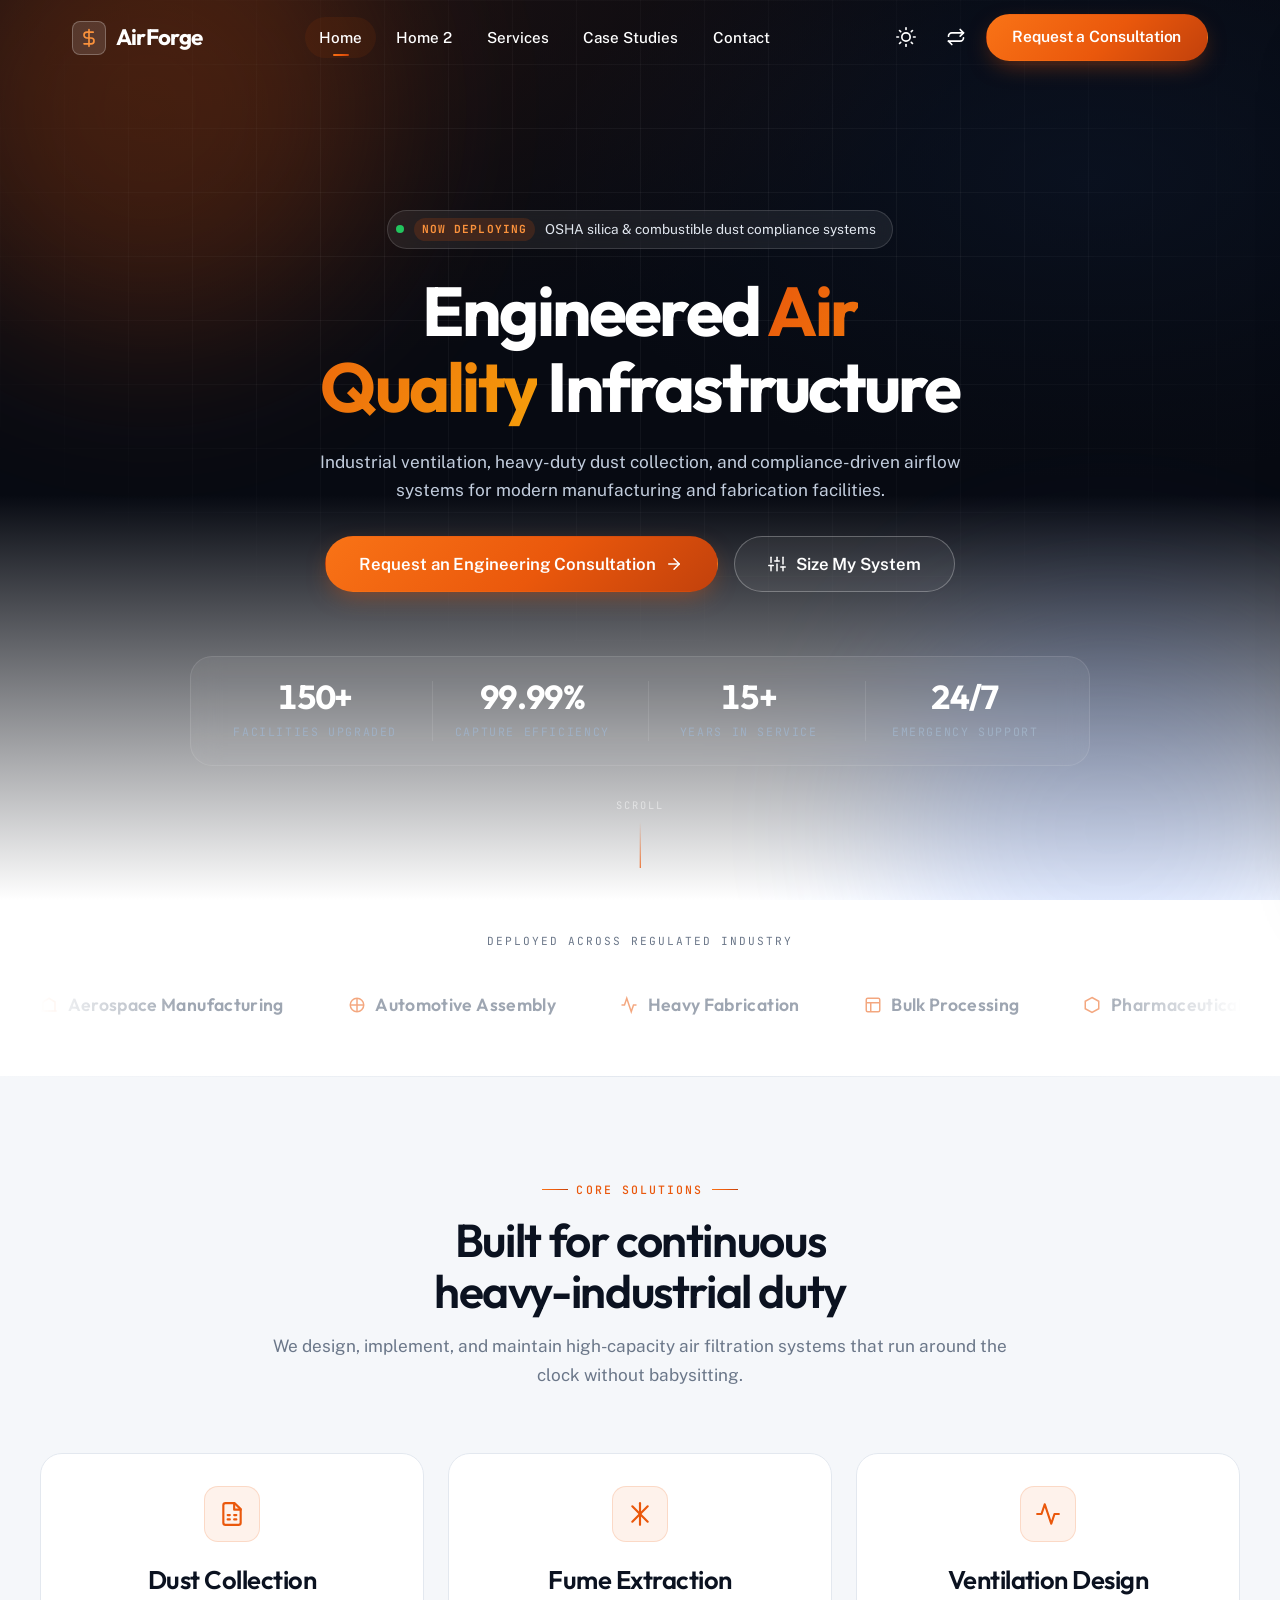
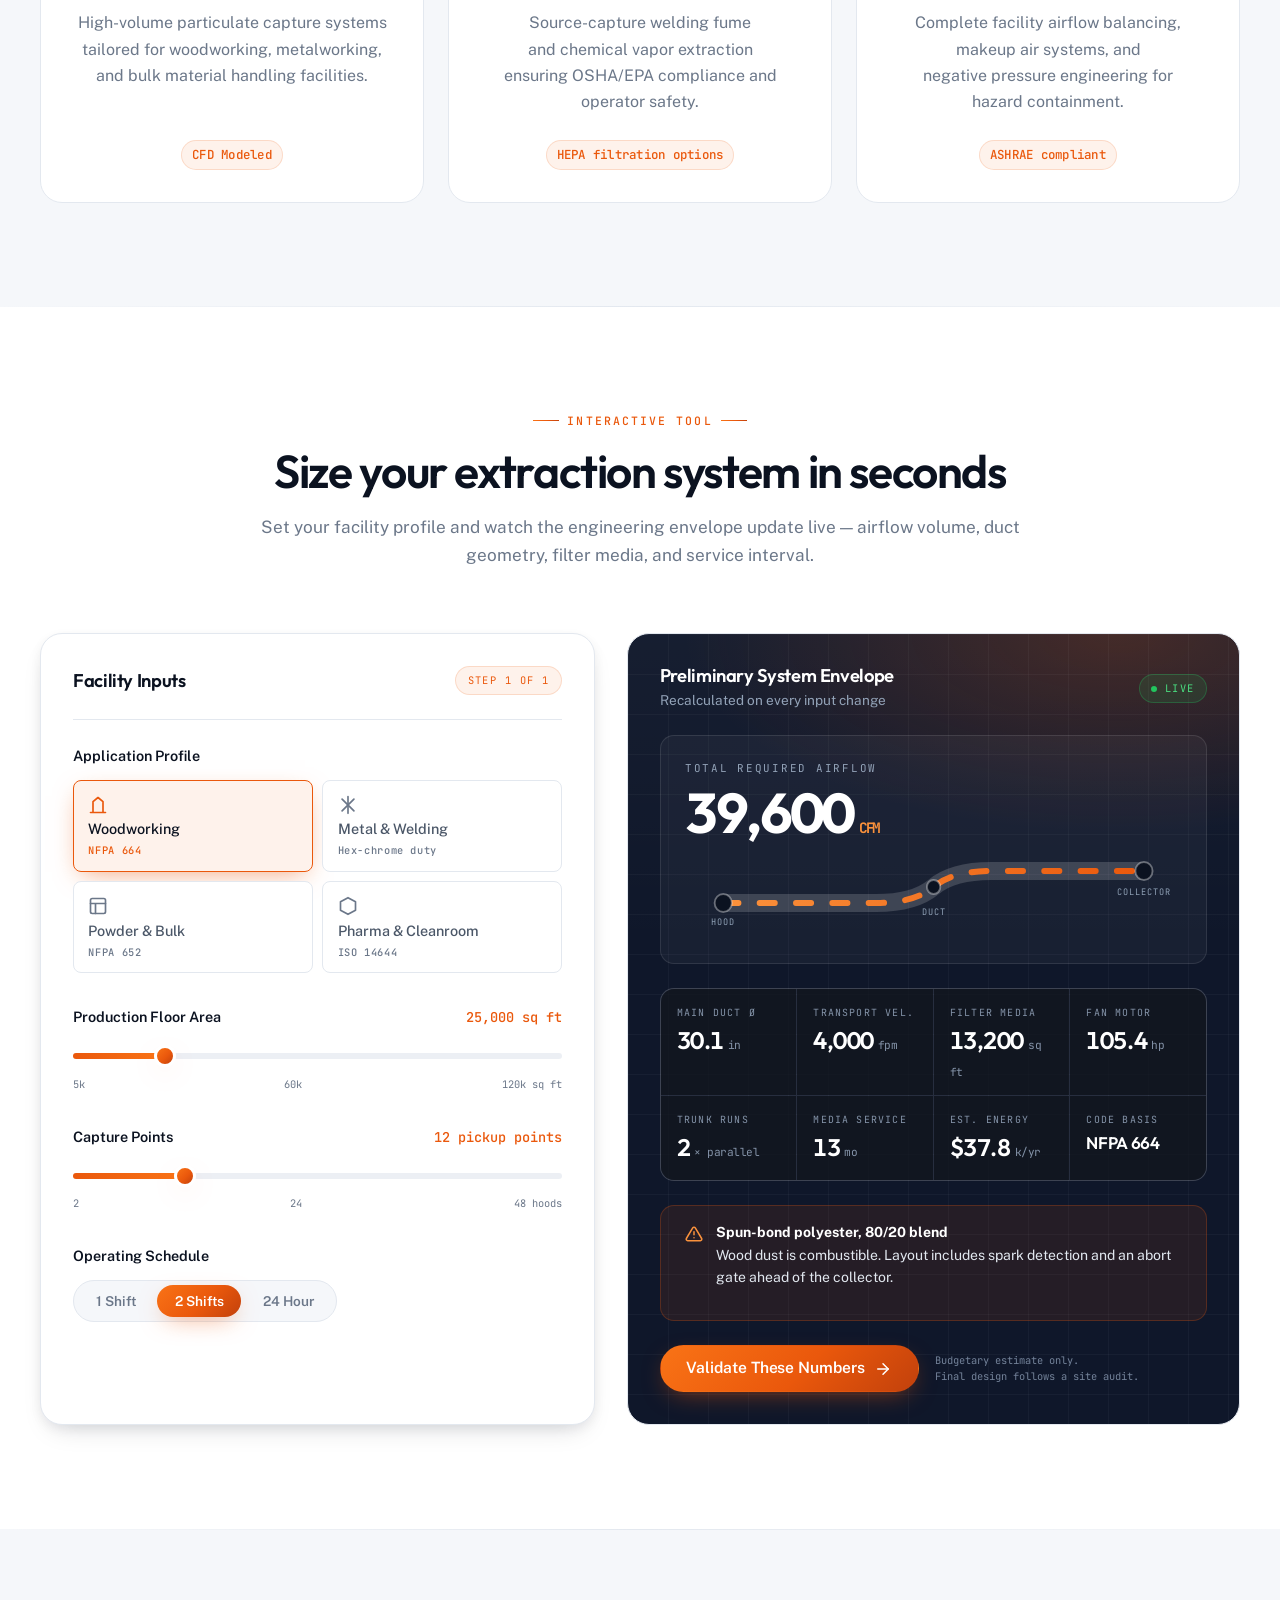
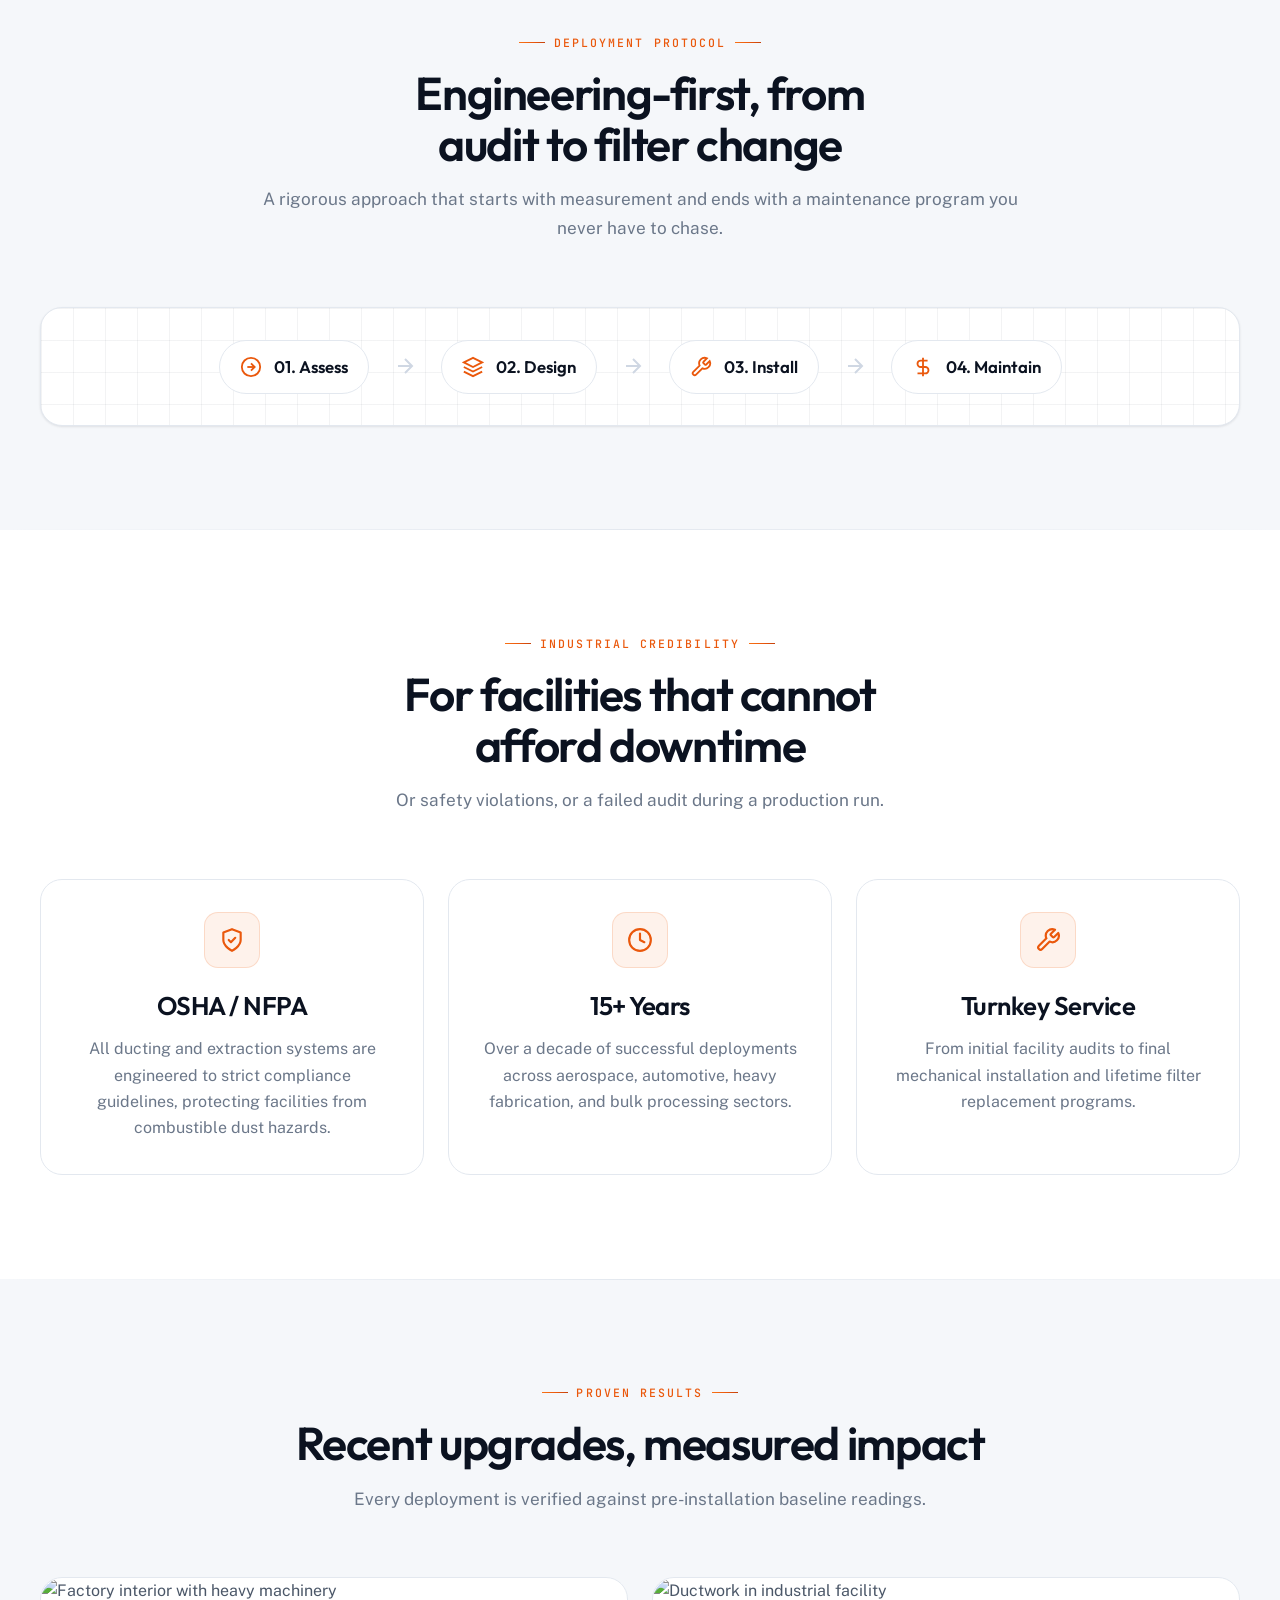
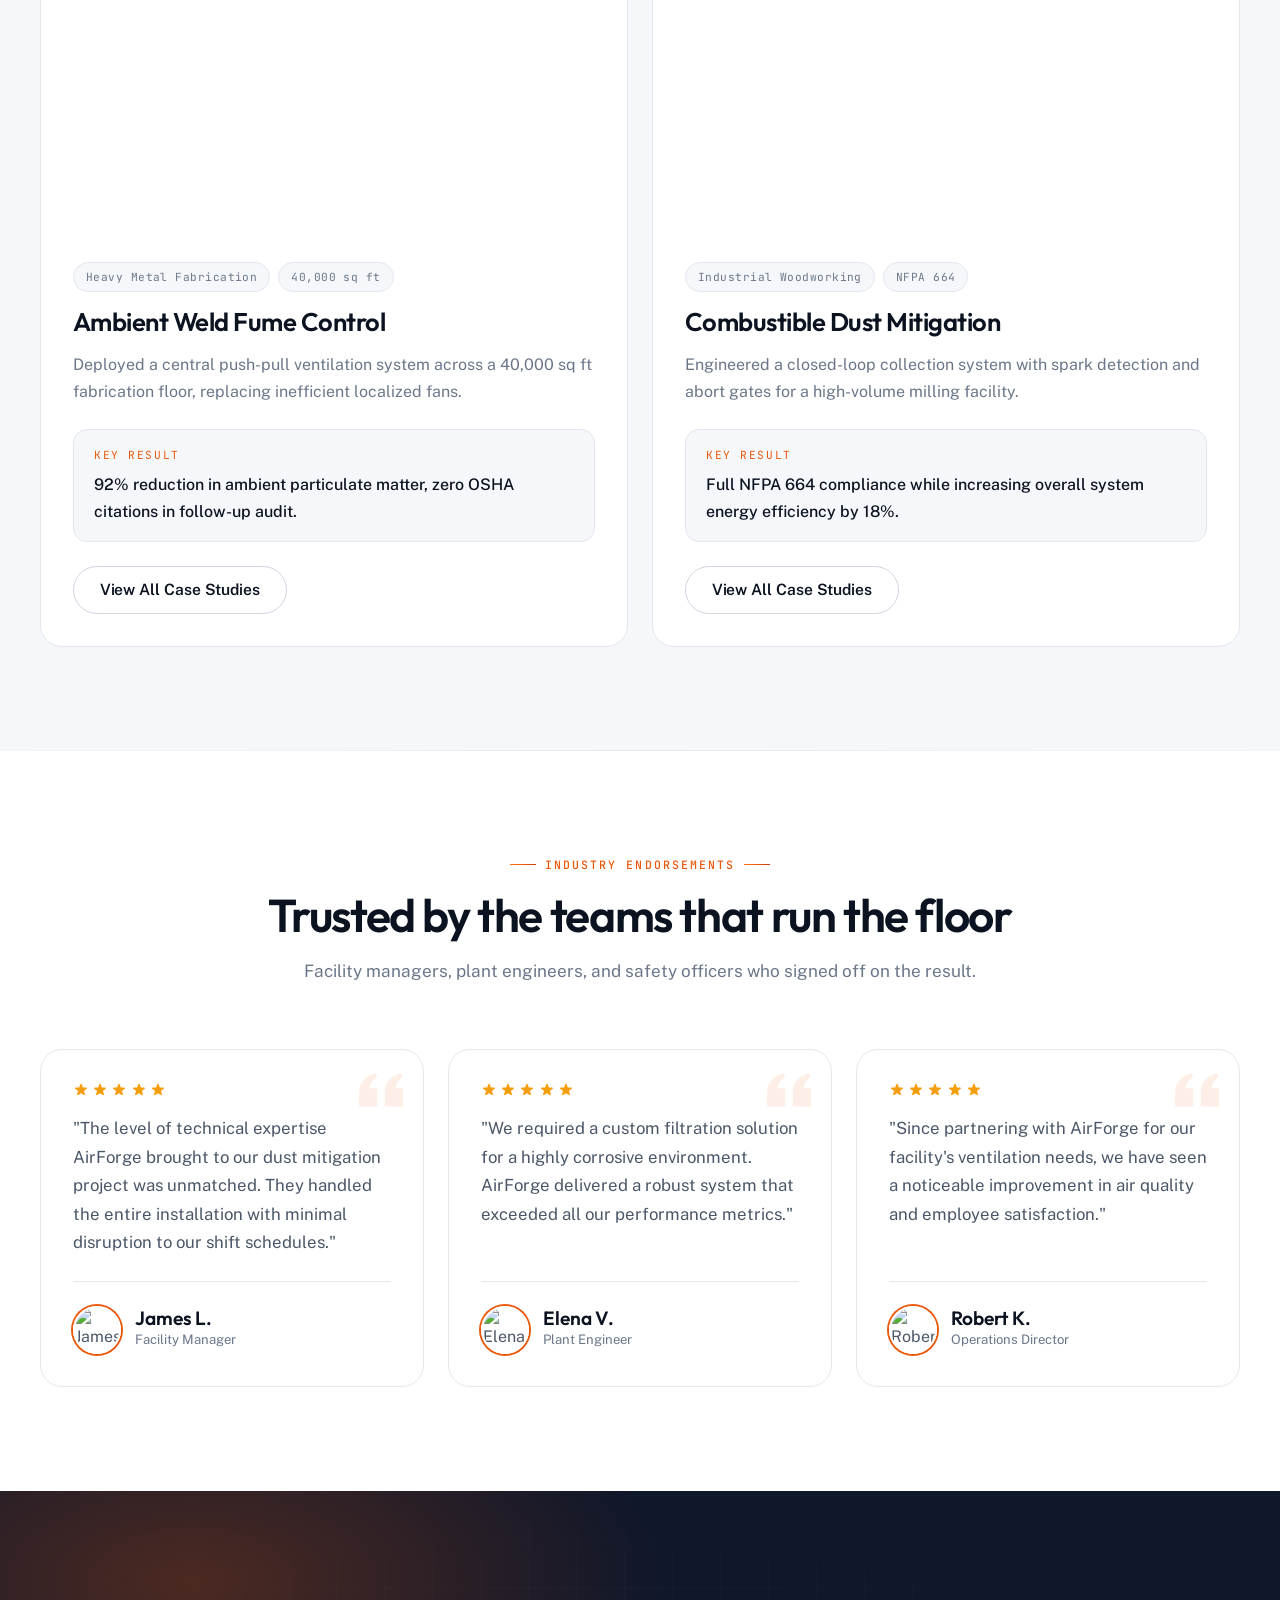
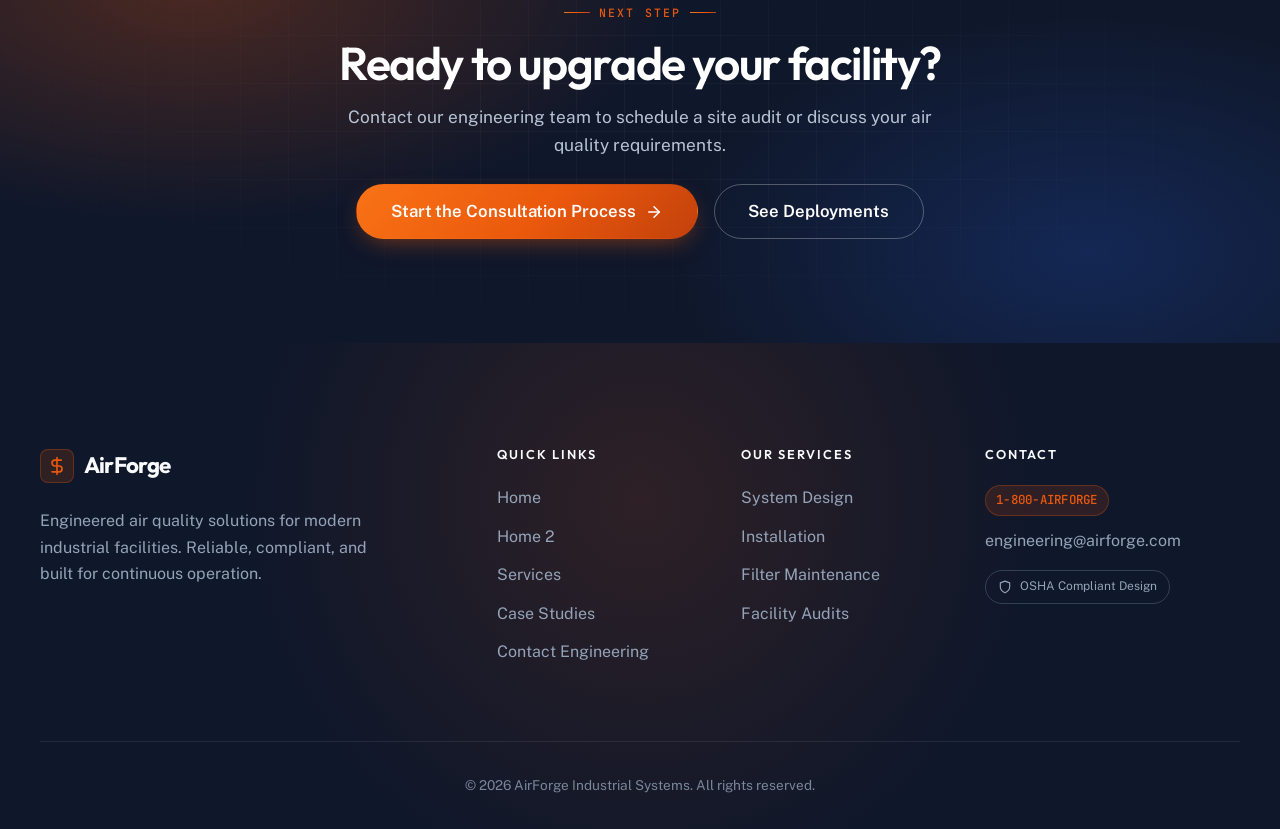
==== index.html @ 91405fe7 "first" ====
<!DOCTYPE html>
<html lang="en">
<head>
  <meta charset="UTF-8">
  <meta name="viewport" content="width=device-width, initial-scale=1.0">
  <title>AirForge | Industrial Ventilation & Dust Collection Systems</title>
  <meta name="description" content="Engineered air-quality infrastructure for factories and industrial facilities. Dust collection, fume extraction, and ventilation systems.">

  <!-- CSS -->
  <link rel="preconnect" href="https://fonts.googleapis.com">
  <link rel="preconnect" href="https://fonts.gstatic.com" crossorigin>
  <link rel="stylesheet" href="assets/css/style.css">
  <link rel="stylesheet" href="assets/css/rtl.css">

  <!-- Preload Theme -->
  <script>
    const storedTheme = localStorage.getItem('theme');
    const prefersDark = window.matchMedia('(prefers-color-scheme: dark)').matches;
    if (storedTheme === 'dark' || (!storedTheme && prefersDark)) {
      document.documentElement.setAttribute('data-theme', 'dark');
    }
  </script>
</head>
<body>

  <!-- Navbar -->
  <header class="navbar">
    <div class="container">
      <a href="index.html" class="navbar-brand">
        <svg xmlns="http://www.w3.org/2000/svg" viewBox="0 0 24 24" fill="none" stroke="currentColor" stroke-width="2" stroke-linecap="round" stroke-linejoin="round"><path d="M12 2v20"></path><path d="M17 5H9.5a3.5 3.5 0 0 0 0 7h5a3.5 3.5 0 0 1 0 7H6"></path></svg>
        AirForge
      </a>

      <nav class="navbar-nav">
        <a href="index.html" class="nav-link active">Home</a>
        <a href="home2.html" class="nav-link">Home 2</a>
        <a href="services.html" class="nav-link">Services</a>
        <a href="case-studies.html" class="nav-link">Case Studies</a>
        <a href="contact.html" class="nav-link">Contact</a>
      </nav>

      <div class="navbar-actions">
        <button class="btn-icon theme-toggle" aria-label="Toggle Theme">
          <!-- Icon injected by JS -->
        </button>
        <button class="btn-icon rtl-toggle" aria-label="Toggle RTL">
          <svg xmlns="http://www.w3.org/2000/svg" width="20" height="20" viewBox="0 0 24 24" fill="none" stroke="currentColor" stroke-width="2" stroke-linecap="round" stroke-linejoin="round"><path d="M17 3l4 4-4 4"></path><path d="M3 17l4 4-4-4"></path><path d="M21 7H7a4 4 0 0 0-4 4v0"></path><path d="M3 17h14a4 4 0 0 0 4-4v0"></path></svg>
        </button>
        <a href="request-consultation.html" class="btn btn-primary d-none-mobile">Request a Consultation</a>

        <button class="hamburger" aria-label="Open Menu">
          <svg xmlns="http://www.w3.org/2000/svg" width="22" height="22" viewBox="0 0 24 24" fill="none" stroke="currentColor" stroke-width="2" stroke-linecap="round" stroke-linejoin="round"><line x1="3" y1="12" x2="21" y2="12"></line><line x1="3" y1="6" x2="21" y2="6"></line><line x1="3" y1="18" x2="21" y2="18"></line></svg>
        </button>
      </div>
    </div>
  </header>

  <!-- Mobile Drawer -->
  <div class="drawer-overlay"></div>
  <div class="drawer">
    <div class="drawer-header">
      <div class="navbar-brand">
        <svg xmlns="http://www.w3.org/2000/svg" viewBox="0 0 24 24" fill="none" stroke="currentColor" stroke-width="2" stroke-linecap="round" stroke-linejoin="round"><path d="M12 2v20"></path><path d="M17 5H9.5a3.5 3.5 0 0 0 0 7h5a3.5 3.5 0 0 1 0 7H6"></path></svg>
        AirForge
      </div>
      <button class="btn-icon drawer-close" aria-label="Close Menu">
        <svg xmlns="http://www.w3.org/2000/svg" width="22" height="22" viewBox="0 0 24 24" fill="none" stroke="currentColor" stroke-width="2" stroke-linecap="round" stroke-linejoin="round"><line x1="18" y1="6" x2="6" y2="18"></line><line x1="6" y1="6" x2="18" y2="18"></line></svg>
      </button>
    </div>

    <nav class="drawer-nav">
      <a href="index.html" class="nav-link active">Home</a>
      <a href="home2.html" class="nav-link">Home 2</a>
      <a href="services.html" class="nav-link">Services</a>
      <a href="case-studies.html" class="nav-link">Case Studies</a>
      <a href="contact.html" class="nav-link">Contact</a>
    </nav>

    <div class="drawer-actions">
      <div class="drawer-controls">
        <button class="btn-icon theme-toggle" aria-label="Toggle Theme"></button>
        <button class="btn-icon rtl-toggle" aria-label="Toggle RTL">
          <svg xmlns="http://www.w3.org/2000/svg" width="20" height="20" viewBox="0 0 24 24" fill="none" stroke="currentColor" stroke-width="2" stroke-linecap="round" stroke-linejoin="round"><path d="M17 3l4 4-4 4"></path><path d="M3 17l4 4-4-4"></path><path d="M21 7H7a4 4 0 0 0-4 4v0"></path><path d="M3 17h14a4 4 0 0 0 4-4v0"></path></svg>
        </button>
      </div>
      <a href="request-consultation.html" class="btn btn-primary" style="width: 100%;">Request a Consultation</a>
    </div>
  </div>

  <main>
    <!-- Hero Section -->
    <section class="hero-section">
      <div class="hero-bg"></div>
      <div class="hero-orb orb-1"></div>
      <div class="hero-orb orb-2"></div>

      <div class="container">
        <div class="hero-badge animate-fade-up">
          <span class="dot"></span>
          <b>Now Deploying</b>
          OSHA silica &amp; combustible dust compliance systems
        </div>

        <h1 class="animate-fade-up delay-100">Engineered <span class="text-gradient">Air Quality</span> Infrastructure</h1>

        <p class="text-lead animate-fade-up delay-200">Industrial ventilation, heavy-duty dust collection, and compliance-driven airflow systems for modern manufacturing and fabrication facilities.</p>

        <div class="hero-actions animate-fade-up delay-300">
          <a href="request-consultation.html" class="btn btn-primary btn-lg">
            Request an Engineering Consultation
            <svg width="18" height="18" viewBox="0 0 24 24" fill="none" stroke="currentColor" stroke-width="2" stroke-linecap="round" stroke-linejoin="round"><line x1="5" y1="12" x2="19" y2="12"></line><polyline points="12 5 19 12 12 19"></polyline></svg>
          </a>
          <a href="#configurator" class="btn btn-outline btn-lg">
            <svg width="18" height="18" viewBox="0 0 24 24" fill="none" stroke="currentColor" stroke-width="2" stroke-linecap="round" stroke-linejoin="round"><line x1="4" y1="21" x2="4" y2="14"></line><line x1="4" y1="10" x2="4" y2="3"></line><line x1="12" y1="21" x2="12" y2="12"></line><line x1="12" y1="8" x2="12" y2="3"></line><line x1="20" y1="21" x2="20" y2="16"></line><line x1="20" y1="12" x2="20" y2="3"></line><line x1="1" y1="14" x2="7" y2="14"></line><line x1="9" y1="8" x2="15" y2="8"></line><line x1="17" y1="16" x2="23" y2="16"></line></svg>
            Size My System
          </a>
        </div>

        <div class="hero-trust animate-fade-up delay-400">
          <div>
            <div class="stat-value"><span data-count="150" data-count-suffix="+">0</span></div>
            <div class="stat-label">Facilities Upgraded</div>
          </div>
          <div>
            <div class="stat-value"><span data-count="99.99" data-count-decimals="2" data-count-suffix="%">0</span></div>
            <div class="stat-label">Capture Efficiency</div>
          </div>
          <div>
            <div class="stat-value"><span data-count="15" data-count-suffix="+">0</span></div>
            <div class="stat-label">Years In Service</div>
          </div>
          <div>
            <div class="stat-value">24/7</div>
            <div class="stat-label">Emergency Support</div>
          </div>
        </div>
      </div>

      <div class="scroll-cue">
        <span>Scroll</span>
        <span class="line"></span>
      </div>
    </section>

    <!-- Sector marquee -->
    <section style="padding-top: var(--space-4); padding-bottom: var(--space-4);">
      <div class="container">
        <p style="text-align: center; font-family: var(--font-mono); font-size: 0.7rem; letter-spacing: 0.18em; text-transform: uppercase; color: var(--color-text-muted); margin-bottom: var(--space-2);">Deployed across regulated industry</p>
        <div class="marquee">
          <div class="marquee-track">
            <span class="marquee-item"><svg width="18" height="18" viewBox="0 0 24 24" fill="none" stroke="currentColor" stroke-width="2"><path d="M2 20h20"></path><path d="M4 20V8l8-5 8 5v12"></path></svg> Aerospace Manufacturing</span>
            <span class="marquee-item"><svg width="18" height="18" viewBox="0 0 24 24" fill="none" stroke="currentColor" stroke-width="2"><circle cx="12" cy="12" r="9"></circle><path d="M12 3v18M3 12h18"></path></svg> Automotive Assembly</span>
            <span class="marquee-item"><svg width="18" height="18" viewBox="0 0 24 24" fill="none" stroke="currentColor" stroke-width="2"><path d="M22 12h-4l-3 9L9 3l-3 9H2"></path></svg> Heavy Fabrication</span>
            <span class="marquee-item"><svg width="18" height="18" viewBox="0 0 24 24" fill="none" stroke="currentColor" stroke-width="2"><rect x="3" y="3" width="18" height="18" rx="2"></rect><path d="M3 9h18M9 21V9"></path></svg> Bulk Processing</span>
            <span class="marquee-item"><svg width="18" height="18" viewBox="0 0 24 24" fill="none" stroke="currentColor" stroke-width="2"><path d="M12 2l9 5v10l-9 5-9-5V7z"></path></svg> Pharmaceutical</span>
            <span class="marquee-item"><svg width="18" height="18" viewBox="0 0 24 24" fill="none" stroke="currentColor" stroke-width="2"><path d="M3 21h18M6 21V8l6-5 6 5v13"></path></svg> Industrial Woodworking</span>
            <!-- duplicate set keeps the loop seamless -->
            <span class="marquee-item"><svg width="18" height="18" viewBox="0 0 24 24" fill="none" stroke="currentColor" stroke-width="2"><path d="M2 20h20"></path><path d="M4 20V8l8-5 8 5v12"></path></svg> Aerospace Manufacturing</span>
            <span class="marquee-item"><svg width="18" height="18" viewBox="0 0 24 24" fill="none" stroke="currentColor" stroke-width="2"><circle cx="12" cy="12" r="9"></circle><path d="M12 3v18M3 12h18"></path></svg> Automotive Assembly</span>
            <span class="marquee-item"><svg width="18" height="18" viewBox="0 0 24 24" fill="none" stroke="currentColor" stroke-width="2"><path d="M22 12h-4l-3 9L9 3l-3 9H2"></path></svg> Heavy Fabrication</span>
            <span class="marquee-item"><svg width="18" height="18" viewBox="0 0 24 24" fill="none" stroke="currentColor" stroke-width="2"><rect x="3" y="3" width="18" height="18" rx="2"></rect><path d="M3 9h18M9 21V9"></path></svg> Bulk Processing</span>
            <span class="marquee-item"><svg width="18" height="18" viewBox="0 0 24 24" fill="none" stroke="currentColor" stroke-width="2"><path d="M12 2l9 5v10l-9 5-9-5V7z"></path></svg> Pharmaceutical</span>
            <span class="marquee-item"><svg width="18" height="18" viewBox="0 0 24 24" fill="none" stroke="currentColor" stroke-width="2"><path d="M3 21h18M6 21V8l6-5 6 5v13"></path></svg> Industrial Woodworking</span>
          </div>
        </div>
      </div>
    </section>

    <!-- Air Quality Solutions Overview -->
    <section class="bg-surface">
      <div class="container">
        <div class="section-header">
          <span class="eyebrow is-center">Core Solutions</span>
          <h2>Built for continuous heavy-industrial duty</h2>
          <p>We design, implement, and maintain high-capacity air filtration systems that run around the clock without babysitting.</p>
        </div>

        <div class="grid grid-3">
          <!-- Solution 1 -->
          <div class="card">
            <svg class="card-icon" xmlns="http://www.w3.org/2000/svg" viewBox="0 0 24 24" fill="none" stroke="currentColor" stroke-width="2" stroke-linecap="round" stroke-linejoin="round"><path d="M14.5 2H6a2 2 0 0 0-2 2v16a2 2 0 0 0 2 2h12a2 2 0 0 0 2-2V7.5L14.5 2z"></path><polyline points="14 2 14 8 20 8"></polyline><path d="M8 13h2"></path><path d="M8 17h2"></path><path d="M14 13h2"></path><path d="M14 17h2"></path></svg>
            <h3>Dust Collection</h3>
            <p>High-volume particulate capture systems tailored for woodworking, metalworking, and bulk material handling facilities.</p>
            <div class="card-footer">
              <span class="text-spec">CFD Modeled</span>
            </div>
          </div>
          <!-- Solution 2 -->
          <div class="card">
            <svg class="card-icon" xmlns="http://www.w3.org/2000/svg" viewBox="0 0 24 24" fill="none" stroke="currentColor" stroke-width="2" stroke-linecap="round" stroke-linejoin="round"><path d="M12 2v20"></path><path d="M4.9 4.9l14.2 14.2"></path><path d="M19.1 4.9L4.9 19.1"></path></svg>
            <h3>Fume Extraction</h3>
            <p>Source-capture welding fume and chemical vapor extraction ensuring OSHA/EPA compliance and operator safety.</p>
            <div class="card-footer">
              <span class="text-spec">HEPA filtration options</span>
            </div>
          </div>
          <!-- Solution 3 -->
          <div class="card">
            <svg class="card-icon" xmlns="http://www.w3.org/2000/svg" viewBox="0 0 24 24" fill="none" stroke="currentColor" stroke-width="2" stroke-linecap="round" stroke-linejoin="round"><path d="M22 12h-4l-3 9L9 3l-3 9H2"></path></svg>
            <h3>Ventilation Design</h3>
            <p>Complete facility airflow balancing, makeup air systems, and negative pressure engineering for hazard containment.</p>
            <div class="card-footer">
              <span class="text-spec">ASHRAE compliant</span>
            </div>
          </div>
        </div>
      </div>
    </section>

    <!-- ======================================================================
         INTERACTIVE: Airflow Sizing Configurator
         ====================================================================== -->
    <section id="configurator">
      <div class="container">
        <div class="section-header">
          <span class="eyebrow is-center">Interactive Tool</span>
          <h2>Size your extraction system in seconds</h2>
          <p>Set your facility profile and watch the engineering envelope update live — airflow volume, duct geometry, filter media, and service interval.</p>
        </div>

        <div class="configurator" id="airflowConfigurator">
          <!-- Inputs -->
          <div class="cfg-panel">
            <div class="cfg-panel-head">
              <h3>Facility Inputs</h3>
              <span class="cfg-chip">Step 1 of 1</span>
            </div>

            <div class="cfg-field">
              <div class="cfg-field-label">
                <span>Application Profile</span>
              </div>
              <div class="cfg-options" role="group" aria-label="Application profile">
                <button type="button" class="cfg-option is-active" data-profile="wood" aria-pressed="true">
                  <svg width="20" height="20" viewBox="0 0 24 24" fill="none" stroke="currentColor" stroke-width="2" stroke-linecap="round" stroke-linejoin="round"><path d="M3 21h18M6 21V8l6-5 6 5v13"></path></svg>
                  Woodworking
                  <small>NFPA 664</small>
                </button>
                <button type="button" class="cfg-option" data-profile="metal" aria-pressed="false">
                  <svg width="20" height="20" viewBox="0 0 24 24" fill="none" stroke="currentColor" stroke-width="2" stroke-linecap="round" stroke-linejoin="round"><path d="M12 2v20"></path><path d="M4.9 4.9l14.2 14.2"></path><path d="M19.1 4.9L4.9 19.1"></path></svg>
                  Metal &amp; Welding
                  <small>Hex-chrome duty</small>
                </button>
                <button type="button" class="cfg-option" data-profile="powder" aria-pressed="false">
                  <svg width="20" height="20" viewBox="0 0 24 24" fill="none" stroke="currentColor" stroke-width="2" stroke-linecap="round" stroke-linejoin="round"><rect x="3" y="3" width="18" height="18" rx="2"></rect><path d="M3 9h18M9 21V9"></path></svg>
                  Powder &amp; Bulk
                  <small>NFPA 652</small>
                </button>
                <button type="button" class="cfg-option" data-profile="pharma" aria-pressed="false">
                  <svg width="20" height="20" viewBox="0 0 24 24" fill="none" stroke="currentColor" stroke-width="2" stroke-linecap="round" stroke-linejoin="round"><path d="M12 2l9 5v10l-9 5-9-5V7z"></path></svg>
                  Pharma &amp; Cleanroom
                  <small>ISO 14644</small>
                </button>
              </div>
            </div>

            <div class="cfg-field">
              <div class="cfg-field-label">
                <span>Production Floor Area</span>
                <span class="cfg-readout" id="cfgAreaOut">25,000 sq ft</span>
              </div>
              <input type="range" class="cfg-range" id="cfgArea" min="5000" max="120000" step="1000" value="25000" aria-label="Production floor area in square feet">
              <div class="cfg-scale">
                <span>5k</span><span>60k</span><span>120k sq ft</span>
              </div>
            </div>

            <div class="cfg-field">
              <div class="cfg-field-label">
                <span>Capture Points</span>
                <span class="cfg-readout" id="cfgPointsOut">12 pickup points</span>
              </div>
              <input type="range" class="cfg-range" id="cfgPoints" min="2" max="48" step="1" value="12" aria-label="Number of capture points">
              <div class="cfg-scale">
                <span>2</span><span>24</span><span>48 hoods</span>
              </div>
            </div>

            <div class="cfg-field">
              <div class="cfg-field-label">
                <span>Operating Schedule</span>
              </div>
              <div class="cfg-toggle" role="group" aria-label="Operating schedule">
                <button type="button" data-shifts="1" aria-pressed="false">1 Shift</button>
                <button type="button" data-shifts="2" class="is-active" aria-pressed="true">2 Shifts</button>
                <button type="button" data-shifts="3" aria-pressed="false">24 Hour</button>
              </div>
            </div>
          </div>

          <!-- Live output -->
          <div class="cfg-results">
            <div class="cfg-results-head">
              <div>
                <h3>Preliminary System Envelope</h3>
                <p>Recalculated on every input change</p>
              </div>
              <span class="cfg-live"><i></i> Live</span>
            </div>

            <div class="cfg-hero-metric">
              <span class="k">Total Required Airflow</span>
              <span class="v"><span id="cfgCfm">0</span><span class="u">CFM</span></span>

              <svg class="cfg-flow" viewBox="0 0 520 74" preserveAspectRatio="none" aria-hidden="true">
                <defs>
                  <linearGradient id="cfgFlowGrad" x1="0" y1="0" x2="1" y2="0">
                    <stop offset="0%" stop-color="#fb923c"></stop>
                    <stop offset="100%" stop-color="#ea580c"></stop>
                  </linearGradient>
                </defs>
                <path class="duct-shell" d="M40 46 H200 Q240 46 260 30 Q280 14 320 14 H480"></path>
                <path class="duct-stream" id="cfgStream" d="M40 46 H200 Q240 46 260 30 Q280 14 320 14 H480"></path>
                <circle class="duct-node" cx="40" cy="46" r="9"></circle>
                <circle class="duct-node" cx="260" cy="30" r="7"></circle>
                <circle class="duct-node" cx="480" cy="14" r="9"></circle>
                <text x="40" y="68" text-anchor="middle">Hood</text>
                <text x="260" y="58" text-anchor="middle">Duct</text>
                <text x="480" y="38" text-anchor="middle">Collector</text>
              </svg>
            </div>

            <div class="cfg-metrics">
              <div class="cfg-metric">
                <span class="k">Main Duct Ø</span>
                <span class="v"><span id="cfgDuct">0</span><small>in</small></span>
              </div>
              <div class="cfg-metric">
                <span class="k">Transport Vel.</span>
                <span class="v"><span id="cfgVelocity">0</span><small>fpm</small></span>
              </div>
              <div class="cfg-metric">
                <span class="k">Filter Media</span>
                <span class="v"><span id="cfgFilter">0</span><small>sq ft</small></span>
              </div>
              <div class="cfg-metric">
                <span class="k">Fan Motor</span>
                <span class="v"><span id="cfgPower">0</span><small>hp</small></span>
              </div>
              <div class="cfg-metric">
                <span class="k">Trunk Runs</span>
                <span class="v"><span id="cfgTrunks">0</span><small>&times; parallel</small></span>
              </div>
              <div class="cfg-metric">
                <span class="k">Media Service</span>
                <span class="v"><span id="cfgService">0</span><small>mo</small></span>
              </div>
              <div class="cfg-metric">
                <span class="k">Est. Energy</span>
                <span class="v">$<span id="cfgEnergy">0</span><small>k/yr</small></span>
              </div>
              <div class="cfg-metric">
                <span class="k">Code Basis</span>
                <span class="v" style="font-size: 1.05rem;"><span id="cfgCode">NFPA 664</span></span>
              </div>
            </div>

            <div class="cfg-note">
              <svg width="18" height="18" viewBox="0 0 24 24" fill="none" stroke="currentColor" stroke-width="2" stroke-linecap="round" stroke-linejoin="round"><path d="M10.29 3.86L1.82 18a2 2 0 0 0 1.71 3h16.94a2 2 0 0 0 1.71-3L13.71 3.86a2 2 0 0 0-3.42 0z"></path><line x1="12" y1="9" x2="12" y2="13"></line><line x1="12" y1="17" x2="12.01" y2="17"></line></svg>
              <span>
                <b id="cfgMedia">Spun-bond polyester, 80/20 blend</b>
                <span id="cfgNote">Wood dust is combustible. Layout includes spark detection and an abort gate ahead of the collector.</span>
              </span>
            </div>

            <div class="cfg-actions">
              <a href="request-consultation.html" class="btn btn-primary">
                Validate These Numbers
                <svg width="18" height="18" viewBox="0 0 24 24" fill="none" stroke="currentColor" stroke-width="2" stroke-linecap="round" stroke-linejoin="round"><line x1="5" y1="12" x2="19" y2="12"></line><polyline points="12 5 19 12 12 19"></polyline></svg>
              </a>
              <span class="cfg-disclaimer">Budgetary estimate only.<br>Final design follows a site audit.</span>
            </div>
          </div>
        </div>
      </div>
    </section>

    <!-- How It Works (Process) -->
    <section class="bg-surface">
      <div class="container">
        <div class="section-header">
          <span class="eyebrow is-center">Deployment Protocol</span>
          <h2>Engineering-first, from audit to filter change</h2>
          <p>A rigorous approach that starts with measurement and ends with a maintenance program you never have to chase.</p>
        </div>

        <div class="process-strip">
          <div class="process-step">
            <svg width="24" height="24" viewBox="0 0 24 24" fill="none" stroke="currentColor" stroke-width="2"><circle cx="12" cy="12" r="10"></circle><polyline points="12 16 16 12 12 8"></polyline><line x1="8" y1="12" x2="16" y2="12"></line></svg>
            01. Assess
          </div>
          <div class="process-arrow">
            <svg width="24" height="24" viewBox="0 0 24 24" fill="none" stroke="currentColor" stroke-width="2"><line x1="5" y1="12" x2="19" y2="12"></line><polyline points="12 5 19 12 12 19"></polyline></svg>
          </div>
          <div class="process-step">
            <svg width="24" height="24" viewBox="0 0 24 24" fill="none" stroke="currentColor" stroke-width="2"><polygon points="12 2 2 7 12 12 22 7 12 2"></polygon><polyline points="2 17 12 22 22 17"></polyline><polyline points="2 12 12 17 22 12"></polyline></svg>
            02. Design
          </div>
          <div class="process-arrow">
            <svg width="24" height="24" viewBox="0 0 24 24" fill="none" stroke="currentColor" stroke-width="2"><line x1="5" y1="12" x2="19" y2="12"></line><polyline points="12 5 19 12 12 19"></polyline></svg>
          </div>
          <div class="process-step">
            <svg width="24" height="24" viewBox="0 0 24 24" fill="none" stroke="currentColor" stroke-width="2"><path d="M14.7 6.3a1 1 0 0 0 0 1.4l1.6 1.6a1 1 0 0 0 1.4 0l3.77-3.77a6 6 0 0 1-7.94 7.94l-6.91 6.91a2.12 2.12 0 0 1-3-3l6.91-6.91a6 6 0 0 1 7.94-7.94l-3.76 3.76z"></path></svg>
            03. Install
          </div>
          <div class="process-arrow">
            <svg width="24" height="24" viewBox="0 0 24 24" fill="none" stroke="currentColor" stroke-width="2"><line x1="5" y1="12" x2="19" y2="12"></line><polyline points="12 5 19 12 12 19"></polyline></svg>
          </div>
          <div class="process-step">
            <svg width="24" height="24" viewBox="0 0 24 24" fill="none" stroke="currentColor" stroke-width="2"><path d="M12 2v20"></path><path d="M17 5H9.5a3.5 3.5 0 0 0 0 7h5a3.5 3.5 0 0 1 0 7H6"></path></svg>
            04. Maintain
          </div>
        </div>
      </div>
    </section>

    <!-- Why AirForge -->
    <section>
      <div class="container">
        <div class="section-header">
          <span class="eyebrow is-center">Industrial Credibility</span>
          <h2>For facilities that cannot afford downtime</h2>
          <p>Or safety violations, or a failed audit during a production run.</p>
        </div>

        <div class="grid grid-3">
          <div class="card">
            <svg class="card-icon" viewBox="0 0 24 24" fill="none" stroke="currentColor" stroke-width="2" stroke-linecap="round" stroke-linejoin="round"><path d="M12 22s8-4 8-10V5l-8-3-8 3v7c0 6 8 10 8 10z"></path><path d="M9 12l2 2 4-4"></path></svg>
            <h3>OSHA / NFPA</h3>
            <p>All ducting and extraction systems are engineered to strict compliance guidelines, protecting facilities from combustible dust hazards.</p>
          </div>
          <div class="card">
            <svg class="card-icon" viewBox="0 0 24 24" fill="none" stroke="currentColor" stroke-width="2" stroke-linecap="round" stroke-linejoin="round"><circle cx="12" cy="12" r="10"></circle><polyline points="12 6 12 12 16 14"></polyline></svg>
            <h3>15+ Years</h3>
            <p>Over a decade of successful deployments across aerospace, automotive, heavy fabrication, and bulk processing sectors.</p>
          </div>
          <div class="card">
            <svg class="card-icon" viewBox="0 0 24 24" fill="none" stroke="currentColor" stroke-width="2" stroke-linecap="round" stroke-linejoin="round"><path d="M14.7 6.3a1 1 0 0 0 0 1.4l1.6 1.6a1 1 0 0 0 1.4 0l3.77-3.77a6 6 0 0 1-7.94 7.94l-6.91 6.91a2.12 2.12 0 0 1-3-3l6.91-6.91a6 6 0 0 1 7.94-7.94l-3.76 3.76z"></path></svg>
            <h3>Turnkey Service</h3>
            <p>From initial facility audits to final mechanical installation and lifetime filter replacement programs.</p>
          </div>
        </div>
      </div>
    </section>

    <!-- Featured Case Study -->
    <section class="bg-surface">
      <div class="container">
        <div class="section-header">
          <span class="eyebrow is-center">Proven Results</span>
          <h2>Recent upgrades, measured impact</h2>
          <p>Every deployment is verified against pre-installation baseline readings.</p>
        </div>

        <div class="grid grid-2">
          <div class="card" style="text-align: left; align-items: flex-start;">
            <img src="https://images.unsplash.com/photo-1504917595217-d4dc5ebe6122?auto=format&fit=crop&q=80&w=800" alt="Factory interior with heavy machinery" class="card-img" loading="lazy">
            <div class="card-tags">
              <span class="tag">Heavy Metal Fabrication</span>
              <span class="tag">40,000 sq ft</span>
            </div>
            <h3>Ambient Weld Fume Control</h3>
            <p style="margin-bottom: 1.5rem;">Deployed a central push-pull ventilation system across a 40,000 sq ft fabrication floor, replacing inefficient localized fans.</p>
            <div style="background: var(--color-surface); padding: 1rem 1.25rem; border-radius: var(--radius); width: 100%; border: 1px solid var(--color-border); margin-bottom: 1.5rem;">
              <div style="font-family: var(--font-mono); font-size: 0.7rem; letter-spacing: 0.14em; color: var(--color-accent); margin-bottom: 0.5rem; text-transform: uppercase;">Key Result</div>
              <div style="font-weight: 500; color: var(--color-text-heading);">92% reduction in ambient particulate matter, zero OSHA citations in follow-up audit.</div>
            </div>
            <a href="case-studies.html" class="btn btn-outline">View All Case Studies</a>
          </div>

          <div class="card" style="text-align: left; align-items: flex-start;">
            <img src="https://images.unsplash.com/photo-1565514020179-026b92b84bb6?auto=format&fit=crop&q=80&w=800" alt="Ductwork in industrial facility" class="card-img" loading="lazy">
            <div class="card-tags">
              <span class="tag">Industrial Woodworking</span>
              <span class="tag">NFPA 664</span>
            </div>
            <h3>Combustible Dust Mitigation</h3>
            <p style="margin-bottom: 1.5rem;">Engineered a closed-loop collection system with spark detection and abort gates for a high-volume milling facility.</p>
            <div style="background: var(--color-surface); padding: 1rem 1.25rem; border-radius: var(--radius); width: 100%; border: 1px solid var(--color-border); margin-bottom: 1.5rem;">
              <div style="font-family: var(--font-mono); font-size: 0.7rem; letter-spacing: 0.14em; color: var(--color-accent); margin-bottom: 0.5rem; text-transform: uppercase;">Key Result</div>
              <div style="font-weight: 500; color: var(--color-text-heading);">Full NFPA 664 compliance while increasing overall system energy efficiency by 18%.</div>
            </div>
            <a href="case-studies.html" class="btn btn-outline">View All Case Studies</a>
          </div>
        </div>
      </div>
    </section>

    <!-- What Our Clients Say -->
    <section>
      <div class="container">
        <div class="section-header">
          <span class="eyebrow is-center">Industry Endorsements</span>
          <h2>Trusted by the teams that run the floor</h2>
          <p>Facility managers, plant engineers, and safety officers who signed off on the result.</p>
        </div>

        <div class="grid grid-3">
          <!-- Card 1 -->
          <div class="quote-card" data-reveal>
            <svg class="quote-mark" width="44" height="44" viewBox="0 0 24 24" fill="currentColor"><path d="M14.017 21v-7.391c0-5.704 3.731-9.57 8.983-10.609l.995 2.151c-2.432.917-3.995 3.638-3.995 5.849h4v10h-9.983zm-14.017 0v-7.391c0-5.704 3.748-9.57 9-10.609l.996 2.151c-2.433.917-3.996 3.638-3.996 5.849h3.983v10h-9.983z"/></svg>
            <div class="stars">
              <svg width="16" height="16" fill="currentColor" viewBox="0 0 20 20"><path d="M9.049 2.927c.3-.921 1.603-.921 1.902 0l1.07 3.292a1 1 0 00.95.69h3.462c.969 0 1.371 1.24.588 1.81l-2.8 2.034a1 1 0 00-.364 1.118l1.07 3.292c.3.921-.755 1.688-1.54 1.118l-2.8-2.034a1 1 0 00-1.175 0l-2.8 2.034c-.784.57-1.838-.197-1.539-1.118l1.07-3.292a1 1 0 00-.364-1.118L2.98 8.72c-.783-.57-.38-1.81.588-1.81h3.461a1 1 0 00.951-.69l1.07-3.292z"></path></svg>
              <svg width="16" height="16" fill="currentColor" viewBox="0 0 20 20"><path d="M9.049 2.927c.3-.921 1.603-.921 1.902 0l1.07 3.292a1 1 0 00.95.69h3.462c.969 0 1.371 1.24.588 1.81l-2.8 2.034a1 1 0 00-.364 1.118l1.07 3.292c.3.921-.755 1.688-1.54 1.118l-2.8-2.034a1 1 0 00-1.175 0l-2.8 2.034c-.784.57-1.838-.197-1.539-1.118l1.07-3.292a1 1 0 00-.364-1.118L2.98 8.72c-.783-.57-.38-1.81.588-1.81h3.461a1 1 0 00.951-.69l1.07-3.292z"></path></svg>
              <svg width="16" height="16" fill="currentColor" viewBox="0 0 20 20"><path d="M9.049 2.927c.3-.921 1.603-.921 1.902 0l1.07 3.292a1 1 0 00.95.69h3.462c.969 0 1.371 1.24.588 1.81l-2.8 2.034a1 1 0 00-.364 1.118l1.07 3.292c.3.921-.755 1.688-1.54 1.118l-2.8-2.034a1 1 0 00-1.175 0l-2.8 2.034c-.784.57-1.838-.197-1.539-1.118l1.07-3.292a1 1 0 00-.364-1.118L2.98 8.72c-.783-.57-.38-1.81.588-1.81h3.461a1 1 0 00.951-.69l1.07-3.292z"></path></svg>
              <svg width="16" height="16" fill="currentColor" viewBox="0 0 20 20"><path d="M9.049 2.927c.3-.921 1.603-.921 1.902 0l1.07 3.292a1 1 0 00.95.69h3.462c.969 0 1.371 1.24.588 1.81l-2.8 2.034a1 1 0 00-.364 1.118l1.07 3.292c.3.921-.755 1.688-1.54 1.118l-2.8-2.034a1 1 0 00-1.175 0l-2.8 2.034c-.784.57-1.838-.197-1.539-1.118l1.07-3.292a1 1 0 00-.364-1.118L2.98 8.72c-.783-.57-.38-1.81.588-1.81h3.461a1 1 0 00.951-.69l1.07-3.292z"></path></svg>
              <svg width="16" height="16" fill="currentColor" viewBox="0 0 20 20"><path d="M9.049 2.927c.3-.921 1.603-.921 1.902 0l1.07 3.292a1 1 0 00.95.69h3.462c.969 0 1.371 1.24.588 1.81l-2.8 2.034a1 1 0 00-.364 1.118l1.07 3.292c.3.921-.755 1.688-1.54 1.118l-2.8-2.034a1 1 0 00-1.175 0l-2.8 2.034c-.784.57-1.838-.197-1.539-1.118l1.07-3.292a1 1 0 00-.364-1.118L2.98 8.72c-.783-.57-.38-1.81.588-1.81h3.461a1 1 0 00.951-.69l1.07-3.292z"></path></svg>
            </div>
            <p class="quote-body">"The level of technical expertise AirForge brought to our dust mitigation project was unmatched. They handled the entire installation with minimal disruption to our shift schedules."</p>
            <div class="quote-author">
              <img src="https://images.unsplash.com/photo-1560250097-0b93528c311a?auto=format&fit=crop&q=80&w=150&h=150" alt="James L." loading="lazy">
              <div>
                <h4 style="margin-bottom: 0;">James L.</h4>
                <div class="role">Facility Manager</div>
              </div>
            </div>
          </div>

          <!-- Card 2 -->
          <div class="quote-card" data-reveal>
            <svg class="quote-mark" width="44" height="44" viewBox="0 0 24 24" fill="currentColor"><path d="M14.017 21v-7.391c0-5.704 3.731-9.57 8.983-10.609l.995 2.151c-2.432.917-3.995 3.638-3.995 5.849h4v10h-9.983zm-14.017 0v-7.391c0-5.704 3.748-9.57 9-10.609l.996 2.151c-2.433.917-3.996 3.638-3.996 5.849h3.983v10h-9.983z"/></svg>
            <div class="stars">
              <svg width="16" height="16" fill="currentColor" viewBox="0 0 20 20"><path d="M9.049 2.927c.3-.921 1.603-.921 1.902 0l1.07 3.292a1 1 0 00.95.69h3.462c.969 0 1.371 1.24.588 1.81l-2.8 2.034a1 1 0 00-.364 1.118l1.07 3.292c.3.921-.755 1.688-1.54 1.118l-2.8-2.034a1 1 0 00-1.175 0l-2.8 2.034c-.784.57-1.838-.197-1.539-1.118l1.07-3.292a1 1 0 00-.364-1.118L2.98 8.72c-.783-.57-.38-1.81.588-1.81h3.461a1 1 0 00.951-.69l1.07-3.292z"></path></svg>
              <svg width="16" height="16" fill="currentColor" viewBox="0 0 20 20"><path d="M9.049 2.927c.3-.921 1.603-.921 1.902 0l1.07 3.292a1 1 0 00.95.69h3.462c.969 0 1.371 1.24.588 1.81l-2.8 2.034a1 1 0 00-.364 1.118l1.07 3.292c.3.921-.755 1.688-1.54 1.118l-2.8-2.034a1 1 0 00-1.175 0l-2.8 2.034c-.784.57-1.838-.197-1.539-1.118l1.07-3.292a1 1 0 00-.364-1.118L2.98 8.72c-.783-.57-.38-1.81.588-1.81h3.461a1 1 0 00.951-.69l1.07-3.292z"></path></svg>
              <svg width="16" height="16" fill="currentColor" viewBox="0 0 20 20"><path d="M9.049 2.927c.3-.921 1.603-.921 1.902 0l1.07 3.292a1 1 0 00.95.69h3.462c.969 0 1.371 1.24.588 1.81l-2.8 2.034a1 1 0 00-.364 1.118l1.07 3.292c.3.921-.755 1.688-1.54 1.118l-2.8-2.034a1 1 0 00-1.175 0l-2.8 2.034c-.784.57-1.838-.197-1.539-1.118l1.07-3.292a1 1 0 00-.364-1.118L2.98 8.72c-.783-.57-.38-1.81.588-1.81h3.461a1 1 0 00.951-.69l1.07-3.292z"></path></svg>
              <svg width="16" height="16" fill="currentColor" viewBox="0 0 20 20"><path d="M9.049 2.927c.3-.921 1.603-.921 1.902 0l1.07 3.292a1 1 0 00.95.69h3.462c.969 0 1.371 1.24.588 1.81l-2.8 2.034a1 1 0 00-.364 1.118l1.07 3.292c.3.921-.755 1.688-1.54 1.118l-2.8-2.034a1 1 0 00-1.175 0l-2.8 2.034c-.784.57-1.838-.197-1.539-1.118l1.07-3.292a1 1 0 00-.364-1.118L2.98 8.72c-.783-.57-.38-1.81.588-1.81h3.461a1 1 0 00.951-.69l1.07-3.292z"></path></svg>
              <svg width="16" height="16" fill="currentColor" viewBox="0 0 20 20"><path d="M9.049 2.927c.3-.921 1.603-.921 1.902 0l1.07 3.292a1 1 0 00.95.69h3.462c.969 0 1.371 1.24.588 1.81l-2.8 2.034a1 1 0 00-.364 1.118l1.07 3.292c.3.921-.755 1.688-1.54 1.118l-2.8-2.034a1 1 0 00-1.175 0l-2.8 2.034c-.784.57-1.838-.197-1.539-1.118l1.07-3.292a1 1 0 00-.364-1.118L2.98 8.72c-.783-.57-.38-1.81.588-1.81h3.461a1 1 0 00.951-.69l1.07-3.292z"></path></svg>
            </div>
            <p class="quote-body">"We required a custom filtration solution for a highly corrosive environment. AirForge delivered a robust system that exceeded all our performance metrics."</p>
            <div class="quote-author">
              <img src="https://images.unsplash.com/photo-1573496359142-b8d87734a5a2?auto=format&fit=crop&q=80&w=150&h=150" alt="Elena V." loading="lazy">
              <div>
                <h4 style="margin-bottom: 0;">Elena V.</h4>
                <div class="role">Plant Engineer</div>
              </div>
            </div>
          </div>

          <!-- Card 3 -->
          <div class="quote-card" data-reveal>
            <svg class="quote-mark" width="44" height="44" viewBox="0 0 24 24" fill="currentColor"><path d="M14.017 21v-7.391c0-5.704 3.731-9.57 8.983-10.609l.995 2.151c-2.432.917-3.995 3.638-3.995 5.849h4v10h-9.983zm-14.017 0v-7.391c0-5.704 3.748-9.57 9-10.609l.996 2.151c-2.433.917-3.996 3.638-3.996 5.849h3.983v10h-9.983z"/></svg>
            <div class="stars">
              <svg width="16" height="16" fill="currentColor" viewBox="0 0 20 20"><path d="M9.049 2.927c.3-.921 1.603-.921 1.902 0l1.07 3.292a1 1 0 00.95.69h3.462c.969 0 1.371 1.24.588 1.81l-2.8 2.034a1 1 0 00-.364 1.118l1.07 3.292c.3.921-.755 1.688-1.54 1.118l-2.8-2.034a1 1 0 00-1.175 0l-2.8 2.034c-.784.57-1.838-.197-1.539-1.118l1.07-3.292a1 1 0 00-.364-1.118L2.98 8.72c-.783-.57-.38-1.81.588-1.81h3.461a1 1 0 00.951-.69l1.07-3.292z"></path></svg>
              <svg width="16" height="16" fill="currentColor" viewBox="0 0 20 20"><path d="M9.049 2.927c.3-.921 1.603-.921 1.902 0l1.07 3.292a1 1 0 00.95.69h3.462c.969 0 1.371 1.24.588 1.81l-2.8 2.034a1 1 0 00-.364 1.118l1.07 3.292c.3.921-.755 1.688-1.54 1.118l-2.8-2.034a1 1 0 00-1.175 0l-2.8 2.034c-.784.57-1.838-.197-1.539-1.118l1.07-3.292a1 1 0 00-.364-1.118L2.98 8.72c-.783-.57-.38-1.81.588-1.81h3.461a1 1 0 00.951-.69l1.07-3.292z"></path></svg>
              <svg width="16" height="16" fill="currentColor" viewBox="0 0 20 20"><path d="M9.049 2.927c.3-.921 1.603-.921 1.902 0l1.07 3.292a1 1 0 00.95.69h3.462c.969 0 1.371 1.24.588 1.81l-2.8 2.034a1 1 0 00-.364 1.118l1.07 3.292c.3.921-.755 1.688-1.54 1.118l-2.8-2.034a1 1 0 00-1.175 0l-2.8 2.034c-.784.57-1.838-.197-1.539-1.118l1.07-3.292a1 1 0 00-.364-1.118L2.98 8.72c-.783-.57-.38-1.81.588-1.81h3.461a1 1 0 00.951-.69l1.07-3.292z"></path></svg>
              <svg width="16" height="16" fill="currentColor" viewBox="0 0 20 20"><path d="M9.049 2.927c.3-.921 1.603-.921 1.902 0l1.07 3.292a1 1 0 00.95.69h3.462c.969 0 1.371 1.24.588 1.81l-2.8 2.034a1 1 0 00-.364 1.118l1.07 3.292c.3.921-.755 1.688-1.54 1.118l-2.8-2.034a1 1 0 00-1.175 0l-2.8 2.034c-.784.57-1.838-.197-1.539-1.118l1.07-3.292a1 1 0 00-.364-1.118L2.98 8.72c-.783-.57-.38-1.81.588-1.81h3.461a1 1 0 00.951-.69l1.07-3.292z"></path></svg>
              <svg width="16" height="16" fill="currentColor" viewBox="0 0 20 20"><path d="M9.049 2.927c.3-.921 1.603-.921 1.902 0l1.07 3.292a1 1 0 00.95.69h3.462c.969 0 1.371 1.24.588 1.81l-2.8 2.034a1 1 0 00-.364 1.118l1.07 3.292c.3.921-.755 1.688-1.54 1.118l-2.8-2.034a1 1 0 00-1.175 0l-2.8 2.034c-.784.57-1.838-.197-1.539-1.118l1.07-3.292a1 1 0 00-.364-1.118L2.98 8.72c-.783-.57-.38-1.81.588-1.81h3.461a1 1 0 00.951-.69l1.07-3.292z"></path></svg>
            </div>
            <p class="quote-body">"Since partnering with AirForge for our facility's ventilation needs, we have seen a noticeable improvement in air quality and employee satisfaction."</p>
            <div class="quote-author">
              <img src="https://images.unsplash.com/photo-1519085360753-af0119f7cbe7?auto=format&fit=crop&q=80&w=150&h=150" alt="Robert K." loading="lazy">
              <div>
                <h4 style="margin-bottom: 0;">Robert K.</h4>
                <div class="role">Operations Director</div>
              </div>
            </div>
          </div>
        </div>
      </div>
    </section>

    <!-- Full Width CTA -->
    <section class="cta-band">
      <div class="container" style="text-align: center;">
        <span class="eyebrow is-center">Next Step</span>
        <h2>Ready to upgrade your facility?</h2>
        <p class="text-lead">Contact our engineering team to schedule a site audit or discuss your air quality requirements.</p>
        <div class="hero-actions" style="margin-top: var(--space-3);">
          <a href="contact.html" class="btn btn-primary btn-lg">
            Start the Consultation Process
            <svg width="18" height="18" viewBox="0 0 24 24" fill="none" stroke="currentColor" stroke-width="2" stroke-linecap="round" stroke-linejoin="round"><line x1="5" y1="12" x2="19" y2="12"></line><polyline points="12 5 19 12 12 19"></polyline></svg>
          </a>
          <a href="case-studies.html" class="btn btn-outline btn-lg" style="color: #fff; border-color: rgba(255,255,255,0.28);">See Deployments</a>
        </div>
      </div>
    </section>
  </main>

  <!-- Footer -->
  <footer>
    <div class="container">
      <div class="footer-grid">
        <div class="footer-brand">
          <a href="index.html" class="navbar-brand">
            <svg xmlns="http://www.w3.org/2000/svg" viewBox="0 0 24 24" fill="none" stroke="#ea580c" stroke-width="2" stroke-linecap="round" stroke-linejoin="round"><path d="M12 2v20"></path><path d="M17 5H9.5a3.5 3.5 0 0 0 0 7h5a3.5 3.5 0 0 1 0 7H6"></path></svg>
            AirForge
          </a>
          <p style="margin-top: var(--space-3); color: #94a3b8; max-width: 340px;">Engineered air quality solutions for modern industrial facilities. Reliable, compliant, and built for continuous operation.</p>
        </div>

        <div>
          <h4 class="footer-heading">Quick Links</h4>
          <ul class="footer-links">
            <li><a href="index.html">Home</a></li>
            <li><a href="home2.html">Home 2</a></li>
            <li><a href="services.html">Services</a></li>
            <li><a href="case-studies.html">Case Studies</a></li>
            <li><a href="contact.html">Contact Engineering</a></li>
          </ul>
        </div>

        <div>
          <h4 class="footer-heading">Our Services</h4>
          <ul class="footer-links">
            <li><a href="services.html">System Design</a></li>
            <li><a href="services.html">Installation</a></li>
            <li><a href="services.html">Filter Maintenance</a></li>
            <li><a href="services.html">Facility Audits</a></li>
          </ul>
        </div>

        <div>
          <h4 class="footer-heading">Contact</h4>
          <ul class="footer-links">
            <li><span class="text-spec" style="background: rgba(234,88,12,0.14); border-color: rgba(234,88,12,0.3);">1-800-AIRFORGE</span></li>
            <li><a href="mailto:engineering@airforge.com">engineering@airforge.com</a></li>
            <li style="margin-top: 1rem;">
              <span style="display: inline-flex; gap: 0.5rem; align-items: center; border: 1px solid #334155; padding: 6px 12px; border-radius: var(--radius-pill); font-size: 0.75rem;">
                <svg xmlns="http://www.w3.org/2000/svg" width="14" height="14" viewBox="0 0 24 24" fill="none" stroke="currentColor" stroke-width="2" stroke-linecap="round" stroke-linejoin="round"><path d="M12 22s8-4 8-10V5l-8-3-8 3v7c0 6 8 10 8 10z"></path></svg>
                OSHA Compliant Design
              </span>
            </li>
          </ul>
        </div>
      </div>

      <div class="footer-bottom">
        &copy; 2026 AirForge Industrial Systems. All rights reserved.
      </div>
    </div>
  </footer>

  <script src="assets/js/main.js"></script>
</body>
</html>
---- assets/css/style.css ----
@import url('https://fonts.googleapis.com/css2?family=JetBrains+Mono:wght@400;500&family=Outfit:wght@400;500;600;700&family=Public+Sans:wght@400;450;500;600&display=swap');

/* ==========================================================================
   AirForge Design System
   Premium industrial UI — layered surfaces, precision type, restrained motion
   ========================================================================== */

:root {
  /* Brand */
  --color-primary: #0f172a;
  --color-accent: #ea580c;
  --color-accent-soft: #fb923c;
  --color-accent-deep: #c2410c;
  --gradient-accent: linear-gradient(135deg, #f97316 0%, #ea580c 55%, #c2410c 100%);
  --gradient-heading: linear-gradient(120deg, #ea580c 0%, #f59e0b 100%);

  /* Surfaces - Light */
  --color-bg: #ffffff;
  --color-surface: #f5f7fa;
  --color-surface-2: #eceff4;
  --color-elevated: #ffffff;
  --color-border: #e3e8ef;
  --color-border-strong: #cfd7e3;

  /* Text */
  --color-text-heading: #0b1220;
  --color-text-main: #4b5768;
  --color-text-muted: #6b7789;
  --color-text-invert: #f8fafc;

  /* Tints */
  --tint-accent: rgba(234, 88, 12, 0.08);
  --tint-accent-strong: rgba(234, 88, 12, 0.16);
  --glass-bg: rgba(255, 255, 255, 0.72);
  --grid-line: rgba(15, 23, 42, 0.05);

  /* Typography */
  --font-heading: 'Outfit', sans-serif;
  --font-body: 'Public Sans', sans-serif;
  --font-mono: 'JetBrains Mono', monospace;

  /* Spacing */
  --space-1: 0.5rem;
  --space-2: 1rem;
  --space-3: 1.5rem;
  --space-4: 2rem;
  --space-5: 3rem;
  --space-6: 4rem;
  --space-8: 6.5rem;

  /* Radii */
  --radius-sm: 8px;
  --radius: 14px;
  --radius-lg: 22px;
  --radius-pill: 999px;

  /* Elevation */
  --shadow-sm: 0 1px 2px rgba(11, 18, 32, 0.04), 0 1px 3px rgba(11, 18, 32, 0.06);
  --shadow-md: 0 4px 12px rgba(11, 18, 32, 0.06), 0 12px 28px -12px rgba(11, 18, 32, 0.18);
  --shadow-lg: 0 8px 24px rgba(11, 18, 32, 0.08), 0 32px 64px -28px rgba(11, 18, 32, 0.28);
  --shadow-accent: 0 8px 24px -8px rgba(234, 88, 12, 0.55);
  --ring: 0 0 0 4px rgba(234, 88, 12, 0.14);

  /* Motion */
  --transition-fast: 0.2s cubic-bezier(0.4, 0, 0.2, 1);
  --transition-smooth: 0.35s cubic-bezier(0.4, 0, 0.2, 1);
  --ease-out-expo: cubic-bezier(0.16, 1, 0.3, 1);
}

[data-theme="dark"] {
  --color-primary: #0b0f17;
  --color-bg: #080a0f;
  --color-surface: #0e131c;
  --color-surface-2: #151c27;
  --color-elevated: #10161f;
  --color-border: #1e2734;
  --color-border-strong: #2b3746;

  --color-text-heading: #f4f7fb;
  --color-text-main: #9aa7b8;
  --color-text-muted: #7c8899;

  --tint-accent: rgba(249, 115, 22, 0.12);
  --tint-accent-strong: rgba(249, 115, 22, 0.22);
  --glass-bg: rgba(8, 10, 15, 0.72);
  --grid-line: rgba(148, 163, 184, 0.07);

  --shadow-sm: 0 1px 2px rgba(0, 0, 0, 0.5);
  --shadow-md: 0 4px 14px rgba(0, 0, 0, 0.5), 0 18px 36px -18px rgba(0, 0, 0, 0.8);
  --shadow-lg: 0 10px 30px rgba(0, 0, 0, 0.55), 0 40px 72px -32px rgba(0, 0, 0, 0.9);
  --shadow-accent: 0 10px 30px -10px rgba(249, 115, 22, 0.6);
  --ring: 0 0 0 4px rgba(249, 115, 22, 0.22);
}

/* --------------------------------------------------------------------------
   Reset & base
   -------------------------------------------------------------------------- */
*, *::before, *::after {
  box-sizing: border-box;
  margin: 0;
  padding: 0;
}

html {
  scroll-behavior: smooth;
  font-size: 16px;
  background-color: var(--color-bg);
  color: var(--color-text-main);
  -webkit-font-smoothing: antialiased;
  -moz-osx-font-smoothing: grayscale;
  transition: background var(--transition-smooth), color var(--transition-smooth);
}

body {
  font-family: var(--font-body);
  line-height: 1.65;
  font-weight: 400;
  overflow-x: hidden;
  background-color: var(--color-bg);
}

::selection {
  background: var(--tint-accent-strong);
  color: var(--color-text-heading);
}

img { max-width: 100%; display: block; }

::-webkit-scrollbar { width: 10px; height: 10px; }
::-webkit-scrollbar-track { background: var(--color-surface); }
::-webkit-scrollbar-thumb {
  background: var(--color-border-strong);
  border-radius: var(--radius-pill);
  border: 2px solid var(--color-surface);
}
::-webkit-scrollbar-thumb:hover { background: var(--color-accent); }

/* --------------------------------------------------------------------------
   Typography
   -------------------------------------------------------------------------- */
h1, h2, h3, h4, h5, h6 {
  font-family: var(--font-heading);
  color: var(--color-text-heading);
  line-height: 1.1;
  margin-bottom: var(--space-2);
  letter-spacing: -0.03em;
  text-wrap: balance;
}

h1 { font-size: clamp(2.75rem, 5.4vw, 4.75rem); font-weight: 700; }
h2 { font-size: clamp(2.1rem, 3.6vw, 3.15rem); font-weight: 600; }
h3 { font-size: clamp(1.35rem, 2vw, 1.75rem); font-weight: 600; letter-spacing: -0.02em; }
h4 { font-size: clamp(1.05rem, 1.5vw, 1.25rem); font-weight: 600; letter-spacing: -0.01em; }

p {
  margin-bottom: var(--space-2);
  color: var(--color-text-main);
  font-size: 1rem;
  text-wrap: pretty;
}

.text-lead {
  font-size: clamp(1.05rem, 1.35vw, 1.25rem);
  font-weight: 400;
  line-height: 1.6;
  color: var(--color-text-muted);
  margin-bottom: var(--space-3);
}

.text-gradient {
  background: var(--gradient-heading);
  -webkit-background-clip: text;
  background-clip: text;
  -webkit-text-fill-color: transparent;
  color: transparent;
}

.text-spec {
  font-family: var(--font-mono);
  font-size: 0.78rem;
  font-weight: 500;
  letter-spacing: 0.02em;
  color: var(--color-accent);
  background: var(--tint-accent);
  padding: 4px 10px;
  border-radius: var(--radius-pill);
  border: 1px solid var(--tint-accent-strong);
  display: inline-block;
}

[data-theme="dark"] .text-spec { color: var(--color-accent-soft); }

/* Eyebrow label above section titles */
.eyebrow {
  display: inline-flex;
  align-items: center;
  gap: 0.55rem;
  font-family: var(--font-mono);
  font-size: 0.72rem;
  font-weight: 500;
  letter-spacing: 0.18em;
  text-transform: uppercase;
  color: var(--color-accent);
  margin-bottom: var(--space-2);
}

.eyebrow::before {
  content: '';
  width: 26px;
  height: 1px;
  background: var(--gradient-accent);
}

.eyebrow.is-center::after {
  content: '';
  width: 26px;
  height: 1px;
  background: var(--gradient-accent);
}

/* --------------------------------------------------------------------------
   Layout
   -------------------------------------------------------------------------- */
section {
  padding: var(--space-8) var(--space-4);
  position: relative;
}

section.bg-surface {
  background-color: var(--color-surface);
}

section.bg-surface::before,
section.bg-surface::after {
  content: '';
  position: absolute;
  left: 0;
  right: 0;
  height: 1px;
  background: linear-gradient(90deg, transparent, var(--color-border), transparent);
}
section.bg-surface::before { top: 0; }
section.bg-surface::after { bottom: 0; }

.container {
  max-width: 1200px;
  margin: 0 auto;
  width: 100%;
}

.container-narrow {
  max-width: 820px;
  margin: 0 auto;
  width: 100%;
}

.section-header {
  text-align: center;
  max-width: 760px;
  margin: 0 auto var(--space-6);
  display: flex;
  flex-direction: column;
  align-items: center;
}

.section-header h2 { text-align: center; }
.section-header p {
  text-align: center;
  font-size: 1.075rem;
  color: var(--color-text-muted);
  margin-bottom: 0;
}

/* --------------------------------------------------------------------------
   Buttons
   -------------------------------------------------------------------------- */
.btn {
  position: relative;
  display: inline-flex;
  align-items: center;
  justify-content: center;
  gap: 0.6rem;
  padding: 0.85rem 1.6rem;
  font-family: var(--font-body);
  font-weight: 600;
  font-size: 0.975rem;
  letter-spacing: -0.005em;
  border-radius: var(--radius-pill);
  text-decoration: none;
  cursor: pointer;
  border: 1px solid transparent;
  transition: transform var(--transition-fast), box-shadow var(--transition-fast),
              background-color var(--transition-fast), border-color var(--transition-fast),
              color var(--transition-fast);
  text-align: center;
  line-height: 1.2;
  overflow: hidden;
  isolation: isolate;
}

.btn svg { flex: 0 0 auto; }

.btn-primary {
  background: var(--gradient-accent);
  color: #fff;
  box-shadow: var(--shadow-accent);
}

.btn-primary::after {
  content: '';
  position: absolute;
  inset: 0;
  background: linear-gradient(110deg, transparent 25%, rgba(255, 255, 255, 0.32) 50%, transparent 75%);
  transform: translateX(-120%);
  transition: transform 0.7s var(--ease-out-expo);
  z-index: -1;
}

.btn-primary:hover {
  transform: translateY(-2px);
  box-shadow: 0 14px 32px -10px rgba(234, 88, 12, 0.7);
}

.btn-primary:hover::after { transform: translateX(120%); }

.btn-outline {
  background-color: transparent;
  color: var(--color-text-heading);
  border: 1px solid var(--color-border-strong);
}

.btn-outline:hover {
  border-color: var(--color-accent);
  color: var(--color-accent);
  background-color: var(--tint-accent);
  transform: translateY(-2px);
}

.btn-ghost {
  background: var(--color-surface-2);
  color: var(--color-text-heading);
  border: 1px solid var(--color-border);
}

.btn-ghost:hover {
  background: var(--color-surface);
  border-color: var(--color-border-strong);
  transform: translateY(-2px);
}

.btn-lg {
  padding: 1.05rem 2.1rem;
  font-size: 1.05rem;
}

.btn:focus-visible,
.btn-icon:focus-visible,
a:focus-visible {
  outline: none;
  box-shadow: var(--ring);
}

.btn-group {
  display: flex;
  flex-wrap: wrap;
  gap: var(--space-2);
}

.d-none-mobile { display: inline-flex; }

/* --------------------------------------------------------------------------
   Navbar
   -------------------------------------------------------------------------- */
.navbar {
  position: fixed;
  top: 0;
  left: 0;
  right: 0;
  height: 76px;
  background-color: transparent;
  border-bottom: 1px solid transparent;
  z-index: 1000;
  transition: background var(--transition-smooth), border var(--transition-smooth),
              height var(--transition-smooth), box-shadow var(--transition-smooth),
              backdrop-filter var(--transition-smooth);
}

.navbar.is-scrolled {
  height: 68px;
  background-color: var(--glass-bg);
  backdrop-filter: blur(18px) saturate(180%);
  -webkit-backdrop-filter: blur(18px) saturate(180%);
  border-bottom: 1px solid var(--color-border);
  box-shadow: 0 1px 24px rgba(11, 18, 32, 0.06);
}

[data-theme="dark"] .navbar.is-scrolled {
  box-shadow: 0 1px 24px rgba(0, 0, 0, 0.5);
}

/* Pages that start with a light band need the bar legible immediately */
body.nav-solid .navbar {
  background-color: var(--glass-bg);
  backdrop-filter: blur(18px) saturate(180%);
  -webkit-backdrop-filter: blur(18px) saturate(180%);
  border-bottom: 1px solid var(--color-border);
}

.navbar .container {
  display: flex;
  justify-content: space-between;
  align-items: center;
  height: 100%;
  padding: 0 var(--space-4);
  gap: var(--space-3);
}

.navbar-brand {
  font-family: var(--font-heading);
  font-weight: 700;
  font-size: 1.4rem;
  letter-spacing: -0.03em;
  color: var(--color-text-heading);
  text-decoration: none;
  display: flex;
  align-items: center;
  gap: 0.6rem;
  transition: opacity var(--transition-fast);
}

.navbar-brand:hover { opacity: 0.82; }

.navbar-brand svg {
  color: var(--color-accent);
  padding: 6px;
  width: 34px;
  height: 34px;
  border-radius: var(--radius-sm);
  background: var(--tint-accent);
  border: 1px solid var(--tint-accent-strong);
}

/* On the transparent hero overlay the bar text must stay white */
body.nav-over-hero .navbar:not(.is-scrolled) .navbar-brand,
body.nav-over-hero .navbar:not(.is-scrolled) .nav-link,
body.nav-over-hero .navbar:not(.is-scrolled) .btn-icon {
  color: #fff;
}
body.nav-over-hero .navbar:not(.is-scrolled) .nav-link:hover { color: #fff; }
body.nav-over-hero .navbar:not(.is-scrolled) .navbar-brand svg {
  background: rgba(255, 255, 255, 0.12);
  border-color: rgba(255, 255, 255, 0.25);
  color: var(--color-accent-soft);
}
body.nav-over-hero .navbar:not(.is-scrolled) .btn-icon:hover {
  background: rgba(255, 255, 255, 0.14);
}

.navbar-nav {
  display: flex;
  align-items: center;
  gap: 0.35rem;
  list-style: none;
}

.nav-link {
  text-decoration: none;
  color: var(--color-text-main);
  font-weight: 500;
  font-size: 0.95rem;
  padding: 0.5rem 0.9rem;
  border-radius: var(--radius-pill);
  transition: color var(--transition-fast), background var(--transition-fast);
  position: relative;
}

.nav-link:hover {
  color: var(--color-text-heading);
  background: var(--tint-accent);
}

.nav-link.active {
  color: var(--color-accent);
  background: var(--tint-accent);
}

.nav-link.active::after {
  content: '';
  position: absolute;
  bottom: 2px;
  left: 50%;
  transform: translateX(-50%);
  width: 16px;
  height: 2px;
  border-radius: 2px;
  background: var(--gradient-accent);
}

.navbar-actions {
  display: flex;
  align-items: center;
  gap: 0.6rem;
}

.btn-icon {
  background: transparent;
  border: 1px solid transparent;
  color: var(--color-text-main);
  cursor: pointer;
  width: 40px;
  height: 40px;
  display: flex;
  align-items: center;
  justify-content: center;
  border-radius: var(--radius-pill);
  transition: all var(--transition-fast);
}

.btn-icon:hover {
  background: var(--color-surface);
  border-color: var(--color-border);
  color: var(--color-accent);
  transform: translateY(-1px);
}

.hamburger {
  display: none;
  background: transparent;
  border: 1px solid var(--color-border);
  border-radius: var(--radius-pill);
  cursor: pointer;
  color: var(--color-text-heading);
  width: 42px;
  height: 42px;
  align-items: center;
  justify-content: center;
  transition: all var(--transition-fast);
}

.hamburger:hover { background: var(--color-surface); }

body.nav-over-hero .navbar:not(.is-scrolled) .hamburger {
  color: #fff;
  border-color: rgba(255, 255, 255, 0.3);
}

/* Scroll progress bar */
.scroll-progress {
  position: fixed;
  top: 0;
  left: 0;
  height: 2px;
  width: 0%;
  background: var(--gradient-accent);
  z-index: 1003;
  transition: width 0.1s linear;
}

/* --------------------------------------------------------------------------
   Drawer
   -------------------------------------------------------------------------- */
.drawer-overlay {
  position: fixed;
  inset: 0;
  background: rgba(2, 6, 16, 0.6);
  backdrop-filter: blur(4px);
  opacity: 0;
  pointer-events: none;
  transition: opacity var(--transition-smooth);
  z-index: 1001;
}

.drawer {
  position: fixed;
  top: 0;
  right: -340px;
  width: 320px;
  height: 100vh;
  background: var(--color-bg);
  z-index: 1002;
  transition: transform var(--transition-smooth);
  padding: var(--space-3) var(--space-4) var(--space-4);
  display: flex;
  flex-direction: column;
  box-shadow: var(--shadow-lg);
  border-left: 1px solid var(--color-border);
}

.drawer-header {
  display: flex;
  justify-content: space-between;
  align-items: center;
  margin-bottom: var(--space-4);
  padding-bottom: var(--space-3);
  border-bottom: 1px solid var(--color-border);
}

.drawer .nav-link {
  display: block;
  padding: 0.9rem 1rem;
  font-size: 1.05rem;
  border-radius: var(--radius-sm);
  margin-bottom: 0.25rem;
}

.drawer .nav-link.active::after { display: none; }

.drawer-actions {
  margin-top: auto;
  display: flex;
  flex-direction: column;
  gap: var(--space-2);
}

.drawer-controls {
  display: flex;
  gap: var(--space-2);
  justify-content: center;
  padding: var(--space-2) 0;
  border-top: 1px solid var(--color-border);
}

body.drawer-open { overflow: hidden; }
body.drawer-open .drawer-overlay { opacity: 1; pointer-events: auto; }
body.drawer-open .drawer { transform: translateX(-340px); }

/* --------------------------------------------------------------------------
   Grid & cards
   -------------------------------------------------------------------------- */
.grid {
  display: grid;
  gap: var(--space-3);
}

.grid-3 { grid-template-columns: repeat(auto-fit, minmax(290px, 1fr)); }
.grid-2 { grid-template-columns: repeat(auto-fit, minmax(380px, 1fr)); }

.card {
  position: relative;
  background: var(--color-elevated);
  border: 1px solid var(--color-border);
  border-radius: var(--radius-lg);
  padding: var(--space-4);
  display: flex;
  flex-direction: column;
  align-items: center;
  text-align: center;
  transition: box-shadow var(--transition-smooth), transform var(--transition-smooth),
              border-color var(--transition-smooth);
  height: 100%;
  overflow: hidden;
  isolation: isolate;
}

/* Cursor-tracked spotlight (coords set in main.js) */
.card::before {
  content: '';
  position: absolute;
  inset: 0;
  background: radial-gradient(420px circle at var(--mx, 50%) var(--my, 0%),
              var(--tint-accent), transparent 60%);
  opacity: 0;
  transition: opacity var(--transition-smooth);
  pointer-events: none;
  z-index: -1;
}

.card:hover {
  transform: translateY(-6px);
  box-shadow: var(--shadow-lg);
  border-color: var(--color-border-strong);
}

.card:hover::before { opacity: 1; }

.card-icon {
  width: 56px;
  height: 56px;
  padding: 14px;
  color: var(--color-accent);
  background: var(--tint-accent);
  border: 1px solid var(--tint-accent-strong);
  border-radius: var(--radius);
  margin-bottom: var(--space-3);
  transition: transform var(--transition-smooth);
}

.card:hover .card-icon { transform: scale(1.06) rotate(-3deg); }

.card-img {
  width: calc(100% + var(--space-4) * 2);
  height: 260px;
  object-fit: cover;
  border-radius: var(--radius-lg) var(--radius-lg) 0 0;
  margin: calc(var(--space-4) * -1) calc(var(--space-4) * -1) var(--space-3);
  transition: transform 0.6s var(--ease-out-expo);
}

.card:hover .card-img { transform: scale(1.04); }

.card-tags {
  display: flex;
  gap: var(--space-1);
  margin-bottom: var(--space-2);
  flex-wrap: wrap;
}

.tag {
  font-family: var(--font-mono);
  font-size: 0.7rem;
  letter-spacing: 0.04em;
  padding: 0.3rem 0.75rem;
  background: var(--color-surface);
  color: var(--color-text-muted);
  border-radius: var(--radius-pill);
  border: 1px solid var(--color-border);
}

.card h3 { margin-bottom: var(--space-2); }
.card p { margin-bottom: 0; flex-grow: 1; color: var(--color-text-muted); }

.card-footer {
  margin-top: var(--space-3);
  width: 100%;
}

/* Stat / metric tile */
.stat-tile {
  text-align: center;
  padding: var(--space-3) var(--space-2);
  border-radius: var(--radius);
  transition: background var(--transition-fast);
}

.stat-tile:hover { background: var(--tint-accent); }

.stat-value {
  font-family: var(--font-heading);
  font-size: clamp(2.25rem, 4vw, 3.25rem);
  font-weight: 700;
  line-height: 1;
  letter-spacing: -0.04em;
  background: var(--gradient-heading);
  -webkit-background-clip: text;
  background-clip: text;
  -webkit-text-fill-color: transparent;
  margin-bottom: 0.5rem;
}

.stat-label {
  font-family: var(--font-mono);
  font-size: 0.72rem;
  color: var(--color-text-muted);
  text-transform: uppercase;
  letter-spacing: 0.14em;
}

/* Feature list with check marks */
.feature-list {
  list-style: none;
  padding: 0;
  margin-bottom: var(--space-4);
  display: flex;
  flex-direction: column;
  gap: 0.85rem;
}

.feature-list li {
  display: flex;
  gap: 0.75rem;
  align-items: flex-start;
  color: var(--color-text-main);
}

.feature-list li svg {
  flex: 0 0 auto;
  width: 22px;
  height: 22px;
  padding: 3px;
  color: var(--color-accent);
  background: var(--tint-accent);
  border-radius: var(--radius-pill);
  margin-top: 2px;
}

/* --------------------------------------------------------------------------
   Process strip — connected rail
   -------------------------------------------------------------------------- */
.process-strip {
  display: flex;
  flex-wrap: wrap;
  gap: var(--space-3);
  justify-content: center;
  align-items: center;
  padding: var(--space-4);
  background: var(--color-elevated);
  border-radius: var(--radius-lg);
  margin-top: var(--space-5);
  border: 1px solid var(--color-border);
  box-shadow: var(--shadow-sm);
  position: relative;
  overflow: hidden;
}

.process-strip::before {
  content: '';
  position: absolute;
  inset: 0;
  background-image:
    linear-gradient(var(--grid-line) 1px, transparent 1px),
    linear-gradient(90deg, var(--grid-line) 1px, transparent 1px);
  background-size: 32px 32px;
  pointer-events: none;
}

.process-step {
  display: flex;
  align-items: center;
  gap: 0.75rem;
  font-family: var(--font-heading);
  font-weight: 600;
  font-size: 1.05rem;
  color: var(--color-text-heading);
  padding: 0.75rem 1.25rem;
  background: var(--color-bg);
  border: 1px solid var(--color-border);
  border-radius: var(--radius-pill);
  position: relative;
  transition: all var(--transition-fast);
}

.process-step:hover {
  border-color: var(--color-accent);
  box-shadow: var(--shadow-accent);
  transform: translateY(-3px);
}

.process-step svg {
  color: var(--color-accent);
  width: 22px;
  height: 22px;
}

.process-arrow {
  color: var(--color-border-strong);
  display: flex;
  position: relative;
}

@media (max-width: 900px) {
  .process-arrow { transform: rotate(90deg); }
  .process-strip { flex-direction: column; align-items: stretch; }
  .process-step { justify-content: center; }
}

/* --------------------------------------------------------------------------
   Forms
   -------------------------------------------------------------------------- */
.form-group {
  margin-bottom: var(--space-3);
  text-align: left;
}

.form-label {
  display: block;
  font-weight: 600;
  font-size: 0.9rem;
  margin-bottom: 0.5rem;
  color: var(--color-text-heading);
}

.form-control {
  width: 100%;
  padding: 0.9rem 1.1rem;
  font-family: var(--font-body);
  font-size: 1rem;
  background: var(--color-bg);
  border: 1px solid var(--color-border-strong);
  border-radius: var(--radius-sm);
  color: var(--color-text-heading);
  transition: border-color var(--transition-fast), box-shadow var(--transition-fast),
              background var(--transition-fast);
}

.form-control::placeholder { color: var(--color-text-muted); opacity: 0.7; }

.form-control:hover { border-color: var(--color-accent-soft); }

.form-control:focus {
  outline: none;
  border-color: var(--color-accent);
  box-shadow: var(--ring);
}

.form-control.is-invalid { border-color: #ef4444; }

.invalid-feedback {
  display: none;
  color: #ef4444;
  font-size: 0.85rem;
  margin-top: 0.35rem;
}

.form-control.is-invalid ~ .invalid-feedback { display: block; }
.form-control.is-valid { border-color: #22c55e; }

select.form-control {
  appearance: none;
  background-image: url("data:image/svg+xml,%3Csvg xmlns='http://www.w3.org/2000/svg' width='16' height='16' viewBox='0 0 24 24' fill='none' stroke='%23ea580c' stroke-width='2' stroke-linecap='round' stroke-linejoin='round'%3E%3Cpolyline points='6 9 12 15 18 9'%3E%3C/polyline%3E%3C/svg%3E");
  background-repeat: no-repeat;
  background-position: right 1rem center;
  padding-right: 2.75rem;
  cursor: pointer;
}

textarea.form-control {
  min-height: 140px;
  resize: vertical;
}

.checkbox-group {
  display: flex;
  align-items: flex-start;
  gap: 0.6rem;
  padding: 0.35rem 0;
}

.checkbox-group input {
  margin-top: 0.35rem;
  width: 1.05rem;
  height: 1.05rem;
  accent-color: var(--color-accent);
  cursor: pointer;
}

.form-success-msg {
  display: none;
  padding: var(--space-3);
  background: rgba(34, 197, 94, 0.1);
  border: 1px solid #22c55e;
  border-radius: var(--radius-sm);
  color: #166534;
  margin-bottom: var(--space-3);
}

[data-theme="dark"] .form-success-msg { color: #4ade80; }

/* Elevated form panel */
.form-panel {
  background: var(--color-elevated);
  border: 1px solid var(--color-border);
  border-radius: var(--radius-lg);
  padding: var(--space-5);
  box-shadow: var(--shadow-md);
}

/* --------------------------------------------------------------------------
   Footer
   -------------------------------------------------------------------------- */
footer {
  background-color: var(--color-primary);
  color: #94a3b8;
  padding: var(--space-8) var(--space-4) var(--space-4);
  position: relative;
  overflow: hidden;
}

footer::before {
  content: '';
  position: absolute;
  top: -60%;
  left: 50%;
  transform: translateX(-50%);
  width: 900px;
  height: 900px;
  background: radial-gradient(circle, rgba(234, 88, 12, 0.14), transparent 62%);
  pointer-events: none;
}

[data-theme="dark"] footer {
  background-color: #05070b;
  border-top: 1px solid var(--color-border);
}

footer .container { position: relative; z-index: 1; }

.footer-grid {
  display: grid;
  grid-template-columns: 2fr 1fr 1fr 1.2fr;
  gap: var(--space-4);
  margin-bottom: var(--space-6);
}

.footer-brand { margin-bottom: var(--space-3); }
.footer-brand .navbar-brand { color: #f8fafc; }
.footer-brand .navbar-brand svg {
  background: rgba(234, 88, 12, 0.15);
  border-color: rgba(234, 88, 12, 0.3);
}

.footer-heading {
  color: #f8fafc;
  font-family: var(--font-heading);
  font-size: 0.8rem;
  font-weight: 600;
  letter-spacing: 0.14em;
  text-transform: uppercase;
  margin-bottom: var(--space-3);
}

.footer-links { list-style: none; }
.footer-links li { margin-bottom: 0.75rem; }

.footer-links a {
  color: #94a3b8;
  text-decoration: none;
  transition: color var(--transition-fast), padding-left var(--transition-fast);
  display: inline-block;
}

.footer-links a:hover {
  color: var(--color-accent-soft);
  padding-left: 4px;
}

.footer-bottom {
  text-align: center;
  padding-top: var(--space-4);
  border-top: 1px solid rgba(255, 255, 255, 0.08);
  font-size: 0.85rem;
  color: #7a8699;
}

/* --------------------------------------------------------------------------
   Animation & reveal
   -------------------------------------------------------------------------- */
@keyframes fadeInUp {
  from { opacity: 0; transform: translateY(24px); }
  to { opacity: 1; transform: translateY(0); }
}

@keyframes floatSlow {
  0%, 100% { transform: translate(0, 0) scale(1); }
  50% { transform: translate(24px, -28px) scale(1.06); }
}

@keyframes pulseRing {
  0% { box-shadow: 0 0 0 0 rgba(234, 88, 12, 0.45); }
  70% { box-shadow: 0 0 0 14px rgba(234, 88, 12, 0); }
  100% { box-shadow: 0 0 0 0 rgba(234, 88, 12, 0); }
}

@keyframes marquee {
  from { transform: translateX(0); }
  to { transform: translateX(-50%); }
}

@keyframes dashFlow {
  to { stroke-dashoffset: -400; }
}

.animate-fade-up {
  animation: fadeInUp 0.9s both var(--ease-out-expo);
  will-change: transform, opacity;
}

.delay-100 { animation-delay: 100ms; }
.delay-200 { animation-delay: 200ms; }
.delay-300 { animation-delay: 300ms; }
.delay-400 { animation-delay: 400ms; }

/* Scroll-triggered reveal (class applied by main.js) */
[data-reveal] {
  opacity: 0;
  transform: translateY(26px);
  transition: opacity 0.75s var(--ease-out-expo), transform 0.75s var(--ease-out-expo);
  transition-delay: var(--reveal-delay, 0ms);
  will-change: transform, opacity;
}

[data-reveal].is-visible {
  opacity: 1;
  transform: none;
}

@media (prefers-reduced-motion: reduce) {
  *, *::before, *::after {
    animation-duration: 0.01ms !important;
    animation-iteration-count: 1 !important;
    transition-duration: 0.01ms !important;
    scroll-behavior: auto !important;
  }
  [data-reveal] { opacity: 1; transform: none; }
}

/* --------------------------------------------------------------------------
   Hero
   -------------------------------------------------------------------------- */
.hero-section {
  min-height: 100vh;
  display: flex;
  align-items: center;
  justify-content: center;
  padding: calc(76px + var(--space-6)) var(--space-4) var(--space-6);
  background-color: #070a12;
  color: #fff;
  text-align: center;
  overflow: hidden;
  isolation: isolate;
}

/* layer 1: photo */
.hero-bg {
  position: absolute;
  inset: 0;
  background: url('https://images.unsplash.com/photo-1581091226825-a6a2a5aee158?auto=format&fit=crop&q=80&w=2400') center/cover;
  opacity: 0.32;
  z-index: -3;
  transform: scale(1.06);
}

/* layer 2: gradient wash + blueprint grid */
.hero-section::before {
  content: '';
  position: absolute;
  inset: 0;
  background:
    linear-gradient(180deg, rgba(7, 10, 18, 0.55) 0%, rgba(7, 10, 18, 0.82) 55%, var(--color-bg) 100%),
    radial-gradient(1200px 600px at 20% 0%, rgba(234, 88, 12, 0.22), transparent 60%),
    radial-gradient(900px 500px at 85% 20%, rgba(56, 130, 246, 0.16), transparent 60%);
  z-index: -2;
}

.hero-section::after {
  content: '';
  position: absolute;
  inset: 0;
  background-image:
    linear-gradient(rgba(255, 255, 255, 0.045) 1px, transparent 1px),
    linear-gradient(90deg, rgba(255, 255, 255, 0.045) 1px, transparent 1px);
  background-size: 64px 64px;
  mask-image: radial-gradient(ellipse 80% 60% at 50% 30%, #000 30%, transparent 75%);
  -webkit-mask-image: radial-gradient(ellipse 80% 60% at 50% 30%, #000 30%, transparent 75%);
  z-index: -1;
  pointer-events: none;
}

/* floating accent orb */
.hero-orb {
  position: absolute;
  width: 460px;
  height: 460px;
  border-radius: 50%;
  filter: blur(90px);
  opacity: 0.45;
  z-index: -2;
  animation: floatSlow 16s ease-in-out infinite;
  pointer-events: none;
}

.hero-orb.orb-1 { background: rgba(234, 88, 12, 0.5); top: -120px; left: -80px; }
.hero-orb.orb-2 { background: rgba(37, 99, 235, 0.35); bottom: -160px; right: -60px; animation-delay: -6s; }

.hero-section .container { position: relative; z-index: 1; }

.hero-section h1 {
  color: #fff;
  max-width: 940px;
  margin: 0 auto var(--space-3);
  letter-spacing: -0.04em;
}

.hero-section .text-lead {
  color: #c2cddd;
  max-width: 640px;
  margin: 0 auto var(--space-4);
}

.hero-badge {
  display: inline-flex;
  align-items: center;
  gap: 0.6rem;
  padding: 0.45rem 1rem 0.45rem 0.5rem;
  border-radius: var(--radius-pill);
  background: rgba(255, 255, 255, 0.07);
  border: 1px solid rgba(255, 255, 255, 0.14);
  backdrop-filter: blur(10px);
  font-size: 0.85rem;
  color: #e2e8f0;
  margin-bottom: var(--space-3);
}

.hero-badge .dot {
  width: 8px;
  height: 8px;
  border-radius: 50%;
  background: #22c55e;
  animation: pulseRing 2.4s infinite;
  box-shadow: 0 0 0 0 rgba(34, 197, 94, 0.5);
}

.hero-badge b {
  font-family: var(--font-mono);
  font-size: 0.7rem;
  letter-spacing: 0.1em;
  text-transform: uppercase;
  color: var(--color-accent-soft);
  background: rgba(234, 88, 12, 0.16);
  padding: 2px 8px;
  border-radius: var(--radius-pill);
}

.hero-actions {
  display: flex;
  gap: var(--space-2);
  justify-content: center;
  flex-wrap: wrap;
}

.hero-section .btn-outline {
  color: #fff;
  border-color: rgba(255, 255, 255, 0.28);
  background: rgba(255, 255, 255, 0.05);
  backdrop-filter: blur(8px);
}

.hero-section .btn-outline:hover {
  background: rgba(255, 255, 255, 0.12);
  border-color: #fff;
  color: #fff;
}

/* Trust bar under hero copy */
.hero-trust {
  margin-top: var(--space-6);
  display: grid;
  grid-template-columns: repeat(auto-fit, minmax(170px, 1fr));
  gap: var(--space-2);
  padding: var(--space-3);
  border-radius: var(--radius-lg);
  background: rgba(255, 255, 255, 0.05);
  border: 1px solid rgba(255, 255, 255, 0.1);
  backdrop-filter: blur(14px);
  max-width: 900px;
  margin-inline: auto;
}

.hero-trust .stat-value {
  font-size: clamp(1.6rem, 2.6vw, 2.25rem);
  -webkit-text-fill-color: #fff;
  background: none;
  color: #fff;
}

.hero-trust .stat-label { color: #9fb0c4; }

.hero-trust > div + div { border-left: 1px solid rgba(255, 255, 255, 0.1); }

/* Split hero (home2) */
.hero-split {
  position: relative;
  min-height: 92vh;
  display: flex;
  align-items: center;
  padding: calc(76px + var(--space-6)) var(--space-4) var(--space-6);
  background: var(--color-bg);
  overflow: hidden;
  isolation: isolate;
}

.hero-split::before {
  content: '';
  position: absolute;
  inset: 0;
  background-image:
    linear-gradient(var(--grid-line) 1px, transparent 1px),
    linear-gradient(90deg, var(--grid-line) 1px, transparent 1px);
  background-size: 56px 56px;
  mask-image: radial-gradient(ellipse 70% 70% at 30% 40%, #000, transparent 80%);
  -webkit-mask-image: radial-gradient(ellipse 70% 70% at 30% 40%, #000, transparent 80%);
  z-index: -1;
}

.hero-split .hero-orb { opacity: 0.22; }

.hero-visual {
  position: relative;
  border-radius: var(--radius-lg);
  overflow: hidden;
  box-shadow: var(--shadow-lg);
  border: 1px solid var(--color-border);
}

.hero-visual img {
  width: 100%;
  height: 100%;
  object-fit: cover;
  transition: transform 0.9s var(--ease-out-expo);
}

.hero-visual:hover img { transform: scale(1.05); }

/* Floating glass readout over the hero image */
.hero-float-card {
  position: absolute;
  bottom: var(--space-3);
  left: var(--space-3);
  right: var(--space-3);
  display: flex;
  gap: var(--space-3);
  padding: var(--space-2) var(--space-3);
  border-radius: var(--radius);
  background: rgba(10, 14, 22, 0.66);
  backdrop-filter: blur(16px);
  border: 1px solid rgba(255, 255, 255, 0.14);
  color: #fff;
}

.hero-float-card .k {
  font-family: var(--font-mono);
  font-size: 0.65rem;
  letter-spacing: 0.12em;
  text-transform: uppercase;
  color: #9fb0c4;
  display: block;
}

.hero-float-card .v {
  font-family: var(--font-heading);
  font-weight: 600;
  font-size: 1.05rem;
  color: #fff;
}

/* Scroll cue */
.scroll-cue {
  position: absolute;
  bottom: var(--space-4);
  left: 50%;
  transform: translateX(-50%);
  display: flex;
  flex-direction: column;
  align-items: center;
  gap: 0.5rem;
  font-family: var(--font-mono);
  font-size: 0.65rem;
  letter-spacing: 0.2em;
  text-transform: uppercase;
  color: rgba(255, 255, 255, 0.5);
  z-index: 1;
}

.scroll-cue span.line {
  width: 1px;
  height: 46px;
  background: linear-gradient(to bottom, transparent, var(--color-accent));
}

/* Logo marquee */
.marquee {
  overflow: hidden;
  position: relative;
  padding: var(--space-3) 0;
  mask-image: linear-gradient(90deg, transparent, #000 12%, #000 88%, transparent);
  -webkit-mask-image: linear-gradient(90deg, transparent, #000 12%, #000 88%, transparent);
}

.marquee-track {
  display: flex;
  gap: var(--space-6);
  width: max-content;
  animation: marquee 32s linear infinite;
}

.marquee:hover .marquee-track { animation-play-state: paused; }

.marquee-item {
  font-family: var(--font-heading);
  font-weight: 600;
  font-size: 1.1rem;
  letter-spacing: 0.02em;
  color: var(--color-text-muted);
  opacity: 0.65;
  display: flex;
  align-items: center;
  gap: 0.6rem;
  white-space: nowrap;
  transition: opacity var(--transition-fast), color var(--transition-fast);
}

.marquee-item:hover { opacity: 1; color: var(--color-accent); }
.marquee-item svg { color: var(--color-accent); opacity: 0.8; }

/* --------------------------------------------------------------------------
   Service blocks
   -------------------------------------------------------------------------- */
.service-block {
  display: grid;
  grid-template-columns: 1fr 1fr;
  gap: var(--space-6);
  align-items: center;
  margin-bottom: var(--space-8);
}

.service-block:nth-child(even) { direction: rtl; }
.service-block:nth-child(even) > * { direction: ltr; }

.service-block-img {
  width: 100%;
  height: 440px;
  object-fit: cover;
  border-radius: var(--radius-lg);
  box-shadow: var(--shadow-lg);
  border: 1px solid var(--color-border);
  transition: transform 0.7s var(--ease-out-expo), box-shadow var(--transition-smooth);
}

.service-block-img:hover { transform: translateY(-6px); }

/* --------------------------------------------------------------------------
   Testimonials
   -------------------------------------------------------------------------- */
.quote-card {
  position: relative;
  background: var(--color-elevated);
  padding: var(--space-4);
  border-radius: var(--radius-lg);
  border: 1px solid var(--color-border);
  height: 100%;
  display: flex;
  flex-direction: column;
  transition: transform var(--transition-smooth), box-shadow var(--transition-smooth),
              border-color var(--transition-smooth);
}

.quote-card:hover {
  transform: translateY(-6px);
  box-shadow: var(--shadow-lg);
  border-color: var(--color-border-strong);
}

.quote-mark {
  position: absolute;
  top: 1.1rem;
  right: 1.25rem;
  opacity: 0.09;
  color: var(--color-accent);
}

.quote-body {
  font-size: 1.05rem;
  line-height: 1.7;
  color: var(--color-text-main);
  margin-bottom: var(--space-3);
  flex-grow: 1;
  position: relative;
  z-index: 1;
}

.quote-author {
  display: flex;
  align-items: center;
  gap: 0.9rem;
  padding-top: var(--space-3);
  border-top: 1px solid var(--color-border);
}

.quote-author img {
  width: 48px;
  height: 48px;
  border-radius: 50%;
  object-fit: cover;
  border: 2px solid var(--color-bg);
  box-shadow: 0 0 0 2px var(--color-accent);
}

.quote-author .role {
  font-size: 0.82rem;
  color: var(--color-text-muted);
}

.stars {
  display: flex;
  gap: 0.2rem;
  color: #f59e0b;
  margin-bottom: var(--space-2);
}

/* --------------------------------------------------------------------------
   CTA band
   -------------------------------------------------------------------------- */
.cta-band {
  position: relative;
  overflow: hidden;
  background: var(--color-primary);
  isolation: isolate;
}

.cta-band::before {
  content: '';
  position: absolute;
  inset: 0;
  background:
    radial-gradient(800px 400px at 15% 20%, rgba(234, 88, 12, 0.28), transparent 60%),
    radial-gradient(700px 400px at 85% 80%, rgba(37, 99, 235, 0.22), transparent 60%);
  z-index: -1;
}

.cta-band::after {
  content: '';
  position: absolute;
  inset: 0;
  background-image:
    linear-gradient(rgba(255, 255, 255, 0.04) 1px, transparent 1px),
    linear-gradient(90deg, rgba(255, 255, 255, 0.04) 1px, transparent 1px);
  background-size: 48px 48px;
  mask-image: radial-gradient(ellipse 70% 70% at 50% 50%, #000, transparent 80%);
  -webkit-mask-image: radial-gradient(ellipse 70% 70% at 50% 50%, #000, transparent 80%);
  z-index: -1;
}

.cta-band h2 { color: #fff; }
.cta-band .text-lead { color: #b8c4d4; max-width: 620px; margin-inline: auto; }

/* --------------------------------------------------------------------------
   Responsive
   -------------------------------------------------------------------------- */
@media (max-width: 1024px) {
  .navbar-nav { display: none; }
  .navbar .btn-primary { display: none; }
  .navbar .theme-toggle { display: none; }
  .navbar .rtl-toggle { display: none; }
  .hamburger { display: flex; }
  .footer-grid { grid-template-columns: 1fr 1fr; }
  .service-block-img { height: 340px; }
}

@media (max-width: 768px) {
  :root {
    --space-8: 4.25rem;
    --space-6: 3rem;
  }

  section { padding-left: var(--space-3); padding-right: var(--space-3); }

  .grid-2 { grid-template-columns: 1fr; }

  .footer-grid { grid-template-columns: 1fr; text-align: center; }
  .footer-brand { display: flex; flex-direction: column; align-items: center; }
  .footer-links a:hover { padding-left: 0; }

  .hero-section { min-height: auto; padding-top: calc(76px + var(--space-5)); }
  .hero-trust > div + div { border-left: none; border-top: 1px solid rgba(255, 255, 255, 0.1); }
  .scroll-cue { display: none; }

  .service-block { grid-template-columns: 1fr; }
  .service-block:nth-child(even) { direction: ltr; }

  .form-panel { padding: var(--space-3); }
}

@media (max-width: 400px) {
  .card { padding: var(--space-3); }
  .card-img {
    width: calc(100% + var(--space-3) * 2);
    margin: calc(var(--space-3) * -1) calc(var(--space-3) * -1) var(--space-3);
    height: 210px;
  }
  .drawer { width: 100%; right: -100%; }
  body.drawer-open .drawer { transform: translateX(-100%); }
  .hero-actions .btn { width: 100%; }
}

/* ==========================================================================
   Interactive module A — Airflow Sizing Configurator (index.html)
   ========================================================================== */
.configurator {
  display: grid;
  grid-template-columns: minmax(0, 0.95fr) minmax(0, 1.05fr);
  gap: var(--space-4);
  align-items: stretch;
}

.cfg-panel {
  background: var(--color-elevated);
  border: 1px solid var(--color-border);
  border-radius: var(--radius-lg);
  padding: var(--space-4);
  box-shadow: var(--shadow-md);
}

.cfg-panel-head {
  display: flex;
  align-items: center;
  justify-content: space-between;
  gap: var(--space-2);
  padding-bottom: var(--space-3);
  margin-bottom: var(--space-3);
  border-bottom: 1px solid var(--color-border);
}

.cfg-panel-head h3 { margin-bottom: 0; font-size: 1.15rem; }

.cfg-chip {
  font-family: var(--font-mono);
  font-size: 0.65rem;
  letter-spacing: 0.14em;
  text-transform: uppercase;
  color: var(--color-accent);
  background: var(--tint-accent);
  border: 1px solid var(--tint-accent-strong);
  padding: 0.3rem 0.7rem;
  border-radius: var(--radius-pill);
  white-space: nowrap;
}

.cfg-field { margin-bottom: var(--space-4); }
.cfg-field:last-child { margin-bottom: 0; }

.cfg-field-label {
  display: flex;
  align-items: baseline;
  justify-content: space-between;
  gap: var(--space-2);
  margin-bottom: 0.75rem;
}

.cfg-field-label span:first-child {
  font-weight: 600;
  font-size: 0.9rem;
  color: var(--color-text-heading);
}

.cfg-readout {
  font-family: var(--font-mono);
  font-size: 0.85rem;
  font-weight: 500;
  color: var(--color-accent);
}

/* Segmented option buttons */
.cfg-options {
  display: grid;
  grid-template-columns: repeat(auto-fit, minmax(150px, 1fr));
  gap: 0.6rem;
}

.cfg-option {
  display: flex;
  flex-direction: column;
  align-items: flex-start;
  gap: 0.35rem;
  text-align: left;
  padding: 0.8rem 0.9rem;
  border-radius: var(--radius-sm);
  border: 1px solid var(--color-border);
  background: var(--color-bg);
  color: var(--color-text-main);
  font-family: var(--font-body);
  font-size: 0.9rem;
  font-weight: 500;
  cursor: pointer;
  transition: all var(--transition-fast);
}

.cfg-option svg { color: var(--color-text-muted); transition: color var(--transition-fast); }
.cfg-option small {
  font-family: var(--font-mono);
  font-size: 0.65rem;
  letter-spacing: 0.06em;
  color: var(--color-text-muted);
}

.cfg-option:hover {
  border-color: var(--color-accent-soft);
  transform: translateY(-2px);
}

.cfg-option.is-active {
  border-color: var(--color-accent);
  background: var(--tint-accent);
  color: var(--color-text-heading);
  box-shadow: var(--shadow-accent);
}

.cfg-option.is-active svg,
.cfg-option.is-active small { color: var(--color-accent); }

/* Range slider */
.cfg-range {
  -webkit-appearance: none;
  appearance: none;
  width: 100%;
  height: 6px;
  border-radius: var(--radius-pill);
  background: var(--color-surface-2);
  outline: none;
  cursor: pointer;
}

.cfg-range::-webkit-slider-thumb {
  -webkit-appearance: none;
  appearance: none;
  width: 22px;
  height: 22px;
  border-radius: 50%;
  background: var(--gradient-accent);
  border: 3px solid var(--color-bg);
  box-shadow: var(--shadow-accent);
  cursor: grab;
  transition: transform var(--transition-fast);
}

.cfg-range::-webkit-slider-thumb:hover { transform: scale(1.15); }
.cfg-range:active::-webkit-slider-thumb { cursor: grabbing; transform: scale(1.05); }

.cfg-range::-moz-range-thumb {
  width: 20px;
  height: 20px;
  border-radius: 50%;
  background: #ea580c;
  border: 3px solid var(--color-bg);
  box-shadow: var(--shadow-accent);
  cursor: grab;
}

.cfg-scale {
  display: flex;
  justify-content: space-between;
  font-family: var(--font-mono);
  font-size: 0.65rem;
  color: var(--color-text-muted);
  margin-top: 0.5rem;
}

/* Shift toggle */
.cfg-toggle {
  display: inline-flex;
  padding: 4px;
  gap: 4px;
  background: var(--color-surface);
  border: 1px solid var(--color-border);
  border-radius: var(--radius-pill);
}

.cfg-toggle button {
  border: none;
  background: transparent;
  font-family: var(--font-body);
  font-size: 0.85rem;
  font-weight: 600;
  color: var(--color-text-muted);
  padding: 0.5rem 1.1rem;
  border-radius: var(--radius-pill);
  cursor: pointer;
  transition: all var(--transition-fast);
}

.cfg-toggle button:hover { color: var(--color-text-heading); }

.cfg-toggle button.is-active {
  background: var(--gradient-accent);
  color: #fff;
  box-shadow: var(--shadow-accent);
}

/* ---- Results side ---- */
.cfg-results {
  display: flex;
  flex-direction: column;
  gap: var(--space-3);
  background: var(--color-primary);
  border: 1px solid var(--color-border);
  border-radius: var(--radius-lg);
  padding: var(--space-4);
  position: relative;
  overflow: hidden;
  isolation: isolate;
}

.cfg-results::before {
  content: '';
  position: absolute;
  inset: 0;
  background:
    radial-gradient(700px 320px at 80% 0%, rgba(234, 88, 12, 0.22), transparent 62%),
    linear-gradient(180deg, rgba(255, 255, 255, 0.03), transparent 40%);
  z-index: -1;
}

.cfg-results::after {
  content: '';
  position: absolute;
  inset: 0;
  background-image:
    linear-gradient(rgba(255, 255, 255, 0.035) 1px, transparent 1px),
    linear-gradient(90deg, rgba(255, 255, 255, 0.035) 1px, transparent 1px);
  background-size: 40px 40px;
  z-index: -1;
  pointer-events: none;
}

.cfg-results-head {
  display: flex;
  align-items: center;
  justify-content: space-between;
  gap: var(--space-2);
  flex-wrap: wrap;
}

.cfg-results-head h3 { color: #fff; margin-bottom: 0.15rem; font-size: 1.15rem; }
.cfg-results-head p { color: #93a3b8; margin-bottom: 0; font-size: 0.85rem; }

.cfg-live {
  display: inline-flex;
  align-items: center;
  gap: 0.5rem;
  font-family: var(--font-mono);
  font-size: 0.65rem;
  letter-spacing: 0.14em;
  text-transform: uppercase;
  color: #4ade80;
  background: rgba(34, 197, 94, 0.12);
  border: 1px solid rgba(34, 197, 94, 0.28);
  padding: 0.3rem 0.7rem;
  border-radius: var(--radius-pill);
}

.cfg-live i {
  width: 6px;
  height: 6px;
  border-radius: 50%;
  background: #22c55e;
  animation: pulseRing 2s infinite;
}

/* Primary metric */
.cfg-hero-metric {
  padding: var(--space-3);
  border-radius: var(--radius);
  background: rgba(255, 255, 255, 0.04);
  border: 1px solid rgba(255, 255, 255, 0.1);
}

.cfg-hero-metric .k {
  font-family: var(--font-mono);
  font-size: 0.68rem;
  letter-spacing: 0.16em;
  text-transform: uppercase;
  color: #93a3b8;
  display: block;
  margin-bottom: 0.4rem;
}

.cfg-hero-metric .v {
  font-family: var(--font-heading);
  font-size: clamp(2.5rem, 5.5vw, 3.5rem);
  font-weight: 700;
  letter-spacing: -0.04em;
  line-height: 1;
  color: #fff;
}

.cfg-hero-metric .u {
  font-family: var(--font-mono);
  font-size: 0.9rem;
  color: var(--color-accent-soft);
  margin-left: 0.4rem;
}

/* Animated duct flow visual */
.cfg-flow {
  width: 100%;
  height: 74px;
  margin-top: var(--space-2);
}

.cfg-flow .duct-shell {
  fill: none;
  stroke: rgba(255, 255, 255, 0.16);
  stroke-width: 18;
  stroke-linecap: round;
}

.cfg-flow .duct-stream {
  fill: none;
  stroke: url(#cfgFlowGrad);
  stroke-width: 6;
  stroke-linecap: round;
  stroke-dasharray: 16 22;
  animation: dashFlow 2s linear infinite;
}

.cfg-flow .duct-node {
  fill: #0b1220;
  stroke: rgba(255, 255, 255, 0.35);
  stroke-width: 2;
}

.cfg-flow text {
  font-family: 'JetBrains Mono', monospace;
  font-size: 9px;
  letter-spacing: 0.12em;
  fill: #8fa0b5;
  text-transform: uppercase;
}

/* Metric grid */
.cfg-metrics {
  display: grid;
  grid-template-columns: repeat(auto-fit, minmax(130px, 1fr));
  gap: 1px;
  background: rgba(255, 255, 255, 0.1);
  border: 1px solid rgba(255, 255, 255, 0.1);
  border-radius: var(--radius);
  overflow: hidden;
}

.cfg-metric {
  background: rgba(9, 13, 21, 0.72);
  padding: var(--space-2) var(--space-2) 0.9rem;
  transition: background var(--transition-fast);
}

.cfg-metric:hover { background: rgba(234, 88, 12, 0.1); }

.cfg-metric .k {
  font-family: var(--font-mono);
  font-size: 0.62rem;
  letter-spacing: 0.12em;
  text-transform: uppercase;
  color: #8493a8;
  display: block;
  margin-bottom: 0.35rem;
}

.cfg-metric .v {
  font-family: var(--font-heading);
  font-size: 1.5rem;
  font-weight: 600;
  color: #fff;
  letter-spacing: -0.02em;
  line-height: 1.1;
}

.cfg-metric .v small {
  font-family: var(--font-mono);
  font-size: 0.7rem;
  font-weight: 400;
  color: #8493a8;
  margin-left: 0.25rem;
}

/* Compliance note */
.cfg-note {
  display: flex;
  gap: 0.85rem;
  align-items: flex-start;
  padding: var(--space-2) var(--space-3);
  border-radius: var(--radius);
  background: rgba(234, 88, 12, 0.1);
  border: 1px solid rgba(234, 88, 12, 0.25);
  color: #e2e8f0;
  font-size: 0.875rem;
  line-height: 1.55;
}

.cfg-note svg { flex: 0 0 auto; color: var(--color-accent-soft); margin-top: 3px; }
.cfg-note b { color: #fff; display: block; margin-bottom: 0.1rem; }

.cfg-actions {
  display: flex;
  gap: var(--space-2);
  flex-wrap: wrap;
  align-items: center;
  margin-top: auto;
}

.cfg-disclaimer {
  font-family: var(--font-mono);
  font-size: 0.65rem;
  color: #74839a;
  line-height: 1.5;
}

/* ==========================================================================
   Interactive module B — System Anatomy Explorer (home2.html)
   ========================================================================== */
.anatomy {
  display: grid;
  grid-template-columns: minmax(0, 1.15fr) minmax(0, 0.85fr);
  gap: var(--space-4);
  align-items: stretch;
}

.anatomy-stage {
  position: relative;
  background: var(--color-primary);
  border: 1px solid var(--color-border);
  border-radius: var(--radius-lg);
  padding: var(--space-4);
  overflow: hidden;
  isolation: isolate;
  display: flex;
  flex-direction: column;
  gap: var(--space-3);
}

.anatomy-stage::before {
  content: '';
  position: absolute;
  inset: 0;
  background:
    radial-gradient(760px 380px at 20% 10%, rgba(37, 99, 235, 0.2), transparent 60%),
    radial-gradient(620px 380px at 90% 90%, rgba(234, 88, 12, 0.2), transparent 60%);
  z-index: -1;
}

.anatomy-stage::after {
  content: '';
  position: absolute;
  inset: 0;
  background-image:
    linear-gradient(rgba(255, 255, 255, 0.04) 1px, transparent 1px),
    linear-gradient(90deg, rgba(255, 255, 255, 0.04) 1px, transparent 1px);
  background-size: 36px 36px;
  z-index: -1;
  pointer-events: none;
}

.anatomy-topbar {
  display: flex;
  align-items: center;
  justify-content: space-between;
  gap: var(--space-2);
  flex-wrap: wrap;
}

.anatomy-title {
  font-family: var(--font-mono);
  font-size: 0.68rem;
  letter-spacing: 0.18em;
  text-transform: uppercase;
  color: #93a3b8;
}

.anatomy-svg {
  width: 100%;
  height: auto;
  display: block;
  touch-action: manipulation;
}

.anatomy-svg .rail {
  fill: none;
  stroke: rgba(255, 255, 255, 0.18);
  stroke-width: 14;
  stroke-linecap: round;
  stroke-linejoin: round;
}

.anatomy-svg .rail-stream {
  fill: none;
  stroke: url(#anatFlowGrad);
  stroke-width: 5;
  stroke-linecap: round;
  stroke-linejoin: round;
  stroke-dasharray: 14 20;
  animation: dashFlow 2.4s linear infinite;
}

.anatomy-svg .hotspot { cursor: pointer; }

.anatomy-svg .hotspot .body {
  fill: rgba(11, 18, 32, 0.92);
  stroke: rgba(255, 255, 255, 0.28);
  stroke-width: 2;
  transition: stroke 0.25s ease, fill 0.25s ease;
}

.anatomy-svg .hotspot .glyph {
  fill: none;
  stroke: #cbd5e1;
  stroke-width: 2;
  stroke-linecap: round;
  stroke-linejoin: round;
  transition: stroke 0.25s ease;
}

.anatomy-svg .hotspot .label {
  font-family: 'JetBrains Mono', monospace;
  font-size: 9px;
  letter-spacing: 0.08em;
  fill: #8fa0b5;
  text-anchor: middle;
  text-transform: uppercase;
  transition: fill 0.25s ease;
}

.anatomy-svg .hotspot .ring {
  fill: none;
  stroke: #ea580c;
  stroke-width: 2;
  opacity: 0;
  transform-box: fill-box;
  transform-origin: center;
  transition: opacity 0.25s ease;
}

.anatomy-svg .hotspot:hover .body { stroke: rgba(249, 115, 22, 0.75); }
.anatomy-svg .hotspot:hover .glyph { stroke: #fb923c; }

.anatomy-svg .hotspot.is-active .body {
  fill: rgba(234, 88, 12, 0.18);
  stroke: #f97316;
}
.anatomy-svg .hotspot.is-active .glyph { stroke: #fff; }
.anatomy-svg .hotspot.is-active .label { fill: #fb923c; }
.anatomy-svg .hotspot.is-active .ring {
  opacity: 1;
  animation: anatPulse 2s ease-out infinite;
}

@keyframes anatPulse {
  0% { opacity: 0.85; transform: scale(1); }
  100% { opacity: 0; transform: scale(1.45); }
}

/* Load slider row */
.anatomy-controls {
  display: flex;
  align-items: center;
  gap: var(--space-3);
  padding: var(--space-2) var(--space-3);
  border-radius: var(--radius);
  background: rgba(255, 255, 255, 0.05);
  border: 1px solid rgba(255, 255, 255, 0.1);
  flex-wrap: wrap;
}

.anatomy-controls .lbl {
  font-family: var(--font-mono);
  font-size: 0.65rem;
  letter-spacing: 0.14em;
  text-transform: uppercase;
  color: #93a3b8;
  white-space: nowrap;
}

.anatomy-controls .cfg-range {
  flex: 1;
  min-width: 140px;
  background: rgba(255, 255, 255, 0.14);
}

.anatomy-controls .val {
  font-family: var(--font-heading);
  font-weight: 600;
  font-size: 1.1rem;
  color: #fff;
  min-width: 82px;
  text-align: right;
}

/* Live telemetry row */
.anatomy-telemetry {
  display: grid;
  grid-template-columns: repeat(auto-fit, minmax(110px, 1fr));
  gap: 1px;
  background: rgba(255, 255, 255, 0.1);
  border: 1px solid rgba(255, 255, 255, 0.1);
  border-radius: var(--radius);
  overflow: hidden;
}

.anatomy-telemetry div {
  background: rgba(9, 13, 21, 0.75);
  padding: 0.75rem var(--space-2) 0.85rem;
}

.anatomy-telemetry .k {
  display: block;
  font-family: var(--font-mono);
  font-size: 0.6rem;
  letter-spacing: 0.12em;
  text-transform: uppercase;
  color: #8493a8;
  margin-bottom: 0.3rem;
}

.anatomy-telemetry .v {
  font-family: var(--font-heading);
  font-weight: 600;
  font-size: 1.25rem;
  color: #fff;
}

.anatomy-telemetry .v small {
  font-family: var(--font-mono);
  font-size: 0.65rem;
  font-weight: 400;
  color: #8493a8;
  margin-left: 0.2rem;
}

/* Detail panel */
.anatomy-detail {
  background: var(--color-elevated);
  border: 1px solid var(--color-border);
  border-radius: var(--radius-lg);
  padding: var(--space-4);
  box-shadow: var(--shadow-md);
  display: flex;
  flex-direction: column;
}

.anatomy-step-nav {
  display: flex;
  gap: 0.4rem;
  margin-bottom: var(--space-3);
  flex-wrap: wrap;
}

.anatomy-step-nav button {
  font-family: var(--font-mono);
  font-size: 0.7rem;
  letter-spacing: 0.08em;
  padding: 0.4rem 0.75rem;
  border-radius: var(--radius-pill);
  border: 1px solid var(--color-border);
  background: var(--color-bg);
  color: var(--color-text-muted);
  cursor: pointer;
  transition: all var(--transition-fast);
}

.anatomy-step-nav button:hover {
  border-color: var(--color-accent-soft);
  color: var(--color-text-heading);
}

.anatomy-step-nav button.is-active {
  background: var(--gradient-accent);
  border-color: transparent;
  color: #fff;
  box-shadow: var(--shadow-accent);
}

.anatomy-detail-body { flex: 1; }

.anatomy-detail-body.is-swapping {
  opacity: 0;
  transform: translateY(10px);
}

.anatomy-detail-body {
  transition: opacity 0.28s ease, transform 0.28s ease;
}

.anatomy-detail .stage-no {
  font-family: var(--font-mono);
  font-size: 0.7rem;
  letter-spacing: 0.18em;
  color: var(--color-accent);
  text-transform: uppercase;
  display: block;
  margin-bottom: 0.5rem;
}

.anatomy-detail h3 { margin-bottom: 0.65rem; }
.anatomy-detail p { color: var(--color-text-muted); margin-bottom: var(--space-3); }

.anatomy-specs {
  list-style: none;
  border-top: 1px solid var(--color-border);
}

.anatomy-specs li {
  display: flex;
  justify-content: space-between;
  align-items: baseline;
  gap: var(--space-2);
  padding: 0.7rem 0;
  border-bottom: 1px solid var(--color-border);
  font-size: 0.9rem;
}

.anatomy-specs .sk { color: var(--color-text-muted); }

.anatomy-specs .sv {
  font-family: var(--font-mono);
  font-size: 0.82rem;
  font-weight: 500;
  color: var(--color-text-heading);
  text-align: right;
}

.anatomy-hint {
  margin-top: var(--space-3);
  display: flex;
  align-items: center;
  gap: 0.5rem;
  font-family: var(--font-mono);
  font-size: 0.66rem;
  letter-spacing: 0.08em;
  color: var(--color-text-muted);
  text-transform: uppercase;
}

.anatomy-hint svg { color: var(--color-accent); }

@media (max-width: 960px) {
  .configurator, .anatomy { grid-template-columns: 1fr; }
}

/* ==========================================================================
   Inner-page header band
   ========================================================================== */
.page-hero {
  padding: calc(76px + var(--space-6)) var(--space-4) var(--space-6);
  background: var(--color-primary);
  color: #fff;
  text-align: center;
  position: relative;
  overflow: hidden;
  isolation: isolate;
}

.page-hero::before {
  content: '';
  position: absolute;
  inset: 0;
  background:
    radial-gradient(900px 420px at 20% 0%, rgba(234, 88, 12, 0.26), transparent 62%),
    radial-gradient(760px 420px at 85% 100%, rgba(37, 99, 235, 0.2), transparent 62%);
  z-index: -1;
}

.page-hero::after {
  content: '';
  position: absolute;
  inset: 0;
  background-image:
    linear-gradient(rgba(255, 255, 255, 0.045) 1px, transparent 1px),
    linear-gradient(90deg, rgba(255, 255, 255, 0.045) 1px, transparent 1px);
  background-size: 52px 52px;
  mask-image: radial-gradient(ellipse 75% 75% at 50% 40%, #000, transparent 78%);
  -webkit-mask-image: radial-gradient(ellipse 75% 75% at 50% 40%, #000, transparent 78%);
  z-index: -1;
  pointer-events: none;
}

.page-hero h1 {
  color: #fff;
  max-width: 900px;
  margin-inline: auto;
}

.page-hero .text-lead {
  color: #b8c4d4;
  max-width: 700px;
  margin: 0 auto;
}

.page-hero .eyebrow { color: var(--color-accent-soft); }

.page-hero .tag {
  background: rgba(255, 255, 255, 0.08);
  color: #e2e8f0;
  border-color: rgba(255, 255, 255, 0.18);
}

.page-hero .card-tags { justify-content: center; }

@media (max-width: 768px) {
  .page-hero { padding-top: calc(76px + var(--space-5)); }
}

/* Form fields pair up inside the panel even though the column is narrow */
.form-panel .grid-2 {
  grid-template-columns: repeat(auto-fit, minmax(200px, 1fr));
}

/* Long-form case study body — headings sit below the page title in scale */
.case-study-details h2 {
  font-size: clamp(1.5rem, 2.2vw, 1.95rem);
  margin-top: var(--space-5);
}

.case-study-details h2:first-child { margin-top: 0; }

.case-study-details ul {
  padding-left: 1.25rem;
  color: var(--color-text-main);
}

.case-study-details ul li {
  margin-bottom: 0.6rem;
  padding-left: 0.35rem;
}

.case-study-details ul li::marker { color: var(--color-accent); }

/* ==========================================================================
   Interactive modules — layout stability
   Values change on every input, so anything that could resize the panel or
   shift a digit sideways is pinned down here.
   ========================================================================== */

/* Proportional digits change width as they tick; tabular ones do not. */
.cfg-hero-metric .v,
.cfg-metric .v,
.cfg-readout,
.anatomy-telemetry .v,
.anatomy-controls .val,
.stat-value,
.hero-float-card .v {
  font-variant-numeric: tabular-nums;
  font-feature-settings: 'tnum' 1;
}

/* An even column count keeps the eight metrics in a full rectangle and stops
   the track from re-fitting as values grow. */
.cfg-metrics {
  grid-template-columns: repeat(2, minmax(0, 1fr));
}

@media (min-width: 620px) {
  .cfg-metrics {
    grid-template-columns: repeat(4, minmax(0, 1fr));
  }
}

/* Each tile reserves its tallest state so a wrapping label cannot nudge the row. */
.cfg-metric {
  min-height: 84px;
}

.cfg-metric .v {
  display: block;
  min-height: 1.65rem;
}

/* The compliance note is the one block whose text length changes per profile —
   reserving its height stops the whole panel (and the page below) from jumping. */
.cfg-note {
  min-height: 116px;
  align-items: flex-start;
}

@media (max-width: 620px) {
  .cfg-note { min-height: 168px; }
}

/* Same idea for the readouts above each slider and the live telemetry row. */
.cfg-readout {
  min-width: 9ch;
  text-align: right;
}

.anatomy-telemetry .v {
  display: block;
  min-height: 1.6rem;
}

.anatomy-controls .val {
  min-width: 128px;
}

/* The detail panel swaps its whole body; a floor keeps the stage beside it still. */
.anatomy-detail-body {
  min-height: 330px;
}

/* Four profiles read better as a 2x2 block than 3-plus-an-orphan, and equal
   tile heights stop the group resizing when a label wraps. */
.cfg-options {
  grid-template-columns: repeat(2, minmax(0, 1fr));
}

.cfg-option {
  min-height: 92px;
  justify-content: center;
}

@media (max-width: 420px) {
  .cfg-options { grid-template-columns: 1fr; }
  .cfg-option { min-height: 0; }
}
---- assets/css/rtl.css ----
/* RTL Overrides for AirForge */
/* Triggered by dir="rtl" on html or .rtl on body */

[dir="rtl"], .rtl {
  direction: rtl;
  text-align: right;
}

[dir="rtl"] .drawer, .rtl .drawer {
  right: auto;
  left: -340px;
  border-left: none;
  border-right: 1px solid var(--color-border);
}

[dir="rtl"] body.drawer-open .drawer, .rtl body.drawer-open .drawer {
  transform: translateX(340px);
}

@media (max-width: 400px) {
  [dir="rtl"] .drawer, .rtl .drawer {
    left: -100%;
  }
  [dir="rtl"] body.drawer-open .drawer, .rtl body.drawer-open .drawer {
    transform: translateX(100%);
  }
}

/* Decorative rules that point left-to-right need mirroring */
[dir="rtl"] .eyebrow::before,
[dir="rtl"] .eyebrow.is-center::after {
  transform: scaleX(-1);
}

[dir="rtl"] .process-arrow svg,
[dir="rtl"] .btn svg,
[dir="rtl"] .scroll-cue {
  transform: scaleX(-1);
}

[dir="rtl"] .scroll-progress {
  left: auto;
  right: 0;
}

[dir="rtl"] .footer-links a:hover {
  padding-left: 0;
  padding-right: 4px;
}

[dir="rtl"] .quote-mark {
  right: auto;
  left: 1.25rem;
}

[dir="rtl"] .form-group {
  text-align: right;
}

[dir="rtl"] select.form-control {
  background-position: left 1rem center;
  padding-right: 1.1rem;
  padding-left: 2.75rem;
}

/* The configurator and schematic read left-to-right by design */
[dir="rtl"] .configurator,
[dir="rtl"] .anatomy,
[dir="rtl"] .cfg-flow,
[dir="rtl"] .anatomy-svg {
  direction: ltr;
}

[dir="rtl"] .cfg-panel,
[dir="rtl"] .cfg-results,
[dir="rtl"] .anatomy-detail,
[dir="rtl"] .anatomy-stage {
  direction: rtl;
}

[dir="rtl"] .cfg-option {
  align-items: flex-end;
  text-align: right;
}

/* Service block alternating trick needs to reverse in RTL */
[dir="rtl"] .service-block:nth-child(even) {
  direction: ltr;
}
[dir="rtl"] .service-block:nth-child(even) > * {
  direction: rtl;
}

@media (max-width: 768px) {
  [dir="rtl"] .service-block:nth-child(even) {
    direction: rtl;
  }
}
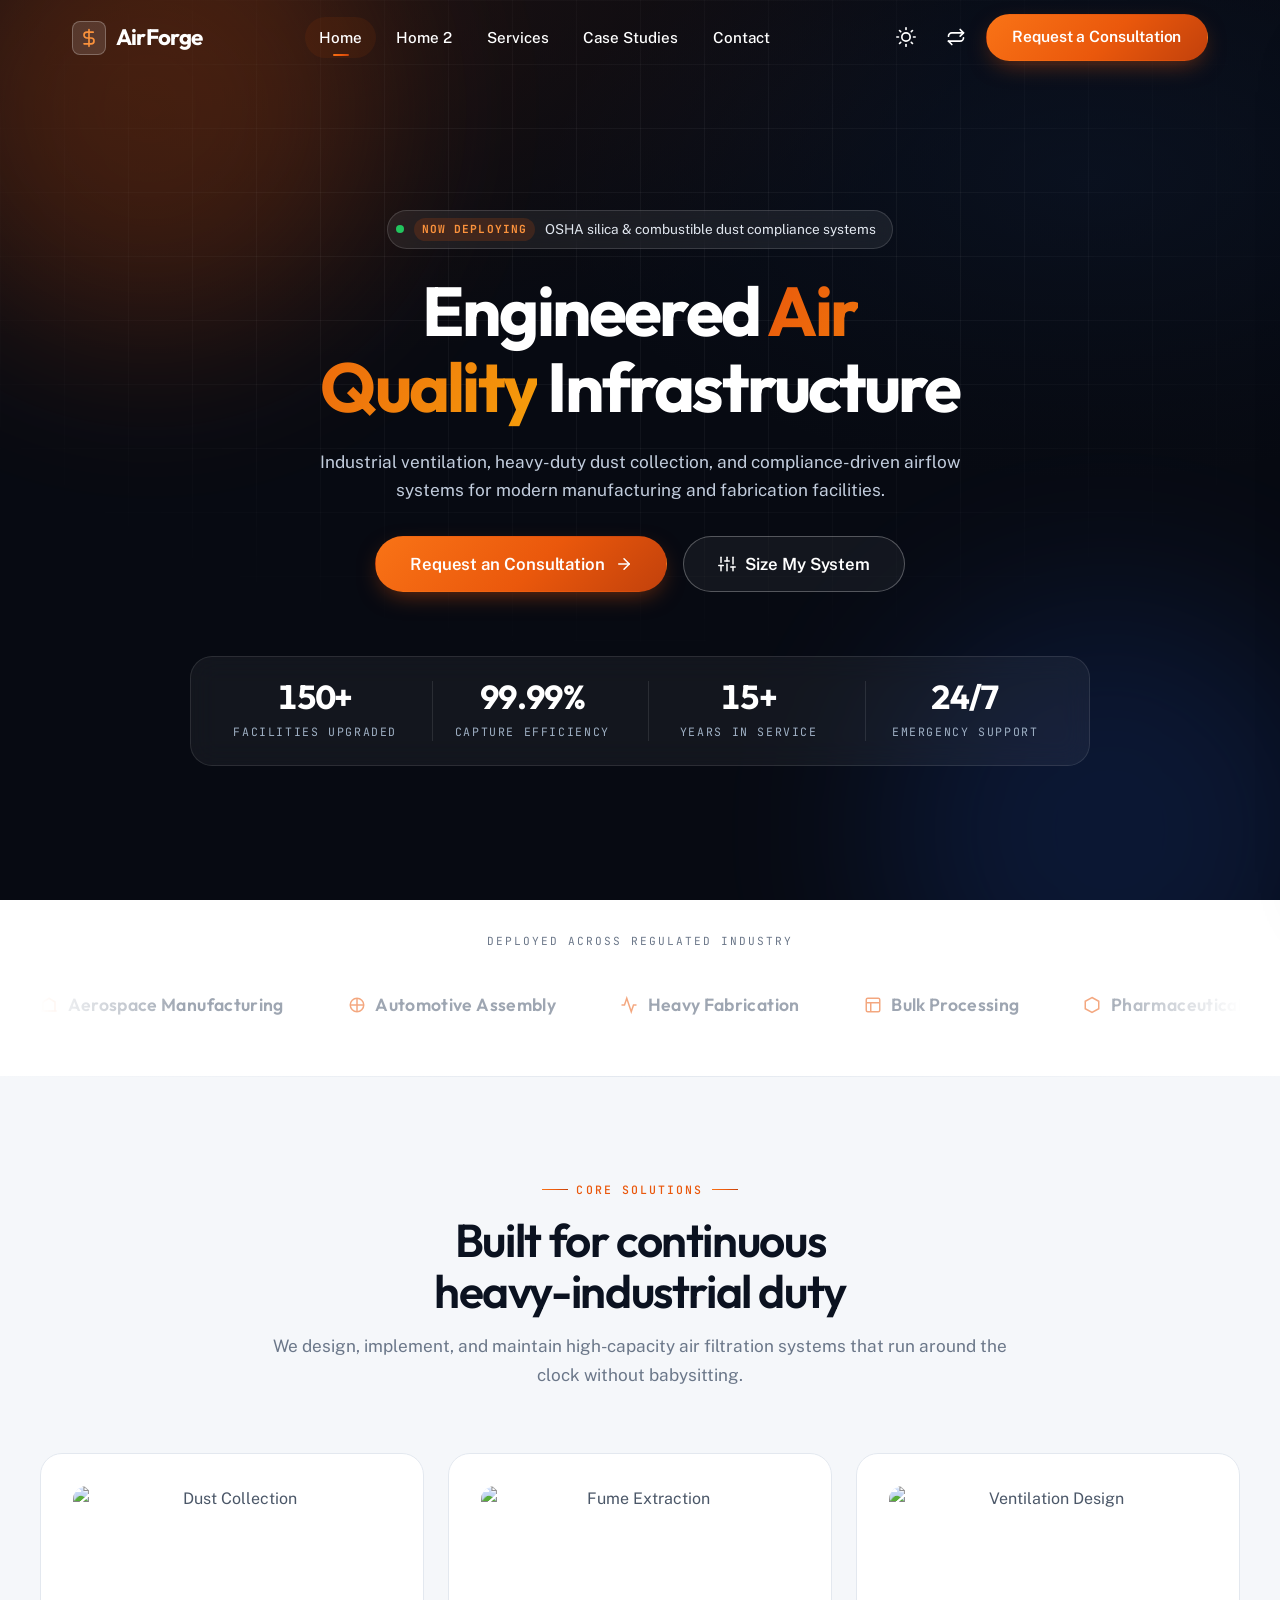
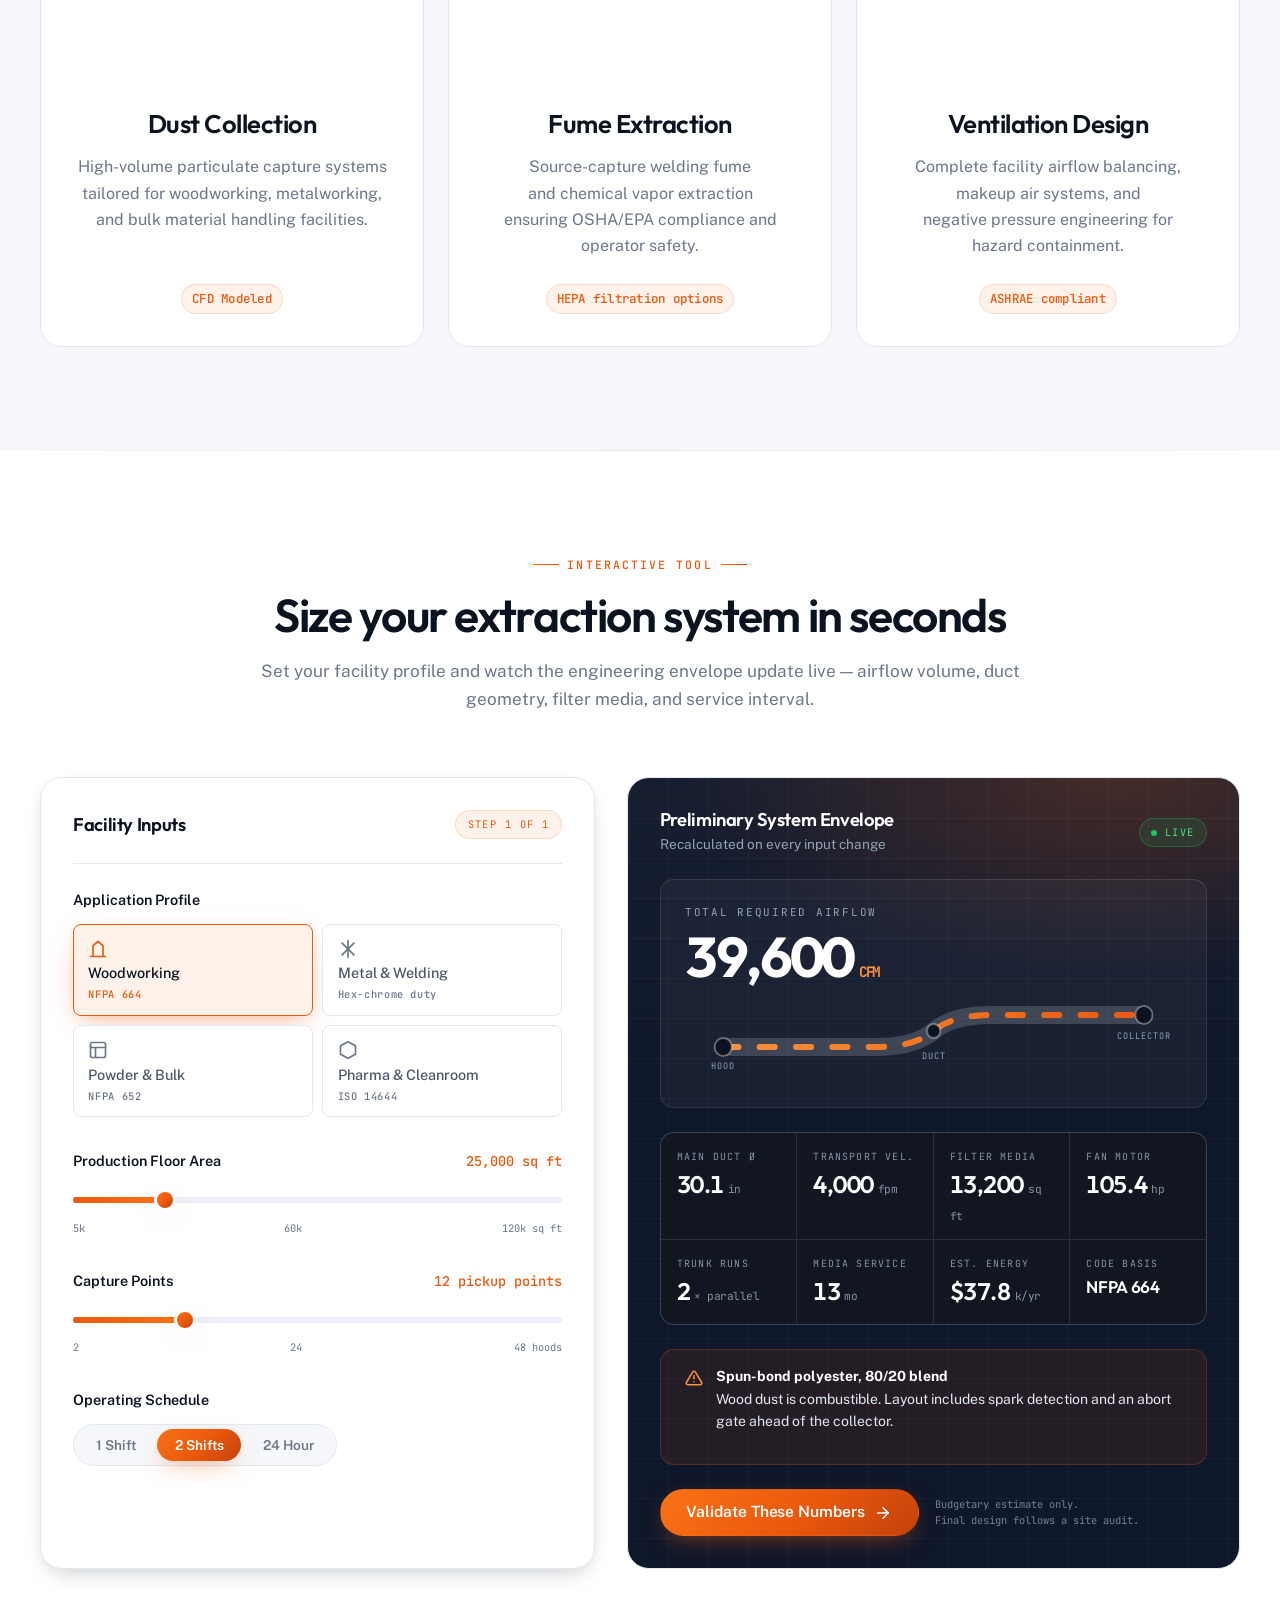
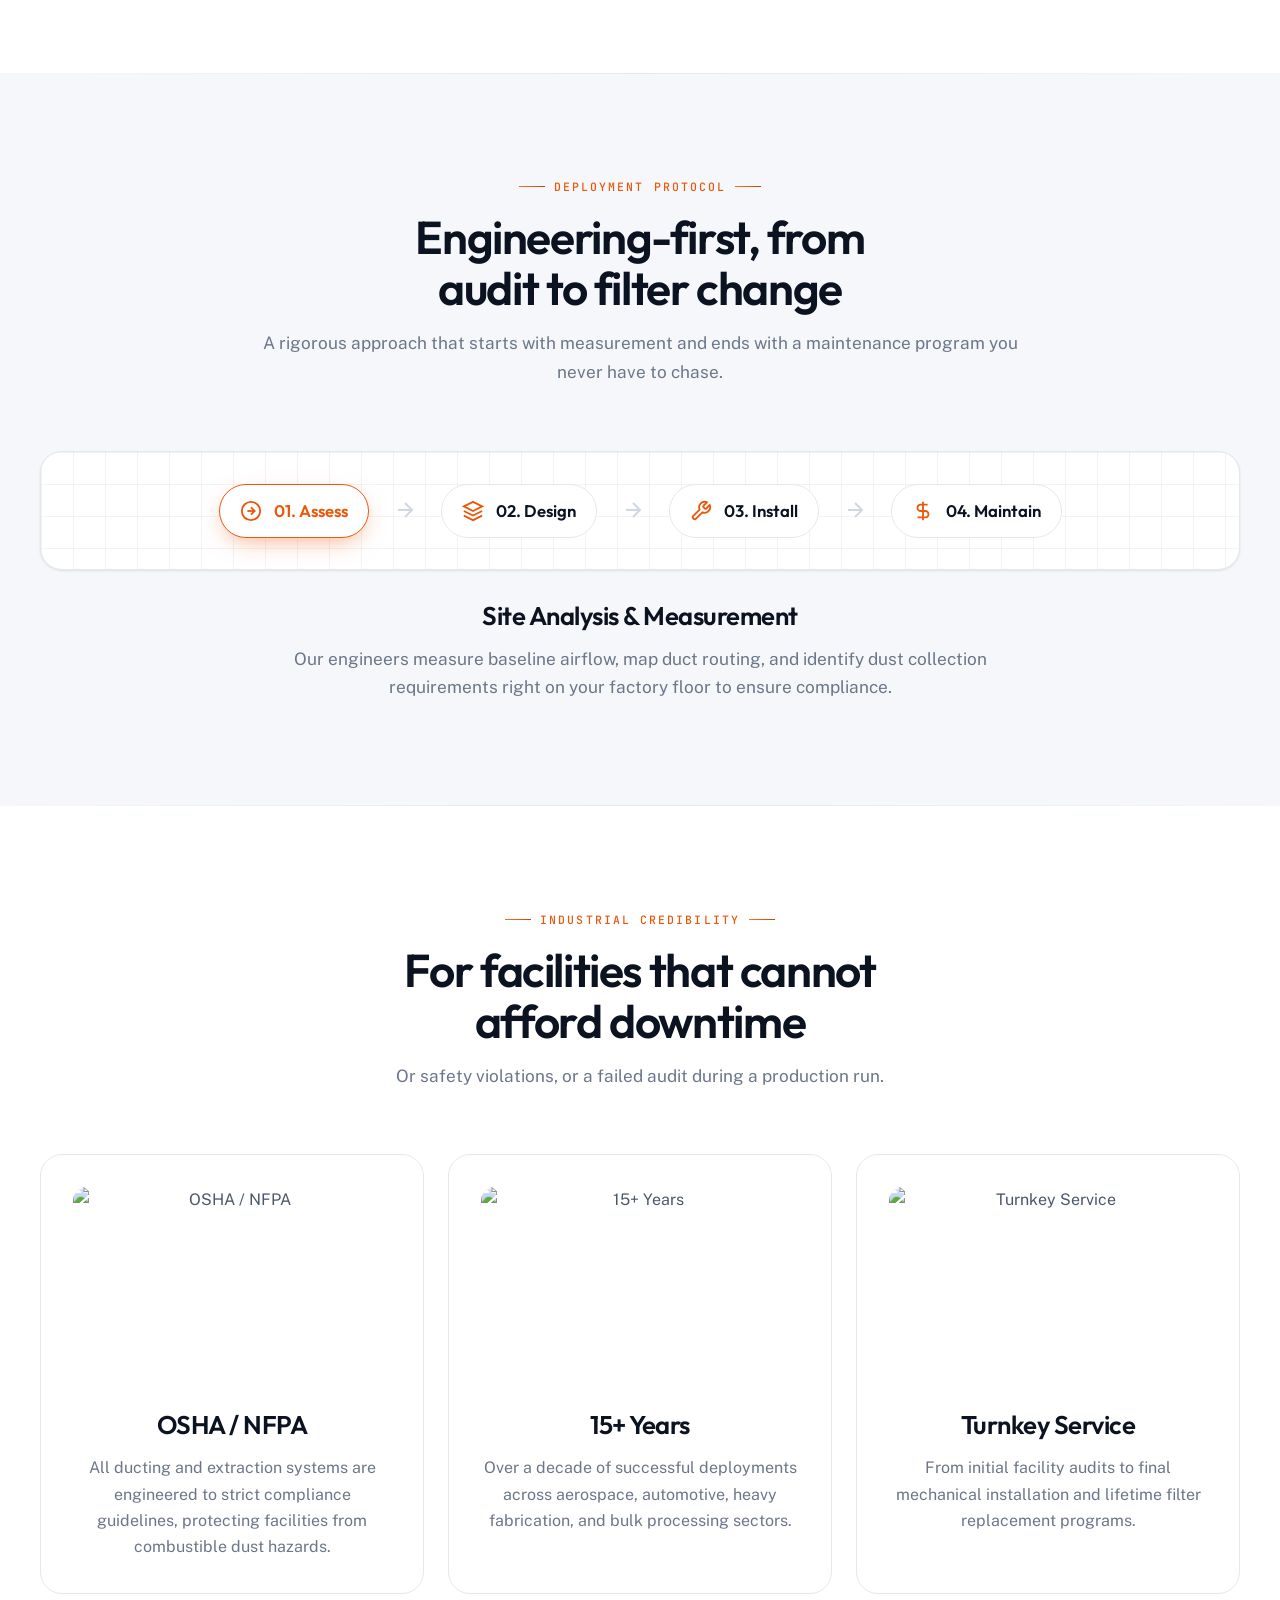
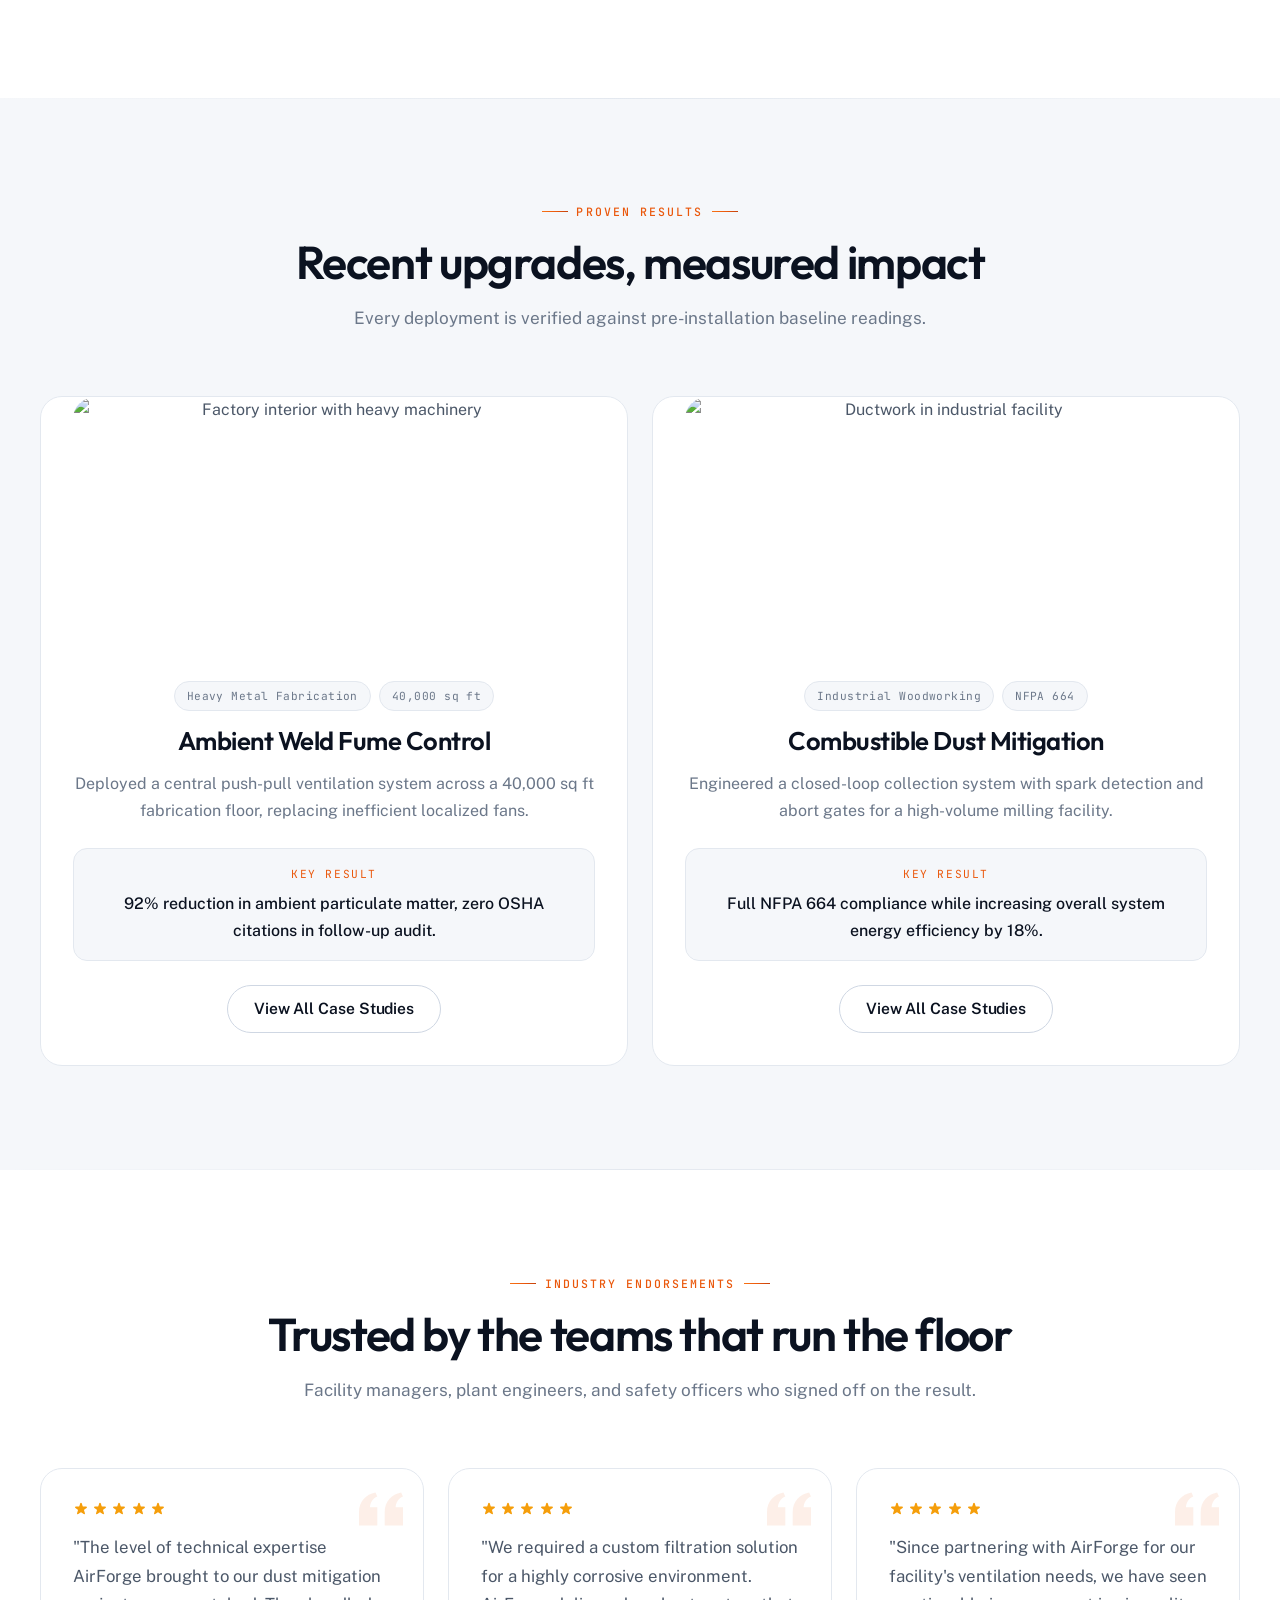
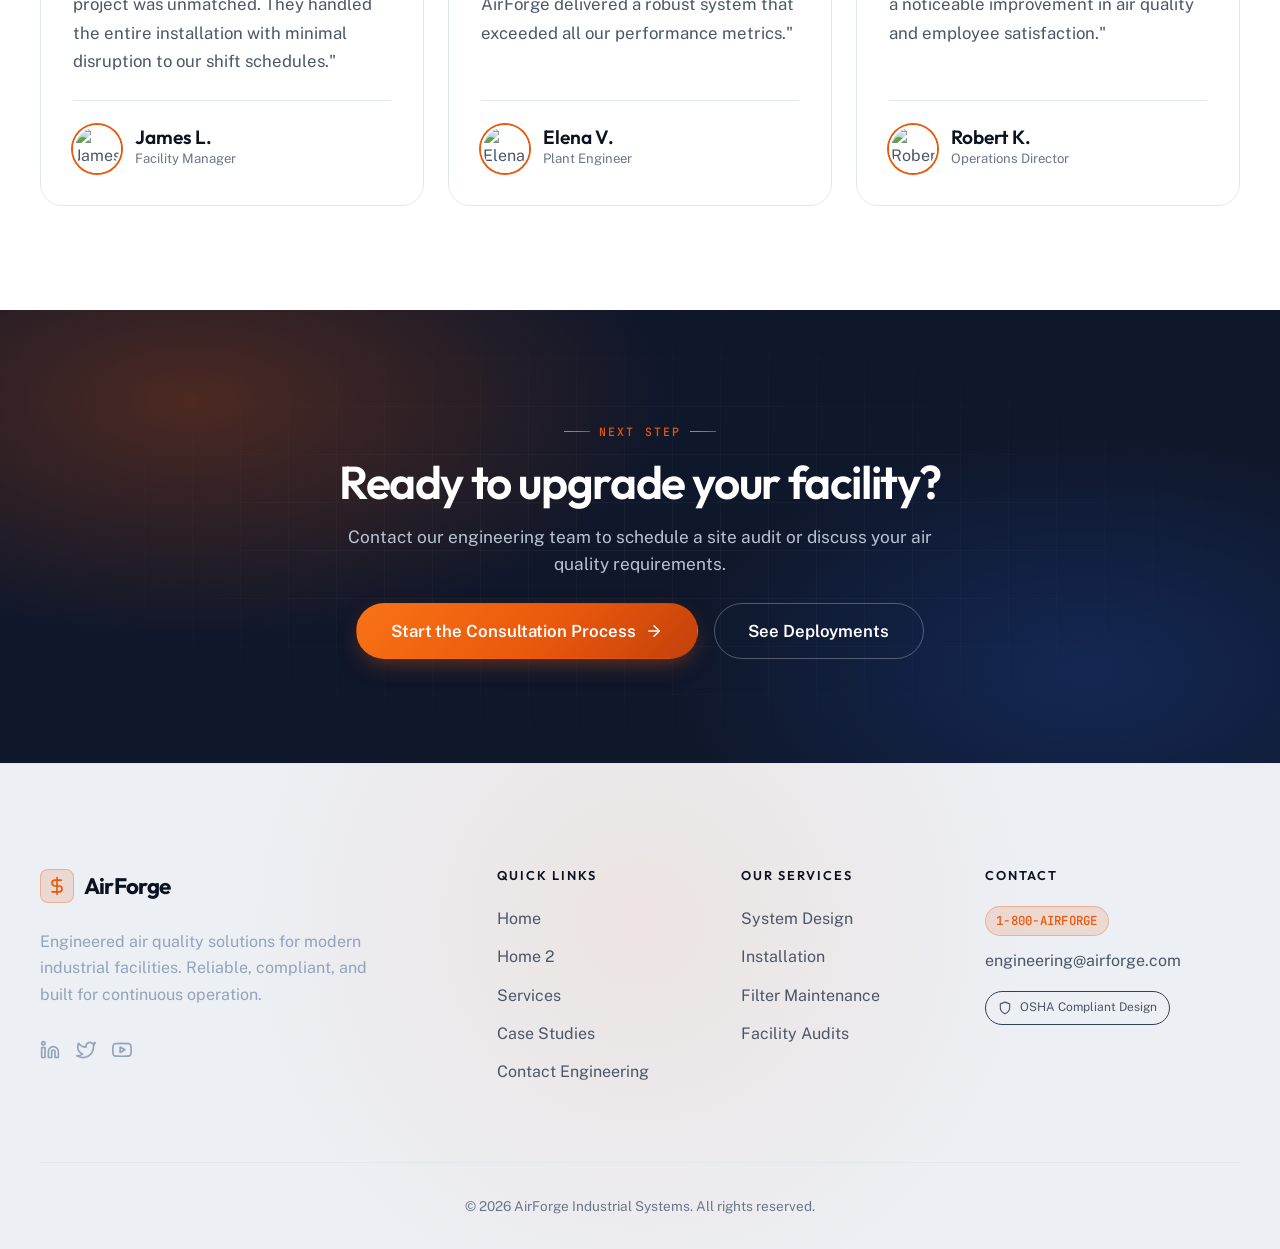
==== commit 1d9d5c58: "SECOND" ====
--- a/index.html
+++ b/index.html
@@ -1,10 +1,12 @@
 <!DOCTYPE html>
 <html lang="en">
+
 <head>
   <meta charset="UTF-8">
   <meta name="viewport" content="width=device-width, initial-scale=1.0">
   <title>AirForge | Industrial Ventilation & Dust Collection Systems</title>
-  <meta name="description" content="Engineered air-quality infrastructure for factories and industrial facilities. Dust collection, fume extraction, and ventilation systems.">
+  <meta name="description"
+    content="Engineered air-quality infrastructure for factories and industrial facilities. Dust collection, fume extraction, and ventilation systems.">
 
   <!-- CSS -->
   <link rel="preconnect" href="https://fonts.googleapis.com">
@@ -21,13 +23,18 @@
     }
   </script>
 </head>
+
 <body>
 
   <!-- Navbar -->
   <header class="navbar">
     <div class="container">
       <a href="index.html" class="navbar-brand">
-        <svg xmlns="http://www.w3.org/2000/svg" viewBox="0 0 24 24" fill="none" stroke="currentColor" stroke-width="2" stroke-linecap="round" stroke-linejoin="round"><path d="M12 2v20"></path><path d="M17 5H9.5a3.5 3.5 0 0 0 0 7h5a3.5 3.5 0 0 1 0 7H6"></path></svg>
+        <svg xmlns="http://www.w3.org/2000/svg" viewBox="0 0 24 24" fill="none" stroke="currentColor" stroke-width="2"
+          stroke-linecap="round" stroke-linejoin="round">
+          <path d="M12 2v20"></path>
+          <path d="M17 5H9.5a3.5 3.5 0 0 0 0 7h5a3.5 3.5 0 0 1 0 7H6"></path>
+        </svg>
         AirForge
       </a>
 
@@ -44,12 +51,23 @@
           <!-- Icon injected by JS -->
         </button>
         <button class="btn-icon rtl-toggle" aria-label="Toggle RTL">
-          <svg xmlns="http://www.w3.org/2000/svg" width="20" height="20" viewBox="0 0 24 24" fill="none" stroke="currentColor" stroke-width="2" stroke-linecap="round" stroke-linejoin="round"><path d="M17 3l4 4-4 4"></path><path d="M3 17l4 4-4-4"></path><path d="M21 7H7a4 4 0 0 0-4 4v0"></path><path d="M3 17h14a4 4 0 0 0 4-4v0"></path></svg>
+          <svg xmlns="http://www.w3.org/2000/svg" width="20" height="20" viewBox="0 0 24 24" fill="none"
+            stroke="currentColor" stroke-width="2" stroke-linecap="round" stroke-linejoin="round">
+            <path d="M17 3l4 4-4 4"></path>
+            <path d="M3 17l4 4-4-4"></path>
+            <path d="M21 7H7a4 4 0 0 0-4 4v0"></path>
+            <path d="M3 17h14a4 4 0 0 0 4-4v0"></path>
+          </svg>
         </button>
         <a href="request-consultation.html" class="btn btn-primary d-none-mobile">Request a Consultation</a>
 
         <button class="hamburger" aria-label="Open Menu">
-          <svg xmlns="http://www.w3.org/2000/svg" width="22" height="22" viewBox="0 0 24 24" fill="none" stroke="currentColor" stroke-width="2" stroke-linecap="round" stroke-linejoin="round"><line x1="3" y1="12" x2="21" y2="12"></line><line x1="3" y1="6" x2="21" y2="6"></line><line x1="3" y1="18" x2="21" y2="18"></line></svg>
+          <svg xmlns="http://www.w3.org/2000/svg" width="22" height="22" viewBox="0 0 24 24" fill="none"
+            stroke="currentColor" stroke-width="2" stroke-linecap="round" stroke-linejoin="round">
+            <line x1="3" y1="12" x2="21" y2="12"></line>
+            <line x1="3" y1="6" x2="21" y2="6"></line>
+            <line x1="3" y1="18" x2="21" y2="18"></line>
+          </svg>
         </button>
       </div>
     </div>
@@ -60,11 +78,19 @@
   <div class="drawer">
     <div class="drawer-header">
       <div class="navbar-brand">
-        <svg xmlns="http://www.w3.org/2000/svg" viewBox="0 0 24 24" fill="none" stroke="currentColor" stroke-width="2" stroke-linecap="round" stroke-linejoin="round"><path d="M12 2v20"></path><path d="M17 5H9.5a3.5 3.5 0 0 0 0 7h5a3.5 3.5 0 0 1 0 7H6"></path></svg>
+        <svg xmlns="http://www.w3.org/2000/svg" viewBox="0 0 24 24" fill="none" stroke="currentColor" stroke-width="2"
+          stroke-linecap="round" stroke-linejoin="round">
+          <path d="M12 2v20"></path>
+          <path d="M17 5H9.5a3.5 3.5 0 0 0 0 7h5a3.5 3.5 0 0 1 0 7H6"></path>
+        </svg>
         AirForge
       </div>
       <button class="btn-icon drawer-close" aria-label="Close Menu">
-        <svg xmlns="http://www.w3.org/2000/svg" width="22" height="22" viewBox="0 0 24 24" fill="none" stroke="currentColor" stroke-width="2" stroke-linecap="round" stroke-linejoin="round"><line x1="18" y1="6" x2="6" y2="18"></line><line x1="6" y1="6" x2="18" y2="18"></line></svg>
+        <svg xmlns="http://www.w3.org/2000/svg" width="22" height="22" viewBox="0 0 24 24" fill="none"
+          stroke="currentColor" stroke-width="2" stroke-linecap="round" stroke-linejoin="round">
+          <line x1="18" y1="6" x2="6" y2="18"></line>
+          <line x1="6" y1="6" x2="18" y2="18"></line>
+        </svg>
       </button>
     </div>
 
@@ -80,7 +106,13 @@
       <div class="drawer-controls">
         <button class="btn-icon theme-toggle" aria-label="Toggle Theme"></button>
         <button class="btn-icon rtl-toggle" aria-label="Toggle RTL">
-          <svg xmlns="http://www.w3.org/2000/svg" width="20" height="20" viewBox="0 0 24 24" fill="none" stroke="currentColor" stroke-width="2" stroke-linecap="round" stroke-linejoin="round"><path d="M17 3l4 4-4 4"></path><path d="M3 17l4 4-4-4"></path><path d="M21 7H7a4 4 0 0 0-4 4v0"></path><path d="M3 17h14a4 4 0 0 0 4-4v0"></path></svg>
+          <svg xmlns="http://www.w3.org/2000/svg" width="20" height="20" viewBox="0 0 24 24" fill="none"
+            stroke="currentColor" stroke-width="2" stroke-linecap="round" stroke-linejoin="round">
+            <path d="M17 3l4 4-4 4"></path>
+            <path d="M3 17l4 4-4-4"></path>
+            <path d="M21 7H7a4 4 0 0 0-4 4v0"></path>
+            <path d="M3 17h14a4 4 0 0 0 4-4v0"></path>
+          </svg>
         </button>
       </div>
       <a href="request-consultation.html" class="btn btn-primary" style="width: 100%;">Request a Consultation</a>
@@ -101,17 +133,34 @@
           OSHA silica &amp; combustible dust compliance systems
         </div>
 
-        <h1 class="animate-fade-up delay-100">Engineered <span class="text-gradient">Air Quality</span> Infrastructure</h1>
-
-        <p class="text-lead animate-fade-up delay-200">Industrial ventilation, heavy-duty dust collection, and compliance-driven airflow systems for modern manufacturing and fabrication facilities.</p>
+        <h1 class="animate-fade-up delay-100">Engineered <span class="text-gradient">Air Quality</span> Infrastructure
+        </h1>
+
+        <p class="text-lead animate-fade-up delay-200">Industrial ventilation, heavy-duty dust collection, and
+          compliance-driven airflow systems for modern manufacturing and fabrication facilities.</p>
 
         <div class="hero-actions animate-fade-up delay-300">
           <a href="request-consultation.html" class="btn btn-primary btn-lg">
-            Request an Engineering Consultation
-            <svg width="18" height="18" viewBox="0 0 24 24" fill="none" stroke="currentColor" stroke-width="2" stroke-linecap="round" stroke-linejoin="round"><line x1="5" y1="12" x2="19" y2="12"></line><polyline points="12 5 19 12 12 19"></polyline></svg>
+            Request an Consultation
+            <svg width="18" height="18" viewBox="0 0 24 24" fill="none" stroke="currentColor" stroke-width="2"
+              stroke-linecap="round" stroke-linejoin="round">
+              <line x1="5" y1="12" x2="19" y2="12"></line>
+              <polyline points="12 5 19 12 12 19"></polyline>
+            </svg>
           </a>
           <a href="#configurator" class="btn btn-outline btn-lg">
-            <svg width="18" height="18" viewBox="0 0 24 24" fill="none" stroke="currentColor" stroke-width="2" stroke-linecap="round" stroke-linejoin="round"><line x1="4" y1="21" x2="4" y2="14"></line><line x1="4" y1="10" x2="4" y2="3"></line><line x1="12" y1="21" x2="12" y2="12"></line><line x1="12" y1="8" x2="12" y2="3"></line><line x1="20" y1="21" x2="20" y2="16"></line><line x1="20" y1="12" x2="20" y2="3"></line><line x1="1" y1="14" x2="7" y2="14"></line><line x1="9" y1="8" x2="15" y2="8"></line><line x1="17" y1="16" x2="23" y2="16"></line></svg>
+            <svg width="18" height="18" viewBox="0 0 24 24" fill="none" stroke="currentColor" stroke-width="2"
+              stroke-linecap="round" stroke-linejoin="round">
+              <line x1="4" y1="21" x2="4" y2="14"></line>
+              <line x1="4" y1="10" x2="4" y2="3"></line>
+              <line x1="12" y1="21" x2="12" y2="12"></line>
+              <line x1="12" y1="8" x2="12" y2="3"></line>
+              <line x1="20" y1="21" x2="20" y2="16"></line>
+              <line x1="20" y1="12" x2="20" y2="3"></line>
+              <line x1="1" y1="14" x2="7" y2="14"></line>
+              <line x1="9" y1="8" x2="15" y2="8"></line>
+              <line x1="17" y1="16" x2="23" y2="16"></line>
+            </svg>
             Size My System
           </a>
         </div>
@@ -122,7 +171,8 @@
             <div class="stat-label">Facilities Upgraded</div>
           </div>
           <div>
-            <div class="stat-value"><span data-count="99.99" data-count-decimals="2" data-count-suffix="%">0</span></div>
+            <div class="stat-value"><span data-count="99.99" data-count-decimals="2" data-count-suffix="%">0</span>
+            </div>
             <div class="stat-label">Capture Efficiency</div>
           </div>
           <div>
@@ -136,31 +186,72 @@
         </div>
       </div>
 
-      <div class="scroll-cue">
-        <span>Scroll</span>
-        <span class="line"></span>
-      </div>
+
     </section>
 
     <!-- Sector marquee -->
     <section style="padding-top: var(--space-4); padding-bottom: var(--space-4);">
       <div class="container">
-        <p style="text-align: center; font-family: var(--font-mono); font-size: 0.7rem; letter-spacing: 0.18em; text-transform: uppercase; color: var(--color-text-muted); margin-bottom: var(--space-2);">Deployed across regulated industry</p>
+        <p
+          style="text-align: center; font-family: var(--font-mono); font-size: 0.7rem; letter-spacing: 0.18em; text-transform: uppercase; color: var(--color-text-muted); margin-bottom: var(--space-2);">
+          Deployed across regulated industry</p>
         <div class="marquee">
           <div class="marquee-track">
-            <span class="marquee-item"><svg width="18" height="18" viewBox="0 0 24 24" fill="none" stroke="currentColor" stroke-width="2"><path d="M2 20h20"></path><path d="M4 20V8l8-5 8 5v12"></path></svg> Aerospace Manufacturing</span>
-            <span class="marquee-item"><svg width="18" height="18" viewBox="0 0 24 24" fill="none" stroke="currentColor" stroke-width="2"><circle cx="12" cy="12" r="9"></circle><path d="M12 3v18M3 12h18"></path></svg> Automotive Assembly</span>
-            <span class="marquee-item"><svg width="18" height="18" viewBox="0 0 24 24" fill="none" stroke="currentColor" stroke-width="2"><path d="M22 12h-4l-3 9L9 3l-3 9H2"></path></svg> Heavy Fabrication</span>
-            <span class="marquee-item"><svg width="18" height="18" viewBox="0 0 24 24" fill="none" stroke="currentColor" stroke-width="2"><rect x="3" y="3" width="18" height="18" rx="2"></rect><path d="M3 9h18M9 21V9"></path></svg> Bulk Processing</span>
-            <span class="marquee-item"><svg width="18" height="18" viewBox="0 0 24 24" fill="none" stroke="currentColor" stroke-width="2"><path d="M12 2l9 5v10l-9 5-9-5V7z"></path></svg> Pharmaceutical</span>
-            <span class="marquee-item"><svg width="18" height="18" viewBox="0 0 24 24" fill="none" stroke="currentColor" stroke-width="2"><path d="M3 21h18M6 21V8l6-5 6 5v13"></path></svg> Industrial Woodworking</span>
+            <span class="marquee-item"><svg width="18" height="18" viewBox="0 0 24 24" fill="none" stroke="currentColor"
+                stroke-width="2">
+                <path d="M2 20h20"></path>
+                <path d="M4 20V8l8-5 8 5v12"></path>
+              </svg> Aerospace Manufacturing</span>
+            <span class="marquee-item"><svg width="18" height="18" viewBox="0 0 24 24" fill="none" stroke="currentColor"
+                stroke-width="2">
+                <circle cx="12" cy="12" r="9"></circle>
+                <path d="M12 3v18M3 12h18"></path>
+              </svg> Automotive Assembly</span>
+            <span class="marquee-item"><svg width="18" height="18" viewBox="0 0 24 24" fill="none" stroke="currentColor"
+                stroke-width="2">
+                <path d="M22 12h-4l-3 9L9 3l-3 9H2"></path>
+              </svg> Heavy Fabrication</span>
+            <span class="marquee-item"><svg width="18" height="18" viewBox="0 0 24 24" fill="none" stroke="currentColor"
+                stroke-width="2">
+                <rect x="3" y="3" width="18" height="18" rx="2"></rect>
+                <path d="M3 9h18M9 21V9"></path>
+              </svg> Bulk Processing</span>
+            <span class="marquee-item"><svg width="18" height="18" viewBox="0 0 24 24" fill="none" stroke="currentColor"
+                stroke-width="2">
+                <path d="M12 2l9 5v10l-9 5-9-5V7z"></path>
+              </svg> Pharmaceutical</span>
+            <span class="marquee-item"><svg width="18" height="18" viewBox="0 0 24 24" fill="none" stroke="currentColor"
+                stroke-width="2">
+                <path d="M3 21h18M6 21V8l6-5 6 5v13"></path>
+              </svg> Industrial Woodworking</span>
             <!-- duplicate set keeps the loop seamless -->
-            <span class="marquee-item"><svg width="18" height="18" viewBox="0 0 24 24" fill="none" stroke="currentColor" stroke-width="2"><path d="M2 20h20"></path><path d="M4 20V8l8-5 8 5v12"></path></svg> Aerospace Manufacturing</span>
-            <span class="marquee-item"><svg width="18" height="18" viewBox="0 0 24 24" fill="none" stroke="currentColor" stroke-width="2"><circle cx="12" cy="12" r="9"></circle><path d="M12 3v18M3 12h18"></path></svg> Automotive Assembly</span>
-            <span class="marquee-item"><svg width="18" height="18" viewBox="0 0 24 24" fill="none" stroke="currentColor" stroke-width="2"><path d="M22 12h-4l-3 9L9 3l-3 9H2"></path></svg> Heavy Fabrication</span>
-            <span class="marquee-item"><svg width="18" height="18" viewBox="0 0 24 24" fill="none" stroke="currentColor" stroke-width="2"><rect x="3" y="3" width="18" height="18" rx="2"></rect><path d="M3 9h18M9 21V9"></path></svg> Bulk Processing</span>
-            <span class="marquee-item"><svg width="18" height="18" viewBox="0 0 24 24" fill="none" stroke="currentColor" stroke-width="2"><path d="M12 2l9 5v10l-9 5-9-5V7z"></path></svg> Pharmaceutical</span>
-            <span class="marquee-item"><svg width="18" height="18" viewBox="0 0 24 24" fill="none" stroke="currentColor" stroke-width="2"><path d="M3 21h18M6 21V8l6-5 6 5v13"></path></svg> Industrial Woodworking</span>
+            <span class="marquee-item"><svg width="18" height="18" viewBox="0 0 24 24" fill="none" stroke="currentColor"
+                stroke-width="2">
+                <path d="M2 20h20"></path>
+                <path d="M4 20V8l8-5 8 5v12"></path>
+              </svg> Aerospace Manufacturing</span>
+            <span class="marquee-item"><svg width="18" height="18" viewBox="0 0 24 24" fill="none" stroke="currentColor"
+                stroke-width="2">
+                <circle cx="12" cy="12" r="9"></circle>
+                <path d="M12 3v18M3 12h18"></path>
+              </svg> Automotive Assembly</span>
+            <span class="marquee-item"><svg width="18" height="18" viewBox="0 0 24 24" fill="none" stroke="currentColor"
+                stroke-width="2">
+                <path d="M22 12h-4l-3 9L9 3l-3 9H2"></path>
+              </svg> Heavy Fabrication</span>
+            <span class="marquee-item"><svg width="18" height="18" viewBox="0 0 24 24" fill="none" stroke="currentColor"
+                stroke-width="2">
+                <rect x="3" y="3" width="18" height="18" rx="2"></rect>
+                <path d="M3 9h18M9 21V9"></path>
+              </svg> Bulk Processing</span>
+            <span class="marquee-item"><svg width="18" height="18" viewBox="0 0 24 24" fill="none" stroke="currentColor"
+                stroke-width="2">
+                <path d="M12 2l9 5v10l-9 5-9-5V7z"></path>
+              </svg> Pharmaceutical</span>
+            <span class="marquee-item"><svg width="18" height="18" viewBox="0 0 24 24" fill="none" stroke="currentColor"
+                stroke-width="2">
+                <path d="M3 21h18M6 21V8l6-5 6 5v13"></path>
+              </svg> Industrial Woodworking</span>
           </div>
         </div>
       </div>
@@ -172,33 +263,43 @@
         <div class="section-header">
           <span class="eyebrow is-center">Core Solutions</span>
           <h2>Built for continuous heavy-industrial duty</h2>
-          <p>We design, implement, and maintain high-capacity air filtration systems that run around the clock without babysitting.</p>
+          <p>We design, implement, and maintain high-capacity air filtration systems that run around the clock without
+            babysitting.</p>
         </div>
 
         <div class="grid grid-3">
           <!-- Solution 1 -->
           <div class="card">
-            <svg class="card-icon" xmlns="http://www.w3.org/2000/svg" viewBox="0 0 24 24" fill="none" stroke="currentColor" stroke-width="2" stroke-linecap="round" stroke-linejoin="round"><path d="M14.5 2H6a2 2 0 0 0-2 2v16a2 2 0 0 0 2 2h12a2 2 0 0 0 2-2V7.5L14.5 2z"></path><polyline points="14 2 14 8 20 8"></polyline><path d="M8 13h2"></path><path d="M8 17h2"></path><path d="M14 13h2"></path><path d="M14 17h2"></path></svg>
+            <img src="https://images.unsplash.com/photo-1581092160562-40aa08e78837?auto=format&fit=crop&q=80&w=600"
+              alt="Dust Collection"
+              style="width: 100%; height: 200px; object-fit: cover; border-radius: var(--radius); margin-bottom: 1.5rem;">
             <h3>Dust Collection</h3>
-            <p>High-volume particulate capture systems tailored for woodworking, metalworking, and bulk material handling facilities.</p>
+            <p>High-volume particulate capture systems tailored for woodworking, metalworking, and bulk material
+              handling facilities.</p>
             <div class="card-footer">
               <span class="text-spec">CFD Modeled</span>
             </div>
           </div>
           <!-- Solution 2 -->
           <div class="card">
-            <svg class="card-icon" xmlns="http://www.w3.org/2000/svg" viewBox="0 0 24 24" fill="none" stroke="currentColor" stroke-width="2" stroke-linecap="round" stroke-linejoin="round"><path d="M12 2v20"></path><path d="M4.9 4.9l14.2 14.2"></path><path d="M19.1 4.9L4.9 19.1"></path></svg>
+            <img src="https://images.unsplash.com/photo-1504328345606-18bbc8c9d7d1?auto=format&fit=crop&q=80&w=600"
+              alt="Fume Extraction"
+              style="width: 100%; height: 200px; object-fit: cover; border-radius: var(--radius); margin-bottom: 1.5rem;">
             <h3>Fume Extraction</h3>
-            <p>Source-capture welding fume and chemical vapor extraction ensuring OSHA/EPA compliance and operator safety.</p>
+            <p>Source-capture welding fume and chemical vapor extraction ensuring OSHA/EPA compliance and operator
+              safety.</p>
             <div class="card-footer">
               <span class="text-spec">HEPA filtration options</span>
             </div>
           </div>
           <!-- Solution 3 -->
           <div class="card">
-            <svg class="card-icon" xmlns="http://www.w3.org/2000/svg" viewBox="0 0 24 24" fill="none" stroke="currentColor" stroke-width="2" stroke-linecap="round" stroke-linejoin="round"><path d="M22 12h-4l-3 9L9 3l-3 9H2"></path></svg>
+            <img src="https://images.unsplash.com/photo-1536859355448-76f92ebdc33d?auto=format&fit=crop&q=80&w=600"
+              alt="Ventilation Design"
+              style="width: 100%; height: 200px; object-fit: cover; border-radius: var(--radius); margin-bottom: 1.5rem;">
             <h3>Ventilation Design</h3>
-            <p>Complete facility airflow balancing, makeup air systems, and negative pressure engineering for hazard containment.</p>
+            <p>Complete facility airflow balancing, makeup air systems, and negative pressure engineering for hazard
+              containment.</p>
             <div class="card-footer">
               <span class="text-spec">ASHRAE compliant</span>
             </div>
@@ -215,7 +316,8 @@
         <div class="section-header">
           <span class="eyebrow is-center">Interactive Tool</span>
           <h2>Size your extraction system in seconds</h2>
-          <p>Set your facility profile and watch the engineering envelope update live — airflow volume, duct geometry, filter media, and service interval.</p>
+          <p>Set your facility profile and watch the engineering envelope update live — airflow volume, duct geometry,
+            filter media, and service interval.</p>
         </div>
 
         <div class="configurator" id="airflowConfigurator">
@@ -232,22 +334,37 @@
               </div>
               <div class="cfg-options" role="group" aria-label="Application profile">
                 <button type="button" class="cfg-option is-active" data-profile="wood" aria-pressed="true">
-                  <svg width="20" height="20" viewBox="0 0 24 24" fill="none" stroke="currentColor" stroke-width="2" stroke-linecap="round" stroke-linejoin="round"><path d="M3 21h18M6 21V8l6-5 6 5v13"></path></svg>
+                  <svg width="20" height="20" viewBox="0 0 24 24" fill="none" stroke="currentColor" stroke-width="2"
+                    stroke-linecap="round" stroke-linejoin="round">
+                    <path d="M3 21h18M6 21V8l6-5 6 5v13"></path>
+                  </svg>
                   Woodworking
                   <small>NFPA 664</small>
                 </button>
                 <button type="button" class="cfg-option" data-profile="metal" aria-pressed="false">
-                  <svg width="20" height="20" viewBox="0 0 24 24" fill="none" stroke="currentColor" stroke-width="2" stroke-linecap="round" stroke-linejoin="round"><path d="M12 2v20"></path><path d="M4.9 4.9l14.2 14.2"></path><path d="M19.1 4.9L4.9 19.1"></path></svg>
+                  <svg width="20" height="20" viewBox="0 0 24 24" fill="none" stroke="currentColor" stroke-width="2"
+                    stroke-linecap="round" stroke-linejoin="round">
+                    <path d="M12 2v20"></path>
+                    <path d="M4.9 4.9l14.2 14.2"></path>
+                    <path d="M19.1 4.9L4.9 19.1"></path>
+                  </svg>
                   Metal &amp; Welding
                   <small>Hex-chrome duty</small>
                 </button>
                 <button type="button" class="cfg-option" data-profile="powder" aria-pressed="false">
-                  <svg width="20" height="20" viewBox="0 0 24 24" fill="none" stroke="currentColor" stroke-width="2" stroke-linecap="round" stroke-linejoin="round"><rect x="3" y="3" width="18" height="18" rx="2"></rect><path d="M3 9h18M9 21V9"></path></svg>
+                  <svg width="20" height="20" viewBox="0 0 24 24" fill="none" stroke="currentColor" stroke-width="2"
+                    stroke-linecap="round" stroke-linejoin="round">
+                    <rect x="3" y="3" width="18" height="18" rx="2"></rect>
+                    <path d="M3 9h18M9 21V9"></path>
+                  </svg>
                   Powder &amp; Bulk
                   <small>NFPA 652</small>
                 </button>
                 <button type="button" class="cfg-option" data-profile="pharma" aria-pressed="false">
-                  <svg width="20" height="20" viewBox="0 0 24 24" fill="none" stroke="currentColor" stroke-width="2" stroke-linecap="round" stroke-linejoin="round"><path d="M12 2l9 5v10l-9 5-9-5V7z"></path></svg>
+                  <svg width="20" height="20" viewBox="0 0 24 24" fill="none" stroke="currentColor" stroke-width="2"
+                    stroke-linecap="round" stroke-linejoin="round">
+                    <path d="M12 2l9 5v10l-9 5-9-5V7z"></path>
+                  </svg>
                   Pharma &amp; Cleanroom
                   <small>ISO 14644</small>
                 </button>
@@ -259,7 +376,8 @@
                 <span>Production Floor Area</span>
                 <span class="cfg-readout" id="cfgAreaOut">25,000 sq ft</span>
               </div>
-              <input type="range" class="cfg-range" id="cfgArea" min="5000" max="120000" step="1000" value="25000" aria-label="Production floor area in square feet">
+              <input type="range" class="cfg-range" id="cfgArea" min="5000" max="120000" step="1000" value="25000"
+                aria-label="Production floor area in square feet">
               <div class="cfg-scale">
                 <span>5k</span><span>60k</span><span>120k sq ft</span>
               </div>
@@ -270,7 +388,8 @@
                 <span>Capture Points</span>
                 <span class="cfg-readout" id="cfgPointsOut">12 pickup points</span>
               </div>
-              <input type="range" class="cfg-range" id="cfgPoints" min="2" max="48" step="1" value="12" aria-label="Number of capture points">
+              <input type="range" class="cfg-range" id="cfgPoints" min="2" max="48" step="1" value="12"
+                aria-label="Number of capture points">
               <div class="cfg-scale">
                 <span>2</span><span>24</span><span>48 hoods</span>
               </div>
@@ -356,17 +475,28 @@
             </div>
 
             <div class="cfg-note">
-              <svg width="18" height="18" viewBox="0 0 24 24" fill="none" stroke="currentColor" stroke-width="2" stroke-linecap="round" stroke-linejoin="round"><path d="M10.29 3.86L1.82 18a2 2 0 0 0 1.71 3h16.94a2 2 0 0 0 1.71-3L13.71 3.86a2 2 0 0 0-3.42 0z"></path><line x1="12" y1="9" x2="12" y2="13"></line><line x1="12" y1="17" x2="12.01" y2="17"></line></svg>
+              <svg width="18" height="18" viewBox="0 0 24 24" fill="none" stroke="currentColor" stroke-width="2"
+                stroke-linecap="round" stroke-linejoin="round">
+                <path d="M10.29 3.86L1.82 18a2 2 0 0 0 1.71 3h16.94a2 2 0 0 0 1.71-3L13.71 3.86a2 2 0 0 0-3.42 0z">
+                </path>
+                <line x1="12" y1="9" x2="12" y2="13"></line>
+                <line x1="12" y1="17" x2="12.01" y2="17"></line>
+              </svg>
               <span>
                 <b id="cfgMedia">Spun-bond polyester, 80/20 blend</b>
-                <span id="cfgNote">Wood dust is combustible. Layout includes spark detection and an abort gate ahead of the collector.</span>
+                <span id="cfgNote">Wood dust is combustible. Layout includes spark detection and an abort gate ahead of
+                  the collector.</span>
               </span>
             </div>
 
             <div class="cfg-actions">
               <a href="request-consultation.html" class="btn btn-primary">
                 Validate These Numbers
-                <svg width="18" height="18" viewBox="0 0 24 24" fill="none" stroke="currentColor" stroke-width="2" stroke-linecap="round" stroke-linejoin="round"><line x1="5" y1="12" x2="19" y2="12"></line><polyline points="12 5 19 12 12 19"></polyline></svg>
+                <svg width="18" height="18" viewBox="0 0 24 24" fill="none" stroke="currentColor" stroke-width="2"
+                  stroke-linecap="round" stroke-linejoin="round">
+                  <line x1="5" y1="12" x2="19" y2="12"></line>
+                  <polyline points="12 5 19 12 12 19"></polyline>
+                </svg>
               </a>
               <span class="cfg-disclaimer">Budgetary estimate only.<br>Final design follows a site audit.</span>
             </div>
@@ -381,36 +511,81 @@
         <div class="section-header">
           <span class="eyebrow is-center">Deployment Protocol</span>
           <h2>Engineering-first, from audit to filter change</h2>
-          <p>A rigorous approach that starts with measurement and ends with a maintenance program you never have to chase.</p>
+          <p>A rigorous approach that starts with measurement and ends with a maintenance program you never have to
+            chase.</p>
         </div>
 
         <div class="process-strip">
-          <div class="process-step">
-            <svg width="24" height="24" viewBox="0 0 24 24" fill="none" stroke="currentColor" stroke-width="2"><circle cx="12" cy="12" r="10"></circle><polyline points="12 16 16 12 12 8"></polyline><line x1="8" y1="12" x2="16" y2="12"></line></svg>
+          <div class="process-step active" data-target="process-panel-1" style="cursor: pointer;">
+            <svg width="24" height="24" viewBox="0 0 24 24" fill="none" stroke="currentColor" stroke-width="2">
+              <circle cx="12" cy="12" r="10"></circle>
+              <polyline points="12 16 16 12 12 8"></polyline>
+              <line x1="8" y1="12" x2="16" y2="12"></line>
+            </svg>
             01. Assess
           </div>
           <div class="process-arrow">
-            <svg width="24" height="24" viewBox="0 0 24 24" fill="none" stroke="currentColor" stroke-width="2"><line x1="5" y1="12" x2="19" y2="12"></line><polyline points="12 5 19 12 12 19"></polyline></svg>
-          </div>
-          <div class="process-step">
-            <svg width="24" height="24" viewBox="0 0 24 24" fill="none" stroke="currentColor" stroke-width="2"><polygon points="12 2 2 7 12 12 22 7 12 2"></polygon><polyline points="2 17 12 22 22 17"></polyline><polyline points="2 12 12 17 22 12"></polyline></svg>
+            <svg width="24" height="24" viewBox="0 0 24 24" fill="none" stroke="currentColor" stroke-width="2">
+              <line x1="5" y1="12" x2="19" y2="12"></line>
+              <polyline points="12 5 19 12 12 19"></polyline>
+            </svg>
+          </div>
+          <div class="process-step" data-target="process-panel-2" style="cursor: pointer;">
+            <svg width="24" height="24" viewBox="0 0 24 24" fill="none" stroke="currentColor" stroke-width="2">
+              <polygon points="12 2 2 7 12 12 22 7 12 2"></polygon>
+              <polyline points="2 17 12 22 22 17"></polyline>
+              <polyline points="2 12 12 17 22 12"></polyline>
+            </svg>
             02. Design
           </div>
           <div class="process-arrow">
-            <svg width="24" height="24" viewBox="0 0 24 24" fill="none" stroke="currentColor" stroke-width="2"><line x1="5" y1="12" x2="19" y2="12"></line><polyline points="12 5 19 12 12 19"></polyline></svg>
-          </div>
-          <div class="process-step">
-            <svg width="24" height="24" viewBox="0 0 24 24" fill="none" stroke="currentColor" stroke-width="2"><path d="M14.7 6.3a1 1 0 0 0 0 1.4l1.6 1.6a1 1 0 0 0 1.4 0l3.77-3.77a6 6 0 0 1-7.94 7.94l-6.91 6.91a2.12 2.12 0 0 1-3-3l6.91-6.91a6 6 0 0 1 7.94-7.94l-3.76 3.76z"></path></svg>
+            <svg width="24" height="24" viewBox="0 0 24 24" fill="none" stroke="currentColor" stroke-width="2">
+              <line x1="5" y1="12" x2="19" y2="12"></line>
+              <polyline points="12 5 19 12 12 19"></polyline>
+            </svg>
+          </div>
+          <div class="process-step" data-target="process-panel-3" style="cursor: pointer;">
+            <svg width="24" height="24" viewBox="0 0 24 24" fill="none" stroke="currentColor" stroke-width="2">
+              <path
+                d="M14.7 6.3a1 1 0 0 0 0 1.4l1.6 1.6a1 1 0 0 0 1.4 0l3.77-3.77a6 6 0 0 1-7.94 7.94l-6.91 6.91a2.12 2.12 0 0 1-3-3l6.91-6.91a6 6 0 0 1 7.94-7.94l-3.76 3.76z">
+              </path>
+            </svg>
             03. Install
           </div>
           <div class="process-arrow">
-            <svg width="24" height="24" viewBox="0 0 24 24" fill="none" stroke="currentColor" stroke-width="2"><line x1="5" y1="12" x2="19" y2="12"></line><polyline points="12 5 19 12 12 19"></polyline></svg>
-          </div>
-          <div class="process-step">
-            <svg width="24" height="24" viewBox="0 0 24 24" fill="none" stroke="currentColor" stroke-width="2"><path d="M12 2v20"></path><path d="M17 5H9.5a3.5 3.5 0 0 0 0 7h5a3.5 3.5 0 0 1 0 7H6"></path></svg>
+            <svg width="24" height="24" viewBox="0 0 24 24" fill="none" stroke="currentColor" stroke-width="2">
+              <line x1="5" y1="12" x2="19" y2="12"></line>
+              <polyline points="12 5 19 12 12 19"></polyline>
+            </svg>
+          </div>
+          <div class="process-step" data-target="process-panel-4" style="cursor: pointer;">
+            <svg width="24" height="24" viewBox="0 0 24 24" fill="none" stroke="currentColor" stroke-width="2">
+              <path d="M12 2v20"></path>
+              <path d="M17 5H9.5a3.5 3.5 0 0 0 0 7h5a3.5 3.5 0 0 1 0 7H6"></path>
+            </svg>
             04. Maintain
           </div>
         </div>
+
+        <div class="process-panels" style="margin-top: var(--space-4);">
+          <div class="process-panel active" id="process-panel-1" style="max-width: 800px; margin: 0 auto; text-align: center; display: block;">
+            <h3 style="margin-bottom: 1rem;">Site Analysis & Measurement</h3>
+            <p class="text-lead" style="margin-bottom: 0;">Our engineers measure baseline airflow, map duct routing, and identify dust collection requirements right on your factory floor to ensure compliance.</p>
+          </div>
+          <div class="process-panel" id="process-panel-2" style="max-width: 800px; margin: 0 auto; text-align: center; display: none;">
+            <h3 style="margin-bottom: 1rem;">Custom CFD Engineering</h3>
+            <p class="text-lead" style="margin-bottom: 0;">We develop a fully customized 3D mechanical design and use computational fluid dynamics to prove the system works before it's ever built.</p>
+          </div>
+          <div class="process-panel" id="process-panel-3" style="max-width: 800px; margin: 0 auto; text-align: center; display: none;">
+            <h3 style="margin-bottom: 1rem;">Zero-Downtime Installation</h3>
+            <p class="text-lead" style="margin-bottom: 0;">Our specialized mechanical teams install your system during off-hours or scheduled maintenance windows so your production lines never stop.</p>
+          </div>
+          <div class="process-panel" id="process-panel-4" style="max-width: 800px; margin: 0 auto; text-align: center; display: none;">
+            <h3 style="margin-bottom: 1rem;">Ongoing Support & Compliance</h3>
+            <p class="text-lead" style="margin-bottom: 0;">We provide 24/7 technical support, scheduled filter replacements, and annual safety audits to keep you 100% OSHA compliant.</p>
+          </div>
+        </div>
+
       </div>
     </section>
 
@@ -425,19 +600,28 @@
 
         <div class="grid grid-3">
           <div class="card">
-            <svg class="card-icon" viewBox="0 0 24 24" fill="none" stroke="currentColor" stroke-width="2" stroke-linecap="round" stroke-linejoin="round"><path d="M12 22s8-4 8-10V5l-8-3-8 3v7c0 6 8 10 8 10z"></path><path d="M9 12l2 2 4-4"></path></svg>
+            <img src="https://images.unsplash.com/photo-1581091226825-a6a2a5aee158?auto=format&fit=crop&q=80&w=600"
+              alt="OSHA / NFPA"
+              style="width: 100%; height: 200px; object-fit: cover; border-radius: var(--radius); margin-bottom: 1.5rem;">
             <h3>OSHA / NFPA</h3>
-            <p>All ducting and extraction systems are engineered to strict compliance guidelines, protecting facilities from combustible dust hazards.</p>
+            <p>All ducting and extraction systems are engineered to strict compliance guidelines, protecting facilities
+              from combustible dust hazards.</p>
           </div>
           <div class="card">
-            <svg class="card-icon" viewBox="0 0 24 24" fill="none" stroke="currentColor" stroke-width="2" stroke-linecap="round" stroke-linejoin="round"><circle cx="12" cy="12" r="10"></circle><polyline points="12 6 12 12 16 14"></polyline></svg>
+            <img src="https://images.unsplash.com/photo-1581092160607-ee22621dd758?auto=format&fit=crop&q=80&w=600"
+              alt="15+ Years"
+              style="width: 100%; height: 200px; object-fit: cover; border-radius: var(--radius); margin-bottom: 1.5rem;">
             <h3>15+ Years</h3>
-            <p>Over a decade of successful deployments across aerospace, automotive, heavy fabrication, and bulk processing sectors.</p>
+            <p>Over a decade of successful deployments across aerospace, automotive, heavy fabrication, and bulk
+              processing sectors.</p>
           </div>
           <div class="card">
-            <svg class="card-icon" viewBox="0 0 24 24" fill="none" stroke="currentColor" stroke-width="2" stroke-linecap="round" stroke-linejoin="round"><path d="M14.7 6.3a1 1 0 0 0 0 1.4l1.6 1.6a1 1 0 0 0 1.4 0l3.77-3.77a6 6 0 0 1-7.94 7.94l-6.91 6.91a2.12 2.12 0 0 1-3-3l6.91-6.91a6 6 0 0 1 7.94-7.94l-3.76 3.76z"></path></svg>
+            <img src="https://images.unsplash.com/photo-1581092580497-e0d23cbdf1dc?auto=format&fit=crop&q=80&w=600"
+              alt="Turnkey Service"
+              style="width: 100%; height: 200px; object-fit: cover; border-radius: var(--radius); margin-bottom: 1.5rem;">
             <h3>Turnkey Service</h3>
-            <p>From initial facility audits to final mechanical installation and lifetime filter replacement programs.</p>
+            <p>From initial facility audits to final mechanical installation and lifetime filter replacement programs.
+            </p>
           </div>
         </div>
       </div>
@@ -453,32 +637,44 @@
         </div>
 
         <div class="grid grid-2">
-          <div class="card" style="text-align: left; align-items: flex-start;">
-            <img src="https://images.unsplash.com/photo-1504917595217-d4dc5ebe6122?auto=format&fit=crop&q=80&w=800" alt="Factory interior with heavy machinery" class="card-img" loading="lazy">
+          <div class="card" style="text-align: center; align-items: center;">
+            <img src="https://images.unsplash.com/photo-1504917595217-d4dc5ebe6122?auto=format&fit=crop&q=80&w=800"
+              alt="Factory interior with heavy machinery" class="card-img" loading="lazy">
             <div class="card-tags">
               <span class="tag">Heavy Metal Fabrication</span>
               <span class="tag">40,000 sq ft</span>
             </div>
             <h3>Ambient Weld Fume Control</h3>
-            <p style="margin-bottom: 1.5rem;">Deployed a central push-pull ventilation system across a 40,000 sq ft fabrication floor, replacing inefficient localized fans.</p>
-            <div style="background: var(--color-surface); padding: 1rem 1.25rem; border-radius: var(--radius); width: 100%; border: 1px solid var(--color-border); margin-bottom: 1.5rem;">
-              <div style="font-family: var(--font-mono); font-size: 0.7rem; letter-spacing: 0.14em; color: var(--color-accent); margin-bottom: 0.5rem; text-transform: uppercase;">Key Result</div>
-              <div style="font-weight: 500; color: var(--color-text-heading);">92% reduction in ambient particulate matter, zero OSHA citations in follow-up audit.</div>
+            <p style="margin-bottom: 1.5rem;">Deployed a central push-pull ventilation system across a 40,000 sq ft
+              fabrication floor, replacing inefficient localized fans.</p>
+            <div
+              style="background: var(--color-surface); padding: 1rem 1.25rem; border-radius: var(--radius); width: 100%; border: 1px solid var(--color-border); margin-bottom: 1.5rem;">
+              <div
+                style="font-family: var(--font-mono); font-size: 0.7rem; letter-spacing: 0.14em; color: var(--color-accent); margin-bottom: 0.5rem; text-transform: uppercase;">
+                Key Result</div>
+              <div style="font-weight: 500; color: var(--color-text-heading);">92% reduction in ambient particulate
+                matter, zero OSHA citations in follow-up audit.</div>
             </div>
             <a href="case-studies.html" class="btn btn-outline">View All Case Studies</a>
           </div>
 
-          <div class="card" style="text-align: left; align-items: flex-start;">
-            <img src="https://images.unsplash.com/photo-1565514020179-026b92b84bb6?auto=format&fit=crop&q=80&w=800" alt="Ductwork in industrial facility" class="card-img" loading="lazy">
+          <div class="card" style="text-align: center; align-items: center;">
+            <img src="https://images.unsplash.com/photo-1565514020179-026b92b84bb6?auto=format&fit=crop&q=80&w=800"
+              alt="Ductwork in industrial facility" class="card-img" loading="lazy">
             <div class="card-tags">
               <span class="tag">Industrial Woodworking</span>
               <span class="tag">NFPA 664</span>
             </div>
             <h3>Combustible Dust Mitigation</h3>
-            <p style="margin-bottom: 1.5rem;">Engineered a closed-loop collection system with spark detection and abort gates for a high-volume milling facility.</p>
-            <div style="background: var(--color-surface); padding: 1rem 1.25rem; border-radius: var(--radius); width: 100%; border: 1px solid var(--color-border); margin-bottom: 1.5rem;">
-              <div style="font-family: var(--font-mono); font-size: 0.7rem; letter-spacing: 0.14em; color: var(--color-accent); margin-bottom: 0.5rem; text-transform: uppercase;">Key Result</div>
-              <div style="font-weight: 500; color: var(--color-text-heading);">Full NFPA 664 compliance while increasing overall system energy efficiency by 18%.</div>
+            <p style="margin-bottom: 1.5rem;">Engineered a closed-loop collection system with spark detection and abort
+              gates for a high-volume milling facility.</p>
+            <div
+              style="background: var(--color-surface); padding: 1rem 1.25rem; border-radius: var(--radius); width: 100%; border: 1px solid var(--color-border); margin-bottom: 1.5rem;">
+              <div
+                style="font-family: var(--font-mono); font-size: 0.7rem; letter-spacing: 0.14em; color: var(--color-accent); margin-bottom: 0.5rem; text-transform: uppercase;">
+                Key Result</div>
+              <div style="font-weight: 500; color: var(--color-text-heading);">Full NFPA 664 compliance while increasing
+                overall system energy efficiency by 18%.</div>
             </div>
             <a href="case-studies.html" class="btn btn-outline">View All Case Studies</a>
           </div>
@@ -498,17 +694,42 @@
         <div class="grid grid-3">
           <!-- Card 1 -->
           <div class="quote-card" data-reveal>
-            <svg class="quote-mark" width="44" height="44" viewBox="0 0 24 24" fill="currentColor"><path d="M14.017 21v-7.391c0-5.704 3.731-9.57 8.983-10.609l.995 2.151c-2.432.917-3.995 3.638-3.995 5.849h4v10h-9.983zm-14.017 0v-7.391c0-5.704 3.748-9.57 9-10.609l.996 2.151c-2.433.917-3.996 3.638-3.996 5.849h3.983v10h-9.983z"/></svg>
+            <svg class="quote-mark" width="44" height="44" viewBox="0 0 24 24" fill="currentColor">
+              <path
+                d="M14.017 21v-7.391c0-5.704 3.731-9.57 8.983-10.609l.995 2.151c-2.432.917-3.995 3.638-3.995 5.849h4v10h-9.983zm-14.017 0v-7.391c0-5.704 3.748-9.57 9-10.609l.996 2.151c-2.433.917-3.996 3.638-3.996 5.849h3.983v10h-9.983z" />
+            </svg>
             <div class="stars">
-              <svg width="16" height="16" fill="currentColor" viewBox="0 0 20 20"><path d="M9.049 2.927c.3-.921 1.603-.921 1.902 0l1.07 3.292a1 1 0 00.95.69h3.462c.969 0 1.371 1.24.588 1.81l-2.8 2.034a1 1 0 00-.364 1.118l1.07 3.292c.3.921-.755 1.688-1.54 1.118l-2.8-2.034a1 1 0 00-1.175 0l-2.8 2.034c-.784.57-1.838-.197-1.539-1.118l1.07-3.292a1 1 0 00-.364-1.118L2.98 8.72c-.783-.57-.38-1.81.588-1.81h3.461a1 1 0 00.951-.69l1.07-3.292z"></path></svg>
-              <svg width="16" height="16" fill="currentColor" viewBox="0 0 20 20"><path d="M9.049 2.927c.3-.921 1.603-.921 1.902 0l1.07 3.292a1 1 0 00.95.69h3.462c.969 0 1.371 1.24.588 1.81l-2.8 2.034a1 1 0 00-.364 1.118l1.07 3.292c.3.921-.755 1.688-1.54 1.118l-2.8-2.034a1 1 0 00-1.175 0l-2.8 2.034c-.784.57-1.838-.197-1.539-1.118l1.07-3.292a1 1 0 00-.364-1.118L2.98 8.72c-.783-.57-.38-1.81.588-1.81h3.461a1 1 0 00.951-.69l1.07-3.292z"></path></svg>
-              <svg width="16" height="16" fill="currentColor" viewBox="0 0 20 20"><path d="M9.049 2.927c.3-.921 1.603-.921 1.902 0l1.07 3.292a1 1 0 00.95.69h3.462c.969 0 1.371 1.24.588 1.81l-2.8 2.034a1 1 0 00-.364 1.118l1.07 3.292c.3.921-.755 1.688-1.54 1.118l-2.8-2.034a1 1 0 00-1.175 0l-2.8 2.034c-.784.57-1.838-.197-1.539-1.118l1.07-3.292a1 1 0 00-.364-1.118L2.98 8.72c-.783-.57-.38-1.81.588-1.81h3.461a1 1 0 00.951-.69l1.07-3.292z"></path></svg>
-              <svg width="16" height="16" fill="currentColor" viewBox="0 0 20 20"><path d="M9.049 2.927c.3-.921 1.603-.921 1.902 0l1.07 3.292a1 1 0 00.95.69h3.462c.969 0 1.371 1.24.588 1.81l-2.8 2.034a1 1 0 00-.364 1.118l1.07 3.292c.3.921-.755 1.688-1.54 1.118l-2.8-2.034a1 1 0 00-1.175 0l-2.8 2.034c-.784.57-1.838-.197-1.539-1.118l1.07-3.292a1 1 0 00-.364-1.118L2.98 8.72c-.783-.57-.38-1.81.588-1.81h3.461a1 1 0 00.951-.69l1.07-3.292z"></path></svg>
-              <svg width="16" height="16" fill="currentColor" viewBox="0 0 20 20"><path d="M9.049 2.927c.3-.921 1.603-.921 1.902 0l1.07 3.292a1 1 0 00.95.69h3.462c.969 0 1.371 1.24.588 1.81l-2.8 2.034a1 1 0 00-.364 1.118l1.07 3.292c.3.921-.755 1.688-1.54 1.118l-2.8-2.034a1 1 0 00-1.175 0l-2.8 2.034c-.784.57-1.838-.197-1.539-1.118l1.07-3.292a1 1 0 00-.364-1.118L2.98 8.72c-.783-.57-.38-1.81.588-1.81h3.461a1 1 0 00.951-.69l1.07-3.292z"></path></svg>
-            </div>
-            <p class="quote-body">"The level of technical expertise AirForge brought to our dust mitigation project was unmatched. They handled the entire installation with minimal disruption to our shift schedules."</p>
+              <svg width="16" height="16" fill="currentColor" viewBox="0 0 20 20">
+                <path
+                  d="M9.049 2.927c.3-.921 1.603-.921 1.902 0l1.07 3.292a1 1 0 00.95.69h3.462c.969 0 1.371 1.24.588 1.81l-2.8 2.034a1 1 0 00-.364 1.118l1.07 3.292c.3.921-.755 1.688-1.54 1.118l-2.8-2.034a1 1 0 00-1.175 0l-2.8 2.034c-.784.57-1.838-.197-1.539-1.118l1.07-3.292a1 1 0 00-.364-1.118L2.98 8.72c-.783-.57-.38-1.81.588-1.81h3.461a1 1 0 00.951-.69l1.07-3.292z">
+                </path>
+              </svg>
+              <svg width="16" height="16" fill="currentColor" viewBox="0 0 20 20">
+                <path
+                  d="M9.049 2.927c.3-.921 1.603-.921 1.902 0l1.07 3.292a1 1 0 00.95.69h3.462c.969 0 1.371 1.24.588 1.81l-2.8 2.034a1 1 0 00-.364 1.118l1.07 3.292c.3.921-.755 1.688-1.54 1.118l-2.8-2.034a1 1 0 00-1.175 0l-2.8 2.034c-.784.57-1.838-.197-1.539-1.118l1.07-3.292a1 1 0 00-.364-1.118L2.98 8.72c-.783-.57-.38-1.81.588-1.81h3.461a1 1 0 00.951-.69l1.07-3.292z">
+                </path>
+              </svg>
+              <svg width="16" height="16" fill="currentColor" viewBox="0 0 20 20">
+                <path
+                  d="M9.049 2.927c.3-.921 1.603-.921 1.902 0l1.07 3.292a1 1 0 00.95.69h3.462c.969 0 1.371 1.24.588 1.81l-2.8 2.034a1 1 0 00-.364 1.118l1.07 3.292c.3.921-.755 1.688-1.54 1.118l-2.8-2.034a1 1 0 00-1.175 0l-2.8 2.034c-.784.57-1.838-.197-1.539-1.118l1.07-3.292a1 1 0 00-.364-1.118L2.98 8.72c-.783-.57-.38-1.81.588-1.81h3.461a1 1 0 00.951-.69l1.07-3.292z">
+                </path>
+              </svg>
+              <svg width="16" height="16" fill="currentColor" viewBox="0 0 20 20">
+                <path
+                  d="M9.049 2.927c.3-.921 1.603-.921 1.902 0l1.07 3.292a1 1 0 00.95.69h3.462c.969 0 1.371 1.24.588 1.81l-2.8 2.034a1 1 0 00-.364 1.118l1.07 3.292c.3.921-.755 1.688-1.54 1.118l-2.8-2.034a1 1 0 00-1.175 0l-2.8 2.034c-.784.57-1.838-.197-1.539-1.118l1.07-3.292a1 1 0 00-.364-1.118L2.98 8.72c-.783-.57-.38-1.81.588-1.81h3.461a1 1 0 00.951-.69l1.07-3.292z">
+                </path>
+              </svg>
+              <svg width="16" height="16" fill="currentColor" viewBox="0 0 20 20">
+                <path
+                  d="M9.049 2.927c.3-.921 1.603-.921 1.902 0l1.07 3.292a1 1 0 00.95.69h3.462c.969 0 1.371 1.24.588 1.81l-2.8 2.034a1 1 0 00-.364 1.118l1.07 3.292c.3.921-.755 1.688-1.54 1.118l-2.8-2.034a1 1 0 00-1.175 0l-2.8 2.034c-.784.57-1.838-.197-1.539-1.118l1.07-3.292a1 1 0 00-.364-1.118L2.98 8.72c-.783-.57-.38-1.81.588-1.81h3.461a1 1 0 00.951-.69l1.07-3.292z">
+                </path>
+              </svg>
+            </div>
+            <p class="quote-body">"The level of technical expertise AirForge brought to our dust mitigation project was
+              unmatched. They handled the entire installation with minimal disruption to our shift schedules."</p>
             <div class="quote-author">
-              <img src="https://images.unsplash.com/photo-1560250097-0b93528c311a?auto=format&fit=crop&q=80&w=150&h=150" alt="James L." loading="lazy">
+              <img src="https://images.unsplash.com/photo-1560250097-0b93528c311a?auto=format&fit=crop&q=80&w=150&h=150"
+                alt="James L." loading="lazy">
               <div>
                 <h4 style="margin-bottom: 0;">James L.</h4>
                 <div class="role">Facility Manager</div>
@@ -518,17 +739,43 @@
 
           <!-- Card 2 -->
           <div class="quote-card" data-reveal>
-            <svg class="quote-mark" width="44" height="44" viewBox="0 0 24 24" fill="currentColor"><path d="M14.017 21v-7.391c0-5.704 3.731-9.57 8.983-10.609l.995 2.151c-2.432.917-3.995 3.638-3.995 5.849h4v10h-9.983zm-14.017 0v-7.391c0-5.704 3.748-9.57 9-10.609l.996 2.151c-2.433.917-3.996 3.638-3.996 5.849h3.983v10h-9.983z"/></svg>
+            <svg class="quote-mark" width="44" height="44" viewBox="0 0 24 24" fill="currentColor">
+              <path
+                d="M14.017 21v-7.391c0-5.704 3.731-9.57 8.983-10.609l.995 2.151c-2.432.917-3.995 3.638-3.995 5.849h4v10h-9.983zm-14.017 0v-7.391c0-5.704 3.748-9.57 9-10.609l.996 2.151c-2.433.917-3.996 3.638-3.996 5.849h3.983v10h-9.983z" />
+            </svg>
             <div class="stars">
-              <svg width="16" height="16" fill="currentColor" viewBox="0 0 20 20"><path d="M9.049 2.927c.3-.921 1.603-.921 1.902 0l1.07 3.292a1 1 0 00.95.69h3.462c.969 0 1.371 1.24.588 1.81l-2.8 2.034a1 1 0 00-.364 1.118l1.07 3.292c.3.921-.755 1.688-1.54 1.118l-2.8-2.034a1 1 0 00-1.175 0l-2.8 2.034c-.784.57-1.838-.197-1.539-1.118l1.07-3.292a1 1 0 00-.364-1.118L2.98 8.72c-.783-.57-.38-1.81.588-1.81h3.461a1 1 0 00.951-.69l1.07-3.292z"></path></svg>
-              <svg width="16" height="16" fill="currentColor" viewBox="0 0 20 20"><path d="M9.049 2.927c.3-.921 1.603-.921 1.902 0l1.07 3.292a1 1 0 00.95.69h3.462c.969 0 1.371 1.24.588 1.81l-2.8 2.034a1 1 0 00-.364 1.118l1.07 3.292c.3.921-.755 1.688-1.54 1.118l-2.8-2.034a1 1 0 00-1.175 0l-2.8 2.034c-.784.57-1.838-.197-1.539-1.118l1.07-3.292a1 1 0 00-.364-1.118L2.98 8.72c-.783-.57-.38-1.81.588-1.81h3.461a1 1 0 00.951-.69l1.07-3.292z"></path></svg>
-              <svg width="16" height="16" fill="currentColor" viewBox="0 0 20 20"><path d="M9.049 2.927c.3-.921 1.603-.921 1.902 0l1.07 3.292a1 1 0 00.95.69h3.462c.969 0 1.371 1.24.588 1.81l-2.8 2.034a1 1 0 00-.364 1.118l1.07 3.292c.3.921-.755 1.688-1.54 1.118l-2.8-2.034a1 1 0 00-1.175 0l-2.8 2.034c-.784.57-1.838-.197-1.539-1.118l1.07-3.292a1 1 0 00-.364-1.118L2.98 8.72c-.783-.57-.38-1.81.588-1.81h3.461a1 1 0 00.951-.69l1.07-3.292z"></path></svg>
-              <svg width="16" height="16" fill="currentColor" viewBox="0 0 20 20"><path d="M9.049 2.927c.3-.921 1.603-.921 1.902 0l1.07 3.292a1 1 0 00.95.69h3.462c.969 0 1.371 1.24.588 1.81l-2.8 2.034a1 1 0 00-.364 1.118l1.07 3.292c.3.921-.755 1.688-1.54 1.118l-2.8-2.034a1 1 0 00-1.175 0l-2.8 2.034c-.784.57-1.838-.197-1.539-1.118l1.07-3.292a1 1 0 00-.364-1.118L2.98 8.72c-.783-.57-.38-1.81.588-1.81h3.461a1 1 0 00.951-.69l1.07-3.292z"></path></svg>
-              <svg width="16" height="16" fill="currentColor" viewBox="0 0 20 20"><path d="M9.049 2.927c.3-.921 1.603-.921 1.902 0l1.07 3.292a1 1 0 00.95.69h3.462c.969 0 1.371 1.24.588 1.81l-2.8 2.034a1 1 0 00-.364 1.118l1.07 3.292c.3.921-.755 1.688-1.54 1.118l-2.8-2.034a1 1 0 00-1.175 0l-2.8 2.034c-.784.57-1.838-.197-1.539-1.118l1.07-3.292a1 1 0 00-.364-1.118L2.98 8.72c-.783-.57-.38-1.81.588-1.81h3.461a1 1 0 00.951-.69l1.07-3.292z"></path></svg>
-            </div>
-            <p class="quote-body">"We required a custom filtration solution for a highly corrosive environment. AirForge delivered a robust system that exceeded all our performance metrics."</p>
+              <svg width="16" height="16" fill="currentColor" viewBox="0 0 20 20">
+                <path
+                  d="M9.049 2.927c.3-.921 1.603-.921 1.902 0l1.07 3.292a1 1 0 00.95.69h3.462c.969 0 1.371 1.24.588 1.81l-2.8 2.034a1 1 0 00-.364 1.118l1.07 3.292c.3.921-.755 1.688-1.54 1.118l-2.8-2.034a1 1 0 00-1.175 0l-2.8 2.034c-.784.57-1.838-.197-1.539-1.118l1.07-3.292a1 1 0 00-.364-1.118L2.98 8.72c-.783-.57-.38-1.81.588-1.81h3.461a1 1 0 00.951-.69l1.07-3.292z">
+                </path>
+              </svg>
+              <svg width="16" height="16" fill="currentColor" viewBox="0 0 20 20">
+                <path
+                  d="M9.049 2.927c.3-.921 1.603-.921 1.902 0l1.07 3.292a1 1 0 00.95.69h3.462c.969 0 1.371 1.24.588 1.81l-2.8 2.034a1 1 0 00-.364 1.118l1.07 3.292c.3.921-.755 1.688-1.54 1.118l-2.8-2.034a1 1 0 00-1.175 0l-2.8 2.034c-.784.57-1.838-.197-1.539-1.118l1.07-3.292a1 1 0 00-.364-1.118L2.98 8.72c-.783-.57-.38-1.81.588-1.81h3.461a1 1 0 00.951-.69l1.07-3.292z">
+                </path>
+              </svg>
+              <svg width="16" height="16" fill="currentColor" viewBox="0 0 20 20">
+                <path
+                  d="M9.049 2.927c.3-.921 1.603-.921 1.902 0l1.07 3.292a1 1 0 00.95.69h3.462c.969 0 1.371 1.24.588 1.81l-2.8 2.034a1 1 0 00-.364 1.118l1.07 3.292c.3.921-.755 1.688-1.54 1.118l-2.8-2.034a1 1 0 00-1.175 0l-2.8 2.034c-.784.57-1.838-.197-1.539-1.118l1.07-3.292a1 1 0 00-.364-1.118L2.98 8.72c-.783-.57-.38-1.81.588-1.81h3.461a1 1 0 00.951-.69l1.07-3.292z">
+                </path>
+              </svg>
+              <svg width="16" height="16" fill="currentColor" viewBox="0 0 20 20">
+                <path
+                  d="M9.049 2.927c.3-.921 1.603-.921 1.902 0l1.07 3.292a1 1 0 00.95.69h3.462c.969 0 1.371 1.24.588 1.81l-2.8 2.034a1 1 0 00-.364 1.118l1.07 3.292c.3.921-.755 1.688-1.54 1.118l-2.8-2.034a1 1 0 00-1.175 0l-2.8 2.034c-.784.57-1.838-.197-1.539-1.118l1.07-3.292a1 1 0 00-.364-1.118L2.98 8.72c-.783-.57-.38-1.81.588-1.81h3.461a1 1 0 00.951-.69l1.07-3.292z">
+                </path>
+              </svg>
+              <svg width="16" height="16" fill="currentColor" viewBox="0 0 20 20">
+                <path
+                  d="M9.049 2.927c.3-.921 1.603-.921 1.902 0l1.07 3.292a1 1 0 00.95.69h3.462c.969 0 1.371 1.24.588 1.81l-2.8 2.034a1 1 0 00-.364 1.118l1.07 3.292c.3.921-.755 1.688-1.54 1.118l-2.8-2.034a1 1 0 00-1.175 0l-2.8 2.034c-.784.57-1.838-.197-1.539-1.118l1.07-3.292a1 1 0 00-.364-1.118L2.98 8.72c-.783-.57-.38-1.81.588-1.81h3.461a1 1 0 00.951-.69l1.07-3.292z">
+                </path>
+              </svg>
+            </div>
+            <p class="quote-body">"We required a custom filtration solution for a highly corrosive environment. AirForge
+              delivered a robust system that exceeded all our performance metrics."</p>
             <div class="quote-author">
-              <img src="https://images.unsplash.com/photo-1573496359142-b8d87734a5a2?auto=format&fit=crop&q=80&w=150&h=150" alt="Elena V." loading="lazy">
+              <img
+                src="https://images.unsplash.com/photo-1573496359142-b8d87734a5a2?auto=format&fit=crop&q=80&w=150&h=150"
+                alt="Elena V." loading="lazy">
               <div>
                 <h4 style="margin-bottom: 0;">Elena V.</h4>
                 <div class="role">Plant Engineer</div>
@@ -538,17 +785,43 @@
 
           <!-- Card 3 -->
           <div class="quote-card" data-reveal>
-            <svg class="quote-mark" width="44" height="44" viewBox="0 0 24 24" fill="currentColor"><path d="M14.017 21v-7.391c0-5.704 3.731-9.57 8.983-10.609l.995 2.151c-2.432.917-3.995 3.638-3.995 5.849h4v10h-9.983zm-14.017 0v-7.391c0-5.704 3.748-9.57 9-10.609l.996 2.151c-2.433.917-3.996 3.638-3.996 5.849h3.983v10h-9.983z"/></svg>
+            <svg class="quote-mark" width="44" height="44" viewBox="0 0 24 24" fill="currentColor">
+              <path
+                d="M14.017 21v-7.391c0-5.704 3.731-9.57 8.983-10.609l.995 2.151c-2.432.917-3.995 3.638-3.995 5.849h4v10h-9.983zm-14.017 0v-7.391c0-5.704 3.748-9.57 9-10.609l.996 2.151c-2.433.917-3.996 3.638-3.996 5.849h3.983v10h-9.983z" />
+            </svg>
             <div class="stars">
-              <svg width="16" height="16" fill="currentColor" viewBox="0 0 20 20"><path d="M9.049 2.927c.3-.921 1.603-.921 1.902 0l1.07 3.292a1 1 0 00.95.69h3.462c.969 0 1.371 1.24.588 1.81l-2.8 2.034a1 1 0 00-.364 1.118l1.07 3.292c.3.921-.755 1.688-1.54 1.118l-2.8-2.034a1 1 0 00-1.175 0l-2.8 2.034c-.784.57-1.838-.197-1.539-1.118l1.07-3.292a1 1 0 00-.364-1.118L2.98 8.72c-.783-.57-.38-1.81.588-1.81h3.461a1 1 0 00.951-.69l1.07-3.292z"></path></svg>
-              <svg width="16" height="16" fill="currentColor" viewBox="0 0 20 20"><path d="M9.049 2.927c.3-.921 1.603-.921 1.902 0l1.07 3.292a1 1 0 00.95.69h3.462c.969 0 1.371 1.24.588 1.81l-2.8 2.034a1 1 0 00-.364 1.118l1.07 3.292c.3.921-.755 1.688-1.54 1.118l-2.8-2.034a1 1 0 00-1.175 0l-2.8 2.034c-.784.57-1.838-.197-1.539-1.118l1.07-3.292a1 1 0 00-.364-1.118L2.98 8.72c-.783-.57-.38-1.81.588-1.81h3.461a1 1 0 00.951-.69l1.07-3.292z"></path></svg>
-              <svg width="16" height="16" fill="currentColor" viewBox="0 0 20 20"><path d="M9.049 2.927c.3-.921 1.603-.921 1.902 0l1.07 3.292a1 1 0 00.95.69h3.462c.969 0 1.371 1.24.588 1.81l-2.8 2.034a1 1 0 00-.364 1.118l1.07 3.292c.3.921-.755 1.688-1.54 1.118l-2.8-2.034a1 1 0 00-1.175 0l-2.8 2.034c-.784.57-1.838-.197-1.539-1.118l1.07-3.292a1 1 0 00-.364-1.118L2.98 8.72c-.783-.57-.38-1.81.588-1.81h3.461a1 1 0 00.951-.69l1.07-3.292z"></path></svg>
-              <svg width="16" height="16" fill="currentColor" viewBox="0 0 20 20"><path d="M9.049 2.927c.3-.921 1.603-.921 1.902 0l1.07 3.292a1 1 0 00.95.69h3.462c.969 0 1.371 1.24.588 1.81l-2.8 2.034a1 1 0 00-.364 1.118l1.07 3.292c.3.921-.755 1.688-1.54 1.118l-2.8-2.034a1 1 0 00-1.175 0l-2.8 2.034c-.784.57-1.838-.197-1.539-1.118l1.07-3.292a1 1 0 00-.364-1.118L2.98 8.72c-.783-.57-.38-1.81.588-1.81h3.461a1 1 0 00.951-.69l1.07-3.292z"></path></svg>
-              <svg width="16" height="16" fill="currentColor" viewBox="0 0 20 20"><path d="M9.049 2.927c.3-.921 1.603-.921 1.902 0l1.07 3.292a1 1 0 00.95.69h3.462c.969 0 1.371 1.24.588 1.81l-2.8 2.034a1 1 0 00-.364 1.118l1.07 3.292c.3.921-.755 1.688-1.54 1.118l-2.8-2.034a1 1 0 00-1.175 0l-2.8 2.034c-.784.57-1.838-.197-1.539-1.118l1.07-3.292a1 1 0 00-.364-1.118L2.98 8.72c-.783-.57-.38-1.81.588-1.81h3.461a1 1 0 00.951-.69l1.07-3.292z"></path></svg>
-            </div>
-            <p class="quote-body">"Since partnering with AirForge for our facility's ventilation needs, we have seen a noticeable improvement in air quality and employee satisfaction."</p>
+              <svg width="16" height="16" fill="currentColor" viewBox="0 0 20 20">
+                <path
+                  d="M9.049 2.927c.3-.921 1.603-.921 1.902 0l1.07 3.292a1 1 0 00.95.69h3.462c.969 0 1.371 1.24.588 1.81l-2.8 2.034a1 1 0 00-.364 1.118l1.07 3.292c.3.921-.755 1.688-1.54 1.118l-2.8-2.034a1 1 0 00-1.175 0l-2.8 2.034c-.784.57-1.838-.197-1.539-1.118l1.07-3.292a1 1 0 00-.364-1.118L2.98 8.72c-.783-.57-.38-1.81.588-1.81h3.461a1 1 0 00.951-.69l1.07-3.292z">
+                </path>
+              </svg>
+              <svg width="16" height="16" fill="currentColor" viewBox="0 0 20 20">
+                <path
+                  d="M9.049 2.927c.3-.921 1.603-.921 1.902 0l1.07 3.292a1 1 0 00.95.69h3.462c.969 0 1.371 1.24.588 1.81l-2.8 2.034a1 1 0 00-.364 1.118l1.07 3.292c.3.921-.755 1.688-1.54 1.118l-2.8-2.034a1 1 0 00-1.175 0l-2.8 2.034c-.784.57-1.838-.197-1.539-1.118l1.07-3.292a1 1 0 00-.364-1.118L2.98 8.72c-.783-.57-.38-1.81.588-1.81h3.461a1 1 0 00.951-.69l1.07-3.292z">
+                </path>
+              </svg>
+              <svg width="16" height="16" fill="currentColor" viewBox="0 0 20 20">
+                <path
+                  d="M9.049 2.927c.3-.921 1.603-.921 1.902 0l1.07 3.292a1 1 0 00.95.69h3.462c.969 0 1.371 1.24.588 1.81l-2.8 2.034a1 1 0 00-.364 1.118l1.07 3.292c.3.921-.755 1.688-1.54 1.118l-2.8-2.034a1 1 0 00-1.175 0l-2.8 2.034c-.784.57-1.838-.197-1.539-1.118l1.07-3.292a1 1 0 00-.364-1.118L2.98 8.72c-.783-.57-.38-1.81.588-1.81h3.461a1 1 0 00.951-.69l1.07-3.292z">
+                </path>
+              </svg>
+              <svg width="16" height="16" fill="currentColor" viewBox="0 0 20 20">
+                <path
+                  d="M9.049 2.927c.3-.921 1.603-.921 1.902 0l1.07 3.292a1 1 0 00.95.69h3.462c.969 0 1.371 1.24.588 1.81l-2.8 2.034a1 1 0 00-.364 1.118l1.07 3.292c.3.921-.755 1.688-1.54 1.118l-2.8-2.034a1 1 0 00-1.175 0l-2.8 2.034c-.784.57-1.838-.197-1.539-1.118l1.07-3.292a1 1 0 00-.364-1.118L2.98 8.72c-.783-.57-.38-1.81.588-1.81h3.461a1 1 0 00.951-.69l1.07-3.292z">
+                </path>
+              </svg>
+              <svg width="16" height="16" fill="currentColor" viewBox="0 0 20 20">
+                <path
+                  d="M9.049 2.927c.3-.921 1.603-.921 1.902 0l1.07 3.292a1 1 0 00.95.69h3.462c.969 0 1.371 1.24.588 1.81l-2.8 2.034a1 1 0 00-.364 1.118l1.07 3.292c.3.921-.755 1.688-1.54 1.118l-2.8-2.034a1 1 0 00-1.175 0l-2.8 2.034c-.784.57-1.838-.197-1.539-1.118l1.07-3.292a1 1 0 00-.364-1.118L2.98 8.72c-.783-.57-.38-1.81.588-1.81h3.461a1 1 0 00.951-.69l1.07-3.292z">
+                </path>
+              </svg>
+            </div>
+            <p class="quote-body">"Since partnering with AirForge for our facility's ventilation needs, we have seen a
+              noticeable improvement in air quality and employee satisfaction."</p>
             <div class="quote-author">
-              <img src="https://images.unsplash.com/photo-1519085360753-af0119f7cbe7?auto=format&fit=crop&q=80&w=150&h=150" alt="Robert K." loading="lazy">
+              <img
+                src="https://images.unsplash.com/photo-1519085360753-af0119f7cbe7?auto=format&fit=crop&q=80&w=150&h=150"
+                alt="Robert K." loading="lazy">
               <div>
                 <h4 style="margin-bottom: 0;">Robert K.</h4>
                 <div class="role">Operations Director</div>
@@ -564,13 +837,19 @@
       <div class="container" style="text-align: center;">
         <span class="eyebrow is-center">Next Step</span>
         <h2>Ready to upgrade your facility?</h2>
-        <p class="text-lead">Contact our engineering team to schedule a site audit or discuss your air quality requirements.</p>
+        <p class="text-lead">Contact our engineering team to schedule a site audit or discuss your air quality
+          requirements.</p>
         <div class="hero-actions" style="margin-top: var(--space-3);">
           <a href="contact.html" class="btn btn-primary btn-lg">
             Start the Consultation Process
-            <svg width="18" height="18" viewBox="0 0 24 24" fill="none" stroke="currentColor" stroke-width="2" stroke-linecap="round" stroke-linejoin="round"><line x1="5" y1="12" x2="19" y2="12"></line><polyline points="12 5 19 12 12 19"></polyline></svg>
+            <svg width="18" height="18" viewBox="0 0 24 24" fill="none" stroke="currentColor" stroke-width="2"
+              stroke-linecap="round" stroke-linejoin="round">
+              <line x1="5" y1="12" x2="19" y2="12"></line>
+              <polyline points="12 5 19 12 12 19"></polyline>
+            </svg>
           </a>
-          <a href="case-studies.html" class="btn btn-outline btn-lg" style="color: #fff; border-color: rgba(255,255,255,0.28);">See Deployments</a>
+          <a href="case-studies.html" class="btn btn-outline btn-lg"
+            style="color: #fff; border-color: rgba(255,255,255,0.28);">See Deployments</a>
         </div>
       </div>
     </section>
@@ -582,10 +861,20 @@
       <div class="footer-grid">
         <div class="footer-brand">
           <a href="index.html" class="navbar-brand">
-            <svg xmlns="http://www.w3.org/2000/svg" viewBox="0 0 24 24" fill="none" stroke="#ea580c" stroke-width="2" stroke-linecap="round" stroke-linejoin="round"><path d="M12 2v20"></path><path d="M17 5H9.5a3.5 3.5 0 0 0 0 7h5a3.5 3.5 0 0 1 0 7H6"></path></svg>
+            <svg xmlns="http://www.w3.org/2000/svg" viewBox="0 0 24 24" fill="none" stroke="#ea580c" stroke-width="2"
+              stroke-linecap="round" stroke-linejoin="round">
+              <path d="M12 2v20"></path>
+              <path d="M17 5H9.5a3.5 3.5 0 0 0 0 7h5a3.5 3.5 0 0 1 0 7H6"></path>
+            </svg>
             AirForge
           </a>
-          <p style="margin-top: var(--space-3); color: #94a3b8; max-width: 340px;">Engineered air quality solutions for modern industrial facilities. Reliable, compliant, and built for continuous operation.</p>
+          <p style="margin-top: var(--space-3); color: #94a3b8; max-width: 340px;">Engineered air quality solutions for
+            modern industrial facilities. Reliable, compliant, and built for continuous operation.</p>
+          <div class="social-links" style="margin-top: var(--space-4); display: flex; gap: 1rem;">
+            <a href="#" aria-label="LinkedIn" style="color: #94a3b8;"><svg width="20" height="20" viewBox="0 0 24 24" fill="none" stroke="currentColor" stroke-width="2" stroke-linecap="round" stroke-linejoin="round"><path d="M16 8a6 6 0 0 1 6 6v7h-4v-7a2 2 0 0 0-2-2 2 2 0 0 0-2 2v7h-4v-7a6 6 0 0 1 6-6z"></path><rect x="2" y="9" width="4" height="12"></rect><circle cx="4" cy="4" r="2"></circle></svg></a>
+            <a href="#" aria-label="Twitter" style="color: #94a3b8;"><svg width="20" height="20" viewBox="0 0 24 24" fill="none" stroke="currentColor" stroke-width="2" stroke-linecap="round" stroke-linejoin="round"><path d="M23 3a10.9 10.9 0 0 1-3.14 1.53 4.48 4.48 0 0 0-7.86 3v1A10.66 10.66 0 0 1 3 4s-4 9 5 13a11.64 11.64 0 0 1-7 2c9 5 20 0 20-11.5a4.5 4.5 0 0 0-.08-.83A7.72 7.72 0 0 0 23 3z"></path></svg></a>
+            <a href="#" aria-label="YouTube" style="color: #94a3b8;"><svg width="20" height="20" viewBox="0 0 24 24" fill="none" stroke="currentColor" stroke-width="2" stroke-linecap="round" stroke-linejoin="round"><path d="M22.54 6.42a2.78 2.78 0 0 0-1.94-2C18.88 4 12 4 12 4s-6.88 0-8.6.46a2.78 2.78 0 0 0-1.94 2A29 29 0 0 0 1 11.75a29 29 0 0 0 .46 5.33 2.78 2.78 0 0 0 1.94 2c1.72.46 8.6.46 8.6.46s6.88 0 8.6-.46a2.78 2.78 0 0 0 1.94-2 29 29 0 0 0 .46-5.33 29 29 0 0 0-.46-5.33z"></path><polygon points="9.75 15.02 15.5 11.75 9.75 8.48 9.75 15.02"></polygon></svg></a>
+          </div>
         </div>
 
         <div>
@@ -612,11 +901,16 @@
         <div>
           <h4 class="footer-heading">Contact</h4>
           <ul class="footer-links">
-            <li><span class="text-spec" style="background: rgba(234,88,12,0.14); border-color: rgba(234,88,12,0.3);">1-800-AIRFORGE</span></li>
+            <li><span class="text-spec"
+                style="background: rgba(234,88,12,0.14); border-color: rgba(234,88,12,0.3);">1-800-AIRFORGE</span></li>
             <li><a href="mailto:engineering@airforge.com">engineering@airforge.com</a></li>
             <li style="margin-top: 1rem;">
-              <span style="display: inline-flex; gap: 0.5rem; align-items: center; border: 1px solid #334155; padding: 6px 12px; border-radius: var(--radius-pill); font-size: 0.75rem;">
-                <svg xmlns="http://www.w3.org/2000/svg" width="14" height="14" viewBox="0 0 24 24" fill="none" stroke="currentColor" stroke-width="2" stroke-linecap="round" stroke-linejoin="round"><path d="M12 22s8-4 8-10V5l-8-3-8 3v7c0 6 8 10 8 10z"></path></svg>
+              <span
+                style="display: inline-flex; gap: 0.5rem; align-items: center; border: 1px solid #334155; padding: 6px 12px; border-radius: var(--radius-pill); font-size: 0.75rem;">
+                <svg xmlns="http://www.w3.org/2000/svg" width="14" height="14" viewBox="0 0 24 24" fill="none"
+                  stroke="currentColor" stroke-width="2" stroke-linecap="round" stroke-linejoin="round">
+                  <path d="M12 22s8-4 8-10V5l-8-3-8 3v7c0 6 8 10 8 10z"></path>
+                </svg>
                 OSHA Compliant Design
               </span>
             </li>
@@ -632,4 +926,5 @@
 
   <script src="assets/js/main.js"></script>
 </body>
-</html>
+
+</html>
--- a/assets/css/style.css
+++ b/assets/css/style.css
@@ -632,7 +632,7 @@
   gap: var(--space-3);
 }
 
-.grid-3 { grid-template-columns: repeat(auto-fit, minmax(290px, 1fr)); }
+.grid-3 { grid-template-columns: repeat(3, minmax(0, 1fr)); }
 .grid-2 { grid-template-columns: repeat(auto-fit, minmax(380px, 1fr)); }
 
 .card {
@@ -829,10 +829,14 @@
   transition: all var(--transition-fast);
 }
 
-.process-step:hover {
+.process-step:hover,
+.process-step.active {
   border-color: var(--color-accent);
   box-shadow: var(--shadow-accent);
   transform: translateY(-3px);
+}
+.process-step.active {
+  color: var(--color-accent);
 }
 
 .process-step svg {
@@ -958,11 +962,12 @@
    Footer
    -------------------------------------------------------------------------- */
 footer {
-  background-color: var(--color-primary);
-  color: #94a3b8;
+  background-color: var(--color-surface-2);
+  color: var(--color-text-main);
   padding: var(--space-8) var(--space-4) var(--space-4);
   position: relative;
   overflow: hidden;
+  border-top: 1px solid var(--color-border);
 }
 
 footer::before {
@@ -973,13 +978,13 @@
   transform: translateX(-50%);
   width: 900px;
   height: 900px;
-  background: radial-gradient(circle, rgba(234, 88, 12, 0.14), transparent 62%);
+  background: radial-gradient(circle, rgba(234, 88, 12, 0.08), transparent 62%);
   pointer-events: none;
 }
 
 [data-theme="dark"] footer {
   background-color: #05070b;
-  border-top: 1px solid var(--color-border);
+  border-top: 1px solid var(--color-border-strong);
 }
 
 footer .container { position: relative; z-index: 1; }
@@ -992,14 +997,14 @@
 }
 
 .footer-brand { margin-bottom: var(--space-3); }
-.footer-brand .navbar-brand { color: #f8fafc; }
+.footer-brand .navbar-brand { color: var(--color-text-heading); }
 .footer-brand .navbar-brand svg {
   background: rgba(234, 88, 12, 0.15);
   border-color: rgba(234, 88, 12, 0.3);
 }
 
 .footer-heading {
-  color: #f8fafc;
+  color: var(--color-text-heading);
   font-family: var(--font-heading);
   font-size: 0.8rem;
   font-weight: 600;
@@ -1012,23 +1017,23 @@
 .footer-links li { margin-bottom: 0.75rem; }
 
 .footer-links a {
-  color: #94a3b8;
+  color: var(--color-text-main);
   text-decoration: none;
   transition: color var(--transition-fast), padding-left var(--transition-fast);
   display: inline-block;
 }
 
 .footer-links a:hover {
-  color: var(--color-accent-soft);
+  color: var(--color-accent);
   padding-left: 4px;
 }
 
 .footer-bottom {
   text-align: center;
   padding-top: var(--space-4);
-  border-top: 1px solid rgba(255, 255, 255, 0.08);
+  border-top: 1px solid var(--color-border);
   font-size: 0.85rem;
-  color: #7a8699;
+  color: var(--color-text-muted);
 }
 
 /* --------------------------------------------------------------------------
@@ -1125,7 +1130,7 @@
   position: absolute;
   inset: 0;
   background:
-    linear-gradient(180deg, rgba(7, 10, 18, 0.55) 0%, rgba(7, 10, 18, 0.82) 55%, var(--color-bg) 100%),
+    linear-gradient(180deg, rgba(7, 10, 18, 0.55) 0%, rgba(7, 10, 18, 0.82) 55%, rgba(7, 10, 18, 0.95) 100%),
     radial-gradient(1200px 600px at 20% 0%, rgba(234, 88, 12, 0.22), transparent 60%),
     radial-gradient(900px 500px at 85% 20%, rgba(56, 130, 246, 0.16), transparent 60%);
   z-index: -2;
@@ -1533,6 +1538,9 @@
   .hamburger { display: flex; }
   .footer-grid { grid-template-columns: 1fr 1fr; }
   .service-block-img { height: 340px; }
+
+  /* Case studies index only: six cards read better 2-up on tablet landscape */
+  .grid-cases { grid-template-columns: repeat(2, minmax(0, 1fr)); }
 }
 
 @media (max-width: 768px) {
@@ -1545,18 +1553,39 @@
 
   .grid-2 { grid-template-columns: 1fr; }
 
-  .footer-grid { grid-template-columns: 1fr; text-align: center; }
+  /* Three-up card sections drop to 2 across; a lone final card centers */
+  .grid-3 { grid-template-columns: repeat(2, minmax(0, 1fr)); }
+  .grid-3 > *:last-child:nth-child(odd) {
+    grid-column: 1 / -1;
+    width: calc(50% - (var(--space-3) / 2));
+    margin-inline: auto;
+  }
+
+  /* Footer grid remains 2x2 here */
   .footer-brand { display: flex; flex-direction: column; align-items: center; }
   .footer-links a:hover { padding-left: 0; }
 
   .hero-section { min-height: auto; padding-top: calc(76px + var(--space-5)); }
-  .hero-trust > div + div { border-left: none; border-top: 1px solid rgba(255, 255, 255, 0.1); }
+  .hero-trust { grid-template-columns: 1fr 1fr; }
+  .hero-trust > div + div { border-left: none; border-top: none; }
+  .hero-trust > div:nth-child(even) { border-left: 1px solid rgba(255, 255, 255, 0.1); }
+  .hero-trust > div:nth-child(n+3) { border-top: 1px solid rgba(255, 255, 255, 0.1); }
   .scroll-cue { display: none; }
 
   .service-block { grid-template-columns: 1fr; }
   .service-block:nth-child(even) { direction: ltr; }
 
   .form-panel { padding: var(--space-3); }
+}
+
+@media (max-width: 560px) {
+  /* Single column on phones */
+  .grid-3 { grid-template-columns: 1fr; }
+  .grid-3 > *:last-child:nth-child(odd) {
+    grid-column: auto;
+    width: auto;
+    margin-inline: 0;
+  }
 }
 
 @media (max-width: 400px) {
@@ -2487,3 +2516,289 @@
   .cfg-options { grid-template-columns: 1fr; }
   .cfg-option { min-height: 0; }
 }
+
+@media (max-width: 768px) {
+  .order-first-mobile {
+    order: -1 !important;
+  }
+  .text-center-mobile {
+    text-align: center !important;
+    justify-content: center !important;
+  }
+}
+
+/* FAQ Accordion */
+details.faq-item {
+  background: var(--color-elevated);
+  padding: 1.5rem;
+  border-radius: var(--radius);
+  border: 1px solid var(--color-border);
+  box-shadow: var(--shadow-sm);
+  transition: all var(--transition-fast);
+}
+details.faq-item:hover {
+  border-color: var(--color-accent);
+}
+details.faq-item summary {
+  font-weight: 600;
+  font-family: var(--font-heading);
+  font-size: 1.125rem;
+  cursor: pointer;
+  outline: none;
+  list-style: none;
+  display: flex;
+  justify-content: space-between;
+  align-items: center;
+  color: var(--color-text-heading);
+}
+details.faq-item summary::-webkit-details-marker {
+  display: none;
+}
+details.faq-item summary .faq-icon {
+  transition: transform var(--transition-fast);
+  color: var(--color-accent);
+}
+details.faq-item[open] summary .faq-icon {
+  transform: rotate(180deg);
+}
+details.faq-item p {
+  margin-top: 1rem;
+  margin-bottom: 0;
+  color: var(--color-text-main);
+  line-height: 1.6;
+}
+
+/* Trust Badge */
+.trust-badge {
+  font-weight: 700;
+  font-size: 1.5rem;
+  letter-spacing: -0.02em;
+  font-family: var(--font-heading);
+  transition: all var(--transition-fast);
+  cursor: default;
+}
+.trust-badge span {
+  color: var(--color-accent);
+  font-size: 0.4em;
+  vertical-align: top;
+  margin-left: 4px;
+  letter-spacing: 0.1em;
+  font-weight: 800;
+  transition: all var(--transition-fast);
+}
+.trust-badge:hover {
+  transform: translateY(-2px);
+  color: var(--color-accent);
+}
+.trust-badge:hover span {
+  color: var(--color-text-heading);
+}
+
+/* --------------------------------------------------------------------------
+   Hero — Editorial (home2)
+   Light, typographic, centered. A washed facility photo sits behind the
+   blueprint grid; still no gradient headline and no orbs.
+   -------------------------------------------------------------------------- */
+.hero-alt {
+  position: relative;
+  overflow: hidden;
+  isolation: isolate;
+  background: var(--color-surface) url('https://images.unsplash.com/photo-1565793298595-6a879b1d9492?auto=format&fit=crop&q=80&w=2400') center/cover no-repeat;
+  color: var(--color-text-main);
+  border-bottom: 1px solid var(--color-border);
+  padding: calc(76px + var(--space-6)) var(--space-4) var(--space-6);
+  text-align: center;
+}
+
+/* photo scrim + blueprint rule lines */
+.hero-alt::before {
+  content: '';
+  position: absolute;
+  inset: 0;
+  background-image:
+    linear-gradient(var(--grid-line) 1px, transparent 1px),
+    linear-gradient(90deg, var(--grid-line) 1px, transparent 1px),
+    linear-gradient(180deg, rgba(245, 247, 250, 0.94) 0%, rgba(245, 247, 250, 0.88) 55%, rgba(245, 247, 250, 0.96) 100%);
+  background-size: 96px 96px, 96px 96px, cover;
+  z-index: -2;
+}
+
+[data-theme="dark"] .hero-alt::before {
+  background-image:
+    linear-gradient(var(--grid-line) 1px, transparent 1px),
+    linear-gradient(90deg, var(--grid-line) 1px, transparent 1px),
+    linear-gradient(180deg, rgba(14, 19, 28, 0.93) 0%, rgba(14, 19, 28, 0.86) 55%, rgba(14, 19, 28, 0.96) 100%);
+}
+
+/* diagonal airflow hatching on the trailing edge */
+.hero-alt::after {
+  content: '';
+  position: absolute;
+  top: -20%;
+  right: -12%;
+  width: 46%;
+  height: 140%;
+  background: repeating-linear-gradient(
+    64deg,
+    var(--tint-accent-strong) 0 2px,
+    transparent 2px 22px
+  );
+  mask-image: radial-gradient(ellipse 70% 70% at 70% 40%, #000 10%, transparent 72%);
+  -webkit-mask-image: radial-gradient(ellipse 70% 70% at 70% 40%, #000 10%, transparent 72%);
+  z-index: -1;
+  pointer-events: none;
+}
+
+.hero-alt .container { position: relative; z-index: 1; }
+
+/* masthead line */
+.hero-alt-meta {
+  display: flex;
+  flex-wrap: wrap;
+  gap: var(--space-2) var(--space-4);
+  align-items: center;
+  justify-content: center;
+  padding-bottom: var(--space-2);
+  border-bottom: 1px solid var(--color-border-strong);
+  font-family: var(--font-mono);
+  font-size: 0.7rem;
+  letter-spacing: 0.18em;
+  text-transform: uppercase;
+  color: var(--color-text-muted);
+}
+
+.hero-alt-status {
+  display: inline-flex;
+  align-items: center;
+  gap: 0.55rem;
+  color: var(--color-accent);
+}
+
+.hero-alt-status i {
+  width: 7px;
+  height: 7px;
+  border-radius: 50%;
+  background: var(--color-accent);
+  box-shadow: 0 0 0 4px var(--tint-accent);
+}
+
+.hero-alt h1 {
+  margin: var(--space-5) auto 0;
+  max-width: 18ch;
+  font-size: clamp(2.6rem, 7vw, 5.5rem);
+  line-height: 0.98;
+  letter-spacing: -0.045em;
+  color: var(--color-text-heading);
+  text-wrap: pretty;
+}
+
+/* accent keyword with a drawn underline instead of gradient fill */
+.hero-alt h1 .mark {
+  position: relative;
+  color: var(--color-accent);
+  white-space: nowrap;
+}
+
+.hero-alt h1 .mark::after {
+  content: '';
+  position: absolute;
+  left: 0;
+  right: 0;
+  bottom: 0.06em;
+  height: 0.09em;
+  background: var(--gradient-accent);
+  border-radius: var(--radius-pill);
+}
+
+.hero-alt-lede {
+  display: flex;
+  flex-direction: column;
+  align-items: center;
+  gap: var(--space-3);
+  margin-top: var(--space-4);
+  padding-top: var(--space-3);
+}
+
+.hero-alt-lede::before {
+  content: '';
+  width: 72px;
+  height: 3px;
+  border-radius: var(--radius-pill);
+  background: var(--gradient-accent);
+}
+
+.hero-alt-lede p {
+  max-width: 62ch;
+  margin: 0;
+  font-size: 1.0625rem;
+  color: var(--color-text-main);
+}
+
+.hero-alt-lede .btn-group {
+  display: flex;
+  flex-wrap: wrap;
+  justify-content: center;
+  gap: var(--space-2);
+}
+
+/* spec sheet rail */
+.hero-alt-specs {
+  display: grid;
+  grid-template-columns: repeat(4, 1fr);
+  margin-top: var(--space-6);
+  border-top: 1px solid var(--color-border-strong);
+}
+
+.hero-alt-specs > div {
+  padding: var(--space-3) var(--space-3) 0;
+  text-align: center;
+}
+.hero-alt-specs > div + div { border-left: 1px solid var(--color-border); }
+
+.hero-alt-specs .spec-value {
+  font-family: var(--font-heading);
+  font-size: clamp(1.6rem, 2.6vw, 2.25rem);
+  font-weight: 600;
+  line-height: 1.1;
+  letter-spacing: -0.03em;
+  color: var(--color-text-heading);
+}
+
+.hero-alt-specs .spec-label {
+  margin-top: 0.35rem;
+  font-family: var(--font-mono);
+  font-size: 0.66rem;
+  letter-spacing: 0.16em;
+  text-transform: uppercase;
+  color: var(--color-text-muted);
+}
+
+@media (max-width: 900px) {
+  .hero-alt-specs { grid-template-columns: repeat(2, 1fr); row-gap: var(--space-3); }
+  .hero-alt-specs > div:nth-child(odd) { border-left: none; }
+}
+
+@media (max-width: 768px) {
+  .hero-alt { padding-top: calc(76px + var(--space-5)); }
+  .hero-alt h1 { margin-top: var(--space-4); max-width: none; }
+  .hero-alt-lede { gap: var(--space-3); }
+  .hero-alt-lede .btn-group { width: 100%; justify-content: center; }
+}
+
+@media (max-width: 560px) {
+  .hero-alt::after { display: none; }
+  .hero-alt-specs { grid-template-columns: 1fr; }
+  .hero-alt-specs > div { border-left: none; }
+  .hero-alt-specs > div + div { border-top: 1px solid var(--color-border); }
+  .hero-alt-lede .btn-group .btn { width: 100%; justify-content: center; }
+}
+
+@media (max-width: 576px) {
+  .footer-grid { 
+    grid-template-columns: 1fr; 
+    text-align: center; 
+  }
+  .footer-brand { 
+    align-items: center; 
+  }
+}
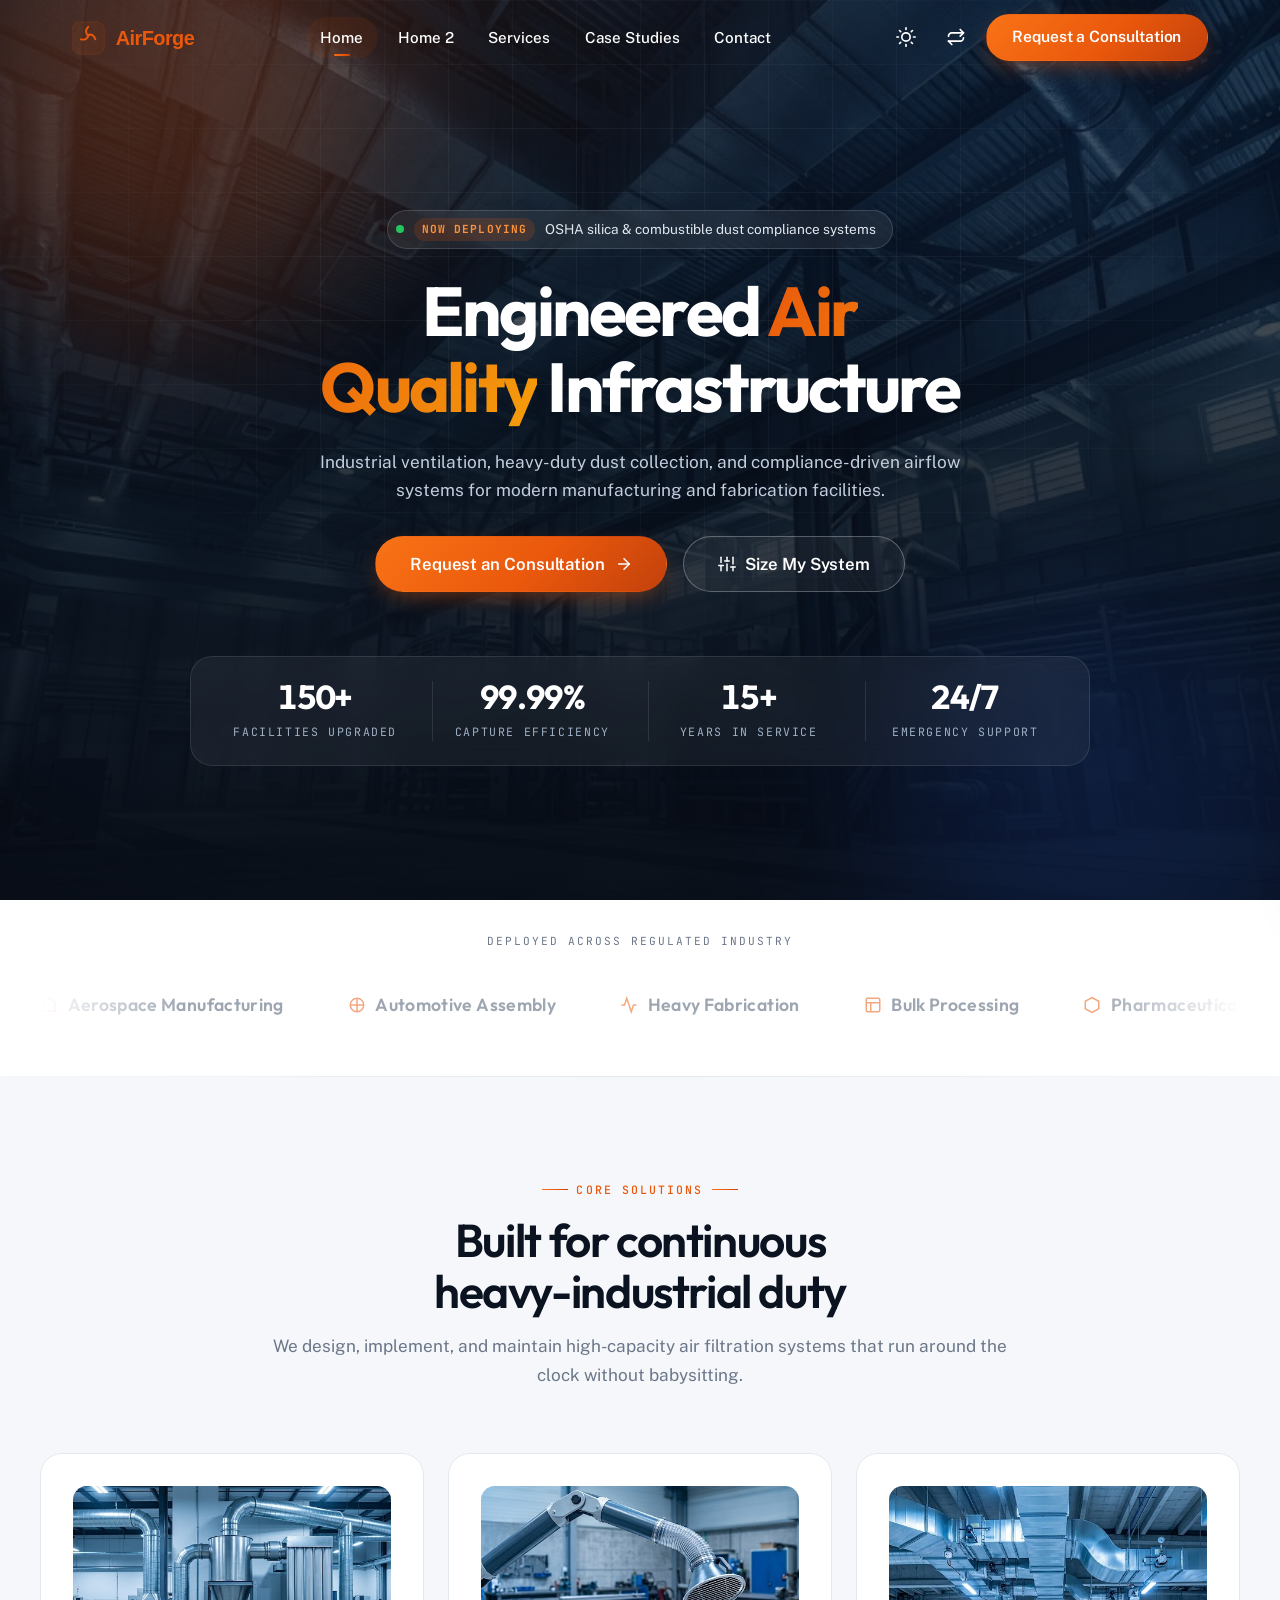
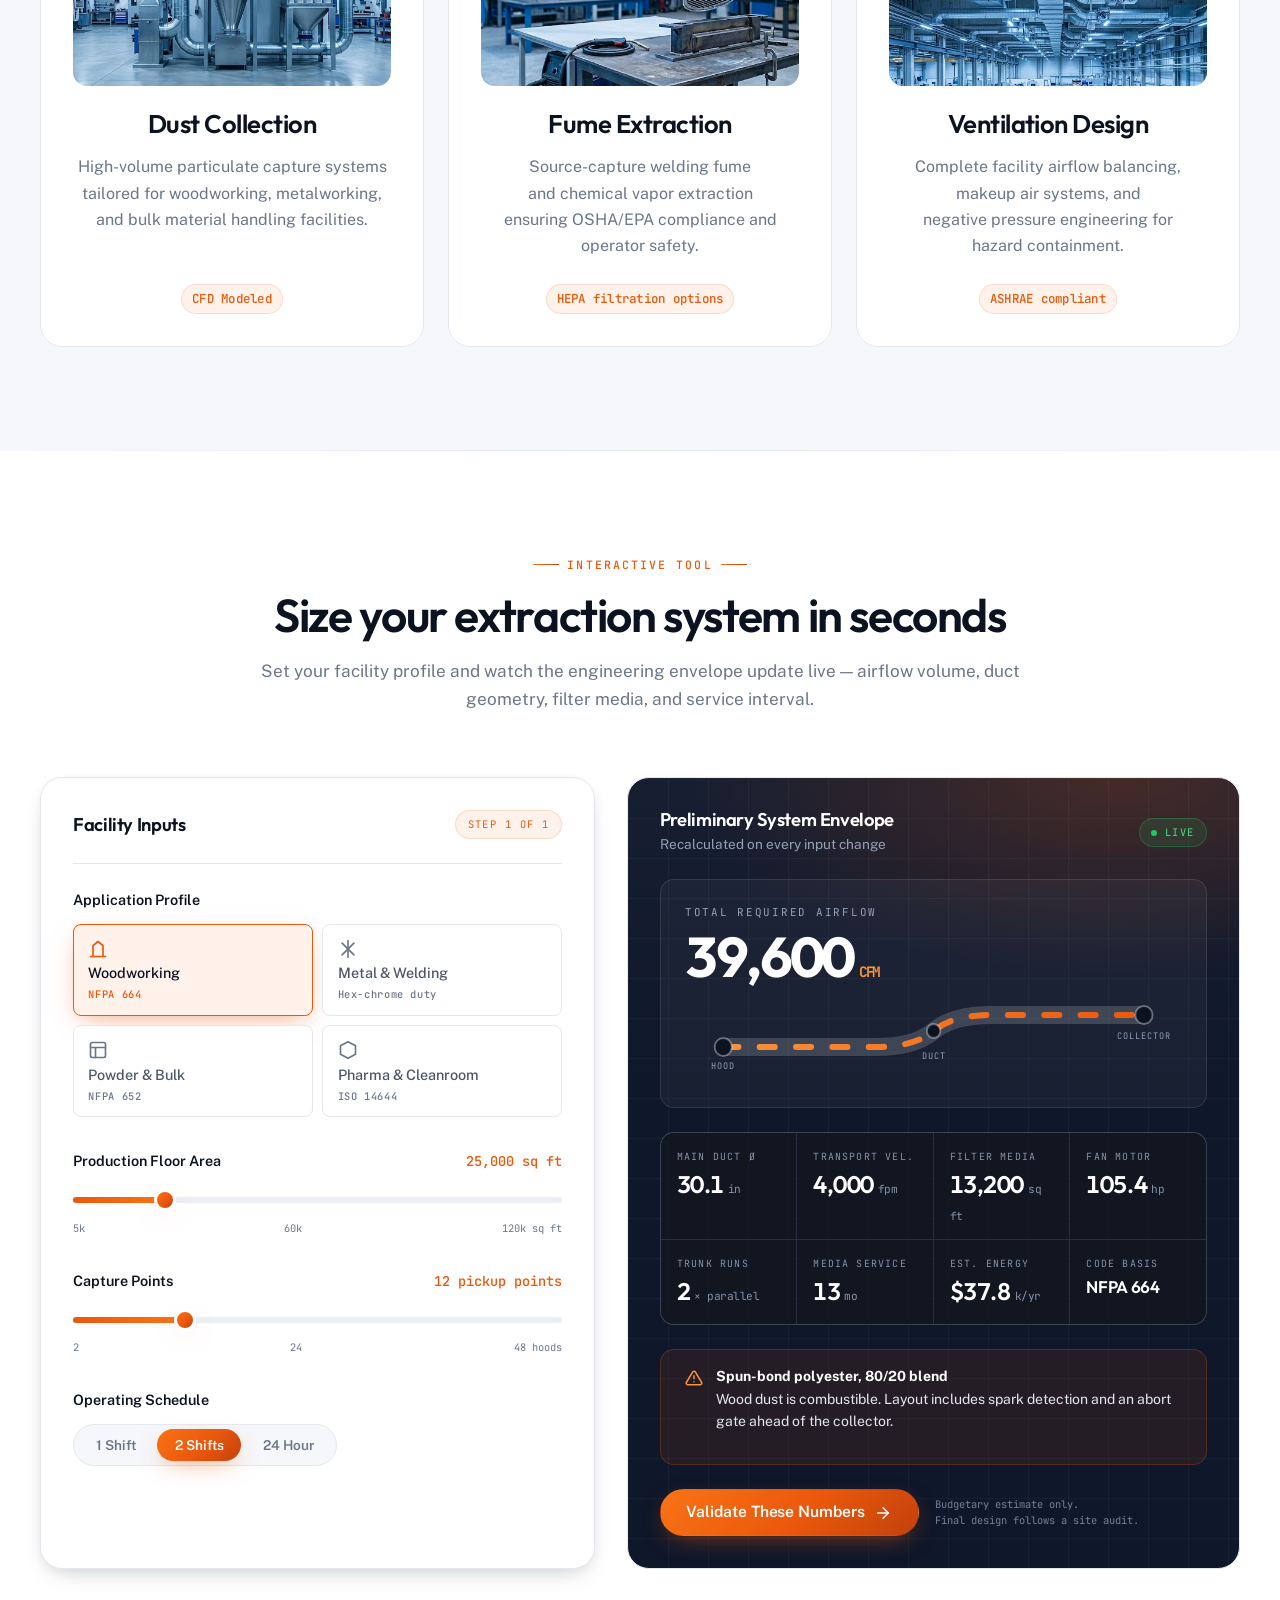
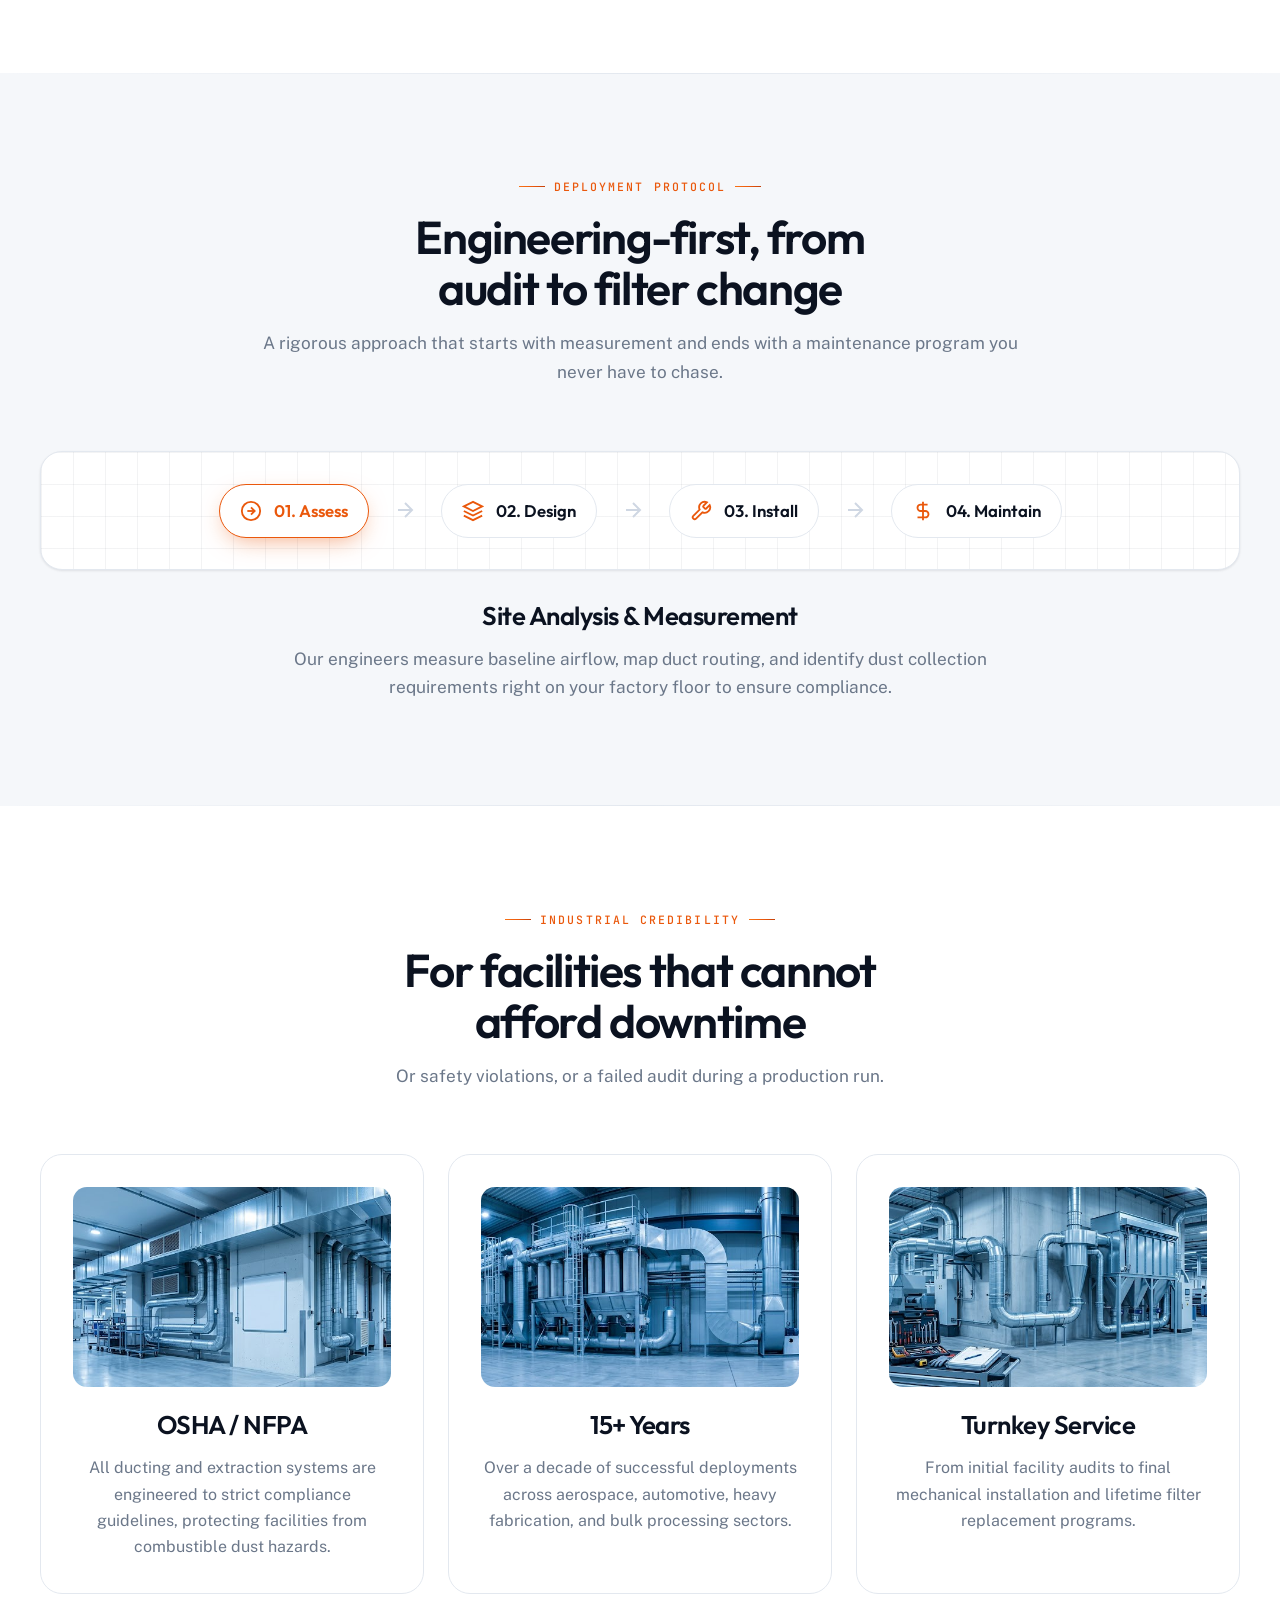
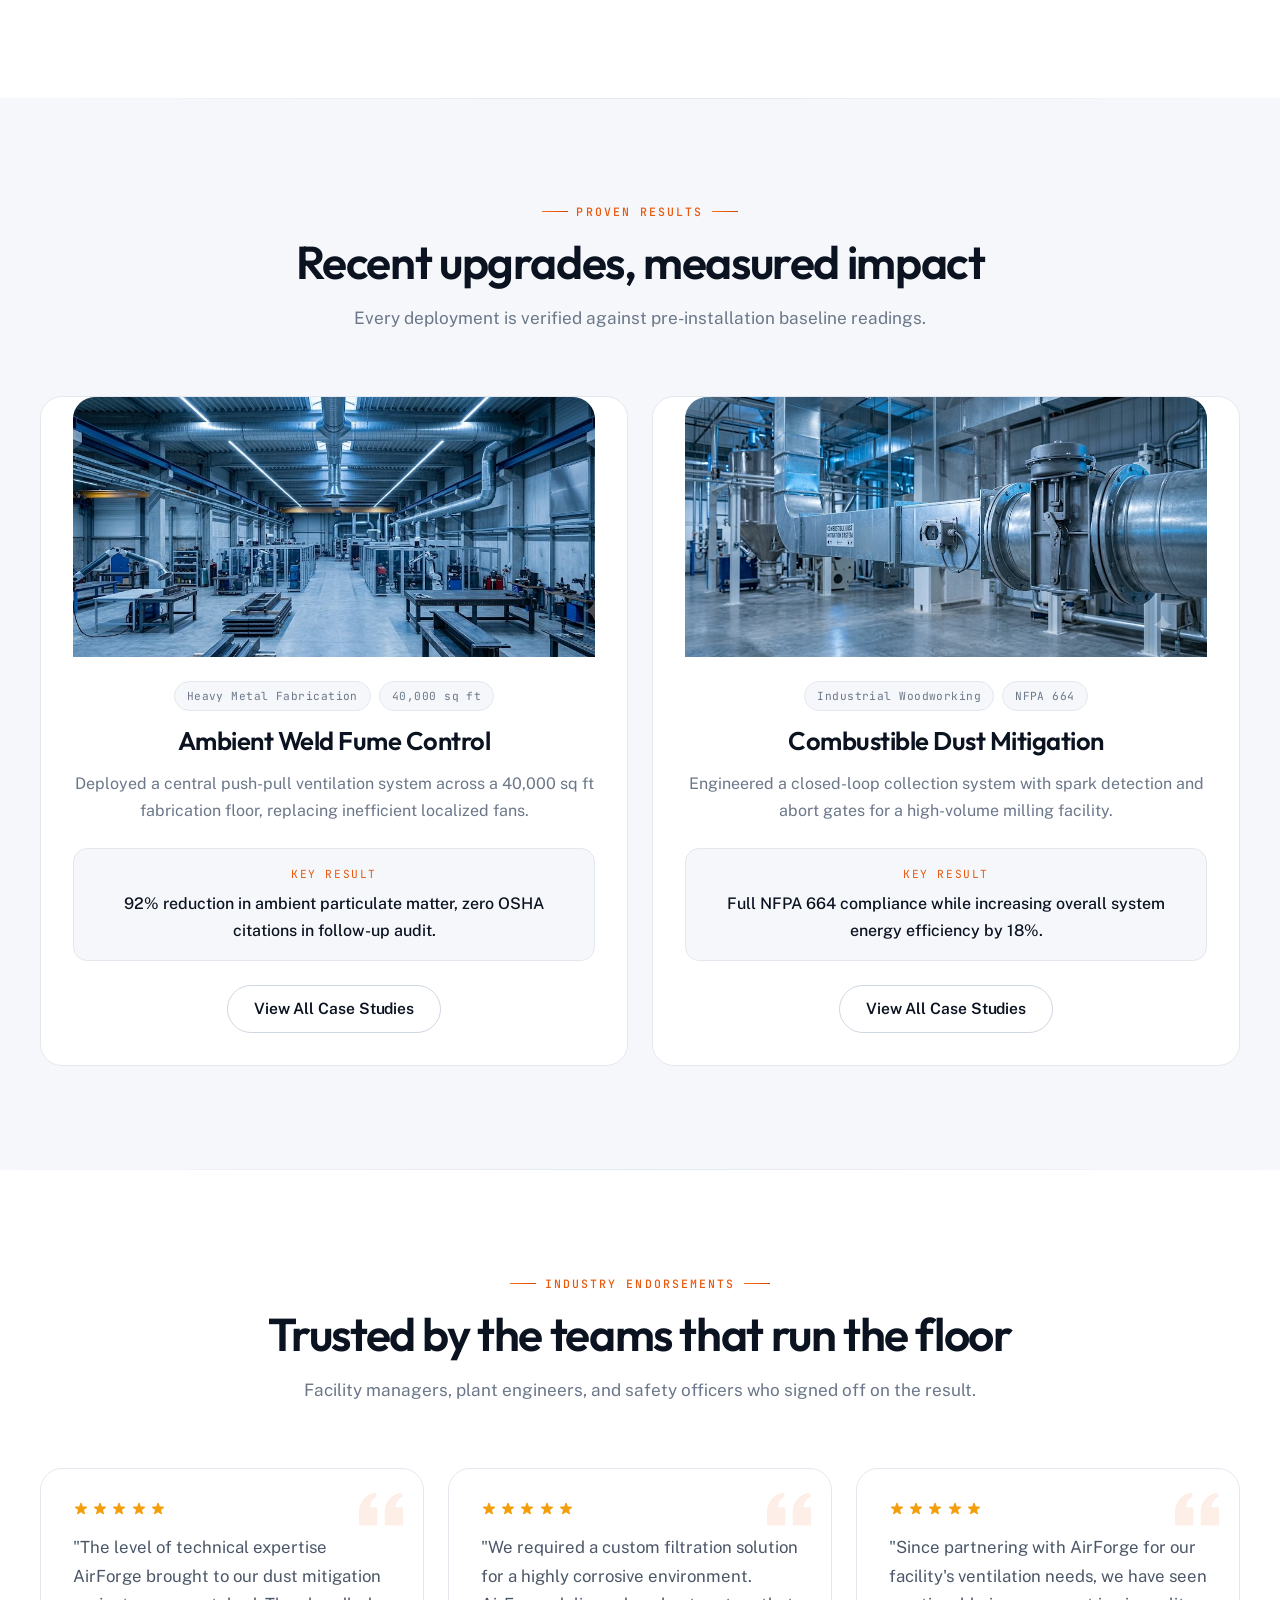
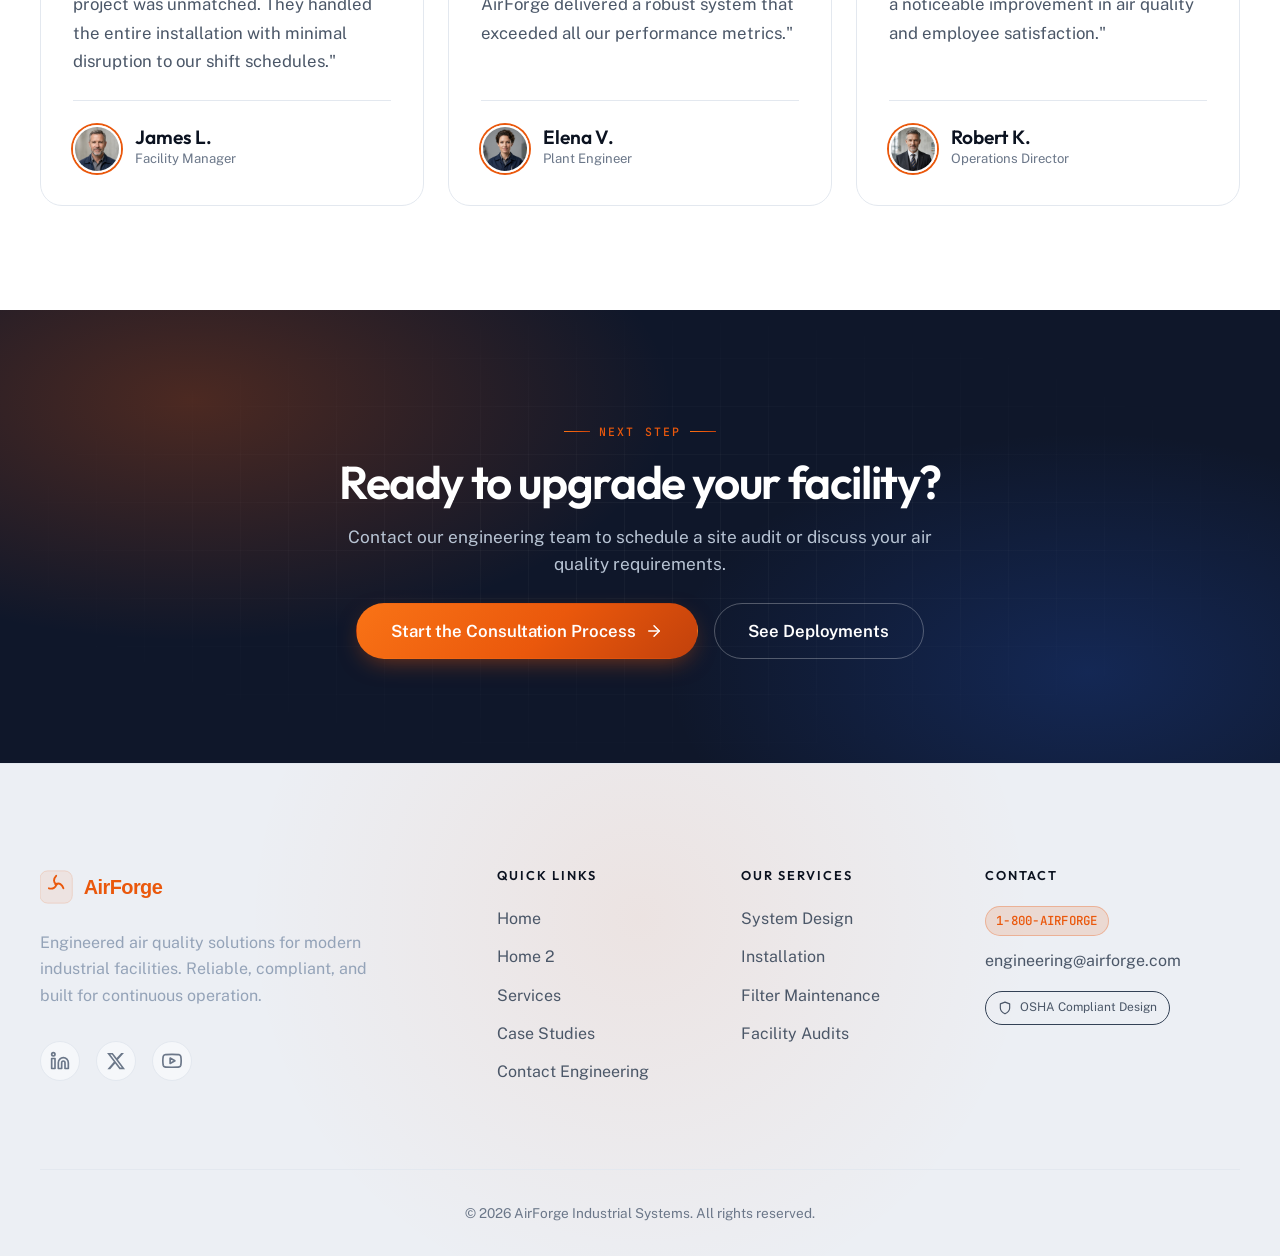
==== commit 7df61e79: "third" ====
--- a/index.html
+++ b/index.html
@@ -7,6 +7,8 @@
   <title>AirForge | Industrial Ventilation & Dust Collection Systems</title>
   <meta name="description"
     content="Engineered air-quality infrastructure for factories and industrial facilities. Dust collection, fume extraction, and ventilation systems.">
+  <link rel="icon" type="image/svg+xml" href="assets/images/favicon.svg">
+  <link rel="apple-touch-icon" href="assets/images/favicon.svg">
 
   <!-- CSS -->
   <link rel="preconnect" href="https://fonts.googleapis.com">
@@ -30,12 +32,7 @@
   <header class="navbar">
     <div class="container">
       <a href="index.html" class="navbar-brand">
-        <svg xmlns="http://www.w3.org/2000/svg" viewBox="0 0 24 24" fill="none" stroke="currentColor" stroke-width="2"
-          stroke-linecap="round" stroke-linejoin="round">
-          <path d="M12 2v20"></path>
-          <path d="M17 5H9.5a3.5 3.5 0 0 0 0 7h5a3.5 3.5 0 0 1 0 7H6"></path>
-        </svg>
-        AirForge
+        <img src="assets/images/logo.svg" alt="AirForge" class="brand-logo" width="140" height="40">
       </a>
 
       <nav class="navbar-nav">
@@ -78,12 +75,7 @@
   <div class="drawer">
     <div class="drawer-header">
       <div class="navbar-brand">
-        <svg xmlns="http://www.w3.org/2000/svg" viewBox="0 0 24 24" fill="none" stroke="currentColor" stroke-width="2"
-          stroke-linecap="round" stroke-linejoin="round">
-          <path d="M12 2v20"></path>
-          <path d="M17 5H9.5a3.5 3.5 0 0 0 0 7h5a3.5 3.5 0 0 1 0 7H6"></path>
-        </svg>
-        AirForge
+        <img src="assets/images/logo.svg" alt="AirForge" class="brand-logo" width="140" height="40">
       </div>
       <button class="btn-icon drawer-close" aria-label="Close Menu">
         <svg xmlns="http://www.w3.org/2000/svg" width="22" height="22" viewBox="0 0 24 24" fill="none"
@@ -270,8 +262,7 @@
         <div class="grid grid-3">
           <!-- Solution 1 -->
           <div class="card">
-            <img src="https://images.unsplash.com/photo-1581092160562-40aa08e78837?auto=format&fit=crop&q=80&w=600"
-              alt="Dust Collection"
+            <img src="assets/images/solution-dust-collection-system.jpg" alt="Dust Collection"
               style="width: 100%; height: 200px; object-fit: cover; border-radius: var(--radius); margin-bottom: 1.5rem;">
             <h3>Dust Collection</h3>
             <p>High-volume particulate capture systems tailored for woodworking, metalworking, and bulk material
@@ -282,8 +273,7 @@
           </div>
           <!-- Solution 2 -->
           <div class="card">
-            <img src="https://images.unsplash.com/photo-1504328345606-18bbc8c9d7d1?auto=format&fit=crop&q=80&w=600"
-              alt="Fume Extraction"
+            <img src="assets/images/solution-fume-extraction-arm.jpg" alt="Fume Extraction"
               style="width: 100%; height: 200px; object-fit: cover; border-radius: var(--radius); margin-bottom: 1.5rem;">
             <h3>Fume Extraction</h3>
             <p>Source-capture welding fume and chemical vapor extraction ensuring OSHA/EPA compliance and operator
@@ -294,8 +284,7 @@
           </div>
           <!-- Solution 3 -->
           <div class="card">
-            <img src="https://images.unsplash.com/photo-1536859355448-76f92ebdc33d?auto=format&fit=crop&q=80&w=600"
-              alt="Ventilation Design"
+            <img src="assets/images/solution-ventilation-ductwork-design.jpg" alt="Ventilation Design"
               style="width: 100%; height: 200px; object-fit: cover; border-radius: var(--radius); margin-bottom: 1.5rem;">
             <h3>Ventilation Design</h3>
             <p>Complete facility airflow balancing, makeup air systems, and negative pressure engineering for hazard
@@ -568,21 +557,29 @@
         </div>
 
         <div class="process-panels" style="margin-top: var(--space-4);">
-          <div class="process-panel active" id="process-panel-1" style="max-width: 800px; margin: 0 auto; text-align: center; display: block;">
+          <div class="process-panel active" id="process-panel-1"
+            style="max-width: 800px; margin: 0 auto; text-align: center; display: block;">
             <h3 style="margin-bottom: 1rem;">Site Analysis & Measurement</h3>
-            <p class="text-lead" style="margin-bottom: 0;">Our engineers measure baseline airflow, map duct routing, and identify dust collection requirements right on your factory floor to ensure compliance.</p>
-          </div>
-          <div class="process-panel" id="process-panel-2" style="max-width: 800px; margin: 0 auto; text-align: center; display: none;">
+            <p class="text-lead" style="margin-bottom: 0;">Our engineers measure baseline airflow, map duct routing, and
+              identify dust collection requirements right on your factory floor to ensure compliance.</p>
+          </div>
+          <div class="process-panel" id="process-panel-2"
+            style="max-width: 800px; margin: 0 auto; text-align: center; display: none;">
             <h3 style="margin-bottom: 1rem;">Custom CFD Engineering</h3>
-            <p class="text-lead" style="margin-bottom: 0;">We develop a fully customized 3D mechanical design and use computational fluid dynamics to prove the system works before it's ever built.</p>
-          </div>
-          <div class="process-panel" id="process-panel-3" style="max-width: 800px; margin: 0 auto; text-align: center; display: none;">
+            <p class="text-lead" style="margin-bottom: 0;">We develop a fully customized 3D mechanical design and use
+              computational fluid dynamics to prove the system works before it's ever built.</p>
+          </div>
+          <div class="process-panel" id="process-panel-3"
+            style="max-width: 800px; margin: 0 auto; text-align: center; display: none;">
             <h3 style="margin-bottom: 1rem;">Zero-Downtime Installation</h3>
-            <p class="text-lead" style="margin-bottom: 0;">Our specialized mechanical teams install your system during off-hours or scheduled maintenance windows so your production lines never stop.</p>
-          </div>
-          <div class="process-panel" id="process-panel-4" style="max-width: 800px; margin: 0 auto; text-align: center; display: none;">
+            <p class="text-lead" style="margin-bottom: 0;">Our specialized mechanical teams install your system during
+              off-hours or scheduled maintenance windows so your production lines never stop.</p>
+          </div>
+          <div class="process-panel" id="process-panel-4"
+            style="max-width: 800px; margin: 0 auto; text-align: center; display: none;">
             <h3 style="margin-bottom: 1rem;">Ongoing Support & Compliance</h3>
-            <p class="text-lead" style="margin-bottom: 0;">We provide 24/7 technical support, scheduled filter replacements, and annual safety audits to keep you 100% OSHA compliant.</p>
+            <p class="text-lead" style="margin-bottom: 0;">We provide 24/7 technical support, scheduled filter
+              replacements, and annual safety audits to keep you 100% OSHA compliant.</p>
           </div>
         </div>
 
@@ -600,24 +597,21 @@
 
         <div class="grid grid-3">
           <div class="card">
-            <img src="https://images.unsplash.com/photo-1581091226825-a6a2a5aee158?auto=format&fit=crop&q=80&w=600"
-              alt="OSHA / NFPA"
+            <img src="assets/images/credibility-osha-nfpa-compliance.jpg" alt="OSHA / NFPA"
               style="width: 100%; height: 200px; object-fit: cover; border-radius: var(--radius); margin-bottom: 1.5rem;">
             <h3>OSHA / NFPA</h3>
             <p>All ducting and extraction systems are engineered to strict compliance guidelines, protecting facilities
               from combustible dust hazards.</p>
           </div>
           <div class="card">
-            <img src="https://images.unsplash.com/photo-1581092160607-ee22621dd758?auto=format&fit=crop&q=80&w=600"
-              alt="15+ Years"
+            <img src="assets/images/credibility-15-years-deployment.jpg" alt="15+ Years"
               style="width: 100%; height: 200px; object-fit: cover; border-radius: var(--radius); margin-bottom: 1.5rem;">
             <h3>15+ Years</h3>
             <p>Over a decade of successful deployments across aerospace, automotive, heavy fabrication, and bulk
               processing sectors.</p>
           </div>
           <div class="card">
-            <img src="https://images.unsplash.com/photo-1581092580497-e0d23cbdf1dc?auto=format&fit=crop&q=80&w=600"
-              alt="Turnkey Service"
+            <img src="assets/images/credibility-turnkey-service-install.jpg" alt="Turnkey Service"
               style="width: 100%; height: 200px; object-fit: cover; border-radius: var(--radius); margin-bottom: 1.5rem;">
             <h3>Turnkey Service</h3>
             <p>From initial facility audits to final mechanical installation and lifetime filter replacement programs.
@@ -638,8 +632,8 @@
 
         <div class="grid grid-2">
           <div class="card" style="text-align: center; align-items: center;">
-            <img src="https://images.unsplash.com/photo-1504917595217-d4dc5ebe6122?auto=format&fit=crop&q=80&w=800"
-              alt="Factory interior with heavy machinery" class="card-img" loading="lazy">
+            <img src="assets/images/case-study-weld-fume-facility.jpg" alt="Factory interior with heavy machinery"
+              class="card-img" loading="lazy">
             <div class="card-tags">
               <span class="tag">Heavy Metal Fabrication</span>
               <span class="tag">40,000 sq ft</span>
@@ -659,8 +653,8 @@
           </div>
 
           <div class="card" style="text-align: center; align-items: center;">
-            <img src="https://images.unsplash.com/photo-1565514020179-026b92b84bb6?auto=format&fit=crop&q=80&w=800"
-              alt="Ductwork in industrial facility" class="card-img" loading="lazy">
+            <img src="assets/images/case-study-combustible-dust-ductwork.jpg" alt="Ductwork in industrial facility"
+              class="card-img" loading="lazy">
             <div class="card-tags">
               <span class="tag">Industrial Woodworking</span>
               <span class="tag">NFPA 664</span>
@@ -728,8 +722,7 @@
             <p class="quote-body">"The level of technical expertise AirForge brought to our dust mitigation project was
               unmatched. They handled the entire installation with minimal disruption to our shift schedules."</p>
             <div class="quote-author">
-              <img src="https://images.unsplash.com/photo-1560250097-0b93528c311a?auto=format&fit=crop&q=80&w=150&h=150"
-                alt="James L." loading="lazy">
+              <img src="assets/images/avatar-james-facility-manager.jpg" alt="James L." loading="lazy">
               <div>
                 <h4 style="margin-bottom: 0;">James L.</h4>
                 <div class="role">Facility Manager</div>
@@ -773,9 +766,7 @@
             <p class="quote-body">"We required a custom filtration solution for a highly corrosive environment. AirForge
               delivered a robust system that exceeded all our performance metrics."</p>
             <div class="quote-author">
-              <img
-                src="https://images.unsplash.com/photo-1573496359142-b8d87734a5a2?auto=format&fit=crop&q=80&w=150&h=150"
-                alt="Elena V." loading="lazy">
+              <img src="assets/images/avatar-elena-plant-engineer.jpg" alt="Elena V." loading="lazy">
               <div>
                 <h4 style="margin-bottom: 0;">Elena V.</h4>
                 <div class="role">Plant Engineer</div>
@@ -819,9 +810,7 @@
             <p class="quote-body">"Since partnering with AirForge for our facility's ventilation needs, we have seen a
               noticeable improvement in air quality and employee satisfaction."</p>
             <div class="quote-author">
-              <img
-                src="https://images.unsplash.com/photo-1519085360753-af0119f7cbe7?auto=format&fit=crop&q=80&w=150&h=150"
-                alt="Robert K." loading="lazy">
+              <img src="assets/images/avatar-robert-operations-director.jpg" alt="Robert K." loading="lazy">
               <div>
                 <h4 style="margin-bottom: 0;">Robert K.</h4>
                 <div class="role">Operations Director</div>
@@ -861,19 +850,25 @@
       <div class="footer-grid">
         <div class="footer-brand">
           <a href="index.html" class="navbar-brand">
-            <svg xmlns="http://www.w3.org/2000/svg" viewBox="0 0 24 24" fill="none" stroke="#ea580c" stroke-width="2"
-              stroke-linecap="round" stroke-linejoin="round">
-              <path d="M12 2v20"></path>
-              <path d="M17 5H9.5a3.5 3.5 0 0 0 0 7h5a3.5 3.5 0 0 1 0 7H6"></path>
-            </svg>
-            AirForge
-          </a>
+        <img src="assets/images/logo.svg" alt="AirForge" class="brand-logo" width="140" height="40">
+      </a>
           <p style="margin-top: var(--space-3); color: #94a3b8; max-width: 340px;">Engineered air quality solutions for
             modern industrial facilities. Reliable, compliant, and built for continuous operation.</p>
           <div class="social-links" style="margin-top: var(--space-4); display: flex; gap: 1rem;">
-            <a href="#" aria-label="LinkedIn" style="color: #94a3b8;"><svg width="20" height="20" viewBox="0 0 24 24" fill="none" stroke="currentColor" stroke-width="2" stroke-linecap="round" stroke-linejoin="round"><path d="M16 8a6 6 0 0 1 6 6v7h-4v-7a2 2 0 0 0-2-2 2 2 0 0 0-2 2v7h-4v-7a6 6 0 0 1 6-6z"></path><rect x="2" y="9" width="4" height="12"></rect><circle cx="4" cy="4" r="2"></circle></svg></a>
-            <a href="#" aria-label="Twitter" style="color: #94a3b8;"><svg width="20" height="20" viewBox="0 0 24 24" fill="none" stroke="currentColor" stroke-width="2" stroke-linecap="round" stroke-linejoin="round"><path d="M23 3a10.9 10.9 0 0 1-3.14 1.53 4.48 4.48 0 0 0-7.86 3v1A10.66 10.66 0 0 1 3 4s-4 9 5 13a11.64 11.64 0 0 1-7 2c9 5 20 0 20-11.5a4.5 4.5 0 0 0-.08-.83A7.72 7.72 0 0 0 23 3z"></path></svg></a>
-            <a href="#" aria-label="YouTube" style="color: #94a3b8;"><svg width="20" height="20" viewBox="0 0 24 24" fill="none" stroke="currentColor" stroke-width="2" stroke-linecap="round" stroke-linejoin="round"><path d="M22.54 6.42a2.78 2.78 0 0 0-1.94-2C18.88 4 12 4 12 4s-6.88 0-8.6.46a2.78 2.78 0 0 0-1.94 2A29 29 0 0 0 1 11.75a29 29 0 0 0 .46 5.33 2.78 2.78 0 0 0 1.94 2c1.72.46 8.6.46 8.6.46s6.88 0 8.6-.46a2.78 2.78 0 0 0 1.94-2 29 29 0 0 0 .46-5.33 29 29 0 0 0-.46-5.33z"></path><polygon points="9.75 15.02 15.5 11.75 9.75 8.48 9.75 15.02"></polygon></svg></a>
+            <a href="#" aria-label="LinkedIn" class="social-icon"><svg width="20" height="20" viewBox="0 0 24 24"
+                fill="none" stroke="currentColor" stroke-width="2" stroke-linecap="round" stroke-linejoin="round">
+                <path d="M16 8a6 6 0 0 1 6 6v7h-4v-7a2 2 0 0 0-2-2 2 2 0 0 0-2 2v7h-4v-7a6 6 0 0 1 6-6z"></path>
+                <rect x="2" y="9" width="4" height="12"></rect>
+                <circle cx="4" cy="4" r="2"></circle>
+              </svg></a>
+            <a href="#" aria-label="X (formerly Twitter)" class="social-icon"><svg width="20" height="20" viewBox="0 0 24 24" fill="currentColor"><path d="M18.244 2.25h3.308l-7.227 8.26 8.502 11.24H16.17l-5.214-6.817L4.99 21.75H1.68l7.73-8.835L1.254 2.25H8.08l4.713 6.231zm-1.161 17.52h1.833L7.084 4.126H5.117z"></path></svg></a>
+            <a href="#" aria-label="YouTube" class="social-icon"><svg width="20" height="20" viewBox="0 0 24 24"
+                fill="none" stroke="currentColor" stroke-width="2" stroke-linecap="round" stroke-linejoin="round">
+                <path
+                  d="M22.54 6.42a2.78 2.78 0 0 0-1.94-2C18.88 4 12 4 12 4s-6.88 0-8.6.46a2.78 2.78 0 0 0-1.94 2A29 29 0 0 0 1 11.75a29 29 0 0 0 .46 5.33 2.78 2.78 0 0 0 1.94 2c1.72.46 8.6.46 8.6.46s6.88 0 8.6-.46a2.78 2.78 0 0 0 1.94-2 29 29 0 0 0 .46-5.33 29 29 0 0 0-.46-5.33z">
+                </path>
+                <polygon points="9.75 15.02 15.5 11.75 9.75 8.48 9.75 15.02"></polygon>
+              </svg></a>
           </div>
         </div>
 
@@ -924,6 +919,12 @@
     </div>
   </footer>
 
+  <button id="backToTop" class="back-to-top" aria-label="Back to top">
+    <svg viewBox="0 0 24 24" fill="none" stroke="currentColor" stroke-width="2" stroke-linecap="round" stroke-linejoin="round">
+      <path d="M12 19V5M5 12l7-7 7 7"/>
+    </svg>
+  </button>
+
   <script src="assets/js/main.js"></script>
 </body>
 
--- a/assets/css/style.css
+++ b/assets/css/style.css
@@ -95,7 +95,9 @@
 /* --------------------------------------------------------------------------
    Reset & base
    -------------------------------------------------------------------------- */
-*, *::before, *::after {
+*,
+*::before,
+*::after {
   box-sizing: border-box;
   margin: 0;
   padding: 0;
@@ -124,21 +126,39 @@
   color: var(--color-text-heading);
 }
 
-img { max-width: 100%; display: block; }
-
-::-webkit-scrollbar { width: 10px; height: 10px; }
-::-webkit-scrollbar-track { background: var(--color-surface); }
+img {
+  max-width: 100%;
+  display: block;
+}
+
+::-webkit-scrollbar {
+  width: 10px;
+  height: 10px;
+}
+
+::-webkit-scrollbar-track {
+  background: var(--color-surface);
+}
+
 ::-webkit-scrollbar-thumb {
   background: var(--color-border-strong);
   border-radius: var(--radius-pill);
   border: 2px solid var(--color-surface);
 }
-::-webkit-scrollbar-thumb:hover { background: var(--color-accent); }
+
+::-webkit-scrollbar-thumb:hover {
+  background: var(--color-accent);
+}
 
 /* --------------------------------------------------------------------------
    Typography
    -------------------------------------------------------------------------- */
-h1, h2, h3, h4, h5, h6 {
+h1,
+h2,
+h3,
+h4,
+h5,
+h6 {
   font-family: var(--font-heading);
   color: var(--color-text-heading);
   line-height: 1.1;
@@ -147,10 +167,27 @@
   text-wrap: balance;
 }
 
-h1 { font-size: clamp(2.75rem, 5.4vw, 4.75rem); font-weight: 700; }
-h2 { font-size: clamp(2.1rem, 3.6vw, 3.15rem); font-weight: 600; }
-h3 { font-size: clamp(1.35rem, 2vw, 1.75rem); font-weight: 600; letter-spacing: -0.02em; }
-h4 { font-size: clamp(1.05rem, 1.5vw, 1.25rem); font-weight: 600; letter-spacing: -0.01em; }
+h1 {
+  font-size: clamp(2.75rem, 5.4vw, 4.75rem);
+  font-weight: 700;
+}
+
+h2 {
+  font-size: clamp(2.1rem, 3.6vw, 3.15rem);
+  font-weight: 600;
+}
+
+h3 {
+  font-size: clamp(1.35rem, 2vw, 1.75rem);
+  font-weight: 600;
+  letter-spacing: -0.02em;
+}
+
+h4 {
+  font-size: clamp(1.05rem, 1.5vw, 1.25rem);
+  font-weight: 600;
+  letter-spacing: -0.01em;
+}
 
 p {
   margin-bottom: var(--space-2);
@@ -188,7 +225,9 @@
   display: inline-block;
 }
 
-[data-theme="dark"] .text-spec { color: var(--color-accent-soft); }
+[data-theme="dark"] .text-spec {
+  color: var(--color-accent-soft);
+}
 
 /* Eyebrow label above section titles */
 .eyebrow {
@@ -239,8 +278,14 @@
   height: 1px;
   background: linear-gradient(90deg, transparent, var(--color-border), transparent);
 }
-section.bg-surface::before { top: 0; }
-section.bg-surface::after { bottom: 0; }
+
+section.bg-surface::before {
+  top: 0;
+}
+
+section.bg-surface::after {
+  bottom: 0;
+}
 
 .container {
   max-width: 1200px;
@@ -263,7 +308,10 @@
   align-items: center;
 }
 
-.section-header h2 { text-align: center; }
+.section-header h2 {
+  text-align: center;
+}
+
 .section-header p {
   text-align: center;
   font-size: 1.075rem;
@@ -290,15 +338,17 @@
   cursor: pointer;
   border: 1px solid transparent;
   transition: transform var(--transition-fast), box-shadow var(--transition-fast),
-              background-color var(--transition-fast), border-color var(--transition-fast),
-              color var(--transition-fast);
+    background-color var(--transition-fast), border-color var(--transition-fast),
+    color var(--transition-fast);
   text-align: center;
   line-height: 1.2;
   overflow: hidden;
   isolation: isolate;
 }
 
-.btn svg { flex: 0 0 auto; }
+.btn svg {
+  flex: 0 0 auto;
+}
 
 .btn-primary {
   background: var(--gradient-accent);
@@ -321,7 +371,9 @@
   box-shadow: 0 14px 32px -10px rgba(234, 88, 12, 0.7);
 }
 
-.btn-primary:hover::after { transform: translateX(120%); }
+.btn-primary:hover::after {
+  transform: translateX(120%);
+}
 
 .btn-outline {
   background-color: transparent;
@@ -366,7 +418,9 @@
   gap: var(--space-2);
 }
 
-.d-none-mobile { display: inline-flex; }
+.d-none-mobile {
+  display: inline-flex;
+}
 
 /* --------------------------------------------------------------------------
    Navbar
@@ -381,8 +435,8 @@
   border-bottom: 1px solid transparent;
   z-index: 1000;
   transition: background var(--transition-smooth), border var(--transition-smooth),
-              height var(--transition-smooth), box-shadow var(--transition-smooth),
-              backdrop-filter var(--transition-smooth);
+    height var(--transition-smooth), box-shadow var(--transition-smooth),
+    backdrop-filter var(--transition-smooth);
 }
 
 .navbar.is-scrolled {
@@ -428,7 +482,9 @@
   transition: opacity var(--transition-fast);
 }
 
-.navbar-brand:hover { opacity: 0.82; }
+.navbar-brand:hover {
+  opacity: 0.82;
+}
 
 .navbar-brand svg {
   color: var(--color-accent);
@@ -446,12 +502,17 @@
 body.nav-over-hero .navbar:not(.is-scrolled) .btn-icon {
   color: #fff;
 }
-body.nav-over-hero .navbar:not(.is-scrolled) .nav-link:hover { color: #fff; }
+
+body.nav-over-hero .navbar:not(.is-scrolled) .nav-link:hover {
+  color: #fff;
+}
+
 body.nav-over-hero .navbar:not(.is-scrolled) .navbar-brand svg {
   background: rgba(255, 255, 255, 0.12);
   border-color: rgba(255, 255, 255, 0.25);
   color: var(--color-accent-soft);
 }
+
 body.nav-over-hero .navbar:not(.is-scrolled) .btn-icon:hover {
   background: rgba(255, 255, 255, 0.14);
 }
@@ -537,7 +598,9 @@
   transition: all var(--transition-fast);
 }
 
-.hamburger:hover { background: var(--color-surface); }
+.hamburger:hover {
+  background: var(--color-surface);
+}
 
 body.nav-over-hero .navbar:not(.is-scrolled) .hamburger {
   color: #fff;
@@ -603,7 +666,9 @@
   margin-bottom: 0.25rem;
 }
 
-.drawer .nav-link.active::after { display: none; }
+.drawer .nav-link.active::after {
+  display: none;
+}
 
 .drawer-actions {
   margin-top: auto;
@@ -620,9 +685,18 @@
   border-top: 1px solid var(--color-border);
 }
 
-body.drawer-open { overflow: hidden; }
-body.drawer-open .drawer-overlay { opacity: 1; pointer-events: auto; }
-body.drawer-open .drawer { transform: translateX(-340px); }
+body.drawer-open {
+  overflow: hidden;
+}
+
+body.drawer-open .drawer-overlay {
+  opacity: 1;
+  pointer-events: auto;
+}
+
+body.drawer-open .drawer {
+  transform: translateX(-340px);
+}
 
 /* --------------------------------------------------------------------------
    Grid & cards
@@ -632,8 +706,13 @@
   gap: var(--space-3);
 }
 
-.grid-3 { grid-template-columns: repeat(3, minmax(0, 1fr)); }
-.grid-2 { grid-template-columns: repeat(auto-fit, minmax(380px, 1fr)); }
+.grid-3 {
+  grid-template-columns: repeat(3, minmax(0, 1fr));
+}
+
+.grid-2 {
+  grid-template-columns: repeat(auto-fit, minmax(380px, 1fr));
+}
 
 .card {
   position: relative;
@@ -646,7 +725,7 @@
   align-items: center;
   text-align: center;
   transition: box-shadow var(--transition-smooth), transform var(--transition-smooth),
-              border-color var(--transition-smooth);
+    border-color var(--transition-smooth);
   height: 100%;
   overflow: hidden;
   isolation: isolate;
@@ -658,7 +737,7 @@
   position: absolute;
   inset: 0;
   background: radial-gradient(420px circle at var(--mx, 50%) var(--my, 0%),
-              var(--tint-accent), transparent 60%);
+      var(--tint-accent), transparent 60%);
   opacity: 0;
   transition: opacity var(--transition-smooth);
   pointer-events: none;
@@ -671,7 +750,9 @@
   border-color: var(--color-border-strong);
 }
 
-.card:hover::before { opacity: 1; }
+.card:hover::before {
+  opacity: 1;
+}
 
 .card-icon {
   width: 56px;
@@ -685,7 +766,9 @@
   transition: transform var(--transition-smooth);
 }
 
-.card:hover .card-icon { transform: scale(1.06) rotate(-3deg); }
+.card:hover .card-icon {
+  transform: scale(1.06) rotate(-3deg);
+}
 
 .card-img {
   width: calc(100% + var(--space-4) * 2);
@@ -696,7 +779,9 @@
   transition: transform 0.6s var(--ease-out-expo);
 }
 
-.card:hover .card-img { transform: scale(1.04); }
+.card:hover .card-img {
+  transform: scale(1.04);
+}
 
 .card-tags {
   display: flex;
@@ -716,8 +801,15 @@
   border: 1px solid var(--color-border);
 }
 
-.card h3 { margin-bottom: var(--space-2); }
-.card p { margin-bottom: 0; flex-grow: 1; color: var(--color-text-muted); }
+.card h3 {
+  margin-bottom: var(--space-2);
+}
+
+.card p {
+  margin-bottom: 0;
+  flex-grow: 1;
+  color: var(--color-text-muted);
+}
 
 .card-footer {
   margin-top: var(--space-3);
@@ -732,7 +824,9 @@
   transition: background var(--transition-fast);
 }
 
-.stat-tile:hover { background: var(--tint-accent); }
+.stat-tile:hover {
+  background: var(--tint-accent);
+}
 
 .stat-value {
   font-family: var(--font-heading);
@@ -835,6 +929,7 @@
   box-shadow: var(--shadow-accent);
   transform: translateY(-3px);
 }
+
 .process-step.active {
   color: var(--color-accent);
 }
@@ -852,9 +947,18 @@
 }
 
 @media (max-width: 900px) {
-  .process-arrow { transform: rotate(90deg); }
-  .process-strip { flex-direction: column; align-items: stretch; }
-  .process-step { justify-content: center; }
+  .process-arrow {
+    transform: rotate(90deg);
+  }
+
+  .process-strip {
+    flex-direction: column;
+    align-items: stretch;
+  }
+
+  .process-step {
+    justify-content: center;
+  }
 }
 
 /* --------------------------------------------------------------------------
@@ -883,12 +987,17 @@
   border-radius: var(--radius-sm);
   color: var(--color-text-heading);
   transition: border-color var(--transition-fast), box-shadow var(--transition-fast),
-              background var(--transition-fast);
-}
-
-.form-control::placeholder { color: var(--color-text-muted); opacity: 0.7; }
-
-.form-control:hover { border-color: var(--color-accent-soft); }
+    background var(--transition-fast);
+}
+
+.form-control::placeholder {
+  color: var(--color-text-muted);
+  opacity: 0.7;
+}
+
+.form-control:hover {
+  border-color: var(--color-accent-soft);
+}
 
 .form-control:focus {
   outline: none;
@@ -896,7 +1005,9 @@
   box-shadow: var(--ring);
 }
 
-.form-control.is-invalid { border-color: #ef4444; }
+.form-control.is-invalid {
+  border-color: #ef4444;
+}
 
 .invalid-feedback {
   display: none;
@@ -905,8 +1016,13 @@
   margin-top: 0.35rem;
 }
 
-.form-control.is-invalid ~ .invalid-feedback { display: block; }
-.form-control.is-valid { border-color: #22c55e; }
+.form-control.is-invalid~.invalid-feedback {
+  display: block;
+}
+
+.form-control.is-valid {
+  border-color: #22c55e;
+}
 
 select.form-control {
   appearance: none;
@@ -947,7 +1063,9 @@
   margin-bottom: var(--space-3);
 }
 
-[data-theme="dark"] .form-success-msg { color: #4ade80; }
+[data-theme="dark"] .form-success-msg {
+  color: #4ade80;
+}
 
 /* Elevated form panel */
 .form-panel {
@@ -987,7 +1105,10 @@
   border-top: 1px solid var(--color-border-strong);
 }
 
-footer .container { position: relative; z-index: 1; }
+footer .container {
+  position: relative;
+  z-index: 1;
+}
 
 .footer-grid {
   display: grid;
@@ -996,8 +1117,14 @@
   margin-bottom: var(--space-6);
 }
 
-.footer-brand { margin-bottom: var(--space-3); }
-.footer-brand .navbar-brand { color: var(--color-text-heading); }
+.footer-brand {
+  margin-bottom: var(--space-3);
+}
+
+.footer-brand .navbar-brand {
+  color: var(--color-text-heading);
+}
+
 .footer-brand .navbar-brand svg {
   background: rgba(234, 88, 12, 0.15);
   border-color: rgba(234, 88, 12, 0.3);
@@ -1013,8 +1140,13 @@
   margin-bottom: var(--space-3);
 }
 
-.footer-links { list-style: none; }
-.footer-links li { margin-bottom: 0.75rem; }
+.footer-links {
+  list-style: none;
+}
+
+.footer-links li {
+  margin-bottom: 0.75rem;
+}
 
 .footer-links a {
   color: var(--color-text-main);
@@ -1040,28 +1172,57 @@
    Animation & reveal
    -------------------------------------------------------------------------- */
 @keyframes fadeInUp {
-  from { opacity: 0; transform: translateY(24px); }
-  to { opacity: 1; transform: translateY(0); }
+  from {
+    opacity: 0;
+    transform: translateY(24px);
+  }
+
+  to {
+    opacity: 1;
+    transform: translateY(0);
+  }
 }
 
 @keyframes floatSlow {
-  0%, 100% { transform: translate(0, 0) scale(1); }
-  50% { transform: translate(24px, -28px) scale(1.06); }
+
+  0%,
+  100% {
+    transform: translate(0, 0) scale(1);
+  }
+
+  50% {
+    transform: translate(24px, -28px) scale(1.06);
+  }
 }
 
 @keyframes pulseRing {
-  0% { box-shadow: 0 0 0 0 rgba(234, 88, 12, 0.45); }
-  70% { box-shadow: 0 0 0 14px rgba(234, 88, 12, 0); }
-  100% { box-shadow: 0 0 0 0 rgba(234, 88, 12, 0); }
+  0% {
+    box-shadow: 0 0 0 0 rgba(234, 88, 12, 0.45);
+  }
+
+  70% {
+    box-shadow: 0 0 0 14px rgba(234, 88, 12, 0);
+  }
+
+  100% {
+    box-shadow: 0 0 0 0 rgba(234, 88, 12, 0);
+  }
 }
 
 @keyframes marquee {
-  from { transform: translateX(0); }
-  to { transform: translateX(-50%); }
+  from {
+    transform: translateX(0);
+  }
+
+  to {
+    transform: translateX(-50%);
+  }
 }
 
 @keyframes dashFlow {
-  to { stroke-dashoffset: -400; }
+  to {
+    stroke-dashoffset: -400;
+  }
 }
 
 .animate-fade-up {
@@ -1069,10 +1230,21 @@
   will-change: transform, opacity;
 }
 
-.delay-100 { animation-delay: 100ms; }
-.delay-200 { animation-delay: 200ms; }
-.delay-300 { animation-delay: 300ms; }
-.delay-400 { animation-delay: 400ms; }
+.delay-100 {
+  animation-delay: 100ms;
+}
+
+.delay-200 {
+  animation-delay: 200ms;
+}
+
+.delay-300 {
+  animation-delay: 300ms;
+}
+
+.delay-400 {
+  animation-delay: 400ms;
+}
 
 /* Scroll-triggered reveal (class applied by main.js) */
 [data-reveal] {
@@ -1089,13 +1261,20 @@
 }
 
 @media (prefers-reduced-motion: reduce) {
-  *, *::before, *::after {
+
+  *,
+  *::before,
+  *::after {
     animation-duration: 0.01ms !important;
     animation-iteration-count: 1 !important;
     transition-duration: 0.01ms !important;
     scroll-behavior: auto !important;
   }
-  [data-reveal] { opacity: 1; transform: none; }
+
+  [data-reveal] {
+    opacity: 1;
+    transform: none;
+  }
 }
 
 /* --------------------------------------------------------------------------
@@ -1118,8 +1297,8 @@
 .hero-bg {
   position: absolute;
   inset: 0;
-  background: url('https://images.unsplash.com/photo-1581091226825-a6a2a5aee158?auto=format&fit=crop&q=80&w=2400') center/cover;
-  opacity: 0.32;
+  background: url('../images/hero-main-facility-backdrop.jpg') center/cover;
+  opacity: 1;
   z-index: -3;
   transform: scale(1.06);
 }
@@ -1163,10 +1342,23 @@
   pointer-events: none;
 }
 
-.hero-orb.orb-1 { background: rgba(234, 88, 12, 0.5); top: -120px; left: -80px; }
-.hero-orb.orb-2 { background: rgba(37, 99, 235, 0.35); bottom: -160px; right: -60px; animation-delay: -6s; }
-
-.hero-section .container { position: relative; z-index: 1; }
+.hero-orb.orb-1 {
+  background: rgba(234, 88, 12, 0.5);
+  top: -120px;
+  left: -80px;
+}
+
+.hero-orb.orb-2 {
+  background: rgba(37, 99, 235, 0.35);
+  bottom: -160px;
+  right: -60px;
+  animation-delay: -6s;
+}
+
+.hero-section .container {
+  position: relative;
+  z-index: 1;
+}
 
 .hero-section h1 {
   color: #fff;
@@ -1257,9 +1449,13 @@
   color: #fff;
 }
 
-.hero-trust .stat-label { color: #9fb0c4; }
-
-.hero-trust > div + div { border-left: 1px solid rgba(255, 255, 255, 0.1); }
+.hero-trust .stat-label {
+  color: #9fb0c4;
+}
+
+.hero-trust>div+div {
+  border-left: 1px solid rgba(255, 255, 255, 0.1);
+}
 
 /* Split hero (home2) */
 .hero-split {
@@ -1286,7 +1482,9 @@
   z-index: -1;
 }
 
-.hero-split .hero-orb { opacity: 0.22; }
+.hero-split .hero-orb {
+  opacity: 0.22;
+}
 
 .hero-visual {
   position: relative;
@@ -1303,7 +1501,9 @@
   transition: transform 0.9s var(--ease-out-expo);
 }
 
-.hero-visual:hover img { transform: scale(1.05); }
+.hero-visual:hover img {
+  transform: scale(1.05);
+}
 
 /* Floating glass readout over the hero image */
 .hero-float-card {
@@ -1377,7 +1577,9 @@
   animation: marquee 32s linear infinite;
 }
 
-.marquee:hover .marquee-track { animation-play-state: paused; }
+.marquee:hover .marquee-track {
+  animation-play-state: paused;
+}
 
 .marquee-item {
   font-family: var(--font-heading);
@@ -1393,8 +1595,15 @@
   transition: opacity var(--transition-fast), color var(--transition-fast);
 }
 
-.marquee-item:hover { opacity: 1; color: var(--color-accent); }
-.marquee-item svg { color: var(--color-accent); opacity: 0.8; }
+.marquee-item:hover {
+  opacity: 1;
+  color: var(--color-accent);
+}
+
+.marquee-item svg {
+  color: var(--color-accent);
+  opacity: 0.8;
+}
 
 /* --------------------------------------------------------------------------
    Service blocks
@@ -1407,8 +1616,13 @@
   margin-bottom: var(--space-8);
 }
 
-.service-block:nth-child(even) { direction: rtl; }
-.service-block:nth-child(even) > * { direction: ltr; }
+.service-block:nth-child(even) {
+  direction: rtl;
+}
+
+.service-block:nth-child(even)>* {
+  direction: ltr;
+}
 
 .service-block-img {
   width: 100%;
@@ -1420,7 +1634,9 @@
   transition: transform 0.7s var(--ease-out-expo), box-shadow var(--transition-smooth);
 }
 
-.service-block-img:hover { transform: translateY(-6px); }
+.service-block-img:hover {
+  transform: translateY(-6px);
+}
 
 /* --------------------------------------------------------------------------
    Testimonials
@@ -1435,7 +1651,7 @@
   display: flex;
   flex-direction: column;
   transition: transform var(--transition-smooth), box-shadow var(--transition-smooth),
-              border-color var(--transition-smooth);
+    border-color var(--transition-smooth);
 }
 
 .quote-card:hover {
@@ -1524,23 +1740,52 @@
   z-index: -1;
 }
 
-.cta-band h2 { color: #fff; }
-.cta-band .text-lead { color: #b8c4d4; max-width: 620px; margin-inline: auto; }
+.cta-band h2 {
+  color: #fff;
+}
+
+.cta-band .text-lead {
+  color: #b8c4d4;
+  max-width: 620px;
+  margin-inline: auto;
+}
 
 /* --------------------------------------------------------------------------
    Responsive
    -------------------------------------------------------------------------- */
 @media (max-width: 1024px) {
-  .navbar-nav { display: none; }
-  .navbar .btn-primary { display: none; }
-  .navbar .theme-toggle { display: none; }
-  .navbar .rtl-toggle { display: none; }
-  .hamburger { display: flex; }
-  .footer-grid { grid-template-columns: 1fr 1fr; }
-  .service-block-img { height: 340px; }
+  .navbar-nav {
+    display: none;
+  }
+
+  .navbar .btn-primary {
+    display: none;
+  }
+
+  .navbar .theme-toggle {
+    display: none;
+  }
+
+  .navbar .rtl-toggle {
+    display: none;
+  }
+
+  .hamburger {
+    display: flex;
+  }
+
+  .footer-grid {
+    grid-template-columns: 1fr 1fr;
+  }
+
+  .service-block-img {
+    height: 340px;
+  }
 
   /* Case studies index only: six cards read better 2-up on tablet landscape */
-  .grid-cases { grid-template-columns: repeat(2, minmax(0, 1fr)); }
+  .grid-cases {
+    grid-template-columns: repeat(2, minmax(0, 1fr));
+  }
 }
 
 @media (max-width: 768px) {
@@ -1549,39 +1794,84 @@
     --space-6: 3rem;
   }
 
-  section { padding-left: var(--space-3); padding-right: var(--space-3); }
-
-  .grid-2 { grid-template-columns: 1fr; }
+  section {
+    padding-left: var(--space-3);
+    padding-right: var(--space-3);
+  }
+
+  .grid-2 {
+    grid-template-columns: 1fr;
+  }
 
   /* Three-up card sections drop to 2 across; a lone final card centers */
-  .grid-3 { grid-template-columns: repeat(2, minmax(0, 1fr)); }
-  .grid-3 > *:last-child:nth-child(odd) {
+  .grid-3 {
+    grid-template-columns: repeat(2, minmax(0, 1fr));
+  }
+
+  .grid-3>*:last-child:nth-child(odd) {
     grid-column: 1 / -1;
     width: calc(50% - (var(--space-3) / 2));
     margin-inline: auto;
   }
 
   /* Footer grid remains 2x2 here */
-  .footer-brand { display: flex; flex-direction: column; align-items: center; }
-  .footer-links a:hover { padding-left: 0; }
-
-  .hero-section { min-height: auto; padding-top: calc(76px + var(--space-5)); }
-  .hero-trust { grid-template-columns: 1fr 1fr; }
-  .hero-trust > div + div { border-left: none; border-top: none; }
-  .hero-trust > div:nth-child(even) { border-left: 1px solid rgba(255, 255, 255, 0.1); }
-  .hero-trust > div:nth-child(n+3) { border-top: 1px solid rgba(255, 255, 255, 0.1); }
-  .scroll-cue { display: none; }
-
-  .service-block { grid-template-columns: 1fr; }
-  .service-block:nth-child(even) { direction: ltr; }
-
-  .form-panel { padding: var(--space-3); }
+  .footer-brand {
+    display: flex;
+    flex-direction: column;
+    align-items: flex-start;
+  }
+
+  .footer-links a:hover {
+    padding-left: 0;
+  }
+
+  .hero-section {
+    min-height: auto;
+    padding-top: calc(76px + var(--space-5));
+  }
+
+  .hero-trust {
+    grid-template-columns: 1fr 1fr;
+  }
+
+  .hero-trust>div+div {
+    border-left: none;
+    border-top: none;
+  }
+
+  .hero-trust>div:nth-child(even) {
+    border-left: 1px solid rgba(255, 255, 255, 0.1);
+  }
+
+  .hero-trust>div:nth-child(n+3) {
+    border-top: 1px solid rgba(255, 255, 255, 0.1);
+  }
+
+  .scroll-cue {
+    display: none;
+  }
+
+  .service-block {
+    grid-template-columns: 1fr;
+  }
+
+  .service-block:nth-child(even) {
+    direction: ltr;
+  }
+
+  .form-panel {
+    padding: var(--space-3);
+  }
 }
 
 @media (max-width: 560px) {
+
   /* Single column on phones */
-  .grid-3 { grid-template-columns: 1fr; }
-  .grid-3 > *:last-child:nth-child(odd) {
+  .grid-3 {
+    grid-template-columns: 1fr;
+  }
+
+  .grid-3>*:last-child:nth-child(odd) {
     grid-column: auto;
     width: auto;
     margin-inline: 0;
@@ -1589,15 +1879,28 @@
 }
 
 @media (max-width: 400px) {
-  .card { padding: var(--space-3); }
+  .card {
+    padding: var(--space-3);
+  }
+
   .card-img {
     width: calc(100% + var(--space-3) * 2);
     margin: calc(var(--space-3) * -1) calc(var(--space-3) * -1) var(--space-3);
     height: 210px;
   }
-  .drawer { width: 100%; right: -100%; }
-  body.drawer-open .drawer { transform: translateX(-100%); }
-  .hero-actions .btn { width: 100%; }
+
+  .drawer {
+    width: 100%;
+    right: -100%;
+  }
+
+  body.drawer-open .drawer {
+    transform: translateX(-100%);
+  }
+
+  .hero-actions .btn {
+    width: 100%;
+  }
 }
 
 /* ==========================================================================
@@ -1628,7 +1931,10 @@
   border-bottom: 1px solid var(--color-border);
 }
 
-.cfg-panel-head h3 { margin-bottom: 0; font-size: 1.15rem; }
+.cfg-panel-head h3 {
+  margin-bottom: 0;
+  font-size: 1.15rem;
+}
 
 .cfg-chip {
   font-family: var(--font-mono);
@@ -1643,8 +1949,13 @@
   white-space: nowrap;
 }
 
-.cfg-field { margin-bottom: var(--space-4); }
-.cfg-field:last-child { margin-bottom: 0; }
+.cfg-field {
+  margin-bottom: var(--space-4);
+}
+
+.cfg-field:last-child {
+  margin-bottom: 0;
+}
 
 .cfg-field-label {
   display: flex;
@@ -1692,7 +2003,11 @@
   transition: all var(--transition-fast);
 }
 
-.cfg-option svg { color: var(--color-text-muted); transition: color var(--transition-fast); }
+.cfg-option svg {
+  color: var(--color-text-muted);
+  transition: color var(--transition-fast);
+}
+
 .cfg-option small {
   font-family: var(--font-mono);
   font-size: 0.65rem;
@@ -1713,7 +2028,9 @@
 }
 
 .cfg-option.is-active svg,
-.cfg-option.is-active small { color: var(--color-accent); }
+.cfg-option.is-active small {
+  color: var(--color-accent);
+}
 
 /* Range slider */
 .cfg-range {
@@ -1740,8 +2057,14 @@
   transition: transform var(--transition-fast);
 }
 
-.cfg-range::-webkit-slider-thumb:hover { transform: scale(1.15); }
-.cfg-range:active::-webkit-slider-thumb { cursor: grabbing; transform: scale(1.05); }
+.cfg-range::-webkit-slider-thumb:hover {
+  transform: scale(1.15);
+}
+
+.cfg-range:active::-webkit-slider-thumb {
+  cursor: grabbing;
+  transform: scale(1.05);
+}
 
 .cfg-range::-moz-range-thumb {
   width: 20px;
@@ -1785,7 +2108,9 @@
   transition: all var(--transition-fast);
 }
 
-.cfg-toggle button:hover { color: var(--color-text-heading); }
+.cfg-toggle button:hover {
+  color: var(--color-text-heading);
+}
 
 .cfg-toggle button.is-active {
   background: var(--gradient-accent);
@@ -1837,8 +2162,17 @@
   flex-wrap: wrap;
 }
 
-.cfg-results-head h3 { color: #fff; margin-bottom: 0.15rem; font-size: 1.15rem; }
-.cfg-results-head p { color: #93a3b8; margin-bottom: 0; font-size: 0.85rem; }
+.cfg-results-head h3 {
+  color: #fff;
+  margin-bottom: 0.15rem;
+  font-size: 1.15rem;
+}
+
+.cfg-results-head p {
+  color: #93a3b8;
+  margin-bottom: 0;
+  font-size: 0.85rem;
+}
 
 .cfg-live {
   display: inline-flex;
@@ -1951,7 +2285,9 @@
   transition: background var(--transition-fast);
 }
 
-.cfg-metric:hover { background: rgba(234, 88, 12, 0.1); }
+.cfg-metric:hover {
+  background: rgba(234, 88, 12, 0.1);
+}
 
 .cfg-metric .k {
   font-family: var(--font-mono);
@@ -1994,8 +2330,17 @@
   line-height: 1.55;
 }
 
-.cfg-note svg { flex: 0 0 auto; color: var(--color-accent-soft); margin-top: 3px; }
-.cfg-note b { color: #fff; display: block; margin-bottom: 0.1rem; }
+.cfg-note svg {
+  flex: 0 0 auto;
+  color: var(--color-accent-soft);
+  margin-top: 3px;
+}
+
+.cfg-note b {
+  color: #fff;
+  display: block;
+  margin-bottom: 0.1rem;
+}
 
 .cfg-actions {
   display: flex;
@@ -2098,7 +2443,9 @@
   animation: dashFlow 2.4s linear infinite;
 }
 
-.anatomy-svg .hotspot { cursor: pointer; }
+.anatomy-svg .hotspot {
+  cursor: pointer;
+}
 
 .anatomy-svg .hotspot .body {
   fill: rgba(11, 18, 32, 0.92);
@@ -2136,23 +2483,42 @@
   transition: opacity 0.25s ease;
 }
 
-.anatomy-svg .hotspot:hover .body { stroke: rgba(249, 115, 22, 0.75); }
-.anatomy-svg .hotspot:hover .glyph { stroke: #fb923c; }
+.anatomy-svg .hotspot:hover .body {
+  stroke: rgba(249, 115, 22, 0.75);
+}
+
+.anatomy-svg .hotspot:hover .glyph {
+  stroke: #fb923c;
+}
 
 .anatomy-svg .hotspot.is-active .body {
   fill: rgba(234, 88, 12, 0.18);
   stroke: #f97316;
 }
-.anatomy-svg .hotspot.is-active .glyph { stroke: #fff; }
-.anatomy-svg .hotspot.is-active .label { fill: #fb923c; }
+
+.anatomy-svg .hotspot.is-active .glyph {
+  stroke: #fff;
+}
+
+.anatomy-svg .hotspot.is-active .label {
+  fill: #fb923c;
+}
+
 .anatomy-svg .hotspot.is-active .ring {
   opacity: 1;
   animation: anatPulse 2s ease-out infinite;
 }
 
 @keyframes anatPulse {
-  0% { opacity: 0.85; transform: scale(1); }
-  100% { opacity: 0; transform: scale(1.45); }
+  0% {
+    opacity: 0.85;
+    transform: scale(1);
+  }
+
+  100% {
+    opacity: 0;
+    transform: scale(1.45);
+  }
 }
 
 /* Load slider row */
@@ -2275,7 +2641,9 @@
   box-shadow: var(--shadow-accent);
 }
 
-.anatomy-detail-body { flex: 1; }
+.anatomy-detail-body {
+  flex: 1;
+}
 
 .anatomy-detail-body.is-swapping {
   opacity: 0;
@@ -2296,8 +2664,14 @@
   margin-bottom: 0.5rem;
 }
 
-.anatomy-detail h3 { margin-bottom: 0.65rem; }
-.anatomy-detail p { color: var(--color-text-muted); margin-bottom: var(--space-3); }
+.anatomy-detail h3 {
+  margin-bottom: 0.65rem;
+}
+
+.anatomy-detail p {
+  color: var(--color-text-muted);
+  margin-bottom: var(--space-3);
+}
 
 .anatomy-specs {
   list-style: none;
@@ -2314,7 +2688,9 @@
   font-size: 0.9rem;
 }
 
-.anatomy-specs .sk { color: var(--color-text-muted); }
+.anatomy-specs .sk {
+  color: var(--color-text-muted);
+}
 
 .anatomy-specs .sv {
   font-family: var(--font-mono);
@@ -2336,10 +2712,16 @@
   text-transform: uppercase;
 }
 
-.anatomy-hint svg { color: var(--color-accent); }
+.anatomy-hint svg {
+  color: var(--color-accent);
+}
 
 @media (max-width: 960px) {
-  .configurator, .anatomy { grid-template-columns: 1fr; }
+
+  .configurator,
+  .anatomy {
+    grid-template-columns: 1fr;
+  }
 }
 
 /* ==========================================================================
@@ -2391,7 +2773,9 @@
   margin: 0 auto;
 }
 
-.page-hero .eyebrow { color: var(--color-accent-soft); }
+.page-hero .eyebrow {
+  color: var(--color-accent-soft);
+}
 
 .page-hero .tag {
   background: rgba(255, 255, 255, 0.08);
@@ -2399,10 +2783,14 @@
   border-color: rgba(255, 255, 255, 0.18);
 }
 
-.page-hero .card-tags { justify-content: center; }
+.page-hero .card-tags {
+  justify-content: center;
+}
 
 @media (max-width: 768px) {
-  .page-hero { padding-top: calc(76px + var(--space-5)); }
+  .page-hero {
+    padding-top: calc(76px + var(--space-5));
+  }
 }
 
 /* Form fields pair up inside the panel even though the column is narrow */
@@ -2416,7 +2804,9 @@
   margin-top: var(--space-5);
 }
 
-.case-study-details h2:first-child { margin-top: 0; }
+.case-study-details h2:first-child {
+  margin-top: 0;
+}
 
 .case-study-details ul {
   padding-left: 1.25rem;
@@ -2428,7 +2818,34 @@
   padding-left: 0.35rem;
 }
 
-.case-study-details ul li::marker { color: var(--color-accent); }
+.case-study-details ul li::marker {
+  color: var(--color-accent);
+}
+
+.case-study-grid {
+  display: grid;
+  grid-template-columns: 2fr 1fr;
+  gap: var(--space-6);
+}
+
+.case-study-sidebar {
+  background: var(--color-surface);
+  padding: 2rem;
+  border-radius: var(--radius);
+  border: 1px solid var(--color-border);
+  position: sticky;
+  top: 100px;
+}
+
+@media (max-width: 960px) {
+  .case-study-grid {
+    grid-template-columns: 1fr;
+  }
+
+  .case-study-sidebar {
+    position: static;
+  }
+}
 
 /* ==========================================================================
    Interactive modules — layout stability
@@ -2478,7 +2895,9 @@
 }
 
 @media (max-width: 620px) {
-  .cfg-note { min-height: 168px; }
+  .cfg-note {
+    min-height: 168px;
+  }
 }
 
 /* Same idea for the readouts above each slider and the live telemetry row. */
@@ -2513,14 +2932,20 @@
 }
 
 @media (max-width: 420px) {
-  .cfg-options { grid-template-columns: 1fr; }
-  .cfg-option { min-height: 0; }
+  .cfg-options {
+    grid-template-columns: 1fr;
+  }
+
+  .cfg-option {
+    min-height: 0;
+  }
 }
 
 @media (max-width: 768px) {
   .order-first-mobile {
     order: -1 !important;
   }
+
   .text-center-mobile {
     text-align: center !important;
     justify-content: center !important;
@@ -2536,9 +2961,11 @@
   box-shadow: var(--shadow-sm);
   transition: all var(--transition-fast);
 }
+
 details.faq-item:hover {
   border-color: var(--color-accent);
 }
+
 details.faq-item summary {
   font-weight: 600;
   font-family: var(--font-heading);
@@ -2551,16 +2978,20 @@
   align-items: center;
   color: var(--color-text-heading);
 }
+
 details.faq-item summary::-webkit-details-marker {
   display: none;
 }
+
 details.faq-item summary .faq-icon {
   transition: transform var(--transition-fast);
   color: var(--color-accent);
 }
+
 details.faq-item[open] summary .faq-icon {
   transform: rotate(180deg);
 }
+
 details.faq-item p {
   margin-top: 1rem;
   margin-bottom: 0;
@@ -2577,6 +3008,7 @@
   transition: all var(--transition-fast);
   cursor: default;
 }
+
 .trust-badge span {
   color: var(--color-accent);
   font-size: 0.4em;
@@ -2586,10 +3018,12 @@
   font-weight: 800;
   transition: all var(--transition-fast);
 }
+
 .trust-badge:hover {
   transform: translateY(-2px);
   color: var(--color-accent);
 }
+
 .trust-badge:hover span {
   color: var(--color-text-heading);
 }
@@ -2603,7 +3037,7 @@
   position: relative;
   overflow: hidden;
   isolation: isolate;
-  background: var(--color-surface) url('https://images.unsplash.com/photo-1565793298595-6a879b1d9492?auto=format&fit=crop&q=80&w=2400') center/cover no-repeat;
+  background: var(--color-surface) url('../images/hero2.jpg') center/cover no-repeat;
   color: var(--color-text-main);
   border-bottom: 1px solid var(--color-border);
   padding: calc(76px + var(--space-6)) var(--space-4) var(--space-6);
@@ -2638,18 +3072,19 @@
   right: -12%;
   width: 46%;
   height: 140%;
-  background: repeating-linear-gradient(
-    64deg,
-    var(--tint-accent-strong) 0 2px,
-    transparent 2px 22px
-  );
+  background: repeating-linear-gradient(64deg,
+      var(--tint-accent-strong) 0 2px,
+      transparent 2px 22px);
   mask-image: radial-gradient(ellipse 70% 70% at 70% 40%, #000 10%, transparent 72%);
   -webkit-mask-image: radial-gradient(ellipse 70% 70% at 70% 40%, #000 10%, transparent 72%);
   z-index: -1;
   pointer-events: none;
 }
 
-.hero-alt .container { position: relative; z-index: 1; }
+.hero-alt .container {
+  position: relative;
+  z-index: 1;
+}
 
 /* masthead line */
 .hero-alt-meta {
@@ -2749,11 +3184,14 @@
   border-top: 1px solid var(--color-border-strong);
 }
 
-.hero-alt-specs > div {
+.hero-alt-specs>div {
   padding: var(--space-3) var(--space-3) 0;
   text-align: center;
 }
-.hero-alt-specs > div + div { border-left: 1px solid var(--color-border); }
+
+.hero-alt-specs>div+div {
+  border-left: 1px solid var(--color-border);
+}
 
 .hero-alt-specs .spec-value {
   font-family: var(--font-heading);
@@ -2774,31 +3212,186 @@
 }
 
 @media (max-width: 900px) {
-  .hero-alt-specs { grid-template-columns: repeat(2, 1fr); row-gap: var(--space-3); }
-  .hero-alt-specs > div:nth-child(odd) { border-left: none; }
+  .hero-alt-specs {
+    grid-template-columns: repeat(2, 1fr);
+    row-gap: var(--space-3);
+  }
+
+  .hero-alt-specs>div:nth-child(odd) {
+    border-left: none;
+  }
 }
 
 @media (max-width: 768px) {
-  .hero-alt { padding-top: calc(76px + var(--space-5)); }
-  .hero-alt h1 { margin-top: var(--space-4); max-width: none; }
-  .hero-alt-lede { gap: var(--space-3); }
-  .hero-alt-lede .btn-group { width: 100%; justify-content: center; }
+  .hero-alt {
+    padding-top: calc(76px + var(--space-5));
+  }
+
+  .hero-alt h1 {
+    margin-top: var(--space-4);
+    max-width: none;
+  }
+
+  .hero-alt-lede {
+    gap: var(--space-3);
+  }
+
+  .hero-alt-lede .btn-group {
+    width: 100%;
+    justify-content: center;
+  }
 }
 
 @media (max-width: 560px) {
-  .hero-alt::after { display: none; }
-  .hero-alt-specs { grid-template-columns: 1fr; }
-  .hero-alt-specs > div { border-left: none; }
-  .hero-alt-specs > div + div { border-top: 1px solid var(--color-border); }
-  .hero-alt-lede .btn-group .btn { width: 100%; justify-content: center; }
+  .hero-alt::after {
+    display: none;
+  }
+
+  .hero-alt-specs {
+    grid-template-columns: 1fr;
+  }
+
+  .hero-alt-specs>div {
+    border-left: none;
+  }
+
+  .hero-alt-specs>div+div {
+    border-top: 1px solid var(--color-border);
+  }
+
+  .hero-alt-lede .btn-group .btn {
+    width: 100%;
+    justify-content: center;
+  }
 }
 
 @media (max-width: 576px) {
-  .footer-grid { 
-    grid-template-columns: 1fr; 
-    text-align: center; 
-  }
-  .footer-brand { 
-    align-items: center; 
-  }
-}
+  .footer-grid {
+    grid-template-columns: 1fr;
+    text-align: left;
+  }
+
+  .footer-brand {
+    align-items: flex-start;
+  }
+}
+
+/* ==========================================================================
+   Back to Top Button
+   ========================================================================== */
+.back-to-top {
+  position: fixed;
+  bottom: var(--space-4);
+  right: var(--space-4);
+  width: 44px;
+  height: 44px;
+  border-radius: 50%;
+  background: var(--gradient-accent);
+  color: #fff;
+  border: none;
+  box-shadow: var(--shadow-accent);
+  display: flex;
+  align-items: center;
+  justify-content: center;
+  cursor: pointer;
+  opacity: 0;
+  visibility: hidden;
+  transform: translateY(20px);
+  transition: all 0.3s ease;
+  z-index: 99;
+}
+
+.back-to-top svg {
+  width: 20px;
+  height: 20px;
+}
+
+.back-to-top.is-visible {
+  opacity: 1;
+  visibility: visible;
+  transform: translateY(0);
+}
+
+.back-to-top:hover {
+  transform: translateY(-4px) scale(1.05);
+  box-shadow: 0 10px 25px -5px rgba(234, 88, 12, 0.4), 0 8px 10px -6px rgba(234, 88, 12, 0.2);
+}
+
+.back-to-top:active {
+  transform: translateY(0) scale(0.95);
+}
+
+@media (max-width: 768px) {
+  .back-to-top {
+    bottom: var(--space-3);
+    right: var(--space-3);
+    width: 40px;
+    height: 40px;
+  }
+}
+
+/* ===== Social Icons ===== */
+.social-icon {
+  display: inline-flex;
+  align-items: center;
+  justify-content: center;
+  width: 40px;
+  height: 40px;
+  flex-shrink: 0;
+  border-radius: var(--radius-pill);
+  border: 1px solid transparent;
+  background: transparent;
+  color: var(--color-text-muted);
+  transition: color var(--transition-fast), background-color var(--transition-fast),
+    border-color var(--transition-fast), transform var(--transition-fast), box-shadow var(--transition-fast);
+}
+
+.social-icon svg {
+  width: 20px;
+  height: 20px;
+  display: block;
+}
+
+.social-icon:hover,
+.social-icon:focus-visible {
+  color: #fff;
+  background: var(--color-accent);
+  border-color: var(--color-accent);
+  transform: translateY(-3px);
+  box-shadow: 0 8px 18px rgba(234, 88, 12, 0.28);
+}
+
+.social-links {
+  flex-wrap: wrap;
+}
+
+.social-links .social-icon {
+  border: 1px solid var(--color-border);
+  background: var(--color-surface);
+}
+
+.social-links .social-icon:hover,
+.social-links .social-icon:focus-visible {
+  background: var(--color-accent);
+  border-color: var(--color-accent);
+  color: #fff;
+}
+
+/* ===== Brand Logo ===== */
+.navbar-brand .brand-logo {
+  display: block;
+  height: 38px;
+  width: auto;
+  max-width: 100%;
+}
+
+.footer-brand .navbar-brand .brand-logo,
+.drawer-header .navbar-brand .brand-logo {
+  height: 38px;
+}
+
+@media (max-width: 768px) {
+  .navbar-brand .brand-logo {
+    height: 34px;
+  }
+}
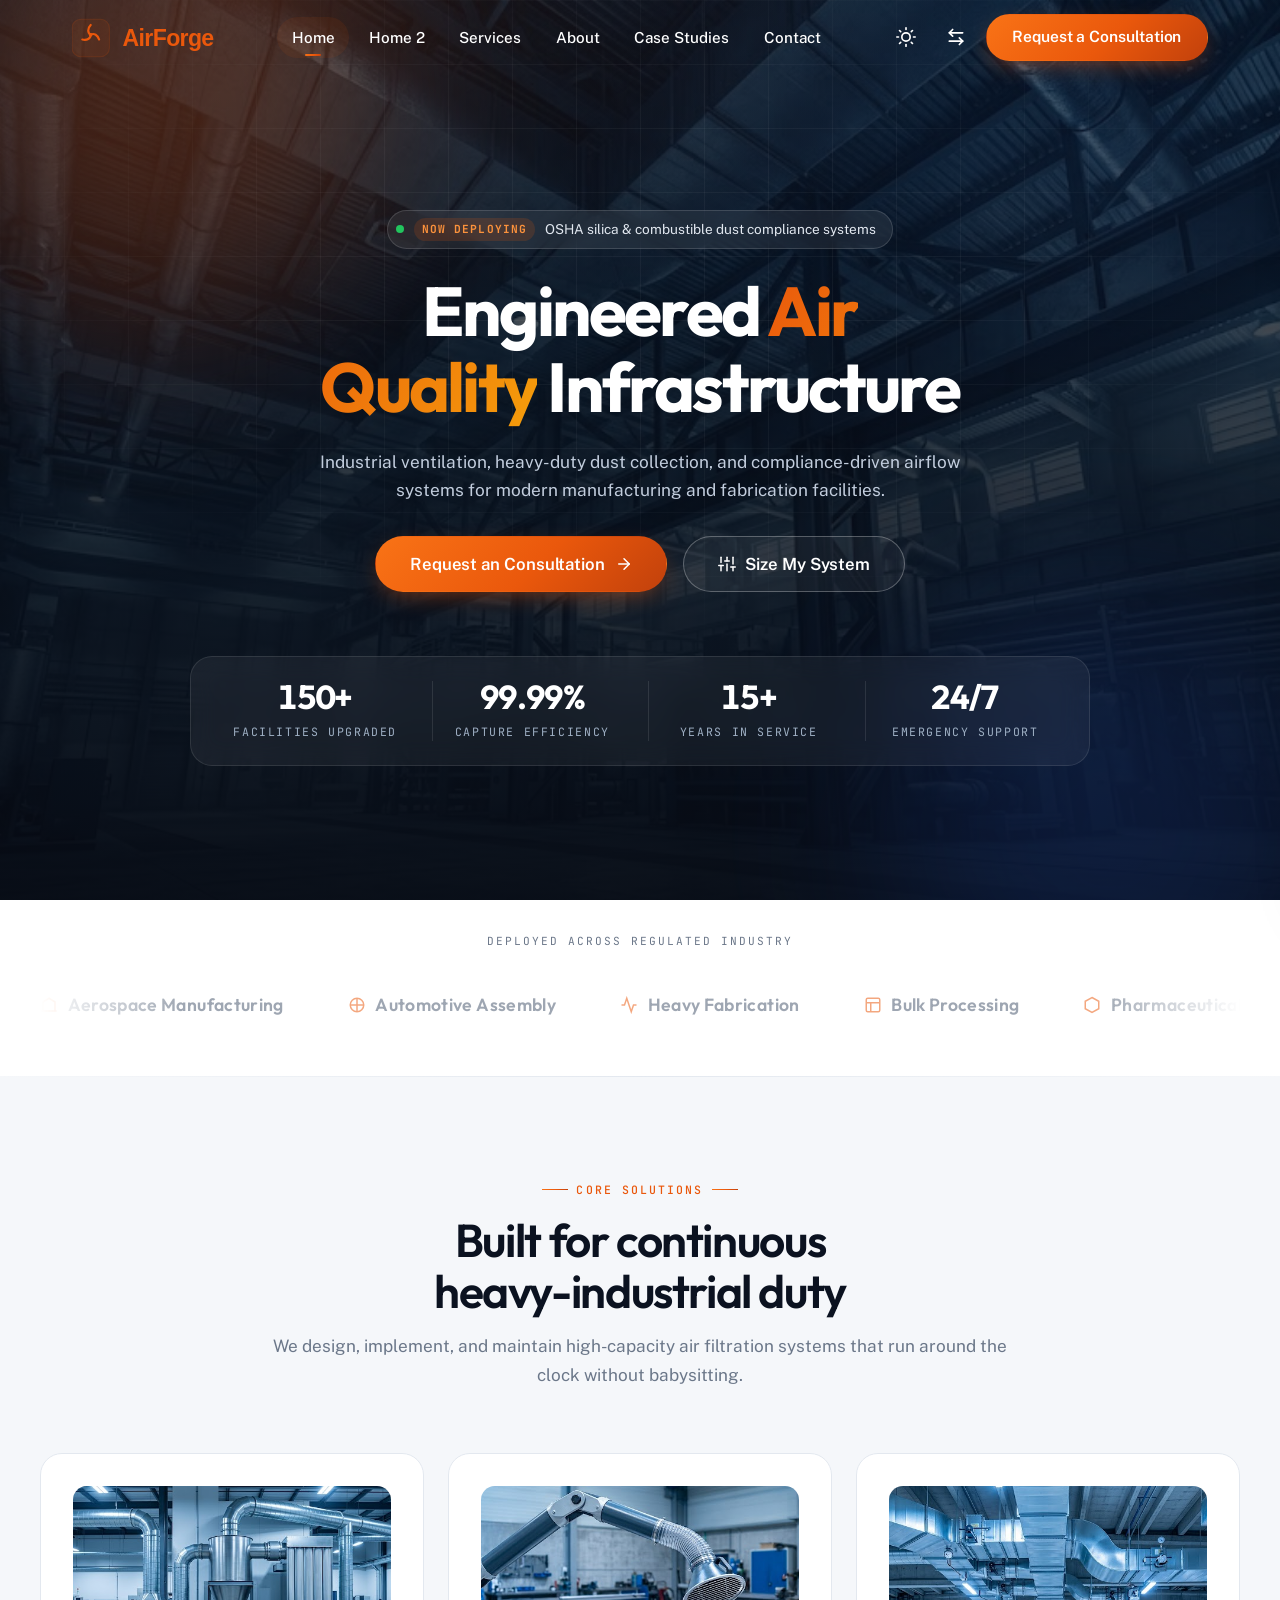
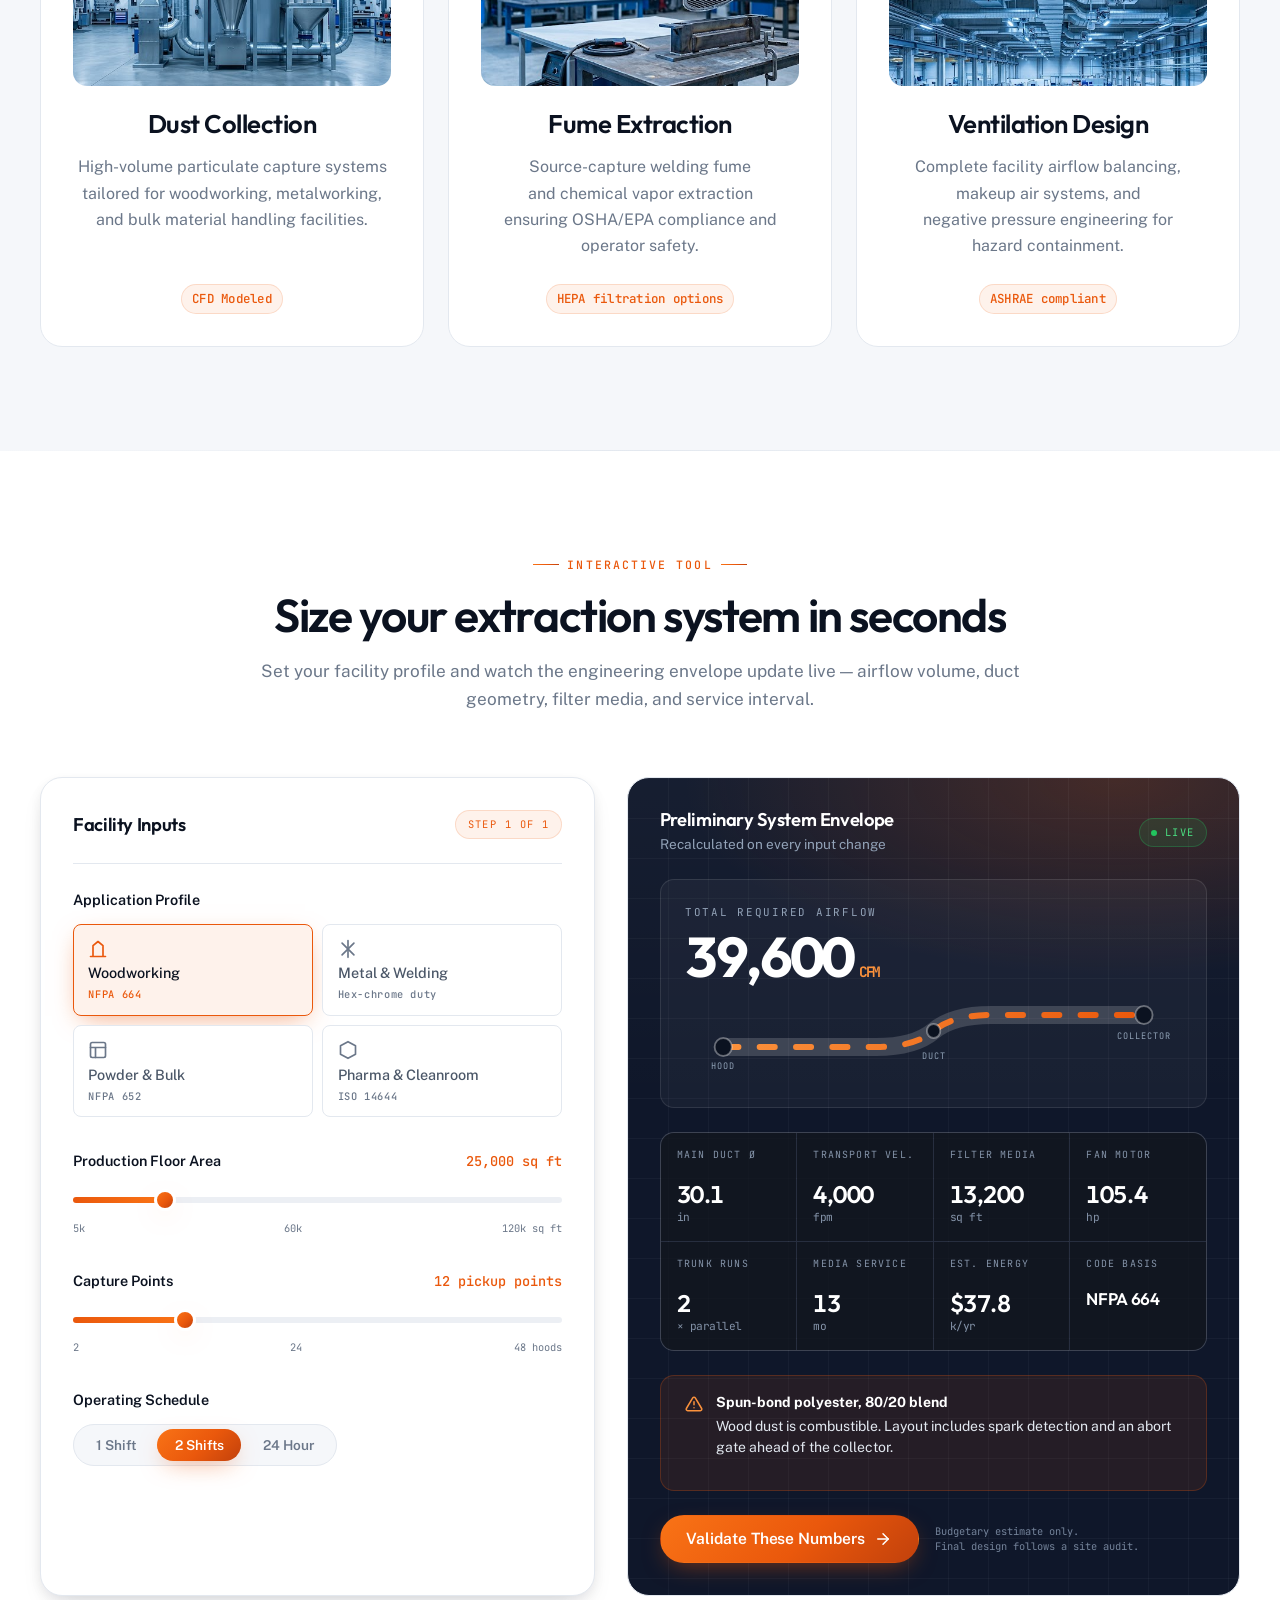
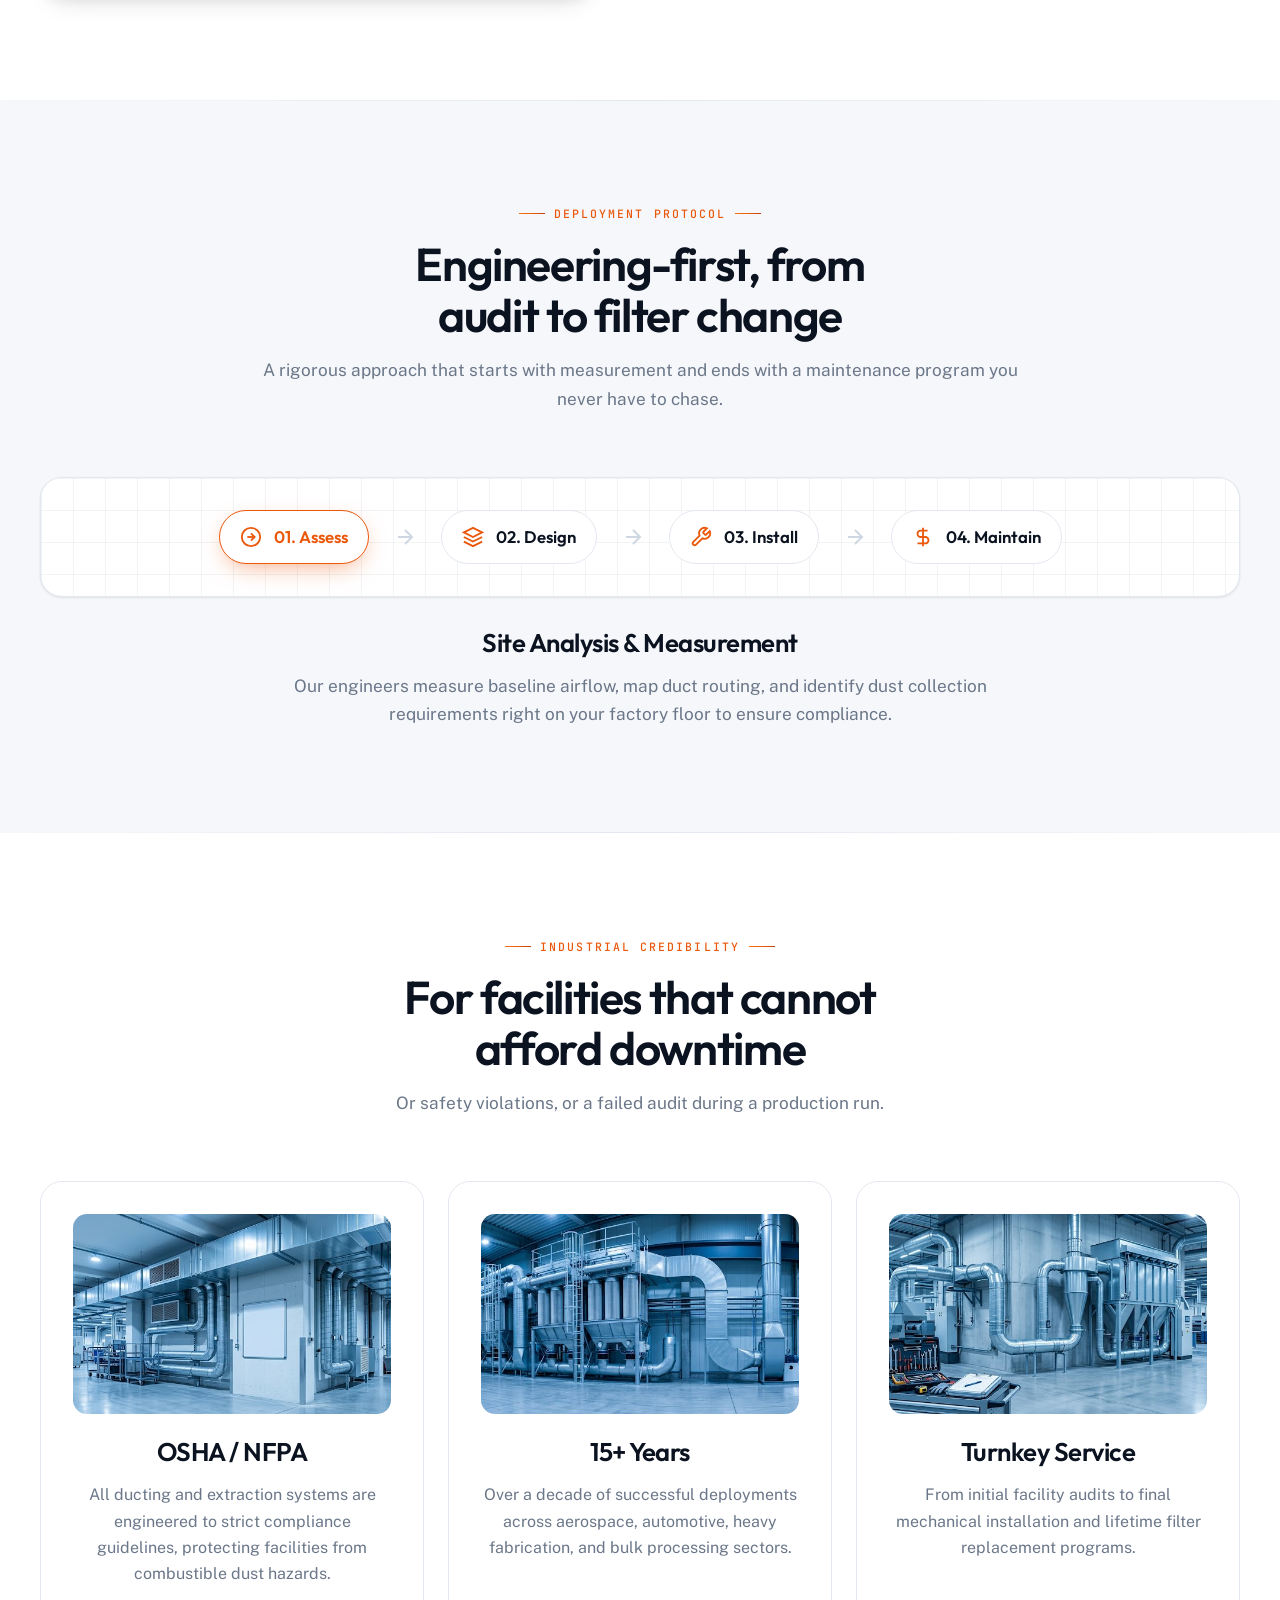
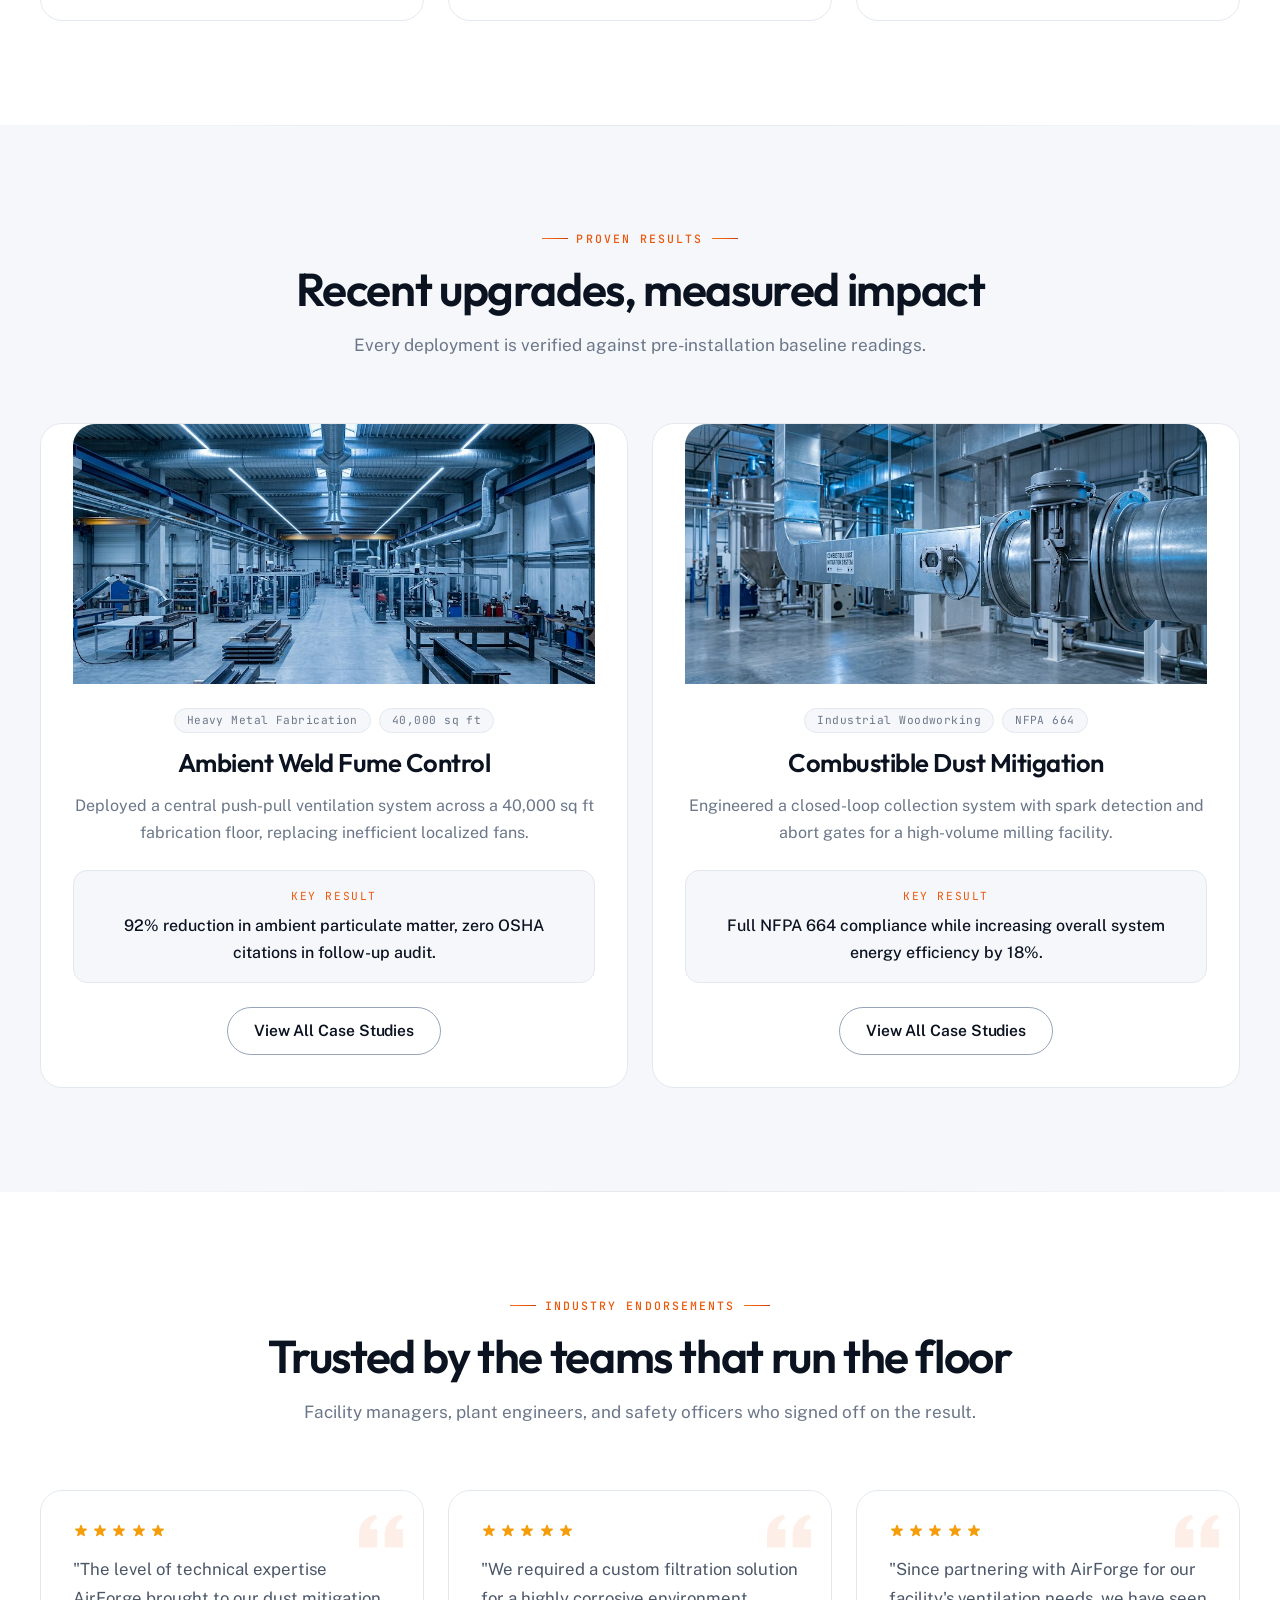
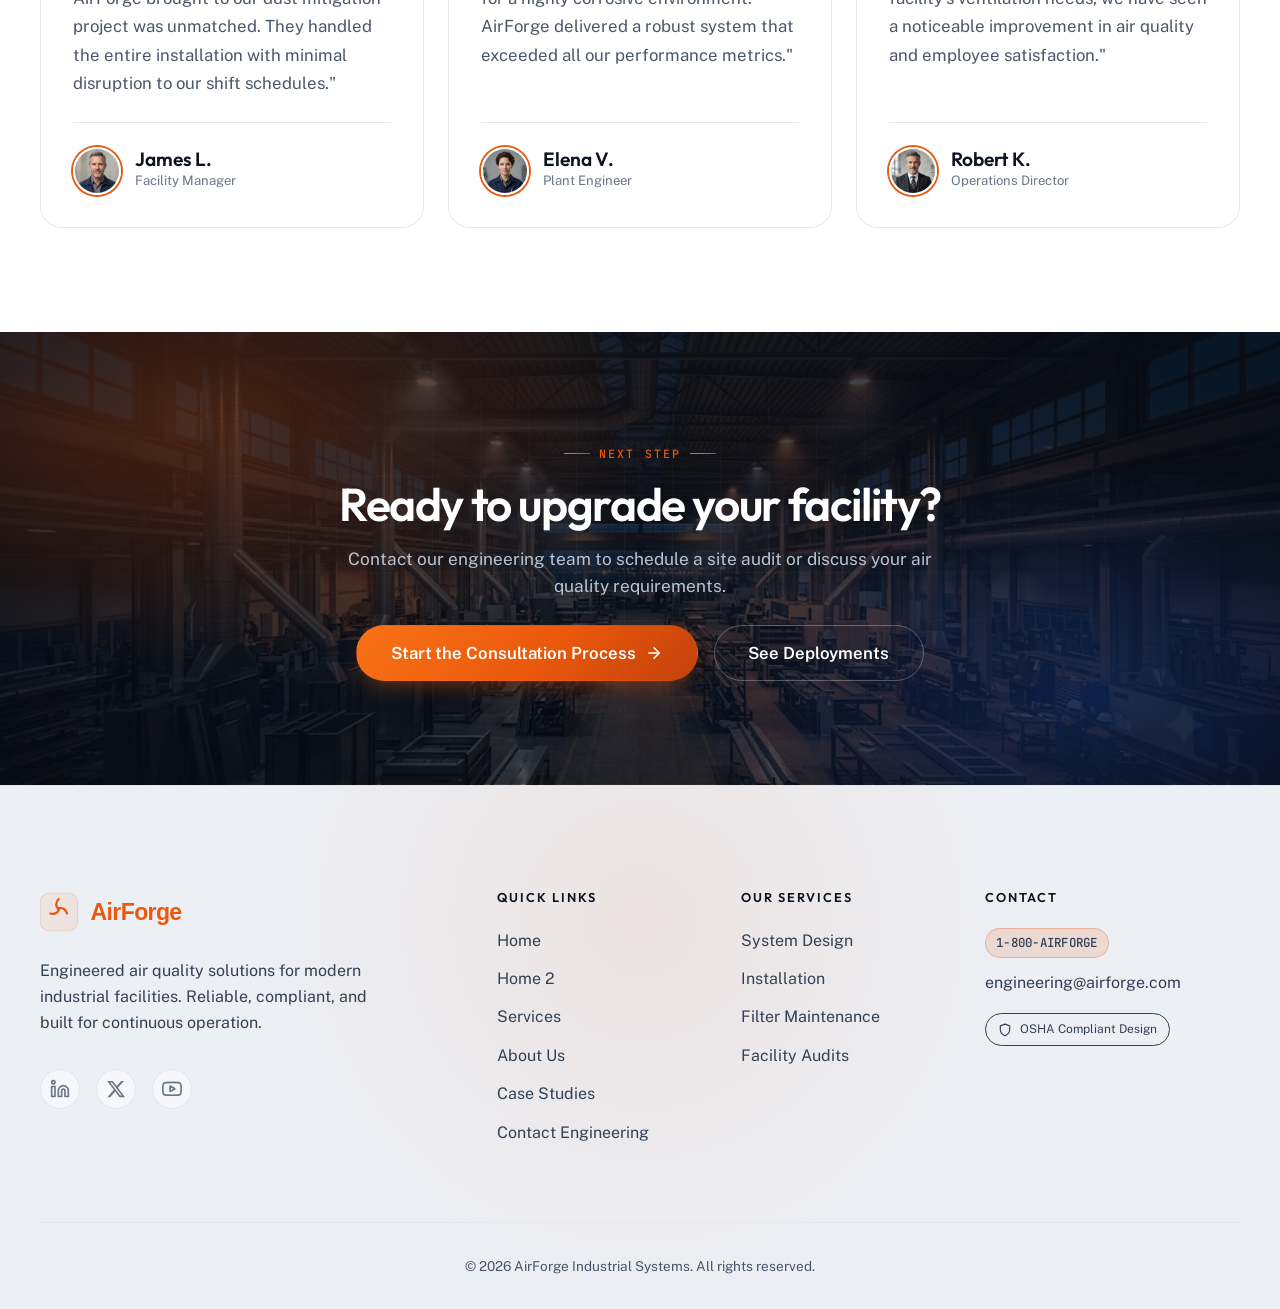
==== commit 7a481707: "cl" ====
--- a/index.html
+++ b/index.html
@@ -39,6 +39,7 @@
         <a href="index.html" class="nav-link active">Home</a>
         <a href="home2.html" class="nav-link">Home 2</a>
         <a href="services.html" class="nav-link">Services</a>
+        <a href="about.html" class="nav-link">About</a>
         <a href="case-studies.html" class="nav-link">Case Studies</a>
         <a href="contact.html" class="nav-link">Contact</a>
       </nav>
@@ -50,10 +51,10 @@
         <button class="btn-icon rtl-toggle" aria-label="Toggle RTL">
           <svg xmlns="http://www.w3.org/2000/svg" width="20" height="20" viewBox="0 0 24 24" fill="none"
             stroke="currentColor" stroke-width="2" stroke-linecap="round" stroke-linejoin="round">
-            <path d="M17 3l4 4-4 4"></path>
-            <path d="M3 17l4 4-4-4"></path>
-            <path d="M21 7H7a4 4 0 0 0-4 4v0"></path>
-            <path d="M3 17h14a4 4 0 0 0 4-4v0"></path>
+            <path d="M8 3L4 7l4 4"></path>
+            <path d="M4 7h16"></path>
+            <path d="M16 21l4-4-4-4"></path>
+            <path d="M20 17H4"></path>
           </svg>
         </button>
         <a href="request-consultation.html" class="btn btn-primary d-none-mobile">Request a Consultation</a>
@@ -90,6 +91,7 @@
       <a href="index.html" class="nav-link active">Home</a>
       <a href="home2.html" class="nav-link">Home 2</a>
       <a href="services.html" class="nav-link">Services</a>
+      <a href="about.html" class="nav-link">About</a>
       <a href="case-studies.html" class="nav-link">Case Studies</a>
       <a href="contact.html" class="nav-link">Contact</a>
     </nav>
@@ -100,10 +102,10 @@
         <button class="btn-icon rtl-toggle" aria-label="Toggle RTL">
           <svg xmlns="http://www.w3.org/2000/svg" width="20" height="20" viewBox="0 0 24 24" fill="none"
             stroke="currentColor" stroke-width="2" stroke-linecap="round" stroke-linejoin="round">
-            <path d="M17 3l4 4-4 4"></path>
-            <path d="M3 17l4 4-4-4"></path>
-            <path d="M21 7H7a4 4 0 0 0-4 4v0"></path>
-            <path d="M3 17h14a4 4 0 0 0 4-4v0"></path>
+            <path d="M8 3L4 7l4 4"></path>
+            <path d="M4 7h16"></path>
+            <path d="M16 21l4-4-4-4"></path>
+            <path d="M20 17H4"></path>
           </svg>
         </button>
       </div>
@@ -822,7 +824,7 @@
     </section>
 
     <!-- Full Width CTA -->
-    <section class="cta-band">
+    <section class="cta-band cta-has-bg cta-bg-home">
       <div class="container" style="text-align: center;">
         <span class="eyebrow is-center">Next Step</span>
         <h2>Ready to upgrade your facility?</h2>
@@ -852,7 +854,7 @@
           <a href="index.html" class="navbar-brand">
         <img src="assets/images/logo.svg" alt="AirForge" class="brand-logo" width="140" height="40">
       </a>
-          <p style="margin-top: var(--space-3); color: #94a3b8; max-width: 340px;">Engineered air quality solutions for
+          <p class="footer-tagline">Engineered air quality solutions for
             modern industrial facilities. Reliable, compliant, and built for continuous operation.</p>
           <div class="social-links" style="margin-top: var(--space-4); display: flex; gap: 1rem;">
             <a href="#" aria-label="LinkedIn" class="social-icon"><svg width="20" height="20" viewBox="0 0 24 24"
@@ -878,6 +880,7 @@
             <li><a href="index.html">Home</a></li>
             <li><a href="home2.html">Home 2</a></li>
             <li><a href="services.html">Services</a></li>
+            <li><a href="about.html">About Us</a></li>
             <li><a href="case-studies.html">Case Studies</a></li>
             <li><a href="contact.html">Contact Engineering</a></li>
           </ul>
--- a/assets/css/style.css
+++ b/assets/css/style.css
@@ -21,6 +21,7 @@
   --color-elevated: #ffffff;
   --color-border: #e3e8ef;
   --color-border-strong: #cfd7e3;
+  --color-outline-btn: #98a5b8;
 
   /* Text */
   --color-text-heading: #0b1220;
@@ -75,6 +76,7 @@
   --color-elevated: #10161f;
   --color-border: #1e2734;
   --color-border-strong: #2b3746;
+  --color-outline-btn: #4a5a71;
 
   --color-text-heading: #f4f7fb;
   --color-text-main: #9aa7b8;
@@ -378,7 +380,7 @@
 .btn-outline {
   background-color: transparent;
   color: var(--color-text-heading);
-  border: 1px solid var(--color-border-strong);
+  border: 1.5px solid var(--color-outline-btn);
 }
 
 .btn-outline:hover {
@@ -607,6 +609,14 @@
   border-color: rgba(255, 255, 255, 0.3);
 }
 
+/* Over the hero the icon is white, so the default light-theme surface fill
+   would hide it on hover — use a translucent white instead. */
+body.nav-over-hero .navbar:not(.is-scrolled) .hamburger:hover {
+  background: rgba(255, 255, 255, 0.16);
+  border-color: rgba(255, 255, 255, 0.5);
+  color: #fff;
+}
+
 /* Scroll progress bar */
 .scroll-progress {
   position: fixed;
@@ -788,9 +798,15 @@
   gap: var(--space-1);
   margin-bottom: var(--space-2);
   flex-wrap: wrap;
+  align-items: center;
+  justify-content: center;
 }
 
 .tag {
+  display: inline-flex;
+  align-items: center;
+  justify-content: center;
+  line-height: 1.2;
   font-family: var(--font-mono);
   font-size: 0.7rem;
   letter-spacing: 0.04em;
@@ -1616,12 +1632,14 @@
   margin-bottom: var(--space-8);
 }
 
-.service-block:nth-child(even) {
-  direction: rtl;
-}
-
-.service-block:nth-child(even)>* {
-  direction: ltr;
+/* Markup order is content then image, so the default puts the image on the
+   trailing side. .is-reverse flips it for every other block. */
+.service-block.is-reverse>*:first-child {
+  order: 2;
+}
+
+.service-block.is-reverse>*:last-child {
+  order: 1;
 }
 
 .service-block-img {
@@ -1740,6 +1758,22 @@
   z-index: -1;
 }
 
+/* CTA background image (set per page via --cta-bg) */
+.cta-band.cta-has-bg {
+  background-color: var(--color-primary);
+  background-image:
+    linear-gradient(90deg, rgba(8, 12, 20, 0.88) 0%, rgba(8, 12, 20, 0.72) 50%, rgba(8, 12, 20, 0.88) 100%),
+    var(--cta-bg);
+  background-size: cover;
+  background-position: center;
+}
+
+.cta-bg-home { --cta-bg: url('../images/cta-home.jpg'); }
+.cta-bg-home2 { --cta-bg: url('../images/cta-home2.jpg'); }
+.cta-bg-services { --cta-bg: url('../images/cta-services.jpg'); }
+.cta-bg-about { --cta-bg: url('../images/cta-about.jpg'); }
+.cta-bg-case-studies { --cta-bg: url('../images/cta-case-studies.jpg'); }
+
 .cta-band h2 {
   color: #fff;
 }
@@ -1799,8 +1833,9 @@
     padding-right: var(--space-3);
   }
 
+  /* Two across on tablets/large phones */
   .grid-2 {
-    grid-template-columns: 1fr;
+    grid-template-columns: repeat(2, minmax(0, 1fr));
   }
 
   /* Three-up card sections drop to 2 across; a lone final card centers */
@@ -1855,8 +1890,10 @@
     grid-template-columns: 1fr;
   }
 
-  .service-block:nth-child(even) {
-    direction: ltr;
+  /* Single column: content always leads, image follows */
+  .service-block.is-reverse>*:first-child,
+  .service-block.is-reverse>*:last-child {
+    order: 0;
   }
 
   .form-panel {
@@ -1867,6 +1904,7 @@
 @media (max-width: 560px) {
 
   /* Single column on phones */
+  .grid-2,
   .grid-3 {
     grid-template-columns: 1fr;
   }
@@ -2296,6 +2334,10 @@
   text-transform: uppercase;
   color: #8493a8;
   display: block;
+  line-height: 1.3;
+  /* Reserve two lines so one- and two-line labels push their value to the
+     same baseline across the grid */
+  min-height: 2.6em;
   margin-bottom: 0.35rem;
 }
 
@@ -2306,14 +2348,25 @@
   color: #fff;
   letter-spacing: -0.02em;
   line-height: 1.1;
-}
-
+  display: block;
+  white-space: nowrap;
+  /* Reserve the figure line plus the unit line so a tile without a unit
+     (Code Basis) still ends level with the rest */
+  min-height: 2.75rem;
+}
+
+/* The unit sits on its own line under the figure, so a long one like "sq ft"
+   or "k/yr" is never clipped by the tile edge. */
 .cfg-metric .v small {
   font-family: var(--font-mono);
   font-size: 0.7rem;
   font-weight: 400;
   color: #8493a8;
-  margin-left: 0.25rem;
+  display: block;
+  margin-inline-start: 0;
+  margin-top: 0.15rem;
+  line-height: 1.3;
+  white-space: nowrap;
 }
 
 /* Compliance note */
@@ -2879,12 +2932,12 @@
 
 /* Each tile reserves its tallest state so a wrapping label cannot nudge the row. */
 .cfg-metric {
-  min-height: 84px;
+  min-height: 108px;
 }
 
 .cfg-metric .v {
   display: block;
-  min-height: 1.65rem;
+  min-height: 2.75rem;
 }
 
 /* The compliance note is the one block whose text length changes per profile —
@@ -3052,8 +3105,9 @@
   background-image:
     linear-gradient(var(--grid-line) 1px, transparent 1px),
     linear-gradient(90deg, var(--grid-line) 1px, transparent 1px),
-    linear-gradient(180deg, rgba(245, 247, 250, 0.94) 0%, rgba(245, 247, 250, 0.88) 55%, rgba(245, 247, 250, 0.96) 100%);
-  background-size: 96px 96px, 96px 96px, cover;
+    radial-gradient(ellipse 62% 58% at 50% 46%, rgba(245, 247, 250, 0.82) 0%, rgba(245, 247, 250, 0) 72%),
+    linear-gradient(180deg, rgba(245, 247, 250, 0.80) 0%, rgba(245, 247, 250, 0.62) 50%, rgba(245, 247, 250, 0.88) 100%);
+  background-size: 96px 96px, 96px 96px, cover, cover;
   z-index: -2;
 }
 
@@ -3380,18 +3434,460 @@
 /* ===== Brand Logo ===== */
 .navbar-brand .brand-logo {
   display: block;
-  height: 38px;
+  height: 44px;
   width: auto;
   max-width: 100%;
 }
 
 .footer-brand .navbar-brand .brand-logo,
 .drawer-header .navbar-brand .brand-logo {
-  height: 38px;
+  height: 44px;
 }
 
 @media (max-width: 768px) {
   .navbar-brand .brand-logo {
-    height: 34px;
-  }
-}
+    height: 38px;
+  }
+}
+
+/* ===== Hero (home2) legibility over the photo ===== */
+.hero-alt-meta {
+  color: #37414f;
+}
+
+.hero-alt-lede p {
+  color: #242e3c;
+}
+
+.hero-alt-specs .spec-label {
+  color: #37414f;
+}
+
+[data-theme="dark"] .hero-alt-meta,
+[data-theme="dark"] .hero-alt-specs .spec-label {
+  color: #b6c1d0;
+}
+
+[data-theme="dark"] .hero-alt-lede p {
+  color: #dde4ee;
+}
+
+/* secondary button needs a readable edge against the image */
+.hero-alt .btn-outline {
+  background-color: rgba(255, 255, 255, 0.72);
+  border-color: #7d8ca2;
+  -webkit-backdrop-filter: blur(4px);
+  backdrop-filter: blur(4px);
+}
+
+.hero-alt .btn-outline:hover {
+  background-color: var(--tint-accent);
+  border-color: var(--color-accent);
+}
+
+[data-theme="dark"] .hero-alt .btn-outline {
+  background-color: rgba(14, 19, 28, 0.6);
+  border-color: #5c6c85;
+}
+
+/* --------------------------------------------------------------------------
+   Case study cards — every row ends on a shared baseline
+   -------------------------------------------------------------------------- */
+/* The blurb absorbs the slack so the key-result panel and the button sit at
+   the same height in every card, whatever the copy length. */
+.grid-cases .card h3 {
+  min-height: 2.5em;
+  display: flex;
+  align-items: center;
+  justify-content: center;
+}
+
+.grid-cases .case-blurb {
+  margin-bottom: 1.5rem;
+  min-height: 4.8em;
+}
+
+.grid-cases .case-result {
+  background: var(--color-surface);
+  padding: 1rem;
+  border-radius: var(--radius);
+  width: 100%;
+  border: 1px solid var(--color-border);
+  margin-top: auto;
+  margin-bottom: 1.5rem;
+  display: flex;
+  flex-direction: column;
+}
+
+.grid-cases .case-result-label {
+  font-family: var(--font-mono);
+  font-size: 0.875rem;
+  color: var(--color-accent);
+  margin-bottom: 0.5rem;
+}
+
+/* Three lines is the longest result copy, so reserving it keeps every panel
+   the same height and every panel's text ending on the same line. */
+.grid-cases .case-result-value {
+  font-weight: 500;
+  min-height: 4.8em;
+}
+
+@media (max-width: 560px) {
+
+  /* One card per row: nothing to align against, so let the copy set the height */
+  .grid-cases .card h3,
+  .grid-cases .case-blurb,
+  .grid-cases .case-result-value {
+    min-height: 0;
+  }
+}
+
+/* ===== Footer contrast ===== */
+.footer-tagline {
+  margin-top: var(--space-3);
+  max-width: 340px;
+  color: #334155;
+}
+
+footer .footer-links a,
+footer .footer-links span {
+  color: #334155;
+}
+
+footer .footer-bottom {
+  color: #475569;
+}
+
+[data-theme="dark"] .footer-tagline,
+[data-theme="dark"] footer .footer-links a,
+[data-theme="dark"] footer .footer-links span {
+  color: #b6c2d1;
+}
+
+[data-theme="dark"] footer .footer-bottom {
+  color: var(--color-text-muted);
+}
+
+footer .footer-links a:hover {
+  color: var(--color-accent);
+}
+
+/* ===== About page ===== */
+.about-split {
+  display: grid;
+  grid-template-columns: 1fr 1fr;
+  gap: var(--space-6);
+  align-items: center;
+}
+
+.about-split img {
+  width: 100%;
+  border-radius: var(--radius-lg, 12px);
+  border: 1px solid var(--color-border);
+}
+
+.timeline {
+  list-style: none;
+  position: relative;
+  max-width: 960px;
+  margin: 0 auto;
+  padding: 0;
+}
+
+.timeline::before {
+  content: '';
+  position: absolute;
+  top: 0;
+  bottom: 0;
+  left: 50%;
+  width: 2px;
+  transform: translateX(-50%);
+  background: linear-gradient(to bottom, transparent, var(--color-accent) 8%, var(--color-accent) 92%, transparent);
+  opacity: 0.6;
+}
+
+.timeline-item {
+  position: relative;
+  width: 50%;
+  padding: 0 40px 40px 0;
+}
+
+.timeline-item:nth-child(even) {
+  margin-left: 50%;
+  padding: 0 0 40px 40px;
+}
+
+.timeline-item::after {
+  content: '';
+  position: absolute;
+  top: 28px;
+  right: -9px;
+  width: 18px;
+  height: 18px;
+  border-radius: 50%;
+  background: var(--color-accent);
+  border: 4px solid var(--color-surface, #fff);
+  box-shadow: 0 0 0 4px rgba(234, 88, 12, 0.18);
+}
+
+.timeline-item:nth-child(even)::after {
+  right: auto;
+  left: -9px;
+}
+
+.timeline-card {
+  position: relative;
+  background: var(--color-surface, #fff);
+  border: 1px solid var(--color-border);
+  border-radius: 14px;
+  padding: var(--space-4);
+  box-shadow: var(--shadow-md);
+  transition: transform var(--transition-fast), border-color var(--transition-fast);
+}
+
+.timeline-card:hover {
+  transform: translateY(-4px);
+  border-color: var(--color-accent);
+}
+
+.timeline-year {
+  display: block;
+  font-family: var(--font-heading);
+  font-size: 2rem;
+  font-weight: 700;
+  line-height: 1;
+  margin-bottom: 0.75rem;
+  background: linear-gradient(135deg, #f97316, #c2410c);
+  -webkit-background-clip: text;
+  background-clip: text;
+  color: transparent;
+}
+
+.timeline-card h4 {
+  margin-bottom: 0.5rem;
+}
+
+.timeline-card p {
+  margin: 0;
+}
+
+/* Timeline polish: stagger overlap, accent edge, pointer */
+@media (min-width: 769px) {
+  .timeline-item + .timeline-item { margin-top: -70px; }
+}
+
+.timeline-card::before {  content: '';  position: absolute;  top: 35px;  width: 32px;  height: 2px;  background: var(--color-accent);  opacity: 0.7;}
+
+
+
+.timeline-item:nth-child(odd) .timeline-card::before { inset-inline-end: -32px; }
+.timeline-item:nth-child(even) .timeline-card::before { inset-inline-start: -32px; }
+
+@media (max-width: 768px) {
+  .timeline-card::before { display: none; }
+}
+
+/* Keep English punctuation correct when the page is RTL */
+[dir="rtl"] .timeline-card h4,
+[dir="rtl"] .timeline-card p {
+  unicode-bidi: plaintext;
+  text-align: right;
+}
+
+[dir="rtl"] .timeline-item { padding: 0 0 40px 40px; }
+[dir="rtl"] .timeline-item:nth-child(even) { margin-left: 0; margin-right: 50%; padding: 0 40px 40px 0; }
+[dir="rtl"] .timeline-item::after { right: auto; left: -9px; }
+[dir="rtl"] .timeline-item:nth-child(even)::after { left: auto; right: -9px; }
+
+@media (max-width: 768px) {
+  .timeline::before { left: 9px; transform: none; }
+  .timeline-item,
+  .timeline-item:nth-child(even),
+  [dir="rtl"] .timeline-item,
+  [dir="rtl"] .timeline-item:nth-child(even) {
+    width: 100%;
+    margin: 0;
+    padding: 0 0 var(--space-4) var(--space-5);
+  }
+  .timeline-item::after,
+  .timeline-item:nth-child(even)::after { left: 0; right: auto; }
+  [dir="rtl"] .timeline::before { left: auto; right: 9px; }
+  [dir="rtl"] .timeline-item,
+  [dir="rtl"] .timeline-item:nth-child(even) { padding: 0 var(--space-5) var(--space-4) 0; }
+  [dir="rtl"] .timeline-item::after,
+  [dir="rtl"] .timeline-item:nth-child(even)::after { right: 0; left: auto; }
+}
+
+@media (max-width: 900px) {
+  .about-split {
+    grid-template-columns: 1fr;
+  }
+}
+
+/* About values: align descriptions */
+.values-grid .card h3 {
+  min-height: 2.6em;
+  display: flex;
+  align-items: flex-end;
+  justify-content: center;
+}
+
+@media (max-width: 768px) {
+  .values-grid .card h3 { min-height: 0; }
+}
+
+/* ===== Home 2 gallery ===== */
+.gallery-grid {
+  display: grid;
+  grid-template-columns: repeat(4, 1fr);
+  grid-auto-rows: 240px;
+  gap: var(--space-3);
+}
+
+.gallery-item {
+  position: relative;
+  margin: 0;
+  overflow: hidden;
+  border-radius: 14px;
+  border: 1px solid var(--color-border);
+  background: var(--color-surface-2);
+}
+
+.gallery-wide { grid-column: span 2; }
+.gallery-tall { grid-row: span 2; }
+.gallery-full { grid-column: 1 / -1; }
+
+.gallery-item img {
+  width: 100%;
+  height: 100%;
+  object-fit: cover;
+  display: block;
+  transition: transform 0.6s ease;
+}
+
+.gallery-item:hover img { transform: scale(1.06); }
+
+.gallery-item figcaption {
+  position: absolute;
+  inset: auto 0 0 0;
+  padding: var(--space-4) var(--space-3) var(--space-3);
+  background: linear-gradient(to top, rgba(8, 12, 20, 0.88), transparent);
+  color: #e2e8f0;
+  font-size: 0.9rem;
+}
+
+.gallery-item figcaption span {
+  display: block;
+  color: #fb923c;
+  font-family: var(--font-heading);
+  font-size: 0.72rem;
+  font-weight: 600;
+  letter-spacing: 0.14em;
+  text-transform: uppercase;
+  margin-bottom: 0.25rem;
+}
+
+@media (max-width: 1024px) {
+  .gallery-grid { grid-template-columns: repeat(2, 1fr); }
+}
+
+@media (max-width: 600px) {
+  .gallery-grid { grid-template-columns: 1fr; grid-auto-rows: 240px; }
+  .gallery-wide, .gallery-tall, .gallery-full { grid-column: auto; grid-row: auto; }
+}
+
+/* ===== Navbar: switch to hamburger drawer below 1200px (full nav wraps at ~1024) ===== */
+@media (max-width: 1199px) {
+  .navbar-nav,
+  .navbar .btn-primary,
+  .navbar .theme-toggle,
+  .navbar .rtl-toggle {
+    display: none;
+  }
+
+  .hamburger {
+    display: flex;
+  }
+}
+
+.navbar-nav .nav-link {
+  white-space: nowrap;
+}
+
+.about-split > div {
+  text-align: center;
+}
+
+.about-split img {
+  aspect-ratio: 4 / 3;
+  object-fit: cover;
+}
+
+/* About: square image */
+.about-split img {
+  aspect-ratio: 1 / 1;
+  width: 100%;
+  max-width: 480px;
+  height: auto;
+  margin-inline: auto;
+  object-fit: cover;
+  border-radius: 16px;
+}
+
+/* ===== About: founders ===== */
+.founder-card {
+  background: var(--color-surface, #fff);
+  border: 1px solid var(--color-border);
+  border-radius: 16px;
+  overflow: hidden;
+  text-align: center;
+  box-shadow: var(--shadow-md);
+  transition: transform var(--transition-fast), border-color var(--transition-fast);
+}
+
+[data-theme="dark"] .founder-card { background: var(--color-surface-2); }
+
+.founder-card:hover {
+  transform: translateY(-6px);
+  border-color: var(--color-accent);
+}
+
+.founder-photo {
+  aspect-ratio: 1 / 1;
+  overflow: hidden;
+  background: var(--color-surface-2);
+}
+
+.founder-photo img {
+  width: 100%;
+  height: 100%;
+  object-fit: cover;
+  object-position: top center;
+  display: block;
+  transition: transform 0.6s ease;
+}
+
+.founder-card:hover .founder-photo img { transform: scale(1.05); }
+
+.founder-body {
+  padding: var(--space-4);
+}
+
+.founder-body h3 {
+  margin-bottom: 0.25rem;
+}
+
+.founder-role {
+  display: block;
+  color: var(--color-accent);
+  font-size: 0.78rem;
+  font-weight: 600;
+  letter-spacing: 0.12em;
+  text-transform: uppercase;
+  margin-bottom: var(--space-2);
+}
+
+.founder-body p {
+  margin: 0;
+}
--- a/assets/css/rtl.css
+++ b/assets/css/rtl.css
@@ -83,16 +83,5 @@
   text-align: right;
 }
 
-/* Service block alternating trick needs to reverse in RTL */
-[dir="rtl"] .service-block:nth-child(even) {
-  direction: ltr;
-}
-[dir="rtl"] .service-block:nth-child(even) > * {
-  direction: rtl;
-}
-
-@media (max-width: 768px) {
-  [dir="rtl"] .service-block:nth-child(even) {
-    direction: rtl;
-  }
-}
+/* Service blocks alternate via flex order, which already follows the writing
+   direction, so RTL needs no override. */
